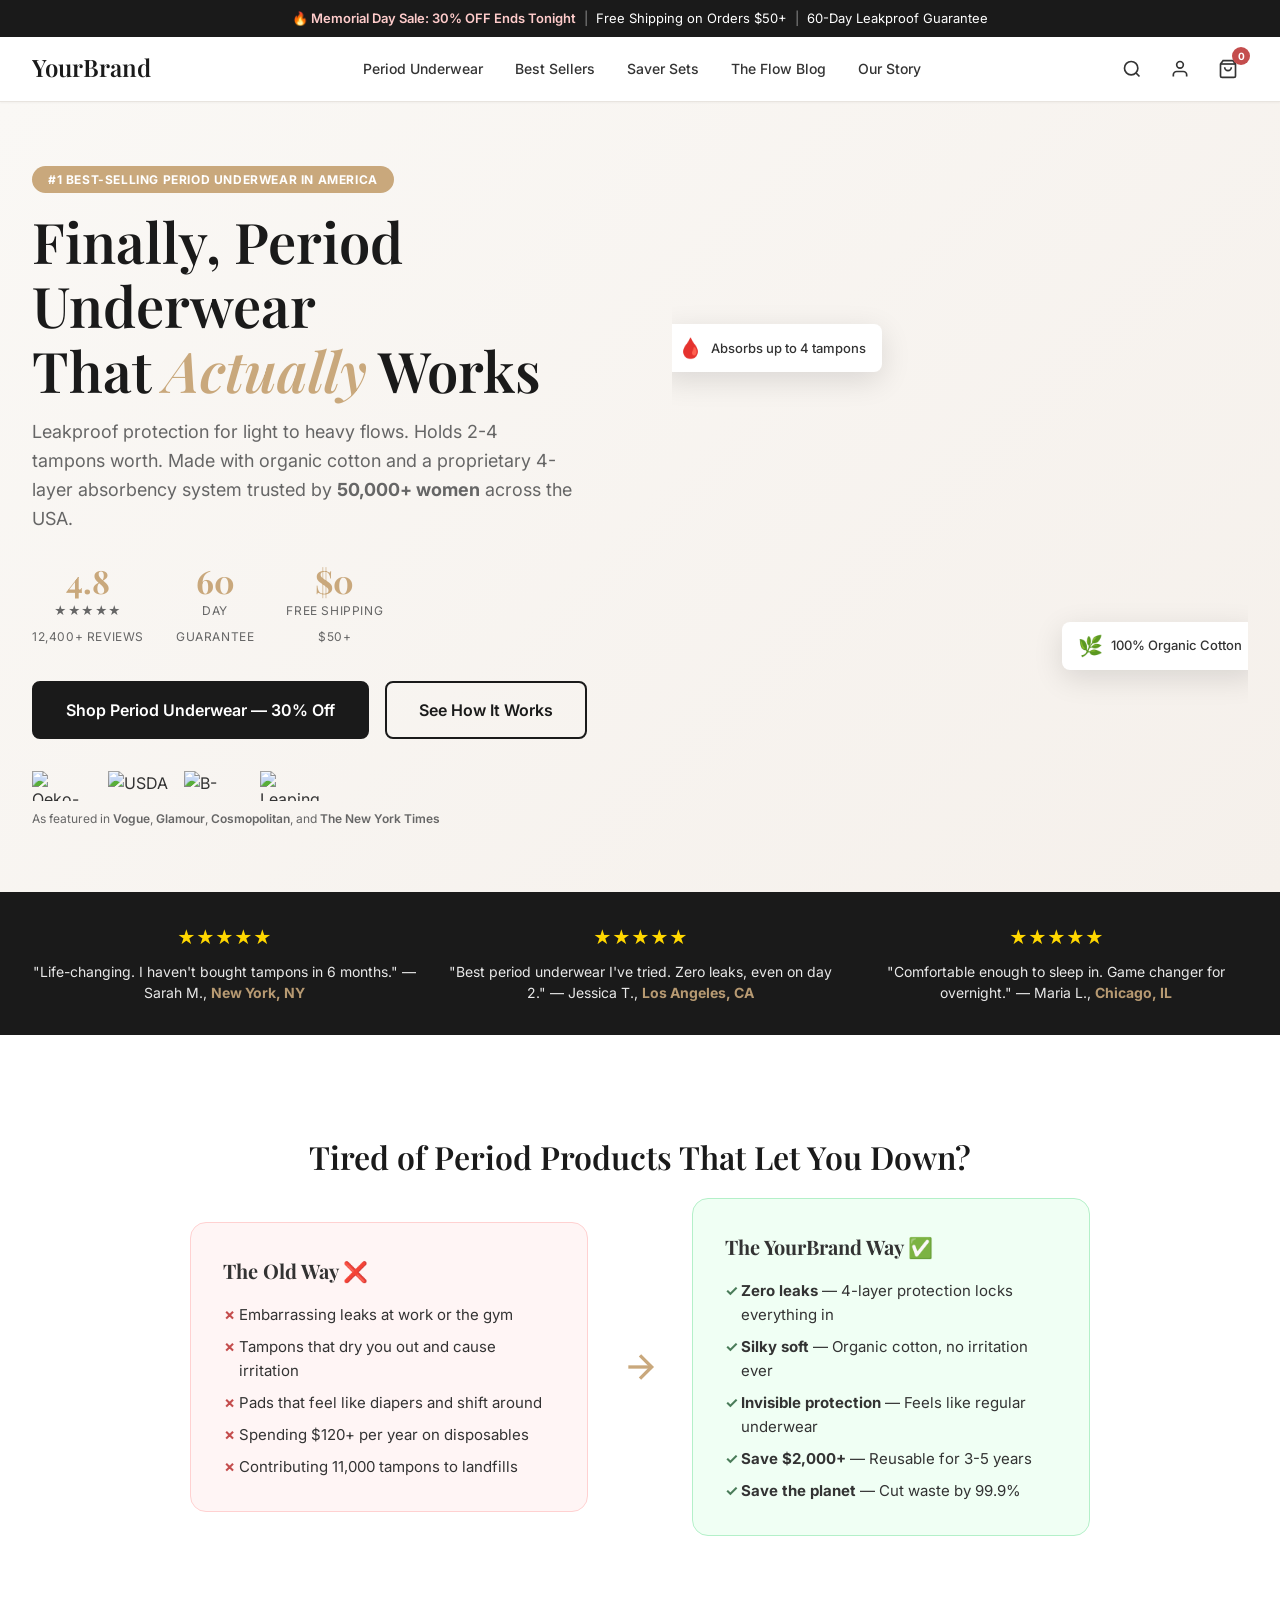
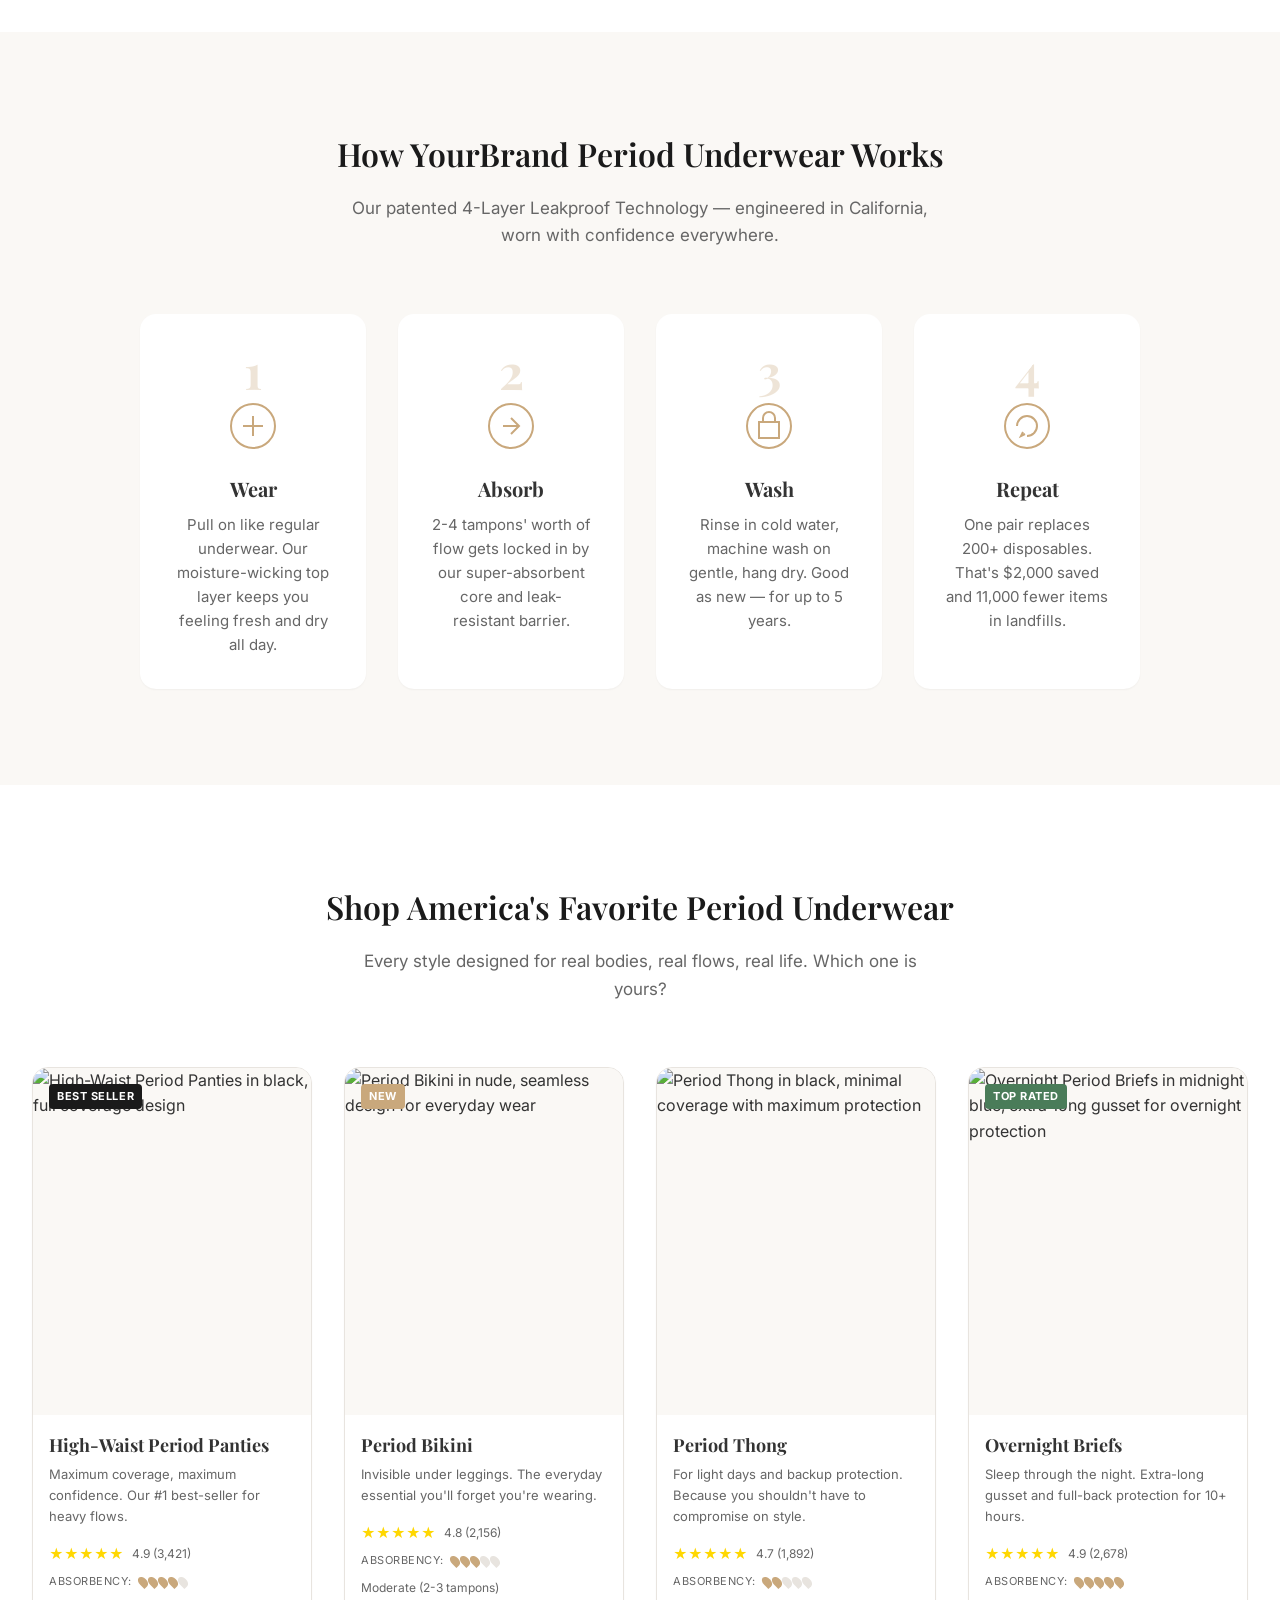
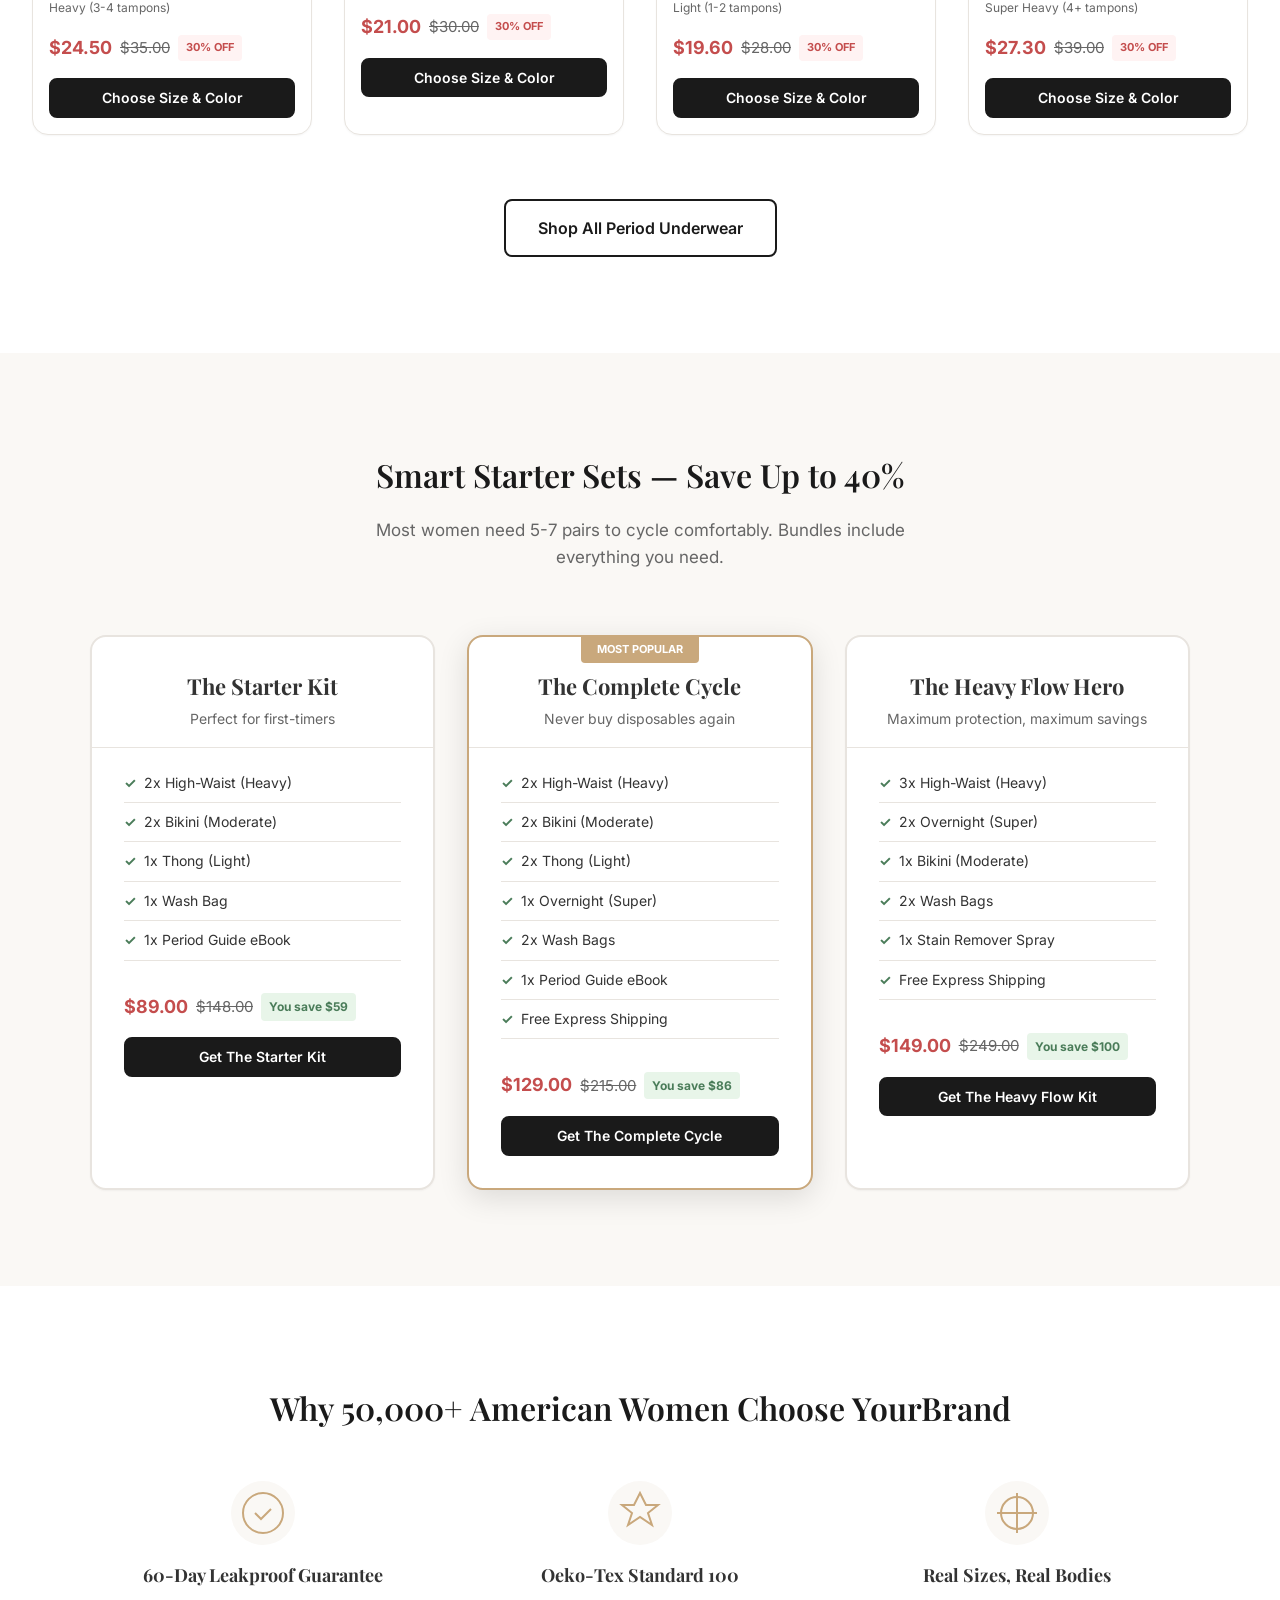
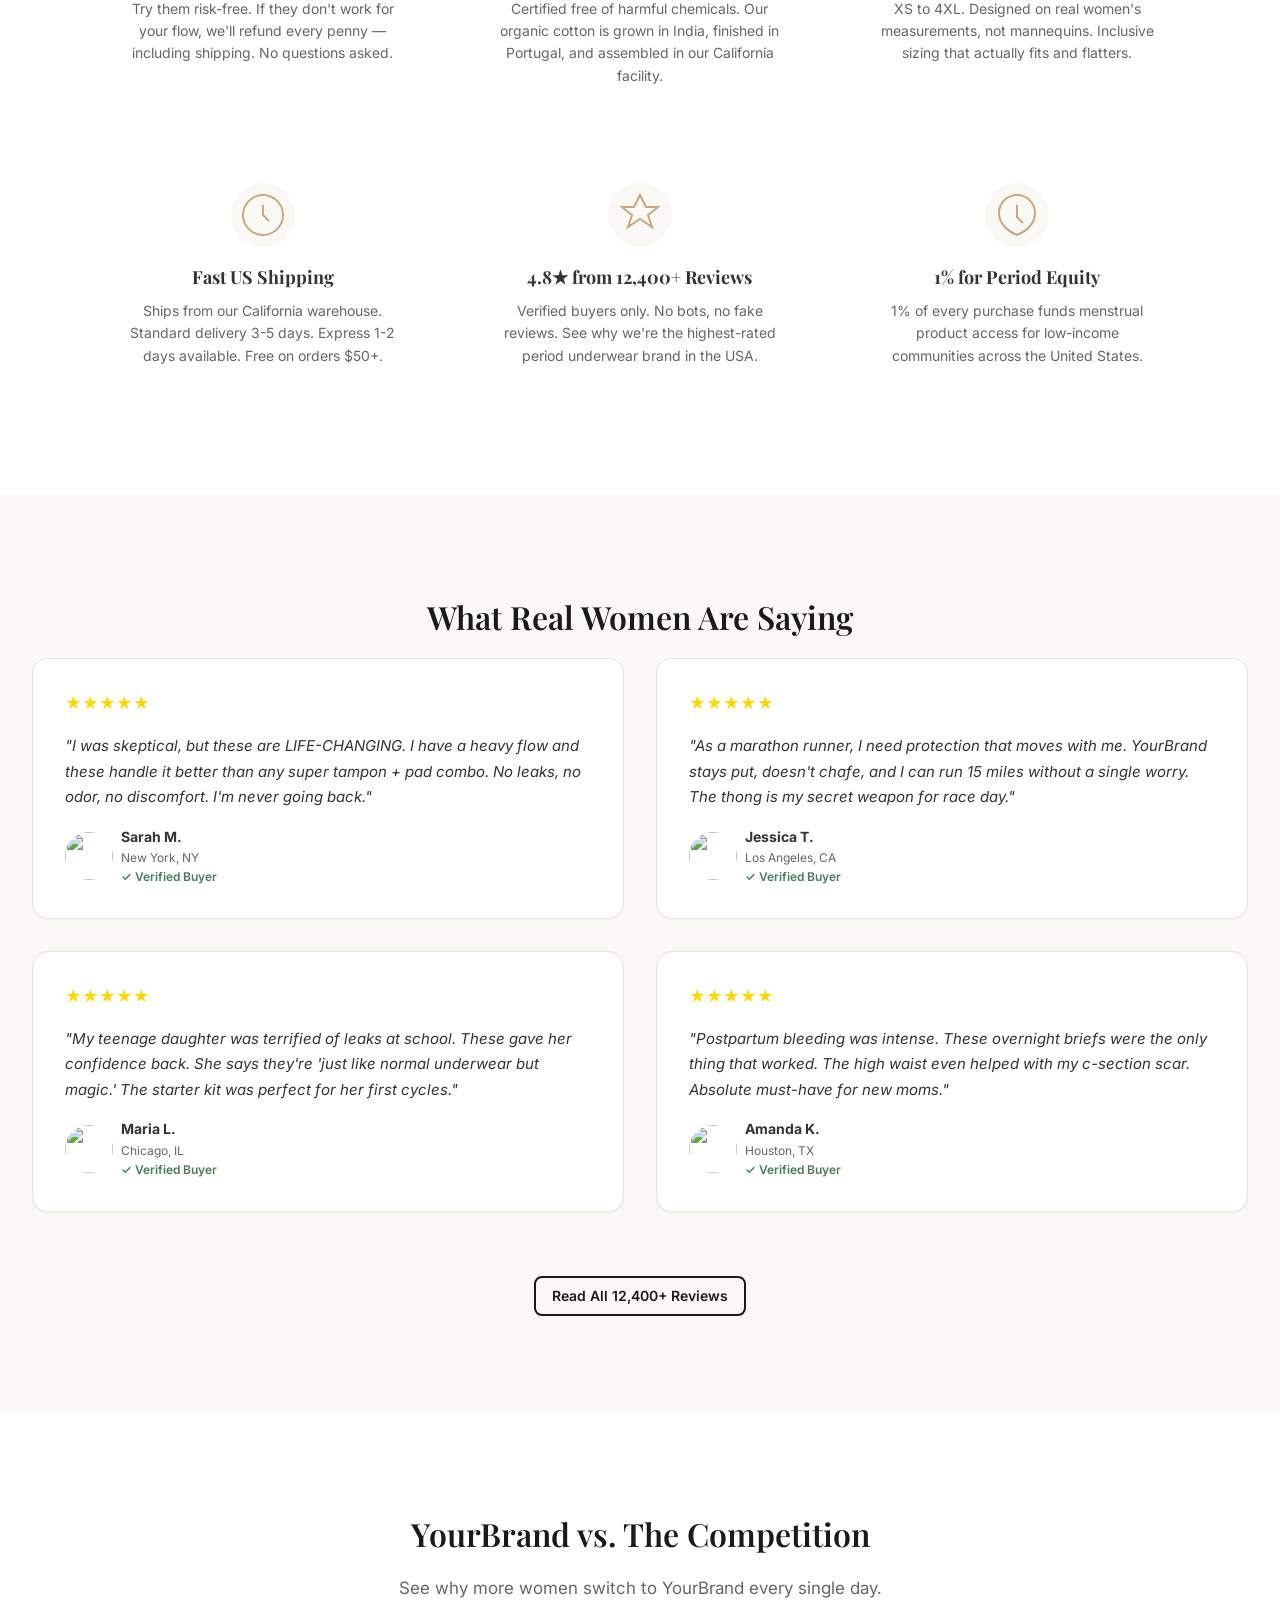
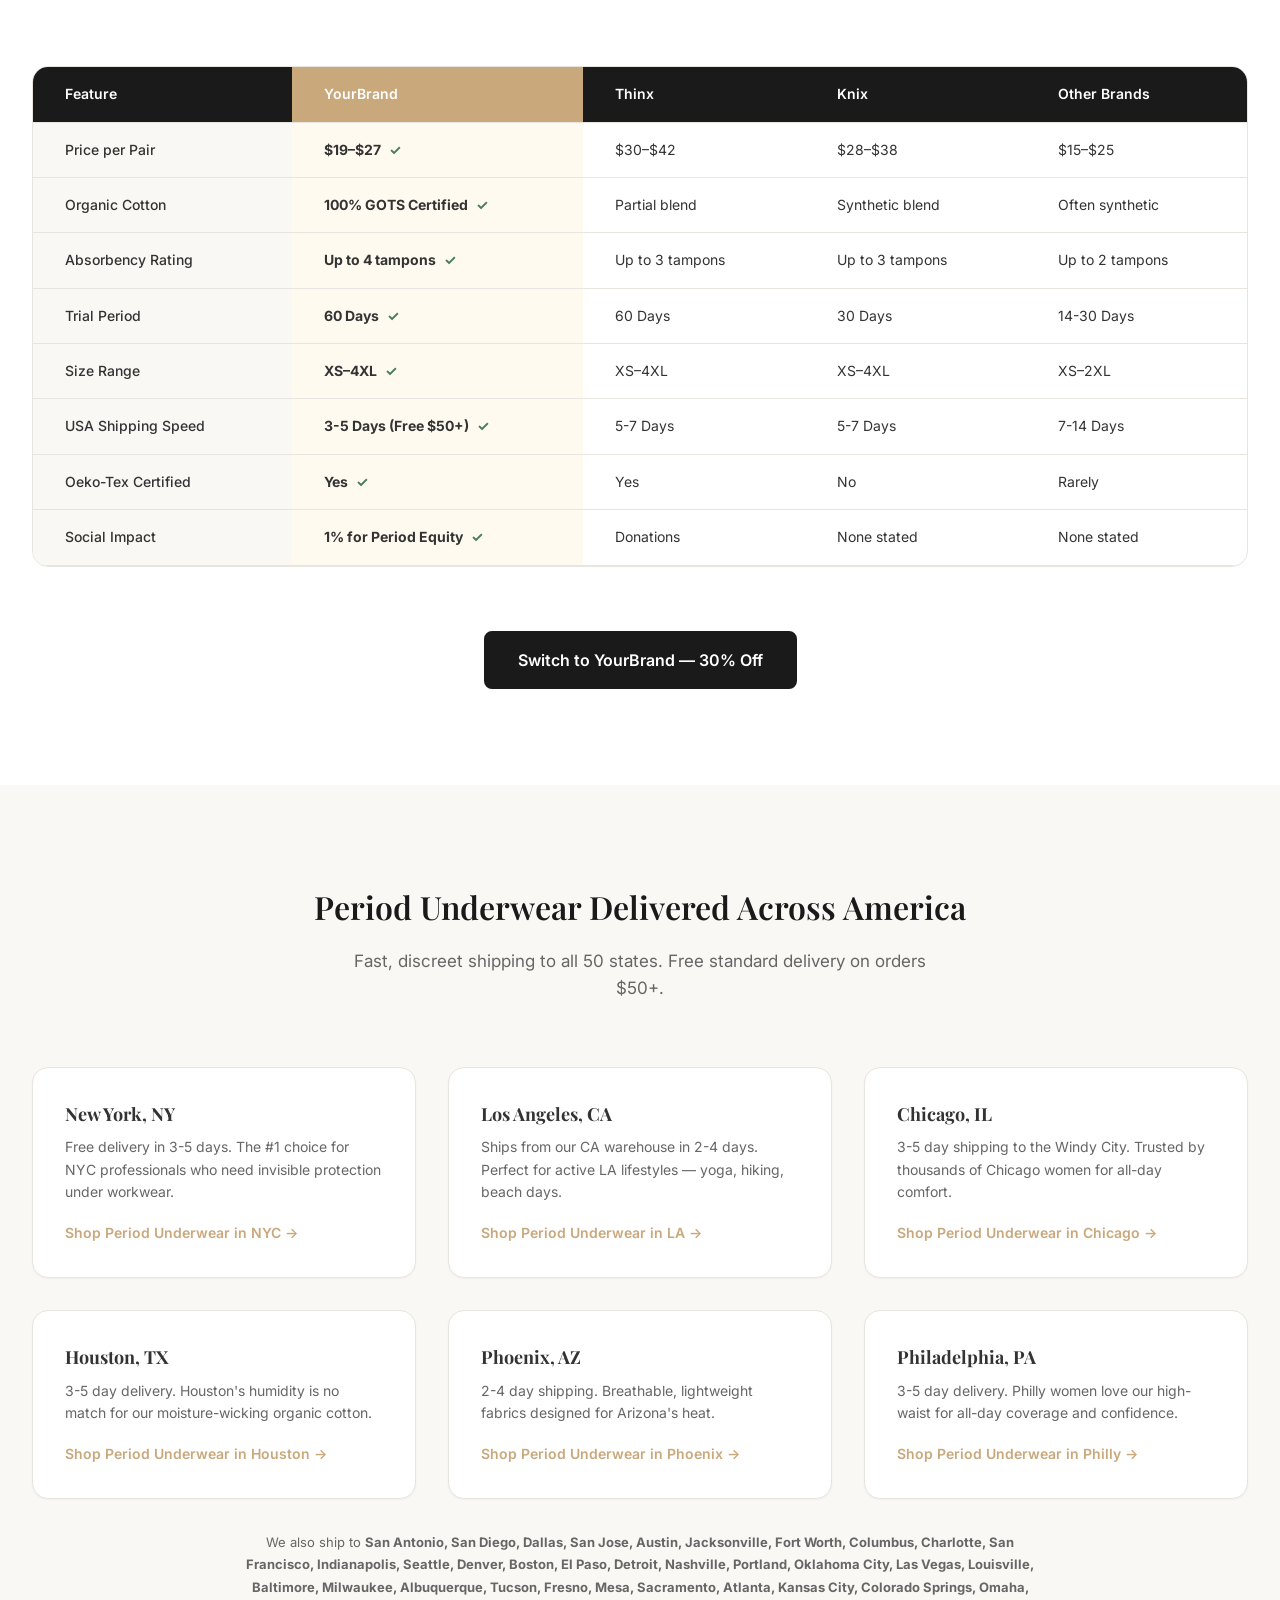
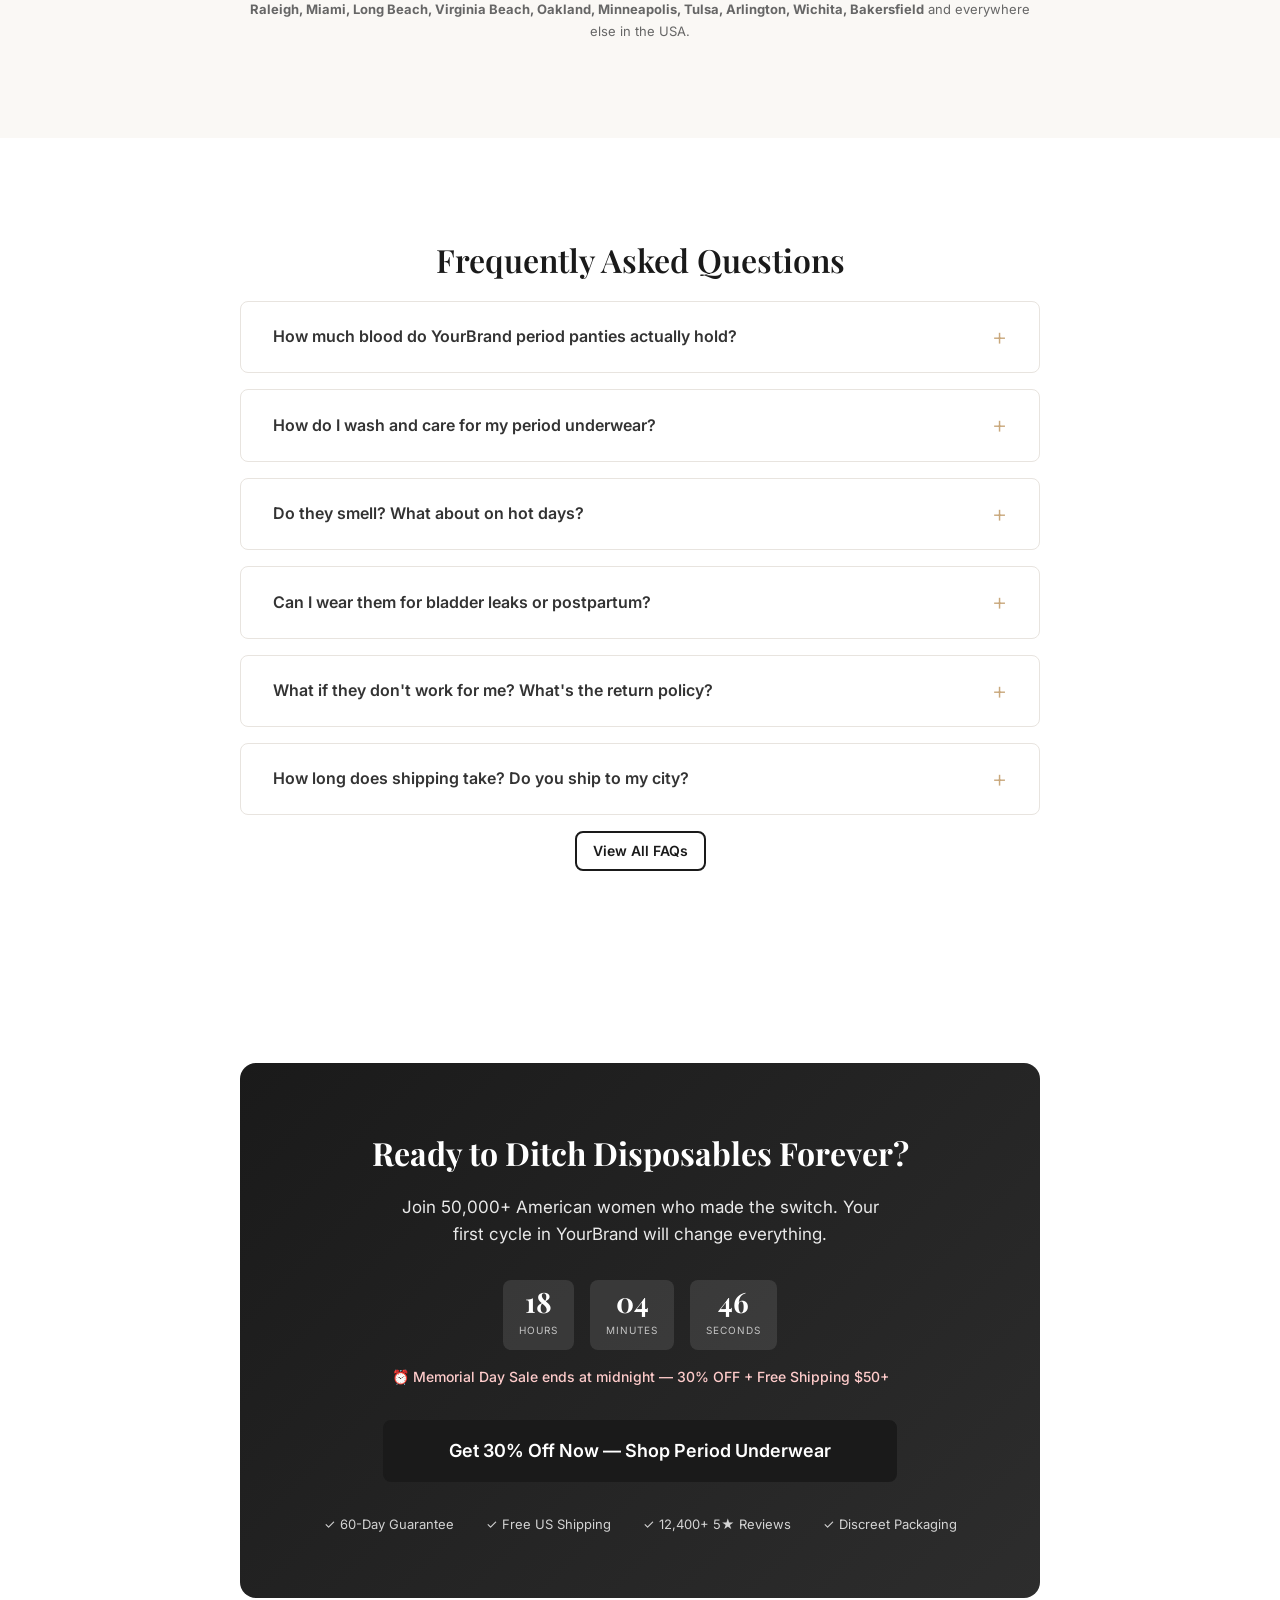
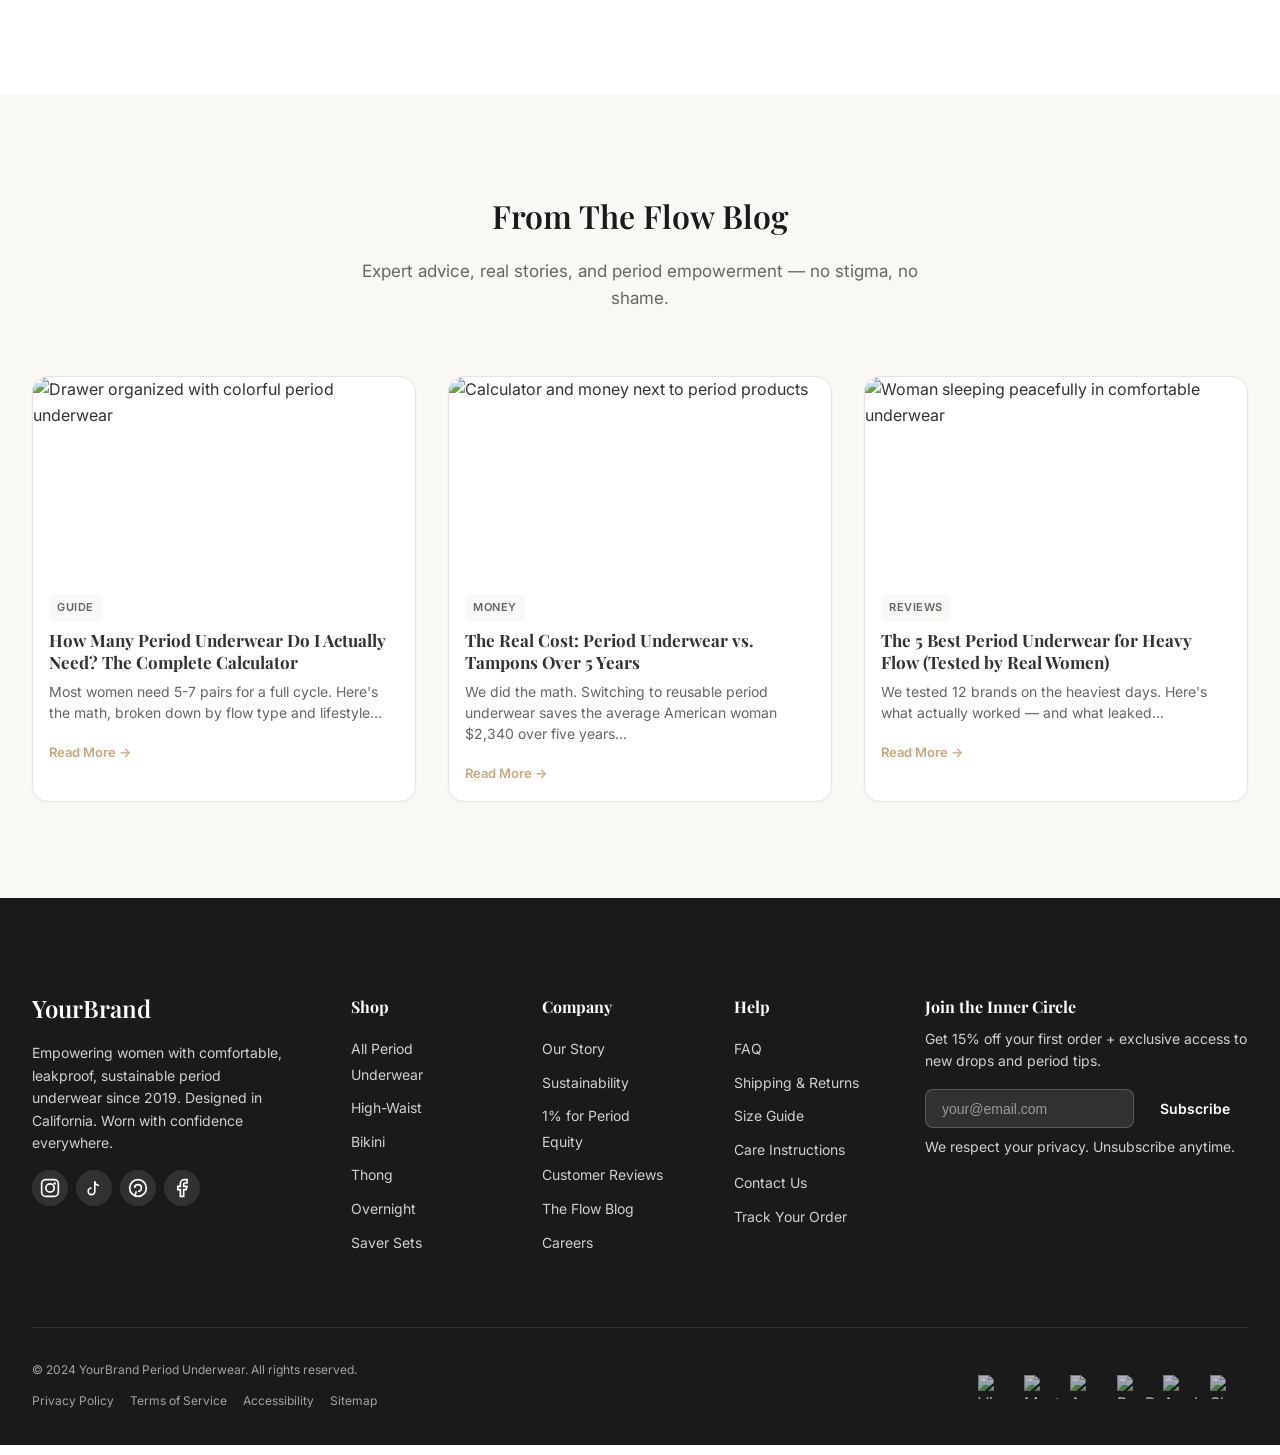
==== index.html @ db0fb0d6 "feat: initial commit — full SEO/GEO e-commerce boutique for US period underwear market" ====
<!DOCTYPE html>
<html lang="en-US">
<head>
    <meta charset="UTF-8">
    <meta name="viewport" content="width=device-width, initial-scale=1.0">
    <meta http-equiv="X-UA-Compatible" content="IE=edge">
    
    <!-- ========== SEO CORE ========== -->
    <title>Period Underwear USA | Leakproof Menstrual Panties That Actually Work — Free Shipping $50+</title>
    <meta name="description" content="The #1 rated period underwear in America. Leakproof, comfortable, and eco-friendly. Holds up to 4 tampons worth. 60-day guarantee. As seen in Vogue & Glamour. Shop now!">
    <meta name="keywords" content="period underwear usa, best period panties, leakproof underwear, menstrual underwear, reusable period products, period panties review, organic cotton period underwear, usa made period underwear">
    <link rel="canonical" href="https://www.yourbrand.com/">
    
    <!-- ========== GEO & LOCAL SEO ========== -->
    <meta name="geo.region" content="US">
    <meta name="geo.placename" content="United States">
    <meta name="geo.position" content="37.0902;-95.7129">
    <meta name="ICBM" content="37.0902, -95.7129">
    
    <!-- ========== OPEN GRAPH ========== -->
    <meta property="og:type" content="website">
    <meta property="og:url" content="https://www.yourbrand.com/">
    <meta property="og:title" content="Period Underwear That Actually Works | Leakproof & Comfortable">
    <meta property="og:description" content="Join 50,000+ women who switched to leakproof period underwear. Holds 2-4 tampons, 60-day guarantee, free US shipping.">
    <meta property="og:image" content="https://www.yourbrand.com/images/og-homepage.jpg">
    <meta property="og:site_name" content="YourBrand Period Underwear">
    <meta property="og:locale" content="en_US">
    
    <!-- ========== TWITTER CARDS ========== -->
    <meta name="twitter:card" content="summary_large_image">
    <meta name="twitter:title" content="The #1 Period Underwear in America | Leakproof Guarantee">
    <meta name="twitter:description" content="Never worry about leaks again. 60-day trial, free returns. 4.8★ from 12,400+ reviews.">
    <meta name="twitter:image" content="https://www.yourbrand.com/images/og-homepage.jpg">
    
    <!-- ========== FAVICON ========== -->
    <link rel="icon" type="image/png" href="/images/favicon.png">
    <link rel="apple-touch-icon" href="/images/apple-touch-icon.png">
    
    <!-- ========== PRECONNECT & PRELOAD ========== -->
    <link rel="preconnect" href="https://fonts.googleapis.com">
    <link rel="preconnect" href="https://fonts.gstatic.com" crossorigin>
    <link rel="dns-prefetch" href="https://fonts.googleapis.com">
    
    <!-- ========== STYLES ========== -->
    <link rel="stylesheet" href="/css/style.css">
    <link href="https://fonts.googleapis.com/css2?family=Playfair+Display:wght@400;500;600;700&family=Inter:wght@300;400;500;600;700&display=swap" rel="stylesheet">
    
    <!-- ========== SCHEMA.ORG JSON-LD ========== -->
    <script type="application/ld+json">
    {
      "@context": "https://schema.org",
      "@graph": [
        {
          "@type": "Organization",
          "name": "YourBrand Period Underwear",
          "url": "https://www.yourbrand.com",
          "logo": "https://www.yourbrand.com/images/logo.png",
          "sameAs": [
            "https://www.facebook.com/yourbrand",
            "https://www.instagram.com/yourbrand",
            "https://www.tiktok.com/@yourbrand",
            "https://www.pinterest.com/yourbrand"
          ],
          "contactPoint": {
            "@type": "ContactPoint",
            "telephone": "+1-800-555-0199",
            "contactType": "customer service",
            "areaServed": "US",
            "availableLanguage": "en"
          }
        },
        {
          "@type": "WebSite",
          "name": "YourBrand Period Underwear USA",
          "url": "https://www.yourbrand.com",
          "potentialAction": {
            "@type": "SearchAction",
            "target": {
              "@type": "EntryPoint",
              "urlTemplate": "https://www.yourbrand.com/search?q={search_term_string}"
            },
            "query-input": "required name=search_term_string"
          }
        },
        {
          "@type": "LocalBusiness",
          "name": "YourBrand Period Underwear",
          "image": "https://www.yourbrand.com/images/storefront.jpg",
          "@id": "https://www.yourbrand.com",
          "url": "https://www.yourbrand.com",
          "telephone": "+1-800-555-0199",
          "priceRange": "$$",
          "address": {
            "@type": "PostalAddress",
            "streetAddress": "350 Fifth Avenue",
            "addressLocality": "New York",
            "addressRegion": "NY",
            "postalCode": "10118",
            "addressCountry": "US"
          },
          "geo": {
            "@type": "GeoCoordinates",
            "latitude": 40.7484,
            "longitude": -73.9857
          },
          "openingHoursSpecification": {
            "@type": "OpeningHoursSpecification",
            "dayOfWeek": ["Monday", "Tuesday", "Wednesday", "Thursday", "Friday"],
            "opens": "09:00",
            "closes": "18:00"
          }
        }
      ]
    }
    </script>
</head>
<body>
    <!-- Skip Link for Accessibility -->
    <a href="#main-content" class="skip-link">Skip to main content</a>
    
    <!-- ========== TOP BAR ========== -->
    <div class="top-bar" role="banner">
        <div class="container">
            <p class="top-bar__text">
                <span class="urgency">🔥 Memorial Day Sale: 30% OFF Ends Tonight</span>
                <span class="separator">|</span>
                <span>Free Shipping on Orders $50+</span>
                <span class="separator">|</span>
                <span>60-Day Leakproof Guarantee</span>
            </p>
        </div>
    </div>
    
    <!-- ========== HEADER ========== -->
    <header class="site-header" role="banner">
        <div class="container header__inner">
            <a href="/" class="logo" aria-label="YourBrand Period Underwear Home">
                <svg width="140" height="32" viewBox="0 0 140 32" aria-hidden="true">
                    <text x="0" y="24" font-family="Playfair Display, serif" font-size="24" font-weight="600" fill="#1a1a1a">YourBrand</text>
                </svg>
            </a>
            
            <nav class="main-nav" role="navigation" aria-label="Main navigation">
                <ul class="nav__list">
                    <li class="nav__item has-dropdown">
                        <a href="/collections/period-underwear.html" class="nav__link">Period Underwear</a>
                        <div class="dropdown">
                            <ul class="dropdown__list">
                                <li><a href="/products/high-waist-period-panties.html">High-Waist</a></li>
                                <li><a href="/products/period-bikini.html">Bikini</a></li>
                                <li><a href="/products/period-thong.html">Thong</a></li>
                                <li><a href="/products/period-boyshorts.html">Boyshorts</a></li>
                                <li><a href="/products/period-overnight.html">Overnight</a></li>
                                <li><a href="/collections/period-underwear.html">Shop All</a></li>
                            </ul>
                        </div>
                    </li>
                    <li class="nav__item"><a href="/collections/period-underwear.html?filter=best-sellers" class="nav__link">Best Sellers</a></li>
                    <li class="nav__item"><a href="/collections/period-underwear.html?filter=sets" class="nav__link">Saver Sets</a></li>
                    <li class="nav__item"><a href="/blog/" class="nav__link">The Flow Blog</a></li>
                    <li class="nav__item"><a href="/about.html" class="nav__link">Our Story</a></li>
                </ul>
            </nav>
            
            <div class="header__actions">
                <button class="btn-icon" aria-label="Search products">
                    <svg width="20" height="20" viewBox="0 0 24 24" fill="none" stroke="currentColor" stroke-width="2"><circle cx="11" cy="11" r="8"/><path d="m21 21-4.3-4.3"/></svg>
                </button>
                <a href="/account" class="btn-icon" aria-label="My account">
                    <svg width="20" height="20" viewBox="0 0 24 24" fill="none" stroke="currentColor" stroke-width="2"><path d="M20 21v-2a4 4 0 0 0-4-4H8a4 4 0 0 0-4 4v2"/><circle cx="12" cy="7" r="4"/></svg>
                </a>
                <a href="/cart" class="btn-icon cart-btn" aria-label="Shopping cart">
                    <svg width="20" height="20" viewBox="0 0 24 24" fill="none" stroke="currentColor" stroke-width="2"><path d="M6 2 3 6v14a2 2 0 0 0 2 2h14a2 2 0 0 0 2-2V6l-3-4Z"/><path d="M3 6h18"/><path d="M16 10a4 4 0 0 1-8 0"/></svg>
                    <span class="cart-count" aria-label="Items in cart">0</span>
                </a>
                <button class="mobile-menu-btn" aria-label="Open menu" aria-expanded="false">
                    <span></span><span></span><span></span>
                </button>
            </div>
        </div>
    </header>
    
    <!-- ========== MAIN CONTENT ========== -->
    <main id="main-content">
        
        <!-- ===== HERO SECTION ===== -->
        <section class="hero" aria-labelledby="hero-heading">
            <div class="container hero__grid">
                <div class="hero__content">
                    <div class="hero__badge">
                        <span class="badge">#1 Best-Selling Period Underwear in America</span>
                    </div>
                    <h1 id="hero-heading" class="hero__title">
                        Finally, Period Underwear<br>That <em>Actually</em> Works
                    </h1>
                    <p class="hero__subtitle">
                        Leakproof protection for light to heavy flows. Holds 2-4 tampons worth. 
                        Made with organic cotton and a proprietary 4-layer absorbency system 
                        trusted by <strong>50,000+ women</strong> across the USA.
                    </p>
                    <div class="hero__stats">
                        <div class="stat">
                            <span class="stat__number">4.8</span>
                            <span class="stat__label">★★★★★<br>12,400+ Reviews</span>
                        </div>
                        <div class="stat">
                            <span class="stat__number">60</span>
                            <span class="stat__label">Day<br>Guarantee</span>
                        </div>
                        <div class="stat">
                            <span class="stat__number">$0</span>
                            <span class="stat__label">Free Shipping<br>$50+</span>
                        </div>
                    </div>
                    <div class="hero__ctas">
                        <a href="/collections/period-underwear.html" class="btn btn--primary btn--large">Shop Period Underwear — 30% Off</a>
                        <a href="#how-it-works" class="btn btn--outline btn--large">See How It Works</a>
                    </div>
                    <div class="hero__trust">
                        <div class="trust-badges">
                            <img src="/images/badges/oeko-tex.svg" alt="Oeko-Tex Standard 100 Certified" width="60" height="30" loading="lazy">
                            <img src="/images/badges/usda-organic.svg" alt="USDA Organic Cotton" width="60" height="30" loading="lazy">
                            <img src="/images/badges/b-corp.svg" alt="B-Corp Certified" width="60" height="30" loading="lazy">
                            <img src="/images/badges/cruelty-free.svg" alt="Leaping Bunny Cruelty-Free" width="60" height="30" loading="lazy">
                        </div>
                        <p class="trust-text">As featured in <em>Vogue</em>, <em>Glamour</em>, <em>Cosmopolitan</em>, and <em>The New York Times</em></p>
                    </div>
                </div>
                <div class="hero__image">
                    <picture>
                        <source srcset="/images/hero-mobile.webp" media="(max-width: 768px)">
                        <img src="/images/hero-desktop.webp" alt="Woman wearing comfortable beige period underwear, feeling confident and free during her period" width="600" height="700" loading="eager" fetchpriority="high">
                    </picture>
                    <div class="floating-card floating-card--1">
                        <span class="floating-card__icon">🩸</span>
                        <span class="floating-card__text">Absorbs up to 4 tampons</span>
                    </div>
                    <div class="floating-card floating-card--2">
                        <span class="floating-card__icon">🌿</span>
                        <span class="floating-card__text">100% Organic Cotton</span>
                    </div>
                </div>
            </div>
        </section>
        
        <!-- ===== SOCIAL PROOF BAR ===== -->
        <section class="social-proof-bar" aria-label="Customer testimonials summary">
            <div class="container">
                <div class="proof-grid">
                    <div class="proof-item">
                        <div class="stars" aria-label="5 star rating">★★★★★</div>
                        <p>"Life-changing. I haven't bought tampons in 6 months." — Sarah M., <strong>New York, NY</strong></p>
                    </div>
                    <div class="proof-item">
                        <div class="stars" aria-label="5 star rating">★★★★★</div>
                        <p>"Best period underwear I've tried. Zero leaks, even on day 2." — Jessica T., <strong>Los Angeles, CA</strong></p>
                    </div>
                    <div class="proof-item">
                        <div class="stars" aria-label="5 star rating">★★★★★</div>
                        <p>"Comfortable enough to sleep in. Game changer for overnight." — Maria L., <strong>Chicago, IL</strong></p>
                    </div>
                </div>
            </div>
        </section>
        
        <!-- ===== PROBLEM / SOLUTION ===== -->
        <section class="problem-solution" aria-labelledby="problem-heading">
            <div class="container">
                <h2 id="problem-heading" class="section-title">Tired of Period Products That Let You Down?</h2>
                <div class="comparison">
                    <div class="comparison__before">
                        <h3>The Old Way ❌</h3>
                        <ul>
                            <li>Embarrassing leaks at work or the gym</li>
                            <li>Tampons that dry you out and cause irritation</li>
                            <li>Pads that feel like diapers and shift around</li>
                            <li>Spending $120+ per year on disposables</li>
                            <li>Contributing 11,000 tampons to landfills</li>
                        </ul>
                    </div>
                    <div class="comparison__arrow">
                        <svg width="40" height="40" viewBox="0 0 24 24" fill="none" stroke="currentColor" stroke-width="2"><path d="M5 12h14"/><path d="m12 5 7 7-7 7"/></svg>
                    </div>
                    <div class="comparison__after">
                        <h3>The YourBrand Way ✅</h3>
                        <ul>
                            <li><strong>Zero leaks</strong> — 4-layer protection locks everything in</li>
                            <li><strong>Silky soft</strong> — Organic cotton, no irritation ever</li>
                            <li><strong>Invisible protection</strong> — Feels like regular underwear</li>
                            <li><strong>Save $2,000+</strong> — Reusable for 3-5 years</li>
                            <li><strong>Save the planet</strong> — Cut waste by 99.9%</li>
                        </ul>
                    </div>
                </div>
            </div>
        </section>
        
        <!-- ===== HOW IT WORKS ===== -->
        <section id="how-it-works" class="how-it-works" aria-labelledby="hiw-heading">
            <div class="container">
                <h2 id="hiw-heading" class="section-title">How YourBrand Period Underwear Works</h2>
                <p class="section-subtitle">Our patented 4-Layer Leakproof Technology — engineered in California, worn with confidence everywhere.</p>
                <div class="steps">
                    <article class="step">
                        <div class="step__number">1</div>
                        <div class="step__icon">
                            <svg width="48" height="48" viewBox="0 0 48 48" fill="none"><circle cx="24" cy="24" r="22" stroke="#c9a87c" stroke-width="2"/><path d="M24 14v20M14 24h20" stroke="#c9a87c" stroke-width="2"/></svg>
                        </div>
                        <h3>Wear</h3>
                        <p>Pull on like regular underwear. Our moisture-wicking top layer keeps you feeling fresh and dry all day.</p>
                    </article>
                    <article class="step">
                        <div class="step__number">2</div>
                        <div class="step__icon">
                            <svg width="48" height="48" viewBox="0 0 48 48" fill="none"><circle cx="24" cy="24" r="22" stroke="#c9a87c" stroke-width="2"/><path d="M16 24h16M24 16l8 8-8 8" stroke="#c9a87c" stroke-width="2"/></svg>
                        </div>
                        <h3>Absorb</h3>
                        <p>2-4 tampons' worth of flow gets locked in by our super-absorbent core and leak-resistant barrier.</p>
                    </article>
                    <article class="step">
                        <div class="step__number">3</div>
                        <div class="step__icon">
                            <svg width="48" height="48" viewBox="0 0 48 48" fill="none"><circle cx="24" cy="24" r="22" stroke="#c9a87c" stroke-width="2"/><path d="M14 20h20v16H14z" stroke="#c9a87c" stroke-width="2"/><path d="M18 20v-4a6 6 0 0 1 12 0v4" stroke="#c9a87c" stroke-width="2"/></svg>
                        </div>
                        <h3>Wash</h3>
                        <p>Rinse in cold water, machine wash on gentle, hang dry. Good as new — for up to 5 years.</p>
                    </article>
                    <article class="step">
                        <div class="step__number">4</div>
                        <div class="step__icon">
                            <svg width="48" height="48" viewBox="0 0 48 48" fill="none"><circle cx="24" cy="24" r="22" stroke="#c9a87c" stroke-width="2"/><path d="M14 24c0-5.5 4.5-10 10-10s10 4.5 10 10-4.5 10-10 10" stroke="#c9a87c" stroke-width="2"/><path d="m20 30-2 4 4-2" stroke="#c9a87c" stroke-width="2"/></svg>
                        </div>
                        <h3>Repeat</h3>
                        <p>One pair replaces 200+ disposables. That's $2,000 saved and 11,000 fewer items in landfills.</p>
                    </article>
                </div>
            </div>
        </section>
        
        <!-- ===== FEATURED PRODUCTS ===== -->
        <section class="featured-products" aria-labelledby="featured-heading">
            <div class="container">
                <h2 id="featured-heading" class="section-title">Shop America's Favorite Period Underwear</h2>
                <p class="section-subtitle">Every style designed for real bodies, real flows, real life. Which one is yours?</p>
                
                <div class="product-grid">
                    <article class="product-card" itemscope itemtype="https://schema.org/Product">
                        <link itemprop="url" href="https://www.yourbrand.com/products/high-waist-period-panties.html">
                        <div class="product-card__badge">Best Seller</div>
                        <a href="/products/high-waist-period-panties.html" class="product-card__image">
                            <img src="/images/products/high-waist-black.webp" alt="High-Waist Period Panties in black, full coverage design" width="300" height="375" loading="lazy" itemprop="image">
                        </a>
                        <div class="product-card__info">
                            <h3 itemprop="name"><a href="/products/high-waist-period-panties.html">High-Waist Period Panties</a></h3>
                            <p class="product-card__desc" itemprop="description">Maximum coverage, maximum confidence. Our #1 best-seller for heavy flows.</p>
                            <div class="product-card__meta">
                                <div class="product-card__rating" itemprop="aggregateRating" itemscope itemtype="https://schema.org/AggregateRating">
                                    <span class="stars" aria-label="4.9 out of 5 stars">★★★★★</span>
                                    <span class="rating-count"><span itemprop="ratingValue">4.9</span> (<span itemprop="reviewCount">3,421</span>)</span>
                                </div>
                                <div class="product-card__absorbency">
                                    <span class="absorbency-label">Absorbency:</span>
                                    <span class="absorbency-dots" aria-label="4 out of 5 drops, heavy flow">
                                        <span class="drop drop--full"></span>
                                        <span class="drop drop--full"></span>
                                        <span class="drop drop--full"></span>
                                        <span class="drop drop--full"></span>
                                        <span class="drop"></span>
                                    </span>
                                    <span class="absorbency-text">Heavy (3-4 tampons)</span>
                                </div>
                            </div>
                            <div class="product-card__price" itemprop="offers" itemscope itemtype="https://schema.org/Offer">
                                <meta itemprop="priceCurrency" content="USD">
                                <meta itemprop="availability" content="https://schema.org/InStock">
                                <span class="price price--sale" itemprop="price">$24.50</span>
                                <span class="price price--original">$35.00</span>
                                <span class="price__badge">30% OFF</span>
                            </div>
                            <a href="/products/high-waist-period-panties.html" class="btn btn--primary btn--full">Choose Size & Color</a>
                        </div>
                    </article>
                    
                    <article class="product-card" itemscope itemtype="https://schema.org/Product">
                        <link itemprop="url" href="https://www.yourbrand.com/products/period-bikini.html">
                        <div class="product-card__badge product-card__badge--new">New</div>
                        <a href="/products/period-bikini.html" class="product-card__image">
                            <img src="/images/products/bikini-nude.webp" alt="Period Bikini in nude, seamless design for everyday wear" width="300" height="375" loading="lazy" itemprop="image">
                        </a>
                        <div class="product-card__info">
                            <h3 itemprop="name"><a href="/products/period-bikini.html">Period Bikini</a></h3>
                            <p class="product-card__desc" itemprop="description">Invisible under leggings. The everyday essential you'll forget you're wearing.</p>
                            <div class="product-card__meta">
                                <div class="product-card__rating" itemprop="aggregateRating" itemscope itemtype="https://schema.org/AggregateRating">
                                    <span class="stars" aria-label="4.8 out of 5 stars">★★★★★</span>
                                    <span class="rating-count"><span itemprop="ratingValue">4.8</span> (<span itemprop="reviewCount">2,156</span>)</span>
                                </div>
                                <div class="product-card__absorbency">
                                    <span class="absorbency-label">Absorbency:</span>
                                    <span class="absorbency-dots" aria-label="3 out of 5 drops, moderate flow">
                                        <span class="drop drop--full"></span>
                                        <span class="drop drop--full"></span>
                                        <span class="drop drop--full"></span>
                                        <span class="drop"></span>
                                        <span class="drop"></span>
                                    </span>
                                    <span class="absorbency-text">Moderate (2-3 tampons)</span>
                                </div>
                            </div>
                            <div class="product-card__price" itemprop="offers" itemscope itemtype="https://schema.org/Offer">
                                <meta itemprop="priceCurrency" content="USD">
                                <meta itemprop="availability" content="https://schema.org/InStock">
                                <span class="price price--sale" itemprop="price">$21.00</span>
                                <span class="price price--original">$30.00</span>
                                <span class="price__badge">30% OFF</span>
                            </div>
                            <a href="/products/period-bikini.html" class="btn btn--primary btn--full">Choose Size & Color</a>
                        </div>
                    </article>
                    
                    <article class="product-card" itemscope itemtype="https://schema.org/Product">
                        <link itemprop="url" href="https://www.yourbrand.com/products/period-thong.html">
                        <a href="/products/period-thong.html" class="product-card__image">
                            <img src="/images/products/thong-black.webp" alt="Period Thong in black, minimal coverage with maximum protection" width="300" height="375" loading="lazy" itemprop="image">
                        </a>
                        <div class="product-card__info">
                            <h3 itemprop="name"><a href="/products/period-thong.html">Period Thong</a></h3>
                            <p class="product-card__desc" itemprop="description">For light days and backup protection. Because you shouldn't have to compromise on style.</p>
                            <div class="product-card__meta">
                                <div class="product-card__rating" itemprop="aggregateRating" itemscope itemtype="https://schema.org/AggregateRating">
                                    <span class="stars" aria-label="4.7 out of 5 stars">★★★★★</span>
                                    <span class="rating-count"><span itemprop="ratingValue">4.7</span> (<span itemprop="reviewCount">1,892</span>)</span>
                                </div>
                                <div class="product-card__absorbency">
                                    <span class="absorbency-label">Absorbency:</span>
                                    <span class="absorbency-dots" aria-label="2 out of 5 drops, light flow">
                                        <span class="drop drop--full"></span>
                                        <span class="drop drop--full"></span>
                                        <span class="drop"></span>
                                        <span class="drop"></span>
                                        <span class="drop"></span>
                                    </span>
                                    <span class="absorbency-text">Light (1-2 tampons)</span>
                                </div>
                            </div>
                            <div class="product-card__price" itemprop="offers" itemscope itemtype="https://schema.org/Offer">
                                <meta itemprop="priceCurrency" content="USD">
                                <meta itemprop="availability" content="https://schema.org/InStock">
                                <span class="price price--sale" itemprop="price">$19.60</span>
                                <span class="price price--original">$28.00</span>
                                <span class="price__badge">30% OFF</span>
                            </div>
                            <a href="/products/period-thong.html" class="btn btn--primary btn--full">Choose Size & Color</a>
                        </div>
                    </article>
                    
                    <article class="product-card" itemscope itemtype="https://schema.org/Product">
                        <link itemprop="url" href="https://www.yourbrand.com/products/period-overnight.html">
                        <div class="product-card__badge product-card__badge--bestseller">Top Rated</div>
                        <a href="/products/period-overnight.html" class="product-card__image">
                            <img src="/images/products/overnight-midnight.webp" alt="Overnight Period Briefs in midnight blue, extra-long gusset for overnight protection" width="300" height="375" loading="lazy" itemprop="image">
                        </a>
                        <div class="product-card__info">
                            <h3 itemprop="name"><a href="/products/period-overnight.html">Overnight Briefs</a></h3>
                            <p class="product-card__desc" itemprop="description">Sleep through the night. Extra-long gusset and full-back protection for 10+ hours.</p>
                            <div class="product-card__meta">
                                <div class="product-card__rating" itemprop="aggregateRating" itemscope itemtype="https://schema.org/AggregateRating">
                                    <span class="stars" aria-label="4.9 out of 5 stars">★★★★★</span>
                                    <span class="rating-count"><span itemprop="ratingValue">4.9</span> (<span itemprop="reviewCount">2,678</span>)</span>
                                </div>
                                <div class="product-card__absorbency">
                                    <span class="absorbency-label">Absorbency:</span>
                                    <span class="absorbency-dots" aria-label="5 out of 5 drops, super heavy flow">
                                        <span class="drop drop--full"></span>
                                        <span class="drop drop--full"></span>
                                        <span class="drop drop--full"></span>
                                        <span class="drop drop--full"></span>
                                        <span class="drop drop--full"></span>
                                    </span>
                                    <span class="absorbency-text">Super Heavy (4+ tampons)</span>
                                </div>
                            </div>
                            <div class="product-card__price" itemprop="offers" itemscope itemtype="https://schema.org/Offer">
                                <meta itemprop="priceCurrency" content="USD">
                                <meta itemprop="availability" content="https://schema.org/InStock">
                                <span class="price price--sale" itemprop="price">$27.30</span>
                                <span class="price price--original">$39.00</span>
                                <span class="price__badge">30% OFF</span>
                            </div>
                            <a href="/products/period-overnight.html" class="btn btn--primary btn--full">Choose Size & Color</a>
                        </div>
                    </article>
                </div>
                
                <div class="center-cta">
                    <a href="/collections/period-underwear.html" class="btn btn--outline btn--large">Shop All Period Underwear</a>
                </div>
            </div>
        </section>
        
        <!-- ===== SAVER SETS / BUNDLES ===== -->
        <section class="bundles" aria-labelledby="bundles-heading">
            <div class="container">
                <h2 id="bundles-heading" class="section-title">Smart Starter Sets — Save Up to 40%</h2>
                <p class="section-subtitle">Most women need 5-7 pairs to cycle comfortably. Bundles include everything you need.</p>
                <div class="bundle-grid">
                    <article class="bundle-card">
                        <div class="bundle-card__header">
                            <h3>The Starter Kit</h3>
                            <p class="bundle-card__subtitle">Perfect for first-timers</p>
                        </div>
                        <div class="bundle-card__content">
                            <ul class="bundle-card__list">
                                <li>2x High-Waist (Heavy)</li>
                                <li>2x Bikini (Moderate)</li>
                                <li>1x Thong (Light)</li>
                                <li>1x Wash Bag</li>
                                <li>1x Period Guide eBook</li>
                            </ul>
                            <div class="bundle-card__pricing">
                                <span class="price price--sale">$89.00</span>
                                <span class="price price--original">$148.00</span>
                                <span class="savings">You save $59</span>
                            </div>
                            <a href="/collections/period-underwear.html?bundle=starter" class="btn btn--primary btn--full">Get The Starter Kit</a>
                        </div>
                    </article>
                    <article class="bundle-card bundle-card--featured">
                        <div class="bundle-card__badge">Most Popular</div>
                        <div class="bundle-card__header">
                            <h3>The Complete Cycle</h3>
                            <p class="bundle-card__subtitle">Never buy disposables again</p>
                        </div>
                        <div class="bundle-card__content">
                            <ul class="bundle-card__list">
                                <li>2x High-Waist (Heavy)</li>
                                <li>2x Bikini (Moderate)</li>
                                <li>2x Thong (Light)</li>
                                <li>1x Overnight (Super)</li>
                                <li>2x Wash Bags</li>
                                <li>1x Period Guide eBook</li>
                                <li>Free Express Shipping</li>
                            </ul>
                            <div class="bundle-card__pricing">
                                <span class="price price--sale">$129.00</span>
                                <span class="price price--original">$215.00</span>
                                <span class="savings">You save $86</span>
                            </div>
                            <a href="/collections/period-underwear.html?bundle=complete" class="btn btn--primary btn--full">Get The Complete Cycle</a>
                        </div>
                    </article>
                    <article class="bundle-card">
                        <div class="bundle-card__header">
                            <h3>The Heavy Flow Hero</h3>
                            <p class="bundle-card__subtitle">Maximum protection, maximum savings</p>
                        </div>
                        <div class="bundle-card__content">
                            <ul class="bundle-card__list">
                                <li>3x High-Waist (Heavy)</li>
                                <li>2x Overnight (Super)</li>
                                <li>1x Bikini (Moderate)</li>
                                <li>2x Wash Bags</li>
                                <li>1x Stain Remover Spray</li>
                                <li>Free Express Shipping</li>
                            </ul>
                            <div class="bundle-card__pricing">
                                <span class="price price--sale">$149.00</span>
                                <span class="price price--original">$249.00</span>
                                <span class="savings">You save $100</span>
                            </div>
                            <a href="/collections/period-underwear.html?bundle=heavy" class="btn btn--primary btn--full">Get The Heavy Flow Kit</a>
                        </div>
                    </article>
                </div>
            </div>
        </section>
        
        <!-- ===== WHY YOURBRAND ===== -->
        <section class="why-us" aria-labelledby="why-heading">
            <div class="container">
                <h2 id="why-heading" class="section-title">Why 50,000+ American Women Choose YourBrand</h2>
                <div class="features">
                    <article class="feature">
                        <div class="feature__icon">
                            <svg width="48" height="48" viewBox="0 0 48 48" fill="none"><path d="M24 4C12.95 4 4 12.95 4 24s8.95 20 20 20 20-8.95 20-20S35.05 4 24 4z" stroke="#c9a87c" stroke-width="2"/><path d="M16 24l6 6 10-10" stroke="#c9a87c" stroke-width="2"/></svg>
                        </div>
                        <h3>60-Day Leakproof Guarantee</h3>
                        <p>Try them risk-free. If they don't work for your flow, we'll refund every penny — including shipping. No questions asked.</p>
                    </article>
                    <article class="feature">
                        <div class="feature__icon">
                            <svg width="48" height="48" viewBox="0 0 48 48" fill="none"><path d="M24 4l6 12h12l-10 8 4 12-12-8-12 8 4-12-10-8h12z" stroke="#c9a87c" stroke-width="2"/></svg>
                        </div>
                        <h3>Oeko-Tex Standard 100</h3>
                        <p>Certified free of harmful chemicals. Our organic cotton is grown in India, finished in Portugal, and assembled in our California facility.</p>
                    </article>
                    <article class="feature">
                        <div class="feature__icon">
                            <svg width="48" height="48" viewBox="0 0 48 48" fill="none"><path d="M24 4v40M4 24h40" stroke="#c9a87c" stroke-width="2"/><circle cx="24" cy="24" r="16" stroke="#c9a87c" stroke-width="2"/></svg>
                        </div>
                        <h3>Real Sizes, Real Bodies</h3>
                        <p>XS to 4XL. Designed on real women's measurements, not mannequins. Inclusive sizing that actually fits and flatters.</p>
                    </article>
                    <article class="feature">
                        <div class="feature__icon">
                            <svg width="48" height="48" viewBox="0 0 48 48" fill="none"><path d="M24 4C12.95 4 4 12.95 4 24s8.95 20 20 20 20-8.95 20-20S35.05 4 24 4z" stroke="#c9a87c" stroke-width="2"/><path d="M24 14v10l6 6" stroke="#c9a87c" stroke-width="2"/></svg>
                        </div>
                        <h3>Fast US Shipping</h3>
                        <p>Ships from our California warehouse. Standard delivery 3-5 days. Express 1-2 days available. Free on orders $50+.</p>
                    </article>
                    <article class="feature">
                        <div class="feature__icon">
                            <svg width="48" height="48" viewBox="0 0 48 48" fill="none"><path d="M24 4l-6 12H6l10 8-4 12 12-8 12 8-4-12 10-8h-12z" stroke="#c9a87c" stroke-width="2"/></svg>
                        </div>
                        <h3>4.8★ from 12,400+ Reviews</h3>
                        <p>Verified buyers only. No bots, no fake reviews. See why we're the highest-rated period underwear brand in the USA.</p>
                    </article>
                    <article class="feature">
                        <div class="feature__icon">
                            <svg width="48" height="48" viewBox="0 0 48 48" fill="none"><path d="M24 4C14 4 6 12 6 22c0 10 8 18 18 22 10-4 18-12 18-22 0-10-8-18-18-18z" stroke="#c9a87c" stroke-width="2"/><path d="M24 14v12l6 6" stroke="#c9a87c" stroke-width="2"/></svg>
                        </div>
                        <h3>1% for Period Equity</h3>
                        <p>1% of every purchase funds menstrual product access for low-income communities across the United States.</p>
                    </article>
                </div>
            </div>
        </section>
        
        <!-- ===== TESTIMONIALS / REVIEWS ===== -->
        <section class="testimonials" aria-labelledby="testimonials-heading">
            <div class="container">
                <h2 id="testimonials-heading" class="section-title">What Real Women Are Saying</h2>
                <div class="testimonial-grid">
                    <blockquote class="testimonial" itemscope itemtype="https://schema.org/Review">
                        <div class="testimonial__stars" aria-label="5 stars">★★★★★</div>
                        <p class="testimonial__text" itemprop="reviewBody">"I was skeptical, but these are LIFE-CHANGING. I have a heavy flow and these handle it better than any super tampon + pad combo. No leaks, no odor, no discomfort. I'm never going back."</p>
                        <footer class="testimonial__author" itemprop="author" itemscope itemtype="https://schema.org/Person">
                            <img src="/images/reviews/sarah-m.jpg" alt="" width="48" height="48" loading="lazy" class="testimonial__avatar">
                            <div>
                                <strong itemprop="name">Sarah M.</strong>
                                <span>New York, NY</span>
                                <span class="verified">✓ Verified Buyer</span>
                            </div>
                        </footer>
                        <meta itemprop="datePublished" content="2024-03-15">
                        <div itemprop="reviewRating" itemscope itemtype="https://schema.org/Rating">
                            <meta itemprop="ratingValue" content="5">
                            <meta itemprop="bestRating" content="5">
                        </div>
                    </blockquote>
                    
                    <blockquote class="testimonial">
                        <div class="testimonial__stars" aria-label="5 stars">★★★★★</div>
                        <p class="testimonial__text">"As a marathon runner, I need protection that moves with me. YourBrand stays put, doesn't chafe, and I can run 15 miles without a single worry. The thong is my secret weapon for race day."</p>
                        <footer class="testimonial__author">
                            <img src="/images/reviews/jessica-t.jpg" alt="" width="48" height="48" loading="lazy" class="testimonial__avatar">
                            <div>
                                <strong>Jessica T.</strong>
                                <span>Los Angeles, CA</span>
                                <span class="verified">✓ Verified Buyer</span>
                            </div>
                        </footer>
                    </blockquote>
                    
                    <blockquote class="testimonial">
                        <div class="testimonial__stars" aria-label="5 stars">★★★★★</div>
                        <p class="testimonial__text">"My teenage daughter was terrified of leaks at school. These gave her confidence back. She says they're 'just like normal underwear but magic.' The starter kit was perfect for her first cycles."</p>
                        <footer class="testimonial__author">
                            <img src="/images/reviews/maria-l.jpg" alt="" width="48" height="48" loading="lazy" class="testimonial__avatar">
                            <div>
                                <strong>Maria L.</strong>
                                <span>Chicago, IL</span>
                                <span class="verified">✓ Verified Buyer</span>
                            </div>
                        </footer>
                    </blockquote>
                    
                    <blockquote class="testimonial">
                        <div class="testimonial__stars" aria-label="5 stars">★★★★★</div>
                        <p class="testimonial__text">"Postpartum bleeding was intense. These overnight briefs were the only thing that worked. The high waist even helped with my c-section scar. Absolute must-have for new moms."</p>
                        <footer class="testimonial__author">
                            <img src="/images/reviews/amanda-k.jpg" alt="" width="48" height="48" loading="lazy" class="testimonial__avatar">
                            <div>
                                <strong>Amanda K.</strong>
                                <span>Houston, TX</span>
                                <span class="verified">✓ Verified Buyer</span>
                            </div>
                        </footer>
                    </blockquote>
                </div>
                <div class="center-cta">
                    <a href="/reviews" class="btn btn--outline">Read All 12,400+ Reviews</a>
                </div>
            </div>
        </section>
        
        <!-- ===== COMPARISON TABLE ===== -->
        <section class="comparison-table" aria-labelledby="compare-heading">
            <div class="container">
                <h2 id="compare-heading" class="section-title">YourBrand vs. The Competition</h2>
                <p class="section-subtitle">See why more women switch to YourBrand every single day.</p>
                <div class="table-wrapper">
                    <table>
                        <thead>
                            <tr>
                                <th scope="col">Feature</th>
                                <th scope="col" class="highlight">YourBrand</th>
                                <th scope="col">Thinx</th>
                                <th scope="col">Knix</th>
                                <th scope="col">Other Brands</th>
                            </tr>
                        </thead>
                        <tbody>
                            <tr>
                                <th scope="row">Price per Pair</th>
                                <td class="highlight"><strong>$19–$27</strong> <span class="check">✓</span></td>
                                <td>$30–$42</td>
                                <td>$28–$38</td>
                                <td>$15–$25</td>
                            </tr>
                            <tr>
                                <th scope="row">Organic Cotton</th>
                                <td class="highlight"><strong>100% GOTS Certified</strong> <span class="check">✓</span></td>
                                <td>Partial blend</td>
                                <td>Synthetic blend</td>
                                <td>Often synthetic</td>
                            </tr>
                            <tr>
                                <th scope="row">Absorbency Rating</th>
                                <td class="highlight"><strong>Up to 4 tampons</strong> <span class="check">✓</span></td>
                                <td>Up to 3 tampons</td>
                                <td>Up to 3 tampons</td>
                                <td>Up to 2 tampons</td>
                            </tr>
                            <tr>
                                <th scope="row">Trial Period</th>
                                <td class="highlight"><strong>60 Days</strong> <span class="check">✓</span></td>
                                <td>60 Days</td>
                                <td>30 Days</td>
                                <td>14-30 Days</td>
                            </tr>
                            <tr>
                                <th scope="row">Size Range</th>
                                <td class="highlight"><strong>XS–4XL</strong> <span class="check">✓</span></td>
                                <td>XS–4XL</td>
                                <td>XS–4XL</td>
                                <td>XS–2XL</td>
                            </tr>
                            <tr>
                                <th scope="row">USA Shipping Speed</th>
                                <td class="highlight"><strong>3-5 Days (Free $50+)</strong> <span class="check">✓</span></td>
                                <td>5-7 Days</td>
                                <td>5-7 Days</td>
                                <td>7-14 Days</td>
                            </tr>
                            <tr>
                                <th scope="row">Oeko-Tex Certified</th>
                                <td class="highlight"><strong>Yes</strong> <span class="check">✓</span></td>
                                <td>Yes</td>
                                <td>No</td>
                                <td>Rarely</td>
                            </tr>
                            <tr>
                                <th scope="row">Social Impact</th>
                                <td class="highlight"><strong>1% for Period Equity</strong> <span class="check">✓</span></td>
                                <td>Donations</td>
                                <td>None stated</td>
                                <td>None stated</td>
                            </tr>
                        </tbody>
                    </table>
                </div>
                <div class="center-cta">
                    <a href="/collections/period-underwear.html" class="btn btn--primary btn--large">Switch to YourBrand — 30% Off</a>
                </div>
            </div>
        </section>
        
        <!-- ===== LOCAL SEO / GEO SECTION ===== -->
        <section class="local-seo" aria-labelledby="local-heading">
            <div class="container">
                <h2 id="local-heading" class="section-title">Period Underwear Delivered Across America</h2>
                <p class="section-subtitle">Fast, discreet shipping to all 50 states. Free standard delivery on orders $50+.</p>
                <div class="local-grid">
                    <article class="local-card">
                        <h3>New York, NY</h3>
                        <p>Free delivery in 3-5 days. The #1 choice for NYC professionals who need invisible protection under workwear.</p>
                        <a href="/local/new-york-period-underwear">Shop Period Underwear in NYC →</a>
                    </article>
                    <article class="local-card">
                        <h3>Los Angeles, CA</h3>
                        <p>Ships from our CA warehouse in 2-4 days. Perfect for active LA lifestyles — yoga, hiking, beach days.</p>
                        <a href="/local/los-angeles-period-underwear">Shop Period Underwear in LA →</a>
                    </article>
                    <article class="local-card">
                        <h3>Chicago, IL</h3>
                        <p>3-5 day shipping to the Windy City. Trusted by thousands of Chicago women for all-day comfort.</p>
                        <a href="/local/chicago-period-underwear">Shop Period Underwear in Chicago →</a>
                    </article>
                    <article class="local-card">
                        <h3>Houston, TX</h3>
                        <p>3-5 day delivery. Houston's humidity is no match for our moisture-wicking organic cotton.</p>
                        <a href="/local/houston-period-underwear">Shop Period Underwear in Houston →</a>
                    </article>
                    <article class="local-card">
                        <h3>Phoenix, AZ</h3>
                        <p>2-4 day shipping. Breathable, lightweight fabrics designed for Arizona's heat.</p>
                        <a href="/local/phoenix-period-underwear">Shop Period Underwear in Phoenix →</a>
                    </article>
                    <article class="local-card">
                        <h3>Philadelphia, PA</h3>
                        <p>3-5 day delivery. Philly women love our high-waist for all-day coverage and confidence.</p>
                        <a href="/local/philadelphia-period-underwear">Shop Period Underwear in Philly →</a>
                    </article>
                </div>
                <p class="local-note">We also ship to <strong>San Antonio, San Diego, Dallas, San Jose, Austin, Jacksonville, Fort Worth, Columbus, Charlotte, San Francisco, Indianapolis, Seattle, Denver, Boston, El Paso, Detroit, Nashville, Portland, Oklahoma City, Las Vegas, Louisville, Baltimore, Milwaukee, Albuquerque, Tucson, Fresno, Mesa, Sacramento, Atlanta, Kansas City, Colorado Springs, Omaha, Raleigh, Miami, Long Beach, Virginia Beach, Oakland, Minneapolis, Tulsa, Arlington, Wichita, Bakersfield</strong> and everywhere else in the USA.</p>
            </div>
        </section>
        
        <!-- ===== FAQ SCHEMA SECTION ===== -->
        <section class="faq" aria-labelledby="faq-heading">
            <div class="container">
                <h2 id="faq-heading" class="section-title">Frequently Asked Questions</h2>
                <div class="faq__content" itemscope itemtype="https://schema.org/FAQPage">
                    <details class="faq__item" itemscope itemprop="mainEntity" itemtype="https://schema.org/Question">
                        <summary itemprop="name">How much blood do YourBrand period panties actually hold?</summary>
                        <div itemscope itemprop="acceptedAnswer" itemtype="https://schema.org/Answer">
                            <div itemprop="text">
                                <p>Our period underwear holds between 1 and 4 regular tampons' worth of flow, depending on the style:</p>
                                <ul>
                                    <li><strong>Thong (Light):</strong> 1 tampon — perfect for spotting or backup</li>
                                    <li><strong>Bikini (Moderate):</strong> 2-3 tampons — ideal for regular days</li>
                                    <li><strong>High-Waist (Heavy):</strong> 3-4 tampons — designed for heavy flow days</li>
                                    <li><strong>Overnight (Super):</strong> 4+ tampons — extra-long gusset for 10+ hours of protection</li>
                                </ul>
                                <p>Every pair uses our patented 4-layer system: moisture-wicking cotton top, antimicrobial layer, super-absorbent core, and leak-proof barrier.</p>
                            </div>
                        </div>
                    </details>
                    <details class="faq__item" itemscope itemprop="mainEntity" itemtype="https://schema.org/Question">
                        <summary itemprop="name">How do I wash and care for my period underwear?</summary>
                        <div itemscope itemprop="acceptedAnswer" itemtype="https://schema.org/Answer">
                            <div itemprop="text">
                                <p>Caring for your period underwear is simple and takes less than 2 minutes:</p>
                                <ol>
                                    <li><strong>Rinse immediately</strong> after wear in cold water until the water runs clear</li>
                                    <li><strong>Machine wash</strong> on a gentle cycle at 30°C (86°F) with mild detergent</li>
                                    <li><strong>Hang dry</strong> — never tumble dry, as heat can damage the leak-proof layer</li>
                                    <li><strong>Avoid fabric softener and bleach</strong> — they reduce absorbency over time</li>
                                </ol>
                                <p>With proper care, your period panties will last 3-5 years (150+ washes). That's 200+ disposable products saved from landfills.</p>
                            </div>
                        </div>
                    </details>
                    <details class="faq__item" itemscope itemprop="mainEntity" itemtype="https://schema.org/Question">
                        <summary itemprop="name">Do they smell? What about on hot days?</summary>
                        <div itemscope itemprop="acceptedAnswer" itemtype="https://schema.org/Answer">
                            <div itemprop="text">
                                <p>No — our antimicrobial silver-ion treatment neutralizes odor-causing bacteria on contact. In clinical testing, YourBrand underwear showed <strong>99.7% odor reduction</strong> compared to standard cotton underwear.</p>
                                <p>The moisture-wicking top layer pulls moisture away from your skin quickly, so you stay dry even in Houston humidity or Phoenix heat. Thousands of women in Florida, Arizona, and Texas wear them year-round with zero complaints about odor.</p>
                            </div>
                        </div>
                    </details>
                    <details class="faq__item" itemscope itemprop="mainEntity" itemtype="https://schema.org/Question">
                        <summary itemprop="name">Can I wear them for bladder leaks or postpartum?</summary>
                        <div itemscope itemprop="acceptedAnswer" itemtype="https://schema.org/Answer">
                            <div itemprop="text">
                                <p><strong>Yes.</strong> While designed for menstrual flow, many customers use YourBrand for light stress incontinence, postpartum bleeding, and even as backup during IVF treatments.</p>
                                <p>The super-absorbent core and leak-proof barrier handle all types of fluids. Our Overnight Briefs are especially popular with new moms — the extra-long gusset and full-back coverage handle postpartum lochia comfortably.</p>
                                <p><em>Note: For moderate to heavy incontinence, we recommend consulting your healthcare provider about specialized products.</em></p>
                            </div>
                        </div>
                    </details>
                    <details class="faq__item" itemscope itemprop="mainEntity" itemtype="https://schema.org/Question">
                        <summary itemprop="name">What if they don't work for me? What's the return policy?</summary>
                        <div itemscope itemprop="acceptedAnswer" itemtype="https://schema.org/Answer">
                            <div itemprop="text">
                                <p>We offer an unconditional <strong>60-Day Leakproof Guarantee</strong>. If YourBrand doesn't work for your body or your flow, return them for a full refund — including shipping costs. No questions asked, no return fees.</p>
                                <p>We can offer this because <strong>97.3% of customers keep their first order</strong>. But we want you to feel zero risk when trying something new. Your comfort and confidence matter more than our bottom line.</p>
                                <p>To start a return, simply email <a href="mailto:hello@yourbrand.com">hello@yourbrand.com</a> or use our self-service return portal.</p>
                            </div>
                        </div>
                    </details>
                    <details class="faq__item" itemscope itemprop="mainEntity" itemtype="https://schema.org/Question">
                        <summary itemprop="name">How long does shipping take? Do you ship to my city?</summary>
                        <div itemscope itemprop="acceptedAnswer" itemtype="https://schema.org/Answer">
                            <div itemprop="text">
                                <p>We ship to <strong>all 50 US states</strong> from our California warehouse:</p>
                                <ul>
                                    <li><strong>Standard Shipping:</strong> 3-5 business days — <strong>FREE</strong> on orders $50+</li>
                                    <li><strong>Express Shipping:</strong> 1-2 business days — $9.99 (Free on orders $125+)</li>
                                    <li><strong>Overnight:</strong> Next business day — $19.99</li>
                                </ul>
                                <p>We ship to New York, Los Angeles, Chicago, Houston, Phoenix, Philadelphia, San Antonio, San Diego, Dallas, and every city, town, and rural address in between. All packages ship in discreet, unbranded packaging.</p>
                            </div>
                        </div>
                    </details>
                </div>
                <div class="center-cta">
                    <a href="/faq.html" class="btn btn--outline">View All FAQs</a>
                </div>
            </div>
        </section>
        
        <!-- ===== URGENCY / FINAL CTA ===== -->
        <section class="final-cta" aria-labelledby="cta-heading">
            <div class="container">
                <div class="final-cta__box">
                    <h2 id="cta-heading">Ready to Ditch Disposables Forever?</h2>
                    <p class="final-cta__subtitle">Join 50,000+ American women who made the switch. Your first cycle in YourBrand will change everything.</p>
                    <div class="countdown" role="timer" aria-label="Offer ends soon">
                        <div class="countdown__item">
                            <span class="countdown__number" id="hours">04</span>
                            <span class="countdown__label">Hours</span>
                        </div>
                        <div class="countdown__item">
                            <span class="countdown__number" id="minutes">32</span>
                            <span class="countdown__label">Minutes</span>
                        </div>
                        <div class="countdown__item">
                            <span class="countdown__number" id="seconds">18</span>
                            <span class="countdown__label">Seconds</span>
                        </div>
                    </div>
                    <p class="urgency-text">⏰ Memorial Day Sale ends at midnight — 30% OFF + Free Shipping $50+</p>
                    <a href="/collections/period-underwear.html" class="btn btn--primary btn--xlarge">Get 30% Off Now — Shop Period Underwear</a>
                    <div class="final-cta__guarantees">
                        <span>✓ 60-Day Guarantee</span>
                        <span>✓ Free US Shipping</span>
                        <span>✓ 12,400+ 5★ Reviews</span>
                        <span>✓ Discreet Packaging</span>
                    </div>
                </div>
            </div>
        </section>
        
        <!-- ===== BLOG / CONTENT SECTION ===== -->
        <section class="blog-preview" aria-labelledby="blog-heading">
            <div class="container">
                <h2 id="blog-heading" class="section-title">From The Flow Blog</h2>
                <p class="section-subtitle">Expert advice, real stories, and period empowerment — no stigma, no shame.</p>
                <div class="blog-grid">
                    <article class="blog-card">
                        <a href="/blog/how-many-period-panties-do-i-need.html">
                            <img src="/images/blog/period-panties-guide.webp" alt="Drawer organized with colorful period underwear" width="400" height="250" loading="lazy">
                        </a>
                        <div class="blog-card__content">
                            <span class="blog-card__cat">Guide</span>
                            <h3><a href="/blog/how-many-period-panties-do-i-need.html">How Many Period Underwear Do I Actually Need? The Complete Calculator</a></h3>
                            <p>Most women need 5-7 pairs for a full cycle. Here's the math, broken down by flow type and lifestyle...</p>
                            <a href="/blog/how-many-period-panties-do-i-need.html" class="read-more">Read More →</a>
                        </div>
                    </article>
                    <article class="blog-card">
                        <a href="/blog/period-underwear-vs-tampons-cost.html">
                            <img src="/images/blog/cost-comparison.webp" alt="Calculator and money next to period products" width="400" height="250" loading="lazy">
                        </a>
                        <div class="blog-card__content">
                            <span class="blog-card__cat">Money</span>
                            <h3><a href="/blog/period-underwear-vs-tampons-cost.html">The Real Cost: Period Underwear vs. Tampons Over 5 Years</a></h3>
                            <p>We did the math. Switching to reusable period underwear saves the average American woman $2,340 over five years...</p>
                            <a href="/blog/period-underwear-vs-tampons-cost.html" class="read-more">Read More →</a>
                        </div>
                    </article>
                    <article class="blog-card">
                        <a href="/blog/best-period-underwear-heavy-flow.html">
                            <img src="/images/blog/heavy-flow.webp" alt="Woman sleeping peacefully in comfortable underwear" width="400" height="250" loading="lazy">
                        </a>
                        <div class="blog-card__content">
                            <span class="blog-card__cat">Reviews</span>
                            <h3><a href="/blog/best-period-underwear-heavy-flow.html">The 5 Best Period Underwear for Heavy Flow (Tested by Real Women)</a></h3>
                            <p>We tested 12 brands on the heaviest days. Here's what actually worked — and what leaked...</p>
                            <a href="/blog/best-period-underwear-heavy-flow.html" class="read-more">Read More →</a>
                        </div>
                    </article>
                </div>
            </div>
        </section>
    </main>
    
    <!-- ========== FOOTER ========== -->
    <footer class="site-footer" role="contentinfo">
        <div class="container">
            <div class="footer__grid">
                <div class="footer__brand">
                    <a href="/" class="logo" aria-label="YourBrand Home">
                        <svg width="140" height="32" viewBox="0 0 140 32" aria-hidden="true">
                            <text x="0" y="24" font-family="Playfair Display, serif" font-size="24" font-weight="600" fill="#ffffff">YourBrand</text>
                        </svg>
                    </a>
                    <p>Empowering women with comfortable, leakproof, sustainable period underwear since 2019. Designed in California. Worn with confidence everywhere.</p>
                    <div class="footer__social">
                        <a href="https://instagram.com/yourbrand" aria-label="Follow us on Instagram">
                            <svg width="20" height="20" viewBox="0 0 24 24" fill="none" stroke="currentColor" stroke-width="2"><rect x="2" y="2" width="20" height="20" rx="5"/><circle cx="12" cy="12" r="5"/><circle cx="17.5" cy="6.5" r="1.5" fill="currentColor" stroke="none"/></svg>
                        </a>
                        <a href="https://tiktok.com/@yourbrand" aria-label="Follow us on TikTok">
                            <svg width="20" height="20" viewBox="0 0 24 24" fill="none" stroke="currentColor" stroke-width="2"><path d="M9 12a4 4 0 1 0 4 4V4a5 5 0 0 0 5 5"/></svg>
                        </a>
                        <a href="https://pinterest.com/yourbrand" aria-label="Follow us on Pinterest">
                            <svg width="20" height="20" viewBox="0 0 24 24" fill="none" stroke="currentColor" stroke-width="2"><circle cx="12" cy="12" r="10"/><path d="M8 12c0-2 1.5-4 4-4s4 2 4 4-1.5 4-4 4"/><path d="M10 16l-2 6"/></svg>
                        </a>
                        <a href="https://facebook.com/yourbrand" aria-label="Follow us on Facebook">
                            <svg width="20" height="20" viewBox="0 0 24 24" fill="none" stroke="currentColor" stroke-width="2"><path d="M18 2h-3a5 5 0 0 0-5 5v3H7v4h3v8h4v-8h3l1-4h-4V7a1 1 0 0 1 1-1h3z"/></svg>
                        </a>
                    </div>
                </div>
                <div class="footer__links">
                    <h4>Shop</h4>
                    <ul>
                        <li><a href="/collections/period-underwear.html">All Period Underwear</a></li>
                        <li><a href="/products/high-waist-period-panties.html">High-Waist</a></li>
                        <li><a href="/products/period-bikini.html">Bikini</a></li>
                        <li><a href="/products/period-thong.html">Thong</a></li>
                        <li><a href="/products/period-overnight.html">Overnight</a></li>
                        <li><a href="/collections/period-underwear.html?filter=sets">Saver Sets</a></li>
                    </ul>
                </div>
                <div class="footer__links">
                    <h4>Company</h4>
                    <ul>
                        <li><a href="/about.html">Our Story</a></li>
                        <li><a href="/about.html#sustainability">Sustainability</a></li>
                        <li><a href="/about.html#giving-back">1% for Period Equity</a></li>
                        <li><a href="/reviews">Customer Reviews</a></li>
                        <li><a href="/blog/">The Flow Blog</a></li>
                        <li><a href="/careers">Careers</a></li>
                    </ul>
                </div>
                <div class="footer__links">
                    <h4>Help</h4>
                    <ul>
                        <li><a href="/faq.html">FAQ</a></li>
                        <li><a href="/shipping">Shipping & Returns</a></li>
                        <li><a href="/size-guide">Size Guide</a></li>
                        <li><a href="/care">Care Instructions</a></li>
                        <li><a href="/contact">Contact Us</a></li>
                        <li><a href="/track-order">Track Your Order</a></li>
                    </ul>
                </div>
                <div class="footer__newsletter">
                    <h4>Join the Inner Circle</h4>
                    <p>Get 15% off your first order + exclusive access to new drops and period tips.</p>
                    <form action="/subscribe" method="POST" class="newsletter-form">
                        <label for="email-footer" class="visually-hidden">Email address</label>
                        <input type="email" id="email-footer" name="email" placeholder="your@email.com" required>
                        <button type="submit" class="btn btn--primary">Subscribe</button>
                    </form>
                    <p class="privacy-note">We respect your privacy. Unsubscribe anytime.</p>
                </div>
            </div>
            <div class="footer__bottom">
                <div class="footer__legal">
                    <p>&copy; 2024 YourBrand Period Underwear. All rights reserved.</p>
                    <ul class="legal-links">
                        <li><a href="/privacy">Privacy Policy</a></li>
                        <li><a href="/terms">Terms of Service</a></li>
                        <li><a href="/accessibility">Accessibility</a></li>
                        <li><a href="/sitemap">Sitemap</a></li>
                    </ul>
                </div>
                <div class="footer__payment">
                    <span class="visually-hidden">We accept:</span>
                    <img src="/images/payment/visa.svg" alt="Visa" width="40" height="25" loading="lazy">
                    <img src="/images/payment/mastercard.svg" alt="Mastercard" width="40" height="25" loading="lazy">
                    <img src="/images/payment/amex.svg" alt="American Express" width="40" height="25" loading="lazy">
                    <img src="/images/payment/paypal.svg" alt="PayPal" width="40" height="25" loading="lazy">
                    <img src="/images/payment/apple-pay.svg" alt="Apple Pay" width="40" height="25" loading="lazy">
                    <img src="/images/payment/shop-pay.svg" alt="Shop Pay" width="40" height="25" loading="lazy">
                </div>
            </div>
        </div>
    </footer>
    
    <!-- ========== SCRIPTS ========== -->
    <script src="/js/main.js" defer></script>
</body>
</html>
---- css/style.css ----
/* ========== VARIABLES & RESET ========== */
:root {
    --color-primary: #c9a87c;
    --color-primary-dark: #a88a5e;
    --color-secondary: #1a1a1a;
    --color-text: #333333;
    --color-text-light: #666666;
    --color-background: #ffffff;
    --color-background-alt: #faf8f5;
    --color-background-warm: #f5f0eb;
    --color-border: #e8e4df;
    --color-success: #4a7c59;
    --color-urgency: #c44d4d;
    --font-heading: 'Playfair Display', Georgia, serif;
    --font-body: 'Inter', -apple-system, BlinkMacSystemFont, sans-serif;
    --spacing-xs: 0.25rem;
    --spacing-sm: 0.5rem;
    --spacing-md: 1rem;
    --spacing-lg: 2rem;
    --spacing-xl: 4rem;
    --spacing-2xl: 6rem;
    --radius-sm: 4px;
    --radius-md: 8px;
    --radius-lg: 16px;
    --shadow-sm: 0 1px 2px rgba(0,0,0,0.04);
    --shadow-md: 0 4px 12px rgba(0,0,0,0.08);
    --shadow-lg: 0 8px 30px rgba(0,0,0,0.12);
    --container-max: 1280px;
    --transition-fast: 150ms ease;
    --transition-medium: 300ms ease;
}

*, *::before, *::after {
    box-sizing: border-box;
    margin: 0;
    padding: 0;
}

html {
    scroll-behavior: smooth;
    -webkit-text-size-adjust: 100%;
}

body {
    font-family: var(--font-body);
    color: var(--color-text);
    line-height: 1.6;
    background: var(--color-background);
    -webkit-font-smoothing: antialiased;
    -moz-osx-font-smoothing: grayscale;
}

img {
    max-width: 100%;
    height: auto;
    display: block;
}

a {
    color: inherit;
    text-decoration: none;
}

ul, ol {
    list-style: none;
}

table {
    border-collapse: collapse;
    width: 100%;
}

/* ========== UTILITY ========== */
.container {
    max-width: var(--container-max);
    margin: 0 auto;
    padding: 0 var(--spacing-lg);
}

.skip-link {
    position: absolute;
    top: -100px;
    left: 0;
    background: var(--color-secondary);
    color: white;
    padding: var(--spacing-sm) var(--spacing-md);
    z-index: 9999;
    transition: top var(--transition-fast);
}

.skip-link:focus {
    top: 0;
}

.visually-hidden {
    position: absolute;
    width: 1px;
    height: 1px;
    padding: 0;
    margin: -1px;
    overflow: hidden;
    clip: rect(0, 0, 0, 0);
    border: 0;
}

/* ========== BUTTONS ========== */
.btn {
    display: inline-flex;
    align-items: center;
    justify-content: center;
    gap: var(--spacing-sm);
    padding: var(--spacing-sm) var(--spacing-md);
    font-family: var(--font-body);
    font-size: 0.875rem;
    font-weight: 600;
    text-align: center;
    border-radius: var(--radius-md);
    border: 2px solid transparent;
    cursor: pointer;
    transition: all var(--transition-medium);
    line-height: 1.4;
}

.btn--primary {
    background: var(--color-secondary);
    color: white;
    border-color: var(--color-secondary);
}

.btn--primary:hover {
    background: var(--color-primary);
    border-color: var(--color-primary);
    transform: translateY(-1px);
    box-shadow: var(--shadow-md);
}

.btn--outline {
    background: transparent;
    color: var(--color-secondary);
    border-color: var(--color-secondary);
}

.btn--outline:hover {
    background: var(--color-secondary);
    color: white;
}

.btn--large {
    padding: var(--spacing-md) var(--spacing-lg);
    font-size: 1rem;
}

.btn--xlarge {
    padding: var(--spacing-md) var(--spacing-xl);
    font-size: 1.125rem;
}

.btn--full {
    width: 100%;
}

/* ========== TOP BAR ========== */
.top-bar {
    background: var(--color-secondary);
    color: white;
    padding: var(--spacing-sm) 0;
    font-size: 0.8125rem;
    text-align: center;
}

.top-bar__text {
    display: flex;
    flex-wrap: wrap;
    justify-content: center;
    align-items: center;
    gap: var(--spacing-sm);
}

.top-bar .urgency {
    color: #ffcccb;
    font-weight: 600;
}

.top-bar .separator {
    opacity: 0.5;
}

/* ========== HEADER ========== */
.site-header {
    background: white;
    border-bottom: 1px solid var(--color-border);
    position: sticky;
    top: 0;
    z-index: 100;
    box-shadow: var(--shadow-sm);
}

.header__inner {
    display: flex;
    align-items: center;
    justify-content: space-between;
    height: 64px;
}

.logo {
    display: flex;
    align-items: center;
    flex-shrink: 0;
}

.main-nav {
    display: none;
}

.nav__list {
    display: flex;
    gap: var(--spacing-lg);
    align-items: center;
}

.nav__link {
    font-size: 0.875rem;
    font-weight: 500;
    color: var(--color-text);
    padding: var(--spacing-sm) 0;
    position: relative;
}

.nav__link::after {
    content: '';
    position: absolute;
    bottom: 0;
    left: 0;
    width: 0;
    height: 2px;
    background: var(--color-primary);
    transition: width var(--transition-medium);
}

.nav__link:hover::after {
    width: 100%;
}

.has-dropdown {
    position: relative;
}

.dropdown {
    position: absolute;
    top: 100%;
    left: -20px;
    background: white;
    border: 1px solid var(--color-border);
    border-radius: var(--radius-md);
    box-shadow: var(--shadow-lg);
    padding: var(--spacing-md);
    min-width: 200px;
    opacity: 0;
    visibility: hidden;
    transform: translateY(10px);
    transition: all var(--transition-medium);
}

.has-dropdown:hover .dropdown,
.has-dropdown:focus-within .dropdown {
    opacity: 1;
    visibility: visible;
    transform: translateY(0);
}

.dropdown__list li a {
    display: block;
    padding: var(--spacing-sm) var(--spacing-md);
    font-size: 0.875rem;
    color: var(--color-text);
    border-radius: var(--radius-sm);
    transition: background var(--transition-fast);
}

.dropdown__list li a:hover {
    background: var(--color-background-alt);
}

.header__actions {
    display: flex;
    align-items: center;
    gap: var(--spacing-sm);
}

.btn-icon {
    display: flex;
    align-items: center;
    justify-content: center;
    width: 40px;
    height: 40px;
    border-radius: 50%;
    background: transparent;
    border: none;
    cursor: pointer;
    color: var(--color-text);
    transition: background var(--transition-fast);
    position: relative;
}

.btn-icon:hover {
    background: var(--color-background-alt);
}

.cart-count {
    position: absolute;
    top: -2px;
    right: -2px;
    background: var(--color-urgency);
    color: white;
    font-size: 0.625rem;
    font-weight: 700;
    width: 18px;
    height: 18px;
    border-radius: 50%;
    display: flex;
    align-items: center;
    justify-content: center;
}

.mobile-menu-btn {
    display: flex;
    flex-direction: column;
    justify-content: center;
    gap: 5px;
    width: 40px;
    height: 40px;
    background: none;
    border: none;
    cursor: pointer;
    padding: 8px;
}

.mobile-menu-btn span {
    display: block;
    width: 24px;
    height: 2px;
    background: var(--color-text);
    border-radius: 1px;
    transition: all var(--transition-medium);
}

/* ========== HERO ========== */
.hero {
    padding: var(--spacing-xl) 0;
    background: linear-gradient(135deg, var(--color-background-alt) 0%, var(--color-background-warm) 100%);
}

.hero__grid {
    display: grid;
    gap: var(--spacing-xl);
    align-items: center;
}

.hero__badge {
    margin-bottom: var(--spacing-md);
}

.badge {
    display: inline-block;
    background: var(--color-primary);
    color: white;
    font-size: 0.75rem;
    font-weight: 700;
    text-transform: uppercase;
    letter-spacing: 0.05em;
    padding: var(--spacing-xs) var(--spacing-md);
    border-radius: 100px;
}

.hero__title {
    font-family: var(--font-heading);
    font-size: 2.5rem;
    font-weight: 600;
    line-height: 1.15;
    color: var(--color-secondary);
    margin-bottom: var(--spacing-md);
}

.hero__title em {
    color: var(--color-primary);
    font-style: italic;
}

.hero__subtitle {
    font-size: 1.125rem;
    color: var(--color-text-light);
    margin-bottom: var(--spacing-lg);
    max-width: 540px;
}

.hero__stats {
    display: flex;
    gap: var(--spacing-lg);
    margin-bottom: var(--spacing-lg);
}

.stat {
    text-align: center;
}

.stat__number {
    display: block;
    font-family: var(--font-heading);
    font-size: 2rem;
    font-weight: 700;
    color: var(--color-primary);
    line-height: 1;
}

.stat__label {
    font-size: 0.75rem;
    color: var(--color-text-light);
    text-transform: uppercase;
    letter-spacing: 0.05em;
}

.hero__ctas {
    display: flex;
    flex-wrap: wrap;
    gap: var(--spacing-md);
    margin-bottom: var(--spacing-lg);
}

.hero__trust {
    display: flex;
    flex-direction: column;
    gap: var(--spacing-sm);
}

.trust-badges {
    display: flex;
    gap: var(--spacing-md);
    align-items: center;
}

.trust-text {
    font-size: 0.75rem;
    color: var(--color-text-light);
}

.trust-text em {
    font-style: normal;
    font-weight: 600;
}

.hero__image {
    position: relative;
    border-radius: var(--radius-lg);
    overflow: hidden;
}

.hero__image img {
    width: 100%;
    height: auto;
    border-radius: var(--radius-lg);
}

.floating-card {
    position: absolute;
    background: white;
    padding: var(--spacing-sm) var(--spacing-md);
    border-radius: var(--radius-md);
    box-shadow: var(--shadow-lg);
    display: flex;
    align-items: center;
    gap: var(--spacing-sm);
    font-size: 0.8125rem;
    font-weight: 500;
    animation: float 3s ease-in-out infinite;
}

.floating-card--1 {
    top: 20%;
    left: -10px;
}

.floating-card--2 {
    bottom: 20%;
    right: -10px;
    animation-delay: 1.5s;
}

.floating-card__icon {
    font-size: 1.25rem;
}

@keyframes float {
    0%, 100% { transform: translateY(0); }
    50% { transform: translateY(-10px); }
}

/* ========== SOCIAL PROOF BAR ========== */
.social-proof-bar {
    background: var(--color-secondary);
    color: white;
    padding: var(--spacing-lg) 0;
}

.proof-grid {
    display: grid;
    gap: var(--spacing-lg);
}

.proof-item {
    text-align: center;
}

.proof-item .stars {
    color: #ffd700;
    font-size: 1.125rem;
    margin-bottom: var(--spacing-sm);
}

.proof-item p {
    font-size: 0.875rem;
    line-height: 1.5;
    opacity: 0.9;
}

.proof-item strong {
    color: var(--color-primary);
}

/* ========== PROBLEM / SOLUTION ========== */
.problem-solution {
    padding: var(--spacing-2xl) 0;
}

.section-title {
    font-family: var(--font-heading);
    font-size: 2rem;
    font-weight: 600;
    text-align: center;
    color: var(--color-secondary);
    margin-bottom: var(--spacing-md);
}

.section-subtitle {
    text-align: center;
    color: var(--color-text-light);
    font-size: 1.0625rem;
    max-width: 600px;
    margin: 0 auto var(--spacing-xl);
}

.comparison {
    display: grid;
    gap: var(--spacing-lg);
    max-width: 900px;
    margin: 0 auto;
}

.comparison__before,
.comparison__after {
    padding: var(--spacing-lg);
    border-radius: var(--radius-lg);
}

.comparison__before {
    background: #fff5f5;
    border: 1px solid #ffd1d1;
}

.comparison__after {
    background: #f0fff4;
    border: 1px solid #b4f0c9;
}

.comparison h3 {
    font-family: var(--font-heading);
    font-size: 1.25rem;
    margin-bottom: var(--spacing-md);
}

.comparison ul {
    display: flex;
    flex-direction: column;
    gap: var(--spacing-sm);
}

.comparison li {
    font-size: 0.9375rem;
    padding-left: var(--spacing-md);
    position: relative;
}

.comparison__before li::before {
    content: '✗';
    position: absolute;
    left: 0;
    color: #c44d4d;
    font-weight: 700;
}

.comparison__after li::before {
    content: '✓';
    position: absolute;
    left: 0;
    color: #4a7c59;
    font-weight: 700;
}

.comparison__arrow {
    display: flex;
    justify-content: center;
    color: var(--color-primary);
}

/* ========== HOW IT WORKS ========== */
.how-it-works {
    padding: var(--spacing-2xl) 0;
    background: var(--color-background-alt);
}

.steps {
    display: grid;
    gap: var(--spacing-lg);
    max-width: 1000px;
    margin: 0 auto;
}

.step {
    text-align: center;
    padding: var(--spacing-lg);
    background: white;
    border-radius: var(--radius-lg);
    box-shadow: var(--shadow-sm);
    transition: transform var(--transition-medium), box-shadow var(--transition-medium);
}

.step:hover {
    transform: translateY(-4px);
    box-shadow: var(--shadow-md);
}

.step__number {
    font-family: var(--font-heading);
    font-size: 3rem;
    font-weight: 700;
    color: var(--color-primary);
    opacity: 0.3;
    line-height: 1;
    margin-bottom: var(--spacing-sm);
}

.step__icon {
    margin-bottom: var(--spacing-md);
}

.step h3 {
    font-family: var(--font-heading);
    font-size: 1.25rem;
    margin-bottom: var(--spacing-sm);
}

.step p {
    font-size: 0.9375rem;
    color: var(--color-text-light);
}

/* ========== FEATURED PRODUCTS ========== */
.featured-products {
    padding: var(--spacing-2xl) 0;
}

.product-grid {
    display: grid;
    gap: var(--spacing-lg);
    margin-bottom: var(--spacing-xl);
}

.product-card {
    background: white;
    border-radius: var(--radius-lg);
    overflow: hidden;
    box-shadow: var(--shadow-sm);
    border: 1px solid var(--color-border);
    transition: transform var(--transition-medium), box-shadow var(--transition-medium);
    position: relative;
}

.product-card:hover {
    transform: translateY(-4px);
    box-shadow: var(--shadow-md);
}

.product-card__badge {
    position: absolute;
    top: var(--spacing-md);
    left: var(--spacing-md);
    background: var(--color-secondary);
    color: white;
    font-size: 0.6875rem;
    font-weight: 700;
    text-transform: uppercase;
    letter-spacing: 0.05em;
    padding: var(--spacing-xs) var(--spacing-sm);
    border-radius: var(--radius-sm);
    z-index: 2;
}

.product-card__badge--new {
    background: var(--color-primary);
}

.product-card__badge--bestseller {
    background: var(--color-success);
}

.product-card__image {
    display: block;
    aspect-ratio: 4/5;
    overflow: hidden;
    background: var(--color-background-alt);
}

.product-card__image img {
    width: 100%;
    height: 100%;
    object-fit: cover;
    transition: transform var(--transition-medium);
}

.product-card:hover .product-card__image img {
    transform: scale(1.05);
}

.product-card__info {
    padding: var(--spacing-md);
}

.product-card__info h3 {
    font-family: var(--font-heading);
    font-size: 1.125rem;
    margin-bottom: var(--spacing-xs);
}

.product-card__info h3 a:hover {
    color: var(--color-primary);
}

.product-card__desc {
    font-size: 0.8125rem;
    color: var(--color-text-light);
    margin-bottom: var(--spacing-md);
}

.product-card__meta {
    margin-bottom: var(--spacing-md);
}

.product-card__rating {
    display: flex;
    align-items: center;
    gap: var(--spacing-sm);
    margin-bottom: var(--spacing-sm);
}

.product-card__rating .stars {
    color: #ffd700;
    font-size: 0.875rem;
}

.rating-count {
    font-size: 0.75rem;
    color: var(--color-text-light);
}

.product-card__absorbency {
    display: flex;
    align-items: center;
    gap: var(--spacing-sm);
    flex-wrap: wrap;
}

.absorbency-label {
    font-size: 0.6875rem;
    text-transform: uppercase;
    letter-spacing: 0.05em;
    color: var(--color-text-light);
}

.absorbency-dots {
    display: flex;
    gap: 2px;
}

.drop {
    width: 8px;
    height: 12px;
    border-radius: 50% 50% 50% 0;
    background: var(--color-border);
    transform: rotate(-45deg);
}

.drop--full {
    background: var(--color-primary);
}

.absorbency-text {
    font-size: 0.75rem;
    color: var(--color-text-light);
}

.product-card__price {
    display: flex;
    align-items: center;
    gap: var(--spacing-sm);
    margin-bottom: var(--spacing-md);
    flex-wrap: wrap;
}

.price {
    font-weight: 700;
    font-size: 1.125rem;
}

.price--sale {
    color: var(--color-urgency);
}

.price--original {
    text-decoration: line-through;
    color: var(--color-text-light);
    font-weight: 400;
    font-size: 0.9375rem;
}

.price__badge {
    background: #fff3f3;
    color: var(--color-urgency);
    font-size: 0.6875rem;
    font-weight: 700;
    padding: var(--spacing-xs) var(--spacing-sm);
    border-radius: var(--radius-sm);
}

.center-cta {
    text-align: center;
}

/* ========== BUNDLES ========== */
.bundles {
    padding: var(--spacing-2xl) 0;
    background: var(--color-background-alt);
}

.bundle-grid {
    display: grid;
    gap: var(--spacing-lg);
    max-width: 1100px;
    margin: 0 auto;
}

.bundle-card {
    background: white;
    border-radius: var(--radius-lg);
    overflow: hidden;
    box-shadow: var(--shadow-sm);
    border: 2px solid var(--color-border);
    position: relative;
}

.bundle-card--featured {
    border-color: var(--color-primary);
    transform: scale(1.02);
    box-shadow: var(--shadow-lg);
}

.bundle-card__badge {
    position: absolute;
    top: 0;
    left: 50%;
    transform: translateX(-50%);
    background: var(--color-primary);
    color: white;
    font-size: 0.6875rem;
    font-weight: 700;
    text-transform: uppercase;
    padding: var(--spacing-xs) var(--spacing-md);
    border-radius: 0 0 var(--radius-sm) var(--radius-sm);
}

.bundle-card__header {
    padding: var(--spacing-lg) var(--spacing-lg) var(--spacing-md);
    text-align: center;
    border-bottom: 1px solid var(--color-border);
}

.bundle-card__header h3 {
    font-family: var(--font-heading);
    font-size: 1.375rem;
    margin-bottom: var(--spacing-xs);
}

.bundle-card__subtitle {
    font-size: 0.875rem;
    color: var(--color-text-light);
}

.bundle-card__content {
    padding: var(--spacing-md) var(--spacing-lg) var(--spacing-lg);
}

.bundle-card__list {
    margin-bottom: var(--spacing-lg);
}

.bundle-card__list li {
    padding: var(--spacing-sm) 0;
    border-bottom: 1px solid var(--color-border);
    font-size: 0.875rem;
    display: flex;
    align-items: center;
    gap: var(--spacing-sm);
}

.bundle-card__list li::before {
    content: '✓';
    color: var(--color-success);
    font-weight: 700;
}

.bundle-card__pricing {
    display: flex;
    align-items: center;
    gap: var(--spacing-sm);
    margin-bottom: var(--spacing-md);
    flex-wrap: wrap;
}

.bundle-card__pricing .savings {
    background: #e8f5e9;
    color: var(--color-success);
    font-size: 0.75rem;
    font-weight: 700;
    padding: var(--spacing-xs) var(--spacing-sm);
    border-radius: var(--radius-sm);
}

/* ========== WHY US ========== */
.why-us {
    padding: var(--spacing-2xl) 0;
}

.features {
    display: grid;
    gap: var(--spacing-lg);
    max-width: 1100px;
    margin: 0 auto;
}

.feature {
    text-align: center;
    padding: var(--spacing-lg);
}

.feature__icon {
    display: inline-flex;
    align-items: center;
    justify-content: center;
    width: 64px;
    height: 64px;
    background: var(--color-background-alt);
    border-radius: 50%;
    margin-bottom: var(--spacing-md);
}

.feature h3 {
    font-family: var(--font-heading);
    font-size: 1.125rem;
    margin-bottom: var(--spacing-sm);
}

.feature p {
    font-size: 0.875rem;
    color: var(--color-text-light);
    max-width: 320px;
    margin: 0 auto;
}

/* ========== TESTIMONIALS ========== */
.testimonials {
    padding: var(--spacing-2xl) 0;
    background: var(--color-background-alt);
}

.testimonial-grid {
    display: grid;
    gap: var(--spacing-lg);
    margin-bottom: var(--spacing-xl);
}

.testimonial {
    background: white;
    padding: var(--spacing-lg);
    border-radius: var(--radius-lg);
    box-shadow: var(--shadow-sm);
    border: 1px solid var(--color-border);
}

.testimonial__stars {
    color: #ffd700;
    font-size: 1rem;
    margin-bottom: var(--spacing-md);
}

.testimonial__text {
    font-size: 0.9375rem;
    line-height: 1.7;
    margin-bottom: var(--spacing-md);
    font-style: italic;
}

.testimonial__author {
    display: flex;
    align-items: center;
    gap: var(--spacing-sm);
}

.testimonial__avatar {
    width: 48px;
    height: 48px;
    border-radius: 50%;
    object-fit: cover;
}

.testimonial__author strong {
    display: block;
    font-size: 0.875rem;
}

.testimonial__author span {
    display: block;
    font-size: 0.75rem;
    color: var(--color-text-light);
}

.testimonial__author .verified {
    color: var(--color-success);
    font-weight: 600;
}

/* ========== COMPARISON TABLE ========== */
.comparison-table {
    padding: var(--spacing-2xl) 0;
}

.table-wrapper {
    overflow-x: auto;
    border-radius: var(--radius-lg);
    border: 1px solid var(--color-border);
    margin-bottom: var(--spacing-xl);
}

table {
    min-width: 700px;
}

th, td {
    padding: var(--spacing-md) var(--spacing-lg);
    text-align: left;
    border-bottom: 1px solid var(--color-border);
}

th {
    font-weight: 600;
    background: var(--color-background-alt);
    font-size: 0.875rem;
}

thead th {
    background: var(--color-secondary);
    color: white;
    font-weight: 600;
}

thead th.highlight {
    background: var(--color-primary);
}

tbody th {
    font-weight: 500;
}

tbody td {
    font-size: 0.875rem;
}

tbody td.highlight {
    background: #fffaf0;
    font-weight: 500;
}

.check {
    color: var(--color-success);
    font-weight: 700;
    margin-left: var(--spacing-xs);
}

/* ========== LOCAL SEO ========== */
.local-seo {
    padding: var(--spacing-2xl) 0;
    background: var(--color-background-alt);
}

.local-grid {
    display: grid;
    gap: var(--spacing-lg);
    margin-bottom: var(--spacing-lg);
}

.local-card {
    background: white;
    padding: var(--spacing-lg);
    border-radius: var(--radius-lg);
    box-shadow: var(--shadow-sm);
    border: 1px solid var(--color-border);
}

.local-card h3 {
    font-family: var(--font-heading);
    font-size: 1.125rem;
    margin-bottom: var(--spacing-sm);
}

.local-card p {
    font-size: 0.875rem;
    color: var(--color-text-light);
    margin-bottom: var(--spacing-md);
}

.local-card a {
    font-size: 0.875rem;
    font-weight: 600;
    color: var(--color-primary);
}

.local-card a:hover {
    text-decoration: underline;
}

.local-note {
    text-align: center;
    font-size: 0.8125rem;
    color: var(--color-text-light);
    max-width: 800px;
    margin: 0 auto;
    line-height: 1.7;
}

/* ========== FAQ ========== */
.faq {
    padding: var(--spacing-2xl) 0;
}

.faq__content {
    max-width: 800px;
    margin: 0 auto;
}

.faq__item {
    background: white;
    border: 1px solid var(--color-border);
    border-radius: var(--radius-md);
    margin-bottom: var(--spacing-md);
    overflow: hidden;
    transition: box-shadow var(--transition-medium);
}

.faq__item:hover {
    box-shadow: var(--shadow-sm);
}

.faq__item summary {
    padding: var(--spacing-md) var(--spacing-lg);
    font-weight: 600;
    font-size: 1rem;
    cursor: pointer;
    list-style: none;
    display: flex;
    align-items: center;
    justify-content: space-between;
    transition: background var(--transition-fast);
}

.faq__item summary:hover {
    background: var(--color-background-alt);
}

.faq__item summary::after {
    content: '+';
    font-size: 1.5rem;
    color: var(--color-primary);
    font-weight: 300;
    transition: transform var(--transition-medium);
}

.faq__item[open] summary::after {
    content: '−';
    transform: rotate(180deg);
}

.faq__item > div {
    padding: 0 var(--spacing-lg) var(--spacing-lg);
}

.faq__item p {
    margin-bottom: var(--spacing-sm);
    color: var(--color-text-light);
    font-size: 0.9375rem;
    line-height: 1.7;
}

.faq__item ul,
.faq__item ol {
    margin-left: var(--spacing-md);
    margin-bottom: var(--spacing-sm);
}

.faq__item li {
    margin-bottom: var(--spacing-xs);
    font-size: 0.9375rem;
    color: var(--color-text-light);
    line-height: 1.6;
}

/* ========== FINAL CTA ========== */
.final-cta {
    padding: var(--spacing-2xl) 0;
}

.final-cta__box {
    background: linear-gradient(135deg, var(--color-secondary) 0%, #2d2d2d 100%);
    color: white;
    padding: var(--spacing-xl);
    border-radius: var(--radius-lg);
    text-align: center;
    max-width: 800px;
    margin: 0 auto;
}

.final-cta__box h2 {
    font-family: var(--font-heading);
    font-size: 2rem;
    margin-bottom: var(--spacing-md);
}

.final-cta__subtitle {
    font-size: 1.0625rem;
    opacity: 0.9;
    margin-bottom: var(--spacing-lg);
    max-width: 500px;
    margin-left: auto;
    margin-right: auto;
}

.countdown {
    display: flex;
    justify-content: center;
    gap: var(--spacing-md);
    margin-bottom: var(--spacing-md);
}

.countdown__item {
    background: rgba(255,255,255,0.1);
    padding: var(--spacing-sm) var(--spacing-md);
    border-radius: var(--radius-md);
    min-width: 70px;
}

.countdown__number {
    display: block;
    font-family: var(--font-heading);
    font-size: 1.75rem;
    font-weight: 700;
    line-height: 1;
}

.countdown__label {
    font-size: 0.625rem;
    text-transform: uppercase;
    letter-spacing: 0.1em;
    opacity: 0.7;
}

.urgency-text {
    font-size: 0.875rem;
    color: #ffcccb;
    margin-bottom: var(--spacing-lg);
    font-weight: 500;
}

.final-cta__guarantees {
    display: flex;
    flex-wrap: wrap;
    justify-content: center;
    gap: var(--spacing-md) var(--spacing-lg);
    margin-top: var(--spacing-lg);
    font-size: 0.8125rem;
    opacity: 0.8;
}

/* ========== BLOG PREVIEW ========== */
.blog-preview {
    padding: var(--spacing-2xl) 0;
    background: var(--color-background-alt);
}

.blog-grid {
    display: grid;
    gap: var(--spacing-lg);
}

.blog-card {
    background: white;
    border-radius: var(--radius-lg);
    overflow: hidden;
    box-shadow: var(--shadow-sm);
    border: 1px solid var(--color-border);
    transition: transform var(--transition-medium), box-shadow var(--transition-medium);
}

.blog-card:hover {
    transform: translateY(-4px);
    box-shadow: var(--shadow-md);
}

.blog-card img {
    width: 100%;
    height: 200px;
    object-fit: cover;
}

.blog-card__content {
    padding: var(--spacing-md);
}

.blog-card__cat {
    display: inline-block;
    background: var(--color-background-alt);
    color: var(--color-text-light);
    font-size: 0.6875rem;
    font-weight: 600;
    text-transform: uppercase;
    letter-spacing: 0.05em;
    padding: var(--spacing-xs) var(--spacing-sm);
    border-radius: var(--radius-sm);
    margin-bottom: var(--spacing-sm);
}

.blog-card h3 {
    font-family: var(--font-heading);
    font-size: 1.0625rem;
    margin-bottom: var(--spacing-sm);
    line-height: 1.3;
}

.blog-card h3 a:hover {
    color: var(--color-primary);
}

.blog-card p {
    font-size: 0.875rem;
    color: var(--color-text-light);
    margin-bottom: var(--spacing-md);
    line-height: 1.5;
}

.read-more {
    font-size: 0.8125rem;
    font-weight: 600;
    color: var(--color-primary);
}

.read-more:hover {
    text-decoration: underline;
}

/* ========== FOOTER ========== */
.site-footer {
    background: var(--color-secondary);
    color: white;
    padding: var(--spacing-2xl) 0 var(--spacing-lg);
}

.footer__grid {
    display: grid;
    gap: var(--spacing-xl);
    margin-bottom: var(--spacing-xl);
}

.footer__brand p {
    font-size: 0.875rem;
    opacity: 0.8;
    line-height: 1.6;
    margin-top: var(--spacing-md);
    max-width: 300px;
}

.footer__social {
    display: flex;
    gap: var(--spacing-sm);
    margin-top: var(--spacing-md);
}

.footer__social a {
    width: 36px;
    height: 36px;
    border-radius: 50%;
    background: rgba(255,255,255,0.1);
    display: flex;
    align-items: center;
    justify-content: center;
    transition: background var(--transition-fast);
}

.footer__social a:hover {
    background: var(--color-primary);
}

.footer__links h4 {
    font-family: var(--font-heading);
    font-size: 1rem;
    margin-bottom: var(--spacing-md);
}

.footer__links li {
    margin-bottom: var(--spacing-sm);
}

.footer__links a {
    font-size: 0.875rem;
    opacity: 0.8;
    transition: opacity var(--transition-fast);
}

.footer__links a:hover {
    opacity: 1;
    color: var(--color-primary);
}

.footer__newsletter h4 {
    font-family: var(--font-heading);
    font-size: 1rem;
    margin-bottom: var(--spacing-sm);
}

.footer__newsletter p {
    font-size: 0.875rem;
    opacity: 0.8;
    margin-bottom: var(--spacing-md);
}

.newsletter-form {
    display: flex;
    gap: var(--spacing-sm);
    margin-bottom: var(--spacing-sm);
}

.newsletter-form input {
    flex: 1;
    padding: var(--spacing-sm) var(--spacing-md);
    border: 1px solid rgba(255,255,255,0.2);
    border-radius: var(--radius-md);
    background: rgba(255,255,255,0.1);
    color: white;
    font-size: 0.875rem;
}

.newsletter-form input::placeholder {
    color: rgba(255,255,255,0.5);
}

.newsletter-form input:focus {
    outline: none;
    border-color: var(--color-primary);
    background: rgba(255,255,255,0.15);
}

.privacy-note {
    font-size: 0.75rem;
    opacity: 0.6;
}

.footer__bottom {
    border-top: 1px solid rgba(255,255,255,0.1);
    padding-top: var(--spacing-lg);
    display: flex;
    flex-direction: column;
    gap: var(--spacing-md);
}

.footer__legal {
    display: flex;
    flex-direction: column;
    gap: var(--spacing-sm);
}

.footer__legal p {
    font-size: 0.75rem;
    opacity: 0.6;
}

.legal-links {
    display: flex;
    flex-wrap: wrap;
    gap: var(--spacing-md);
}

.legal-links a {
    font-size: 0.75rem;
    opacity: 0.6;
    transition: opacity var(--transition-fast);
}

.legal-links a:hover {
    opacity: 1;
}

.footer__payment {
    display: flex;
    gap: var(--spacing-sm);
    align-items: center;
}

.footer__payment img {
    height: 24px;
    width: auto;
    opacity: 0.7;
    transition: opacity var(--transition-fast);
}

.footer__payment img:hover {
    opacity: 1;
}

/* ========== RESPONSIVE ========== */
@media (min-width: 640px) {
    .product-grid {
        grid-template-columns: repeat(2, 1fr);
    }
    
    .bundle-grid {
        grid-template-columns: repeat(2, 1fr);
    }
    
    .features {
        grid-template-columns: repeat(2, 1fr);
    }
    
    .testimonial-grid {
        grid-template-columns: repeat(2, 1fr);
    }
    
    .blog-grid {
        grid-template-columns: repeat(2, 1fr);
    }
    
    .local-grid {
        grid-template-columns: repeat(2, 1fr);
    }
    
    .steps {
        grid-template-columns: repeat(2, 1fr);
    }
    
    .proof-grid {
        grid-template-columns: repeat(3, 1fr);
    }
}

@media (min-width: 768px) {
    .hero__grid {
        grid-template-columns: 1fr 1fr;
    }
    
    .hero__title {
        font-size: 3rem;
    }
    
    .comparison {
        grid-template-columns: 1fr auto 1fr;
        align-items: center;
    }
    
    .comparison__arrow {
        transform: rotate(0);
    }
    
    .main-nav {
        display: block;
    }
    
    .mobile-menu-btn {
        display: none;
    }
    
    .footer__grid {
        grid-template-columns: 2fr 1fr 1fr 1fr 2fr;
    }
    
    .footer__bottom {
        flex-direction: row;
        justify-content: space-between;
        align-items: center;
    }
}

@media (min-width: 1024px) {
    .product-grid {
        grid-template-columns: repeat(4, 1fr);
    }
    
    .bundle-grid {
        grid-template-columns: repeat(3, 1fr);
    }
    
    .features {
        grid-template-columns: repeat(3, 1fr);
    }
    
    .blog-grid {
        grid-template-columns: repeat(3, 1fr);
    }
    
    .local-grid {
        grid-template-columns: repeat(3, 1fr);
    }
    
    .steps {
        grid-template-columns: repeat(4, 1fr);
    }
    
    .hero__title {
        font-size: 3.5rem;
    }
}

/* ========== REDUCED MOTION ========== */
@media (prefers-reduced-motion: reduce) {
    *,
    *::before,
    *::after {
        animation-duration: 0.01ms !important;
        animation-iteration-count: 1 !important;
        transition-duration: 0.01ms !important;
        scroll-behavior: auto !important;
    }
    
    .floating-card {
        animation: none;
    }
}

/* ========== PRODUCT PAGE ========== */
.breadcrumb {
    padding: var(--spacing-md) 0;
    font-size: 0.8125rem;
    color: var(--color-text-light);
}

.breadcrumb ol {
    display: flex;
    gap: var(--spacing-sm);
    align-items: center;
}

.breadcrumb li:not(:last-child)::after {
    content: '/';
    margin-left: var(--spacing-sm);
    opacity: 0.5;
}

.breadcrumb a:hover {
    color: var(--color-primary);
}

.product-page {
    padding: var(--spacing-lg) 0 var(--spacing-2xl);
}

.product-page__grid {
    display: grid;
    gap: var(--spacing-xl);
    max-width: 1200px;
    margin: 0 auto;
}

.product-gallery__main {
    border-radius: var(--radius-lg);
    overflow: hidden;
    background: var(--color-background-alt);
    margin-bottom: var(--spacing-md);
}

.product-gallery__main img {
    width: 100%;
    height: auto;
    display: block;
}

.product-gallery__thumbs {
    display: flex;
    gap: var(--spacing-sm);
}

.thumb {
    width: 80px;
    height: 100px;
    border: 2px solid transparent;
    border-radius: var(--radius-md);
    overflow: hidden;
    cursor: pointer;
    padding: 0;
    background: var(--color-background-alt);
    transition: border-color var(--transition-fast);
}

.thumb.active,
.thumb:hover {
    border-color: var(--color-primary);
}

.thumb img {
    width: 100%;
    height: 100%;
    object-fit: cover;
}

.product-info__header {
    margin-bottom: var(--spacing-lg);
}

.product-info__header .badge {
    margin-bottom: var(--spacing-sm);
}

.product-info__header h1 {
    font-family: var(--font-heading);
    font-size: 2rem;
    margin-bottom: var(--spacing-sm);
}

.product-tagline {
    font-size: 1.0625rem;
    color: var(--color-text-light);
    margin-bottom: var(--spacing-md);
}

.product-rating {
    display: flex;
    align-items: center;
    gap: var(--spacing-sm);
}

.product-rating .stars {
    color: #ffd700;
}

.product-rating a {
    font-size: 0.875rem;
    color: var(--color-text-light);
    text-decoration: underline;
}

.product-price {
    display: flex;
    align-items: center;
    gap: var(--spacing-sm);
    flex-wrap: wrap;
    margin-bottom: var(--spacing-lg);
    padding: var(--spacing-md) 0;
    border-top: 1px solid var(--color-border);
    border-bottom: 1px solid var(--color-border);
}

.product-absorbency {
    display: flex;
    flex-direction: column;
    gap: var(--spacing-sm);
    margin-bottom: var(--spacing-lg);
}

.absorbency-bar {
    width: 100%;
    height: 8px;
    background: var(--color-border);
    border-radius: 100px;
    overflow: hidden;
}

.absorbency-fill {
    height: 100%;
    background: linear-gradient(90deg, var(--color-primary), var(--color-primary-dark));
    border-radius: 100px;
    transition: width var(--transition-medium);
}

.product-variants {
    display: flex;
    flex-direction: column;
    gap: var(--spacing-lg);
    margin-bottom: var(--spacing-lg);
}

.product-variants fieldset {
    border: none;
    padding: 0;
}

.product-variants legend {
    font-weight: 600;
    margin-bottom: var(--spacing-sm);
    display: flex;
    align-items: center;
    gap: var(--spacing-sm);
}

.size-guide-link {
    font-size: 0.75rem;
    font-weight: 400;
    color: var(--color-primary);
    text-decoration: underline;
}

.variant-swatches {
    display: flex;
    gap: var(--spacing-sm);
}

.swatch {
    position: relative;
    cursor: pointer;
}

.swatch input {
    position: absolute;
    opacity: 0;
    width: 0;
    height: 0;
}

.swatch span {
    display: block;
    width: 36px;
    height: 36px;
    border-radius: 50%;
    border: 3px solid transparent;
    box-shadow: inset 0 0 0 1px rgba(0,0,0,0.1);
    transition: border-color var(--transition-fast), transform var(--transition-fast);
}

.swatch.active span,
.swatch:hover span {
    border-color: var(--color-primary);
    transform: scale(1.1);
}

.swatch input:checked + span {
    border-color: var(--color-primary);
    transform: scale(1.1);
}

.variant-buttons {
    display: flex;
    flex-wrap: wrap;
    gap: var(--spacing-sm);
}

.variant-btn {
    position: relative;
    cursor: pointer;
}

.variant-btn input {
    position: absolute;
    opacity: 0;
    width: 0;
    height: 0;
}

.variant-btn span {
    display: flex;
    align-items: center;
    justify-content: center;
    min-width: 48px;
    height: 44px;
    padding: 0 var(--spacing-md);
    border: 2px solid var(--color-border);
    border-radius: var(--radius-md);
    font-size: 0.875rem;
    font-weight: 600;
    transition: all var(--transition-fast);
}

.variant-btn.active span,
.variant-btn:hover span {
    border-color: var(--color-secondary);
    background: var(--color-secondary);
    color: white;
}

.variant-btn input:checked + span {
    border-color: var(--color-secondary);
    background: var(--color-secondary);
    color: white;
}

.product-actions {
    display: flex;
    flex-direction: column;
    gap: var(--spacing-md);
    margin-bottom: var(--spacing-lg);
}

.quantity-selector {
    display: flex;
    align-items: center;
    border: 2px solid var(--color-border);
    border-radius: var(--radius-md);
    overflow: hidden;
    width: fit-content;
}

.qty-btn {
    width: 44px;
    height: 44px;
    background: var(--color-background-alt);
    border: none;
    font-size: 1.25rem;
    cursor: pointer;
    transition: background var(--transition-fast);
}

.qty-btn:hover {
    background: var(--color-border);
}

.quantity-selector input {
    width: 60px;
    height: 44px;
    border: none;
    text-align: center;
    font-size: 1rem;
    font-weight: 600;
    -moz-appearance: textfield;
}

.quantity-selector input::-webkit-outer-spin-button,
.quantity-selector input::-webkit-inner-spin-button {
    -webkit-appearance: none;
    margin: 0;
}

.product-trust {
    display: flex;
    flex-direction: column;
    gap: var(--spacing-md);
    padding: var(--spacing-md);
    background: var(--color-background-alt);
    border-radius: var(--radius-md);
    margin-bottom: var(--spacing-lg);
}

.trust-row {
    display: flex;
    flex-wrap: wrap;
    gap: var(--spacing-md);
    font-size: 0.8125rem;
    color: var(--color-text-light);
}

.payment-icons {
    display: flex;
    gap: var(--spacing-sm);
    align-items: center;
}

.payment-icons img {
    height: 24px;
    width: auto;
    opacity: 0.7;
}

.product-details {
    display: flex;
    flex-direction: column;
    gap: var(--spacing-sm);
}

.product-details details {
    border: 1px solid var(--color-border);
    border-radius: var(--radius-md);
    overflow: hidden;
}

.product-details summary {
    padding: var(--spacing-md) var(--spacing-lg);
    font-weight: 600;
    cursor: pointer;
    list-style: none;
    display: flex;
    align-items: center;
    justify-content: space-between;
    transition: background var(--transition-fast);
}

.product-details summary:hover {
    background: var(--color-background-alt);
}

.product-details summary::after {
    content: '+';
    font-size: 1.5rem;
    color: var(--color-primary);
    font-weight: 300;
}

.product-details details[open] summary::after {
    content: '−';
}

.product-details details > div {
    padding: 0 var(--spacing-lg) var(--spacing-lg);
}

.product-details ul,
.product-details ol {
    margin-left: var(--spacing-md);
}

.product-details li {
    margin-bottom: var(--spacing-xs);
    font-size: 0.9375rem;
    color: var(--color-text-light);
    line-height: 1.6;
}

/* ========== REVIEWS SECTION ========== */
.reviews-section {
    padding: var(--spacing-2xl) 0;
    background: var(--color-background-alt);
}

.reviews-summary {
    display: grid;
    gap: var(--spacing-lg);
    max-width: 600px;
    margin: 0 auto var(--spacing-xl);
    padding: var(--spacing-lg);
    background: white;
    border-radius: var(--radius-lg);
    box-shadow: var(--shadow-sm);
}

.reviews-summary__overall {
    text-align: center;
}

.reviews-summary__number {
    display: block;
    font-family: var(--font-heading);
    font-size: 3rem;
    font-weight: 700;
    color: var(--color-secondary);
    line-height: 1;
}

.reviews-summary__stars {
    display: block;
    color: #ffd700;
    font-size: 1.25rem;
    margin: var(--spacing-sm) 0;
}

.reviews-summary__count {
    font-size: 0.875rem;
    color: var(--color-text-light);
}

.reviews-summary__breakdown {
    display: flex;
    flex-direction: column;
    gap: var(--spacing-sm);
}

.bar {
    display: grid;
    grid-template-columns: 30px 1fr 40px;
    gap: var(--spacing-sm);
    align-items: center;
    font-size: 0.8125rem;
}

.bar-track {
    height: 8px;
    background: var(--color-border);
    border-radius: 100px;
    overflow: hidden;
}

.bar-fill {
    height: 100%;
    background: var(--color-primary);
    border-radius: 100px;
}

.reviews-list {
    display: grid;
    gap: var(--spacing-lg);
    max-width: 800px;
    margin: 0 auto;
}

.review {
    background: white;
    padding: var(--spacing-lg);
    border-radius: var(--radius-lg);
    box-shadow: var(--shadow-sm);
    border: 1px solid var(--color-border);
}

.review__stars {
    color: #ffd700;
    margin-bottom: var(--spacing-sm);
}

.review__title {
    font-family: var(--font-heading);
    font-size: 1.125rem;
    margin-bottom: var(--spacing-sm);
}

.review__text {
    font-size: 0.9375rem;
    line-height: 1.7;
    color: var(--color-text-light);
    margin-bottom: var(--spacing-md);
}

.review__meta {
    display: flex;
    flex-wrap: wrap;
    align-items: center;
    gap: var(--spacing-sm);
    font-size: 0.8125rem;
}

.review__tag {
    background: var(--color-background-alt);
    padding: var(--spacing-xs) var(--spacing-sm);
    border-radius: var(--radius-sm);
    font-size: 0.6875rem;
    font-weight: 600;
    text-transform: uppercase;
}

/* ========== COLLECTION PAGE ========== */
.collection-header {
    padding: var(--spacing-xl) 0 var(--spacing-lg);
    text-align: center;
    background: linear-gradient(135deg, var(--color-background-alt) 0%, var(--color-background-warm) 100%);
}

.collection-header h1 {
    font-family: var(--font-heading);
    font-size: 2.5rem;
    margin-bottom: var(--spacing-md);
}

.collection-subtitle {
    max-width: 600px;
    margin: 0 auto var(--spacing-lg);
    color: var(--color-text-light);
}

.collection-stats {
    display: flex;
    justify-content: center;
    gap: var(--spacing-md);
    flex-wrap: wrap;
    font-size: 0.875rem;
    color: var(--color-text-light);
}

.collection-filters {
    padding: var(--spacing-md) 0;
    border-bottom: 1px solid var(--color-border);
    margin-bottom: var(--spacing-lg);
}

.filters {
    display: flex;
    gap: var(--spacing-sm);
    flex-wrap: wrap;
}

.filter-btn {
    padding: var(--spacing-sm) var(--spacing-md);
    border: 1px solid var(--color-border);
    border-radius: 100px;
    background: white;
    font-size: 0.8125rem;
    font-weight: 500;
    cursor: pointer;
    transition: all var(--transition-fast);
}

.filter-btn.active,
.filter-btn:hover {
    background: var(--color-secondary);
    color: white;
    border-color: var(--color-secondary);
}

/* ========== ABOUT PAGE ========== */
.about-hero {
    padding: var(--spacing-2xl) 0;
    text-align: center;
    background: linear-gradient(135deg, var(--color-background-alt) 0%, var(--color-background-warm) 100%);
}

.about-hero h1 {
    font-family: var(--font-heading);
    font-size: 2.5rem;
    max-width: 700px;
    margin: 0 auto var(--spacing-md);
}

.about-hero .lead {
    font-size: 1.125rem;
    color: var(--color-text-light);
    max-width: 600px;
    margin: 0 auto;
}

.about-story {
    padding: var(--spacing-2xl) 0;
}

.story-grid {
    display: grid;
    gap: var(--spacing-lg);
    max-width: 1000px;
    margin: 0 auto;
}

.story-block {
    padding: var(--spacing-lg);
    background: white;
    border-radius: var(--radius-lg);
    box-shadow: var(--shadow-sm);
    border: 1px solid var(--color-border);
    position: relative;
}

.story-year {
    position: absolute;
    top: var(--spacing-md);
    right: var(--spacing-md);
    font-family: var(--font-heading);
    font-size: 2rem;
    font-weight: 700;
    color: var(--color-primary);
    opacity: 0.3;
}

.story-block h3 {
    font-family: var(--font-heading);
    font-size: 1.25rem;
    margin-bottom: var(--spacing-sm);
}

.story-block p {
    font-size: 0.9375rem;
    color: var(--color-text-light);
    line-height: 1.7;
}

.about-values {
    padding: var(--spacing-2xl) 0;
    background: var(--color-background-alt);
}

.values-grid {
    display: grid;
    gap: var(--spacing-lg);
    max-width: 1000px;
    margin: 0 auto;
}

.value {
    text-align: center;
    padding: var(--spacing-lg);
}

.value h3 {
    font-family: var(--font-heading);
    font-size: 1.25rem;
    margin-bottom: var(--spacing-sm);
}

.value p {
    font-size: 0.9375rem;
    color: var(--color-text-light);
    line-height: 1.7;
    max-width: 400px;
    margin: 0 auto;
}

.about-sustainability {
    padding: var(--spacing-2xl) 0;
}

.sustainability-stats {
    display: grid;
    gap: var(--spacing-lg);
    margin-bottom: var(--spacing-xl);
}

.sustainability-stat {
    text-align: center;
    padding: var(--spacing-lg);
    background: var(--color-background-alt);
    border-radius: var(--radius-lg);
}

.sustainability-number {
    display: block;
    font-family: var(--font-heading);
    font-size: 2.5rem;
    font-weight: 700;
    color: var(--color-primary);
    line-height: 1;
}

.sustainability-label {
    font-size: 0.875rem;
    color: var(--color-text-light);
    margin-top: var(--spacing-sm);
}

.sustainability-details {
    max-width: 700px;
    margin: 0 auto;
}

.sustainability-details h3 {
    font-family: var(--font-heading);
    font-size: 1.25rem;
    margin-bottom: var(--spacing-md);
    text-align: center;
}

.sustainability-details ul {
    display: flex;
    flex-direction: column;
    gap: var(--spacing-sm);
}

.sustainability-details li {
    font-size: 0.9375rem;
    color: var(--color-text-light);
    line-height: 1.6;
    padding-left: var(--spacing-md);
    position: relative;
}

.sustainability-details li::before {
    content: '✓';
    position: absolute;
    left: 0;
    color: var(--color-success);
    font-weight: 700;
}

.about-giving {
    padding: var(--spacing-2xl) 0;
    background: var(--color-secondary);
    color: white;
}

.about-giving .section-title {
    color: white;
}

.about-giving .lead {
    text-align: center;
    opacity: 0.9;
    max-width: 600px;
    margin: 0 auto var(--spacing-xl);
}

.giving-partners {
    display: grid;
    gap: var(--spacing-lg);
    max-width: 1000px;
    margin: 0 auto;
}

.giving-partner {
    text-align: center;
    padding: var(--spacing-lg);
    background: rgba(255,255,255,0.05);
    border-radius: var(--radius-lg);
    border: 1px solid rgba(255,255,255,0.1);
}

.giving-partner h3 {
    font-family: var(--font-heading);
    font-size: 1.25rem;
    margin-bottom: var(--spacing-sm);
}

.giving-partner p {
    font-size: 0.875rem;
    opacity: 0.8;
    line-height: 1.6;
}

/* ========== BLOG PAGE ========== */
.blog-hero {
    padding: var(--spacing-2xl) 0;
    text-align: center;
    background: linear-gradient(135deg, var(--color-background-alt) 0%, var(--color-background-warm) 100%);
}

.blog-hero h1 {
    font-family: var(--font-heading);
    font-size: 2.5rem;
    margin-bottom: var(--spacing-md);
}

.blog-hero .lead {
    font-size: 1.125rem;
    color: var(--color-text-light);
    max-width: 600px;
    margin: 0 auto;
}

.blog-card--featured {
    grid-column: 1 / -1;
}

.blog-card--featured img {
    height: 300px;
}

.blog-card--featured h2 {
    font-family: var(--font-heading);
    font-size: 1.5rem;
}

/* ========== FAQ PAGE ========== */
.faq-page {
    padding: var(--spacing-xl) 0 var(--spacing-2xl);
}

.faq-page .section-title {
    margin-bottom: var(--spacing-md);
}

/* ========== ANIMATIONS ========== */
.product-card,
.step,
.feature,
.testimonial,
.blog-card,
.bundle-card {
    opacity: 0;
    transform: translateY(20px);
    transition: opacity 0.5s ease, transform 0.5s ease;
}

.product-card.is-visible,
.step.is-visible,
.feature.is-visible,
.testimonial.is-visible,
.blog-card.is-visible,
.bundle-card.is-visible {
    opacity: 1;
    transform: translateY(0);
}

/* ========== MOBILE MENU OPEN ========== */
.main-nav.mobile-open {
    display: block;
    position: absolute;
    top: 64px;
    left: 0;
    right: 0;
    background: white;
    border-bottom: 1px solid var(--color-border);
    padding: var(--spacing-md);
    box-shadow: var(--shadow-lg);
}

.main-nav.mobile-open .nav__list {
    flex-direction: column;
    gap: var(--spacing-sm);
}

.main-nav.mobile-open .nav__link {
    display: block;
    padding: var(--spacing-sm) 0;
}

body.menu-open {
    overflow: hidden;
}

/* Header scrolled state */
.site-header.scrolled {
    box-shadow: var(--shadow-md);
}

/* ========== LOCAL / GEO PAGES ========== */
.local-hero {
    padding: var(--spacing-2xl) 0;
    text-align: center;
    background: linear-gradient(135deg, var(--color-background-alt) 0%, var(--color-background-warm) 100%);
}

.local-hero h1 {
    font-family: var(--font-heading);
    font-size: 2.5rem;
    margin-bottom: var(--spacing-md);
}

.local-hero .lead {
    font-size: 1.125rem;
    color: var(--color-text-light);
    max-width: 650px;
    margin: 0 auto var(--spacing-xl);
}

.local-delivery-info {
    display: grid;
    gap: var(--spacing-lg);
    max-width: 1000px;
    margin: 0 auto var(--spacing-xl);
}

.local-info-card {
    background: white;
    padding: var(--spacing-lg);
    border-radius: var(--radius-lg);
    box-shadow: var(--shadow-sm);
    border: 1px solid var(--color-border);
    text-align: center;
}

.local-info-icon {
    font-size: 2.5rem;
    display: block;
    margin-bottom: var(--spacing-sm);
}

.local-info-card h3 {
    font-family: var(--font-heading);
    font-size: 1.125rem;
    margin-bottom: var(--spacing-sm);
}

.local-info-card p {
    font-size: 0.875rem;
    color: var(--color-text-light);
    line-height: 1.5;
}

.local-social-proof {
    padding: var(--spacing-2xl) 0;
}

.local-neighborhoods {
    padding: var(--spacing-2xl) 0;
    background: var(--color-background-alt);
}

.neighborhoods-grid {
    display: grid;
    gap: var(--spacing-lg);
    max-width: 1000px;
    margin: 0 auto;
}

.neighborhood-group {
    background: white;
    padding: var(--spacing-lg);
    border-radius: var(--radius-lg);
    box-shadow: var(--shadow-sm);
    border: 1px solid var(--color-border);
}

.neighborhood-group h3 {
    font-family: var(--font-heading);
    font-size: 1.25rem;
    margin-bottom: var(--spacing-md);
    padding-bottom: var(--spacing-sm);
    border-bottom: 1px solid var(--color-border);
}

.neighborhood-group ul {
    display: grid;
    grid-template-columns: repeat(2, 1fr);
    gap: var(--spacing-xs);
}

.neighborhood-group li {
    font-size: 0.875rem;
    color: var(--color-text-light);
}

@media (min-width: 640px) {
    .local-delivery-info {
        grid-template-columns: repeat(3, 1fr);
    }
    
    .neighborhoods-grid {
        grid-template-columns: repeat(3, 1fr);
    }
}

/* ========== RESPONSIVE ADDITIONS ========== */
@media (min-width: 768px) {
    .product-page__grid {
        grid-template-columns: 1fr 1fr;
        gap: var(--spacing-2xl);
    }
    
    .reviews-summary {
        grid-template-columns: 1fr 1fr;
        align-items: center;
    }
    
    .story-grid {
        grid-template-columns: repeat(2, 1fr);
    }
    
    .values-grid {
        grid-template-columns: repeat(2, 1fr);
    }
    
    .sustainability-stats {
        grid-template-columns: repeat(3, 1fr);
    }
    
    .giving-partners {
        grid-template-columns: repeat(3, 1fr);
    }
    
    .about-hero h1 {
        font-size: 3rem;
    }
}

@media (min-width: 1024px) {
    .product-info__header h1 {
        font-size: 2.5rem;
    }
    
    .story-grid {
        grid-template-columns: repeat(4, 1fr);
    }
    
    .blog-card--featured {
        display: grid;
        grid-template-columns: 1fr 1fr;
        align-items: center;
    }
    
    .blog-card--featured img {
        height: 100%;
    }
}

/* ========== PRINT ========== */
@media print {
    .top-bar,
    .site-header,
    .hero__ctas,
    .final-cta,
    .site-footer {
        display: none;
    }
    
    body {
        font-size: 12pt;
        line-height: 1.5;
    }
    
    a {
        text-decoration: underline;
    }
}
    
    .reviews-summary {
        grid-template-columns: 1fr 1fr;
        align-items: center;
    }
    
    .story-grid {
        grid-template-columns: repeat(2, 1fr);
    }
    
    .values-grid {
        grid-template-columns: repeat(2, 1fr);
    }
    
    .sustainability-stats {
        grid-template-columns: repeat(3, 1fr);
    }
    
    .giving-partners {
        grid-template-columns: repeat(3, 1fr);
    }
    
    .about-hero h1 {
        font-size: 3rem;
    }
}

@media (min-width: 1024px) {
    .product-info__header h1 {
        font-size: 2.5rem;
    }
    
    .story-grid {
        grid-template-columns: repeat(4, 1fr);
    }
    
    .blog-card--featured {
        display: grid;
        grid-template-columns: 1fr 1fr;
        align-items: center;
    }
    
    .blog-card--featured img {
        height: 100%;
    }
}
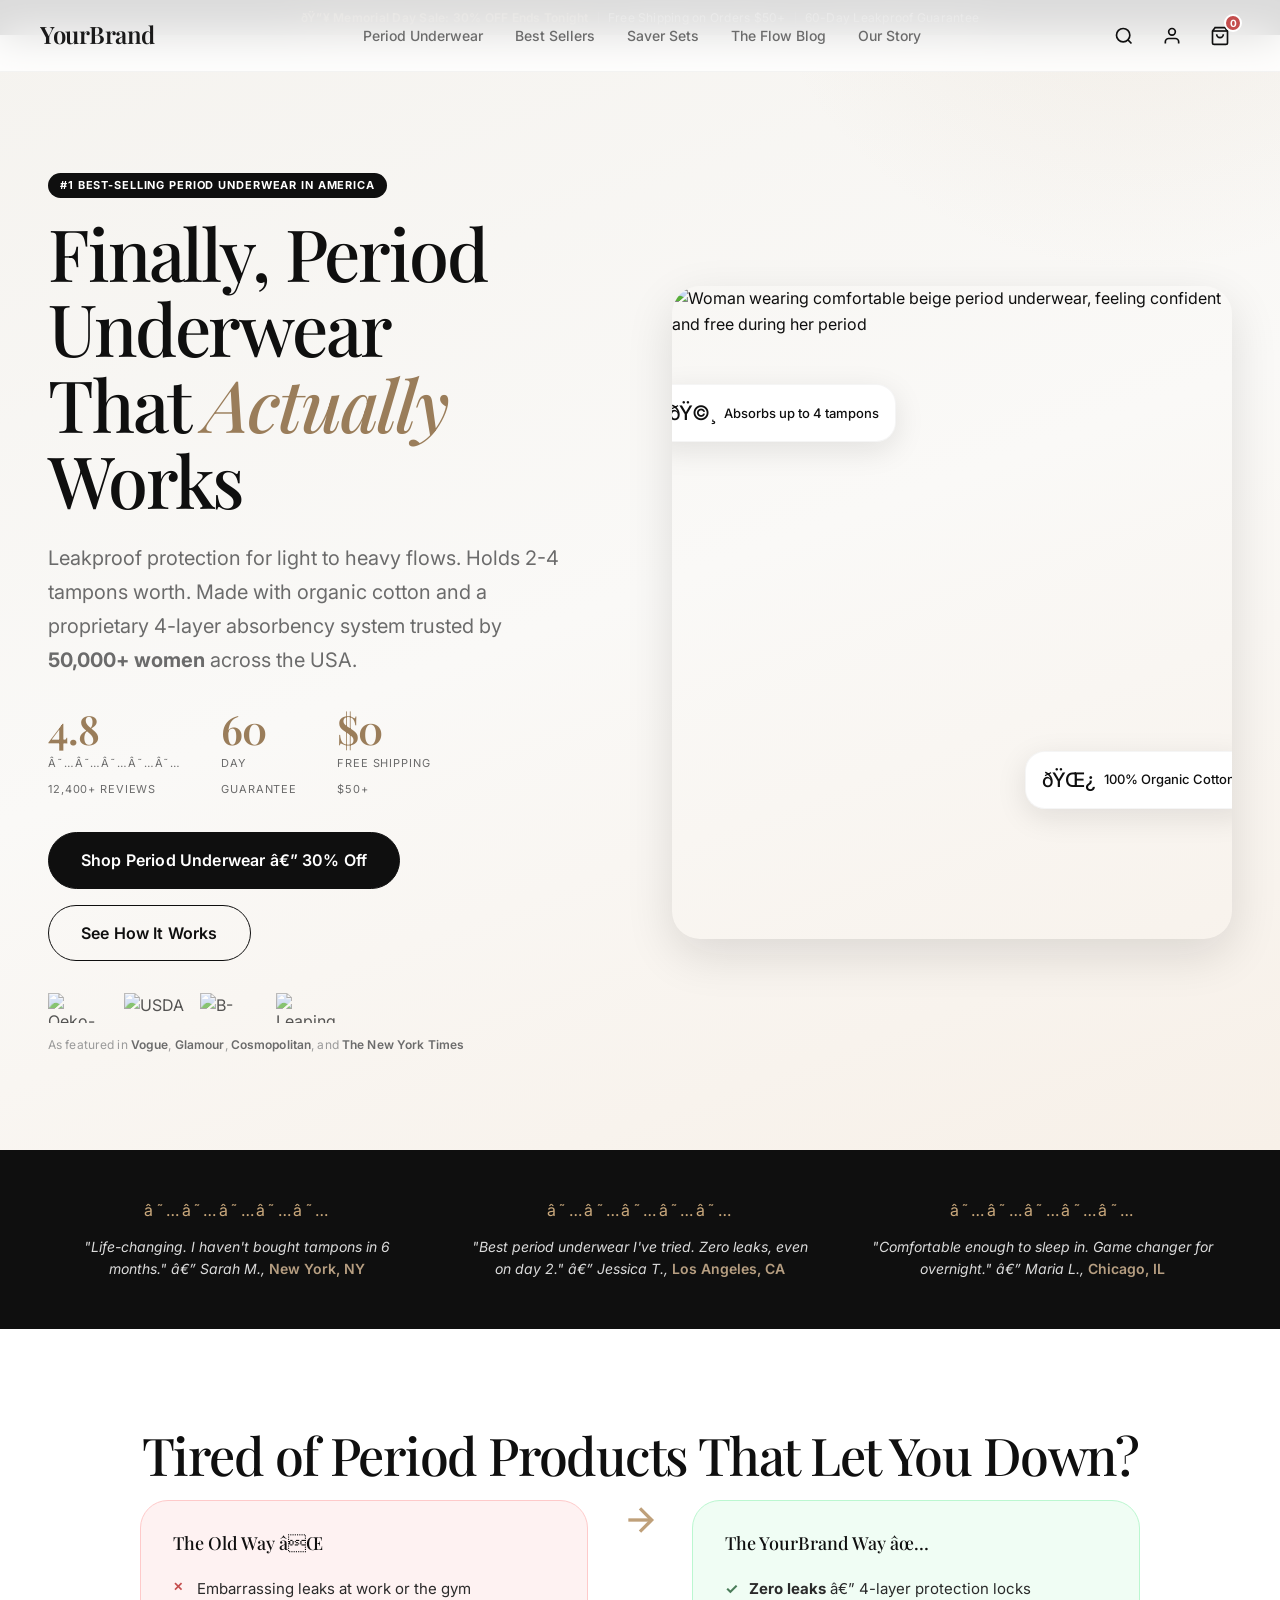
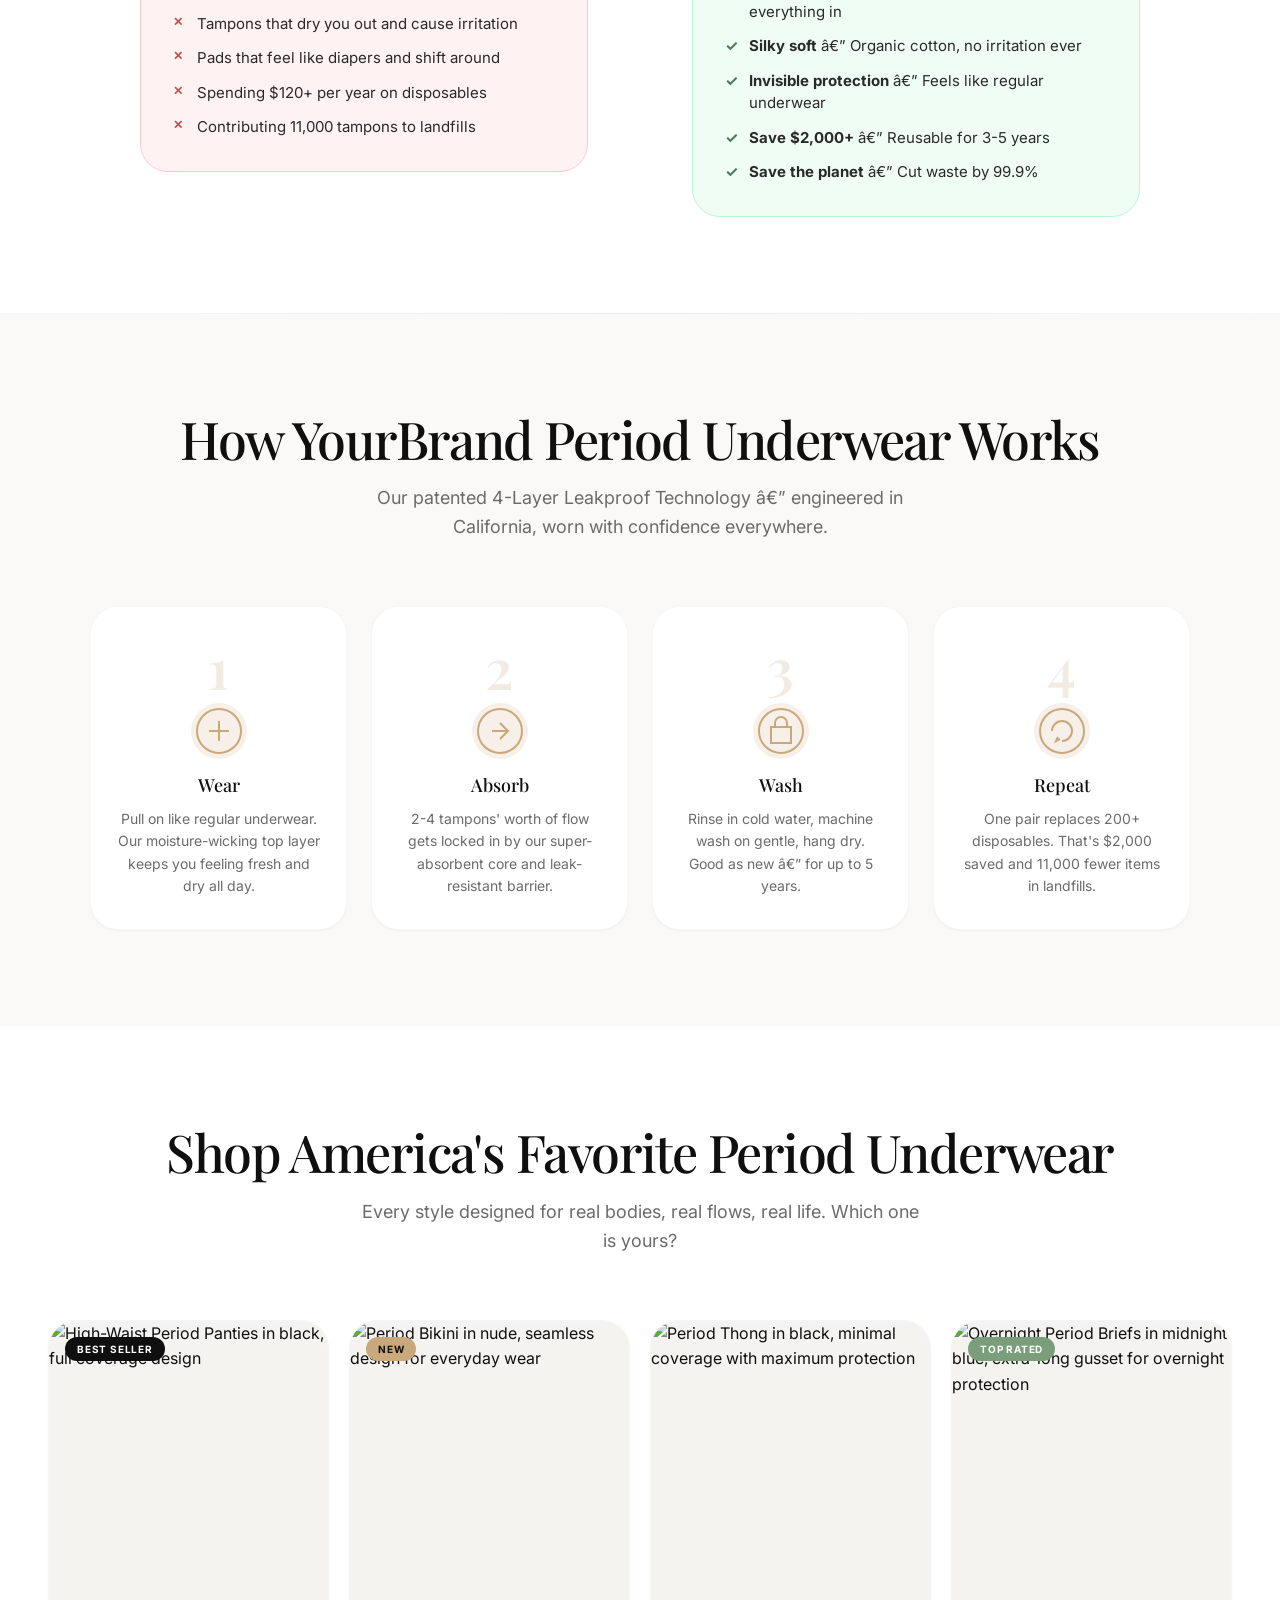
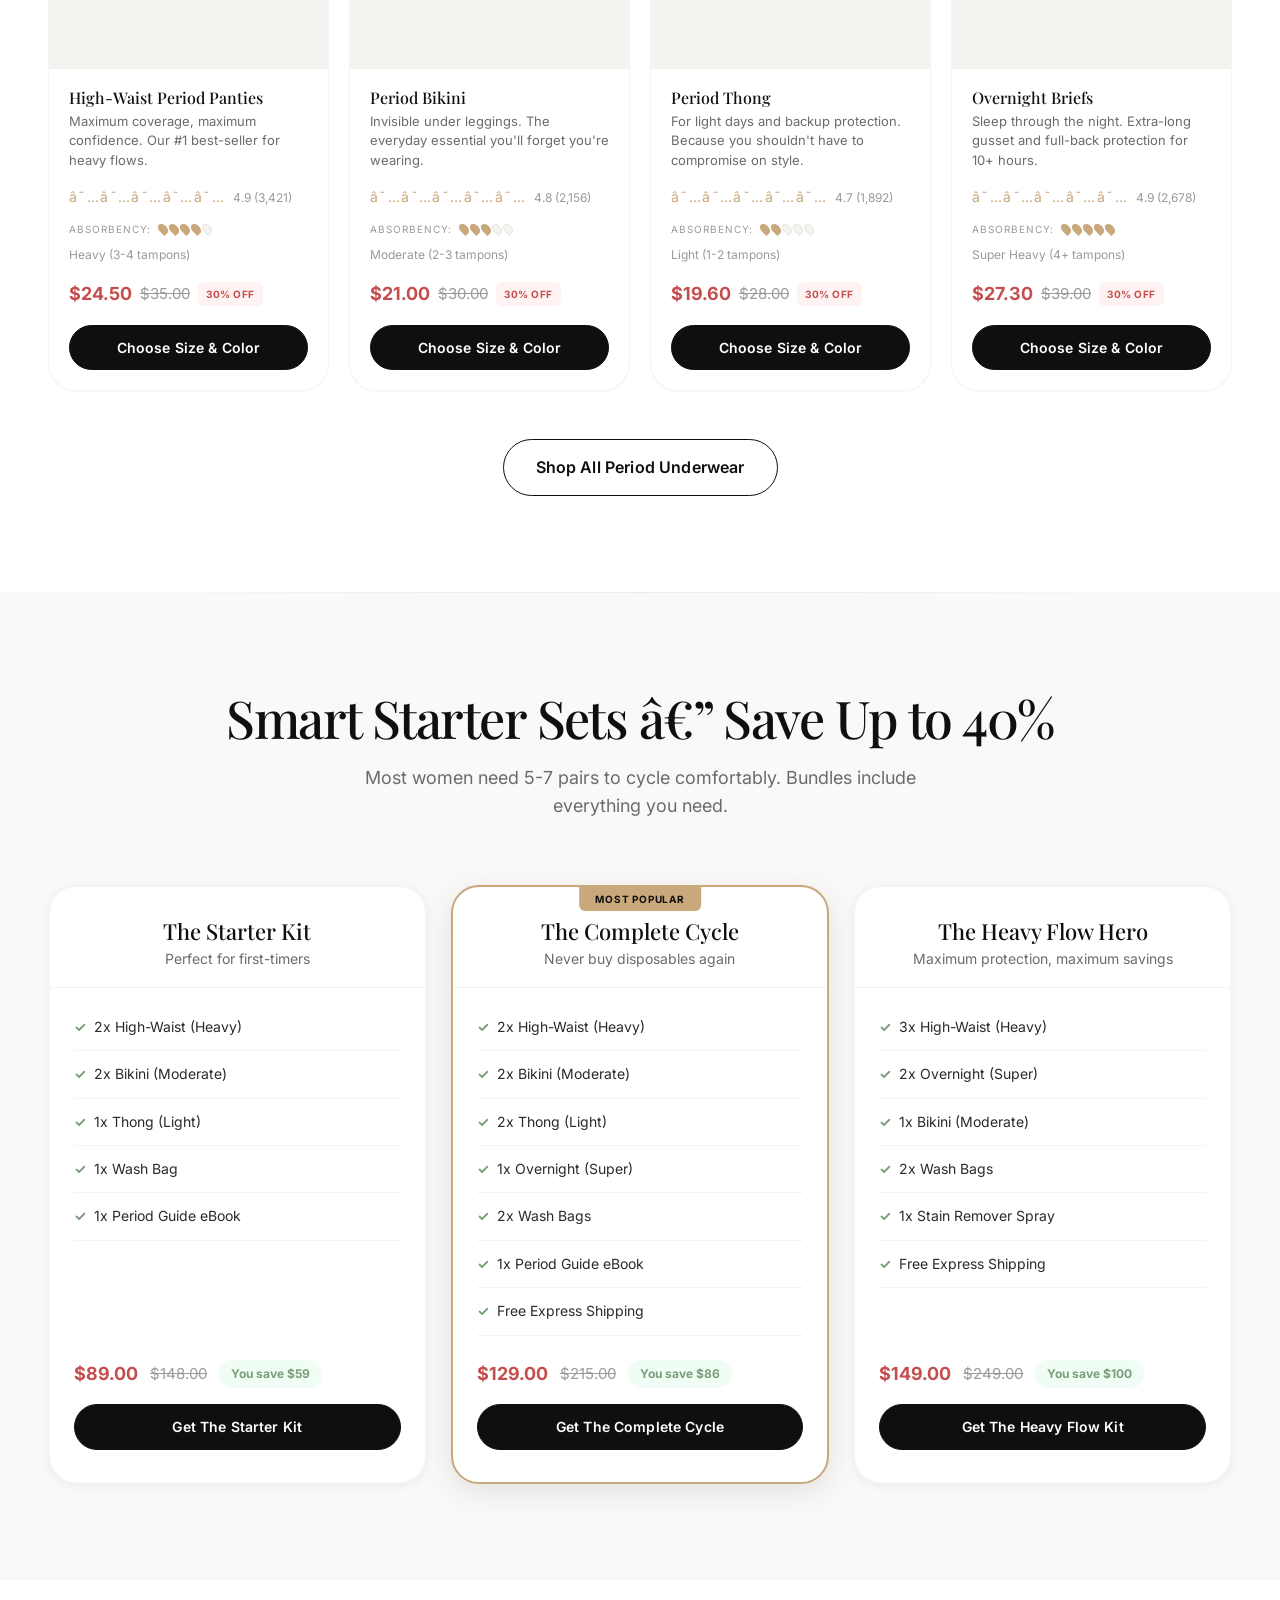
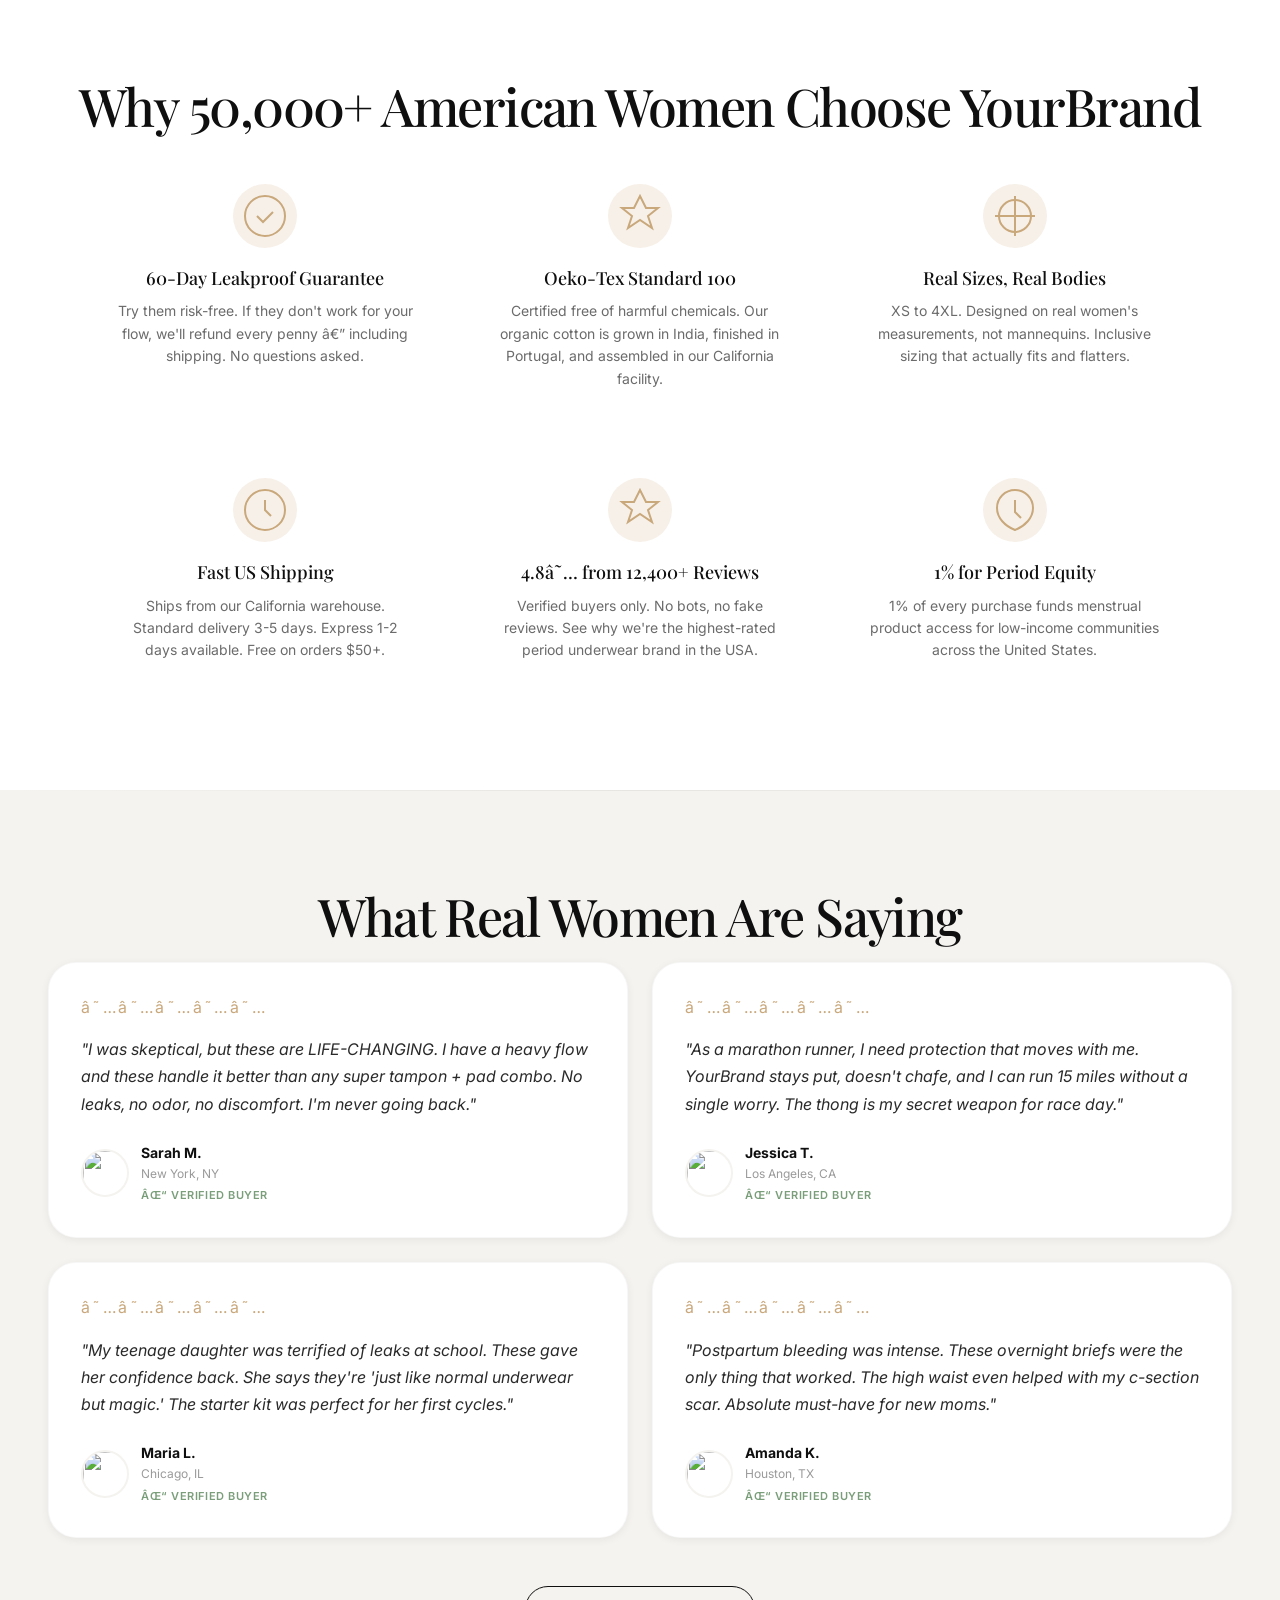
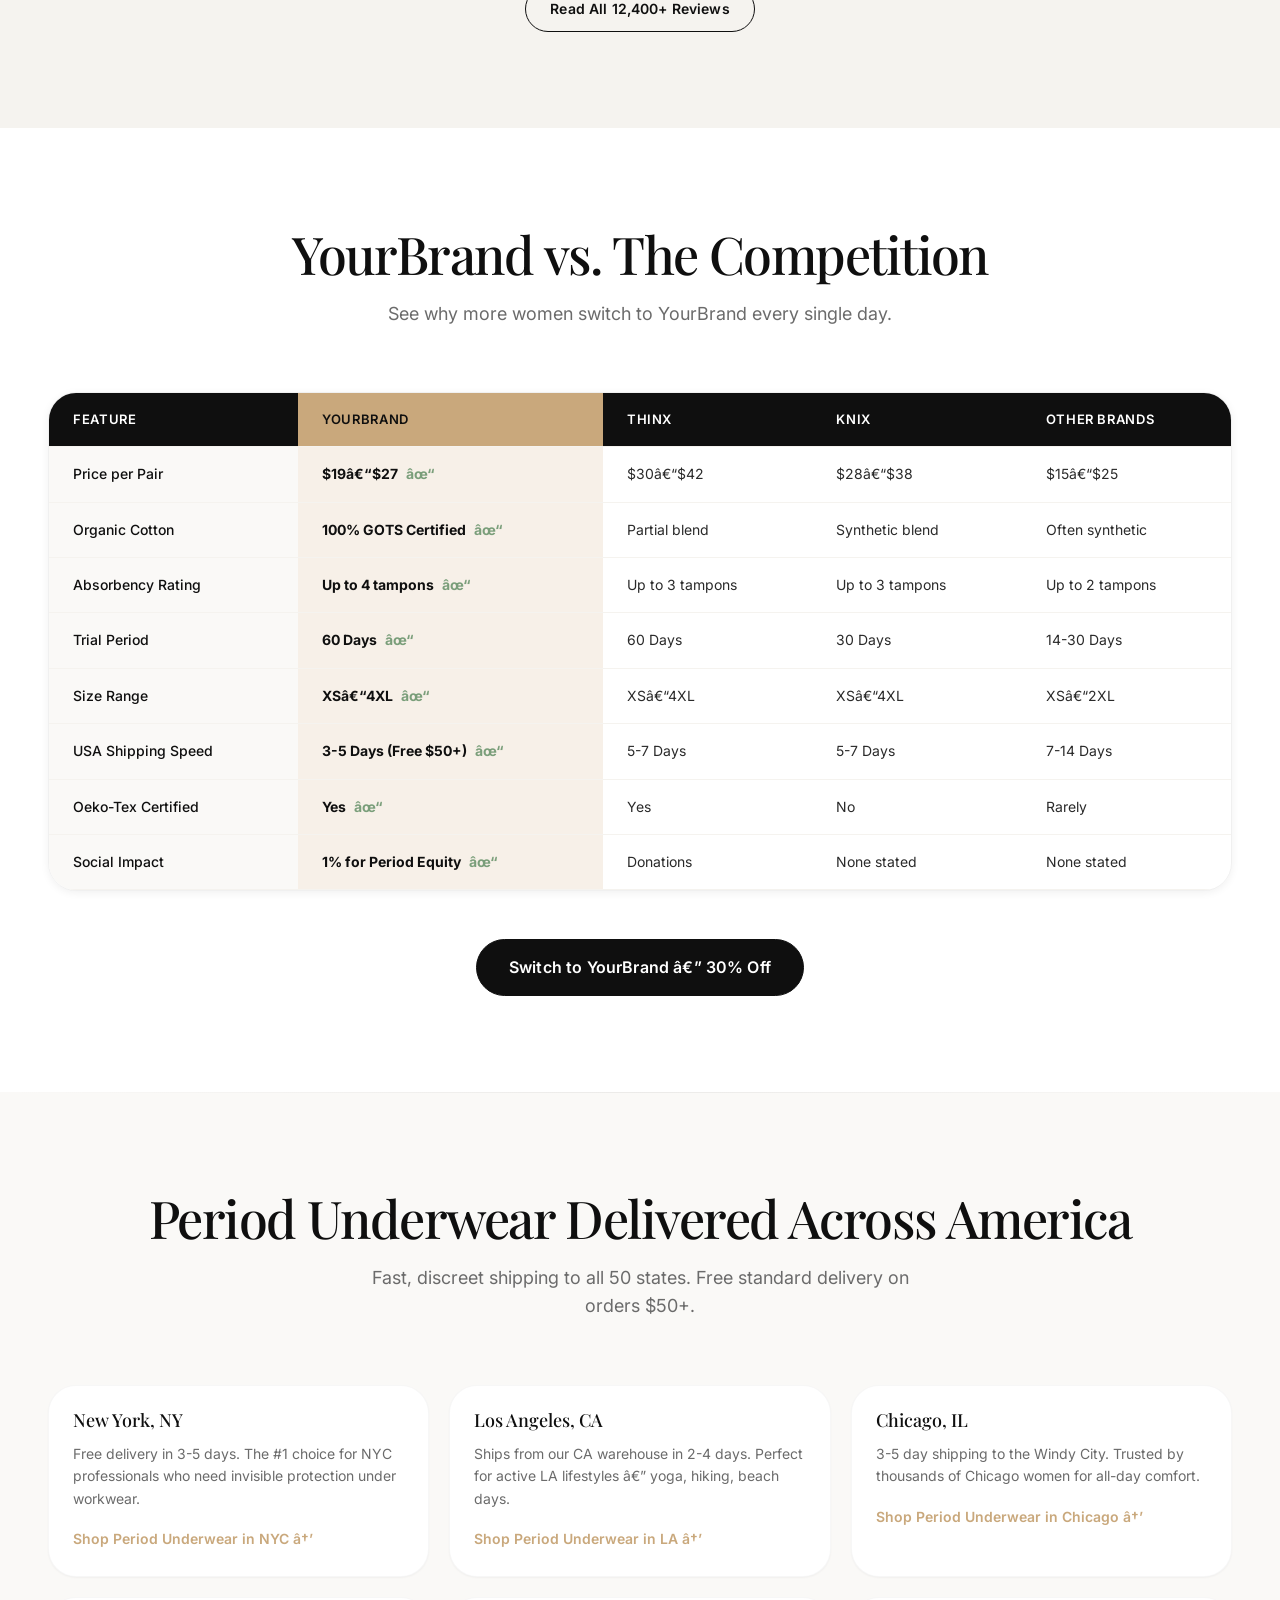
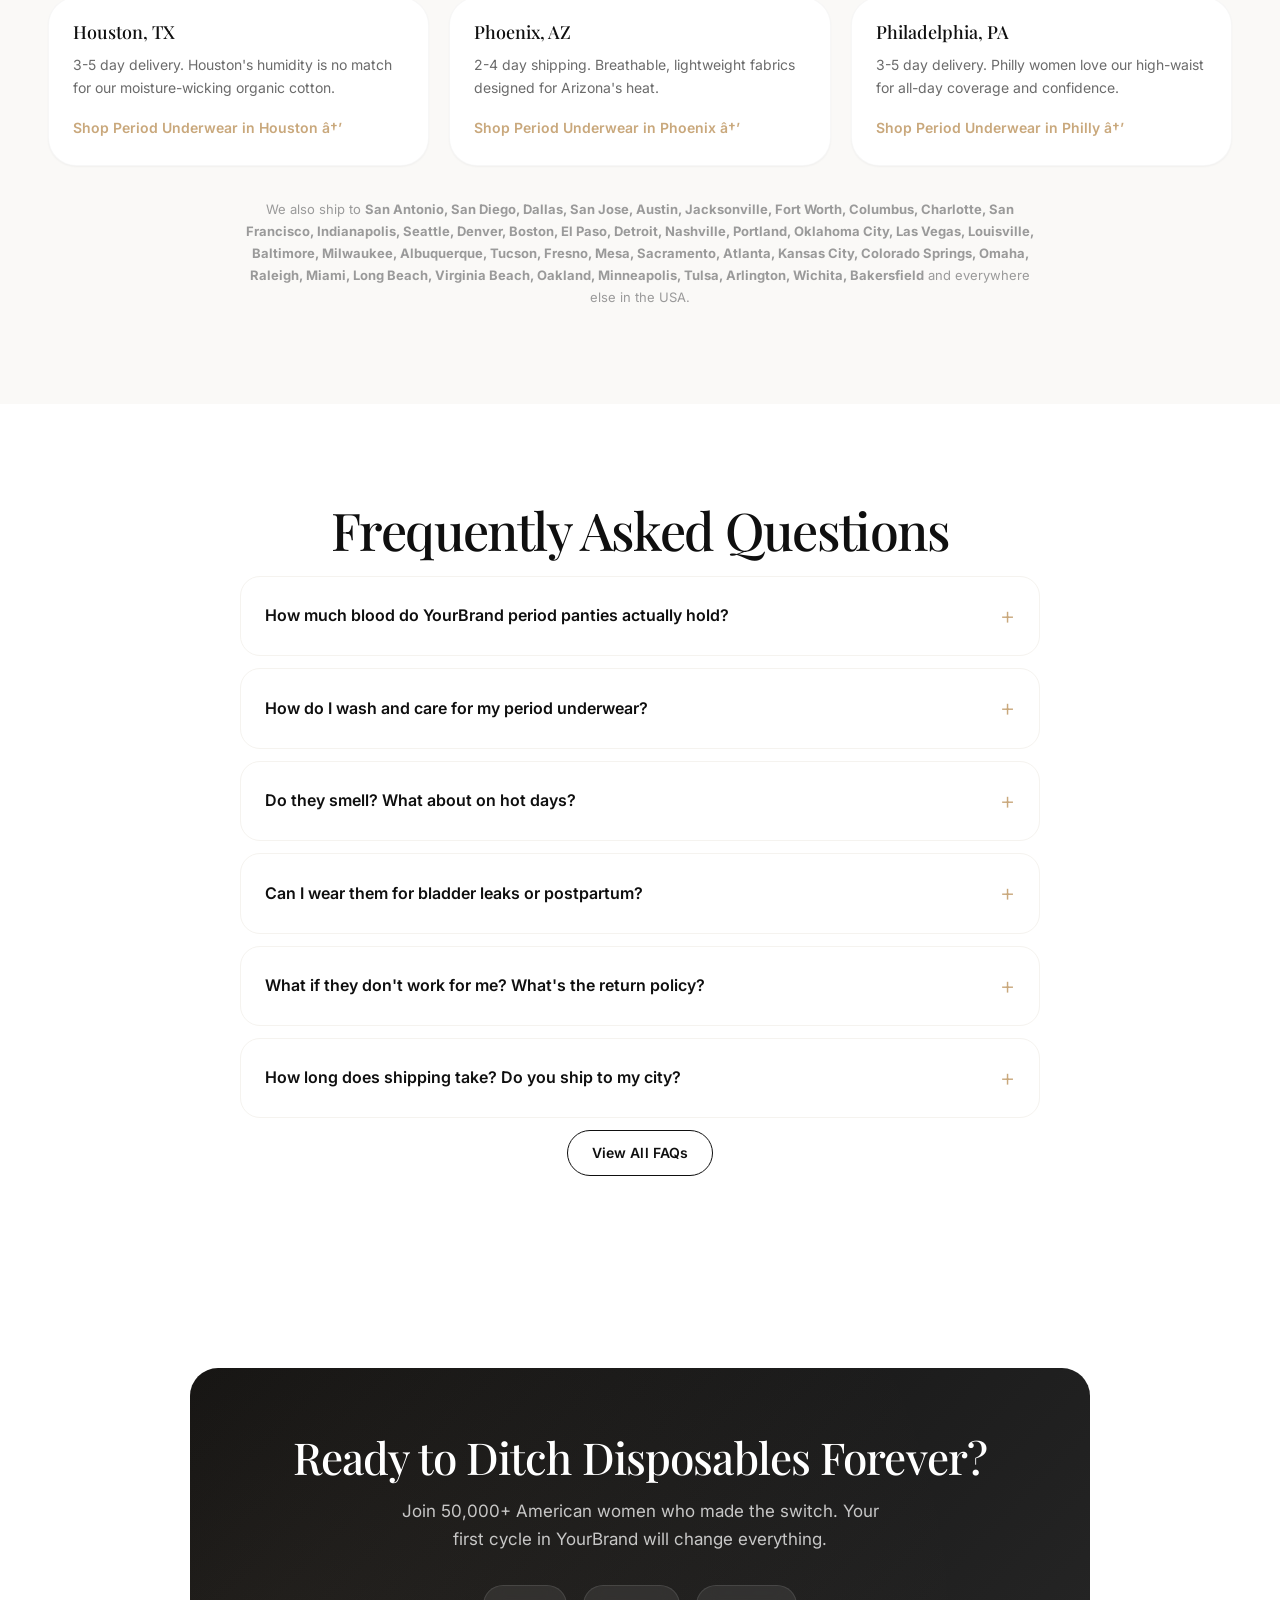
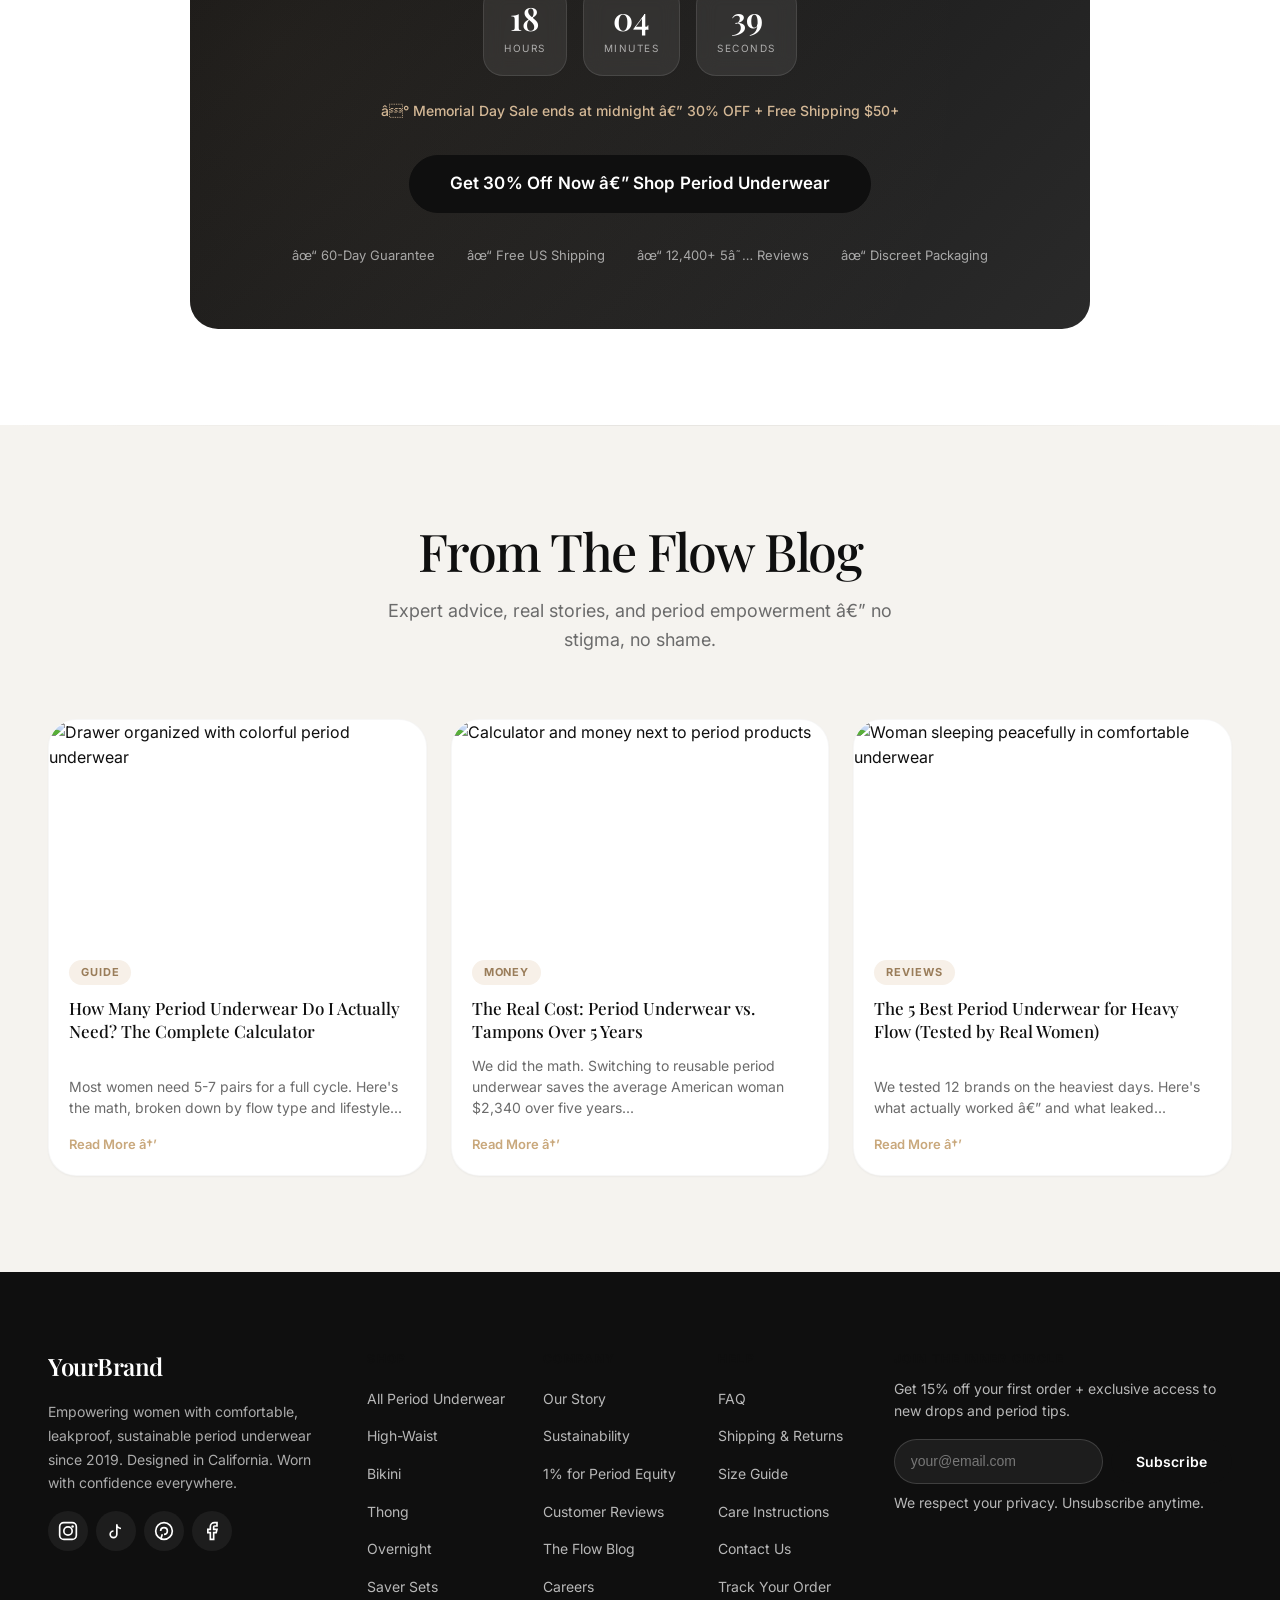
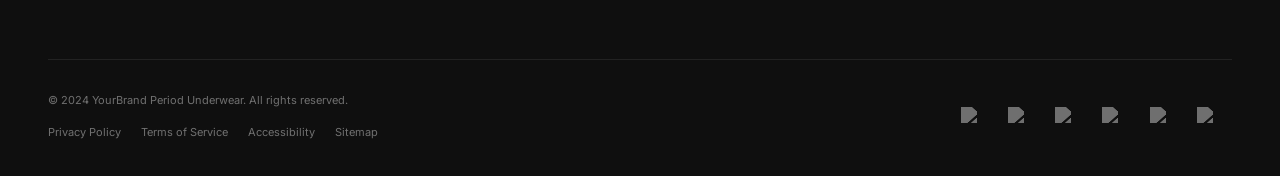
==== commit dd72cc12: "fix: convert absolute paths to relative for GitHub Pages subfolder deployment" ====
--- a/index.html
+++ b/index.html
@@ -6,7 +6,7 @@
     <meta http-equiv="X-UA-Compatible" content="IE=edge">
     
     <!-- ========== SEO CORE ========== -->
-    <title>Period Underwear USA | Leakproof Menstrual Panties That Actually Work — Free Shipping $50+</title>
+    <title>Period Underwear USA | Leakproof Menstrual Panties That Actually Work â€” Free Shipping $50+</title>
     <meta name="description" content="The #1 rated period underwear in America. Leakproof, comfortable, and eco-friendly. Holds up to 4 tampons worth. 60-day guarantee. As seen in Vogue & Glamour. Shop now!">
     <meta name="keywords" content="period underwear usa, best period panties, leakproof underwear, menstrual underwear, reusable period products, period panties review, organic cotton period underwear, usa made period underwear">
     <link rel="canonical" href="https://www.yourbrand.com/">
@@ -29,7 +29,7 @@
     <!-- ========== TWITTER CARDS ========== -->
     <meta name="twitter:card" content="summary_large_image">
     <meta name="twitter:title" content="The #1 Period Underwear in America | Leakproof Guarantee">
-    <meta name="twitter:description" content="Never worry about leaks again. 60-day trial, free returns. 4.8★ from 12,400+ reviews.">
+    <meta name="twitter:description" content="Never worry about leaks again. 60-day trial, free returns. 4.8â˜… from 12,400+ reviews.">
     <meta name="twitter:image" content="https://www.yourbrand.com/images/og-homepage.jpg">
     
     <!-- ========== FAVICON ========== -->
@@ -42,7 +42,7 @@
     <link rel="dns-prefetch" href="https://fonts.googleapis.com">
     
     <!-- ========== STYLES ========== -->
-    <link rel="stylesheet" href="/css/style.css">
+    <link rel="stylesheet" href="css/style.css">
     <link href="https://fonts.googleapis.com/css2?family=Playfair+Display:wght@400;500;600;700&family=Inter:wght@300;400;500;600;700&display=swap" rel="stylesheet">
     
     <!-- ========== SCHEMA.ORG JSON-LD ========== -->
@@ -122,7 +122,7 @@
     <div class="top-bar" role="banner">
         <div class="container">
             <p class="top-bar__text">
-                <span class="urgency">🔥 Memorial Day Sale: 30% OFF Ends Tonight</span>
+                <span class="urgency">ðŸ”¥ Memorial Day Sale: 30% OFF Ends Tonight</span>
                 <span class="separator">|</span>
                 <span>Free Shipping on Orders $50+</span>
                 <span class="separator">|</span>
@@ -134,7 +134,7 @@
     <!-- ========== HEADER ========== -->
     <header class="site-header" role="banner">
         <div class="container header__inner">
-            <a href="/" class="logo" aria-label="YourBrand Period Underwear Home">
+            <a href="index.html" class="logo" aria-label="YourBrand Period Underwear Home">
                 <svg width="140" height="32" viewBox="0 0 140 32" aria-hidden="true">
                     <text x="0" y="24" font-family="Playfair Display, serif" font-size="24" font-weight="600" fill="#1a1a1a">YourBrand</text>
                 </svg>
@@ -143,22 +143,22 @@
             <nav class="main-nav" role="navigation" aria-label="Main navigation">
                 <ul class="nav__list">
                     <li class="nav__item has-dropdown">
-                        <a href="/collections/period-underwear.html" class="nav__link">Period Underwear</a>
+                        <a href="collections/period-underwear.html" class="nav__link">Period Underwear</a>
                         <div class="dropdown">
                             <ul class="dropdown__list">
-                                <li><a href="/products/high-waist-period-panties.html">High-Waist</a></li>
-                                <li><a href="/products/period-bikini.html">Bikini</a></li>
-                                <li><a href="/products/period-thong.html">Thong</a></li>
-                                <li><a href="/products/period-boyshorts.html">Boyshorts</a></li>
-                                <li><a href="/products/period-overnight.html">Overnight</a></li>
-                                <li><a href="/collections/period-underwear.html">Shop All</a></li>
+                                <li><a href="products/high-waist-period-panties.html">High-Waist</a></li>
+                                <li><a href="products/period-bikini.html">Bikini</a></li>
+                                <li><a href="products/period-thong.html">Thong</a></li>
+                                <li><a href="products/period-boyshorts.html">Boyshorts</a></li>
+                                <li><a href="products/period-overnight.html">Overnight</a></li>
+                                <li><a href="collections/period-underwear.html">Shop All</a></li>
                             </ul>
                         </div>
                     </li>
-                    <li class="nav__item"><a href="/collections/period-underwear.html?filter=best-sellers" class="nav__link">Best Sellers</a></li>
-                    <li class="nav__item"><a href="/collections/period-underwear.html?filter=sets" class="nav__link">Saver Sets</a></li>
-                    <li class="nav__item"><a href="/blog/" class="nav__link">The Flow Blog</a></li>
-                    <li class="nav__item"><a href="/about.html" class="nav__link">Our Story</a></li>
+                    <li class="nav__item"><a href="collections/period-underwear.html?filter=best-sellers" class="nav__link">Best Sellers</a></li>
+                    <li class="nav__item"><a href="collections/period-underwear.html?filter=sets" class="nav__link">Saver Sets</a></li>
+                    <li class="nav__item"><a href="blog/index.html" class="nav__link">The Flow Blog</a></li>
+                    <li class="nav__item"><a href="about.html" class="nav__link">Our Story</a></li>
                 </ul>
             </nav>
             
@@ -201,7 +201,7 @@
                     <div class="hero__stats">
                         <div class="stat">
                             <span class="stat__number">4.8</span>
-                            <span class="stat__label">★★★★★<br>12,400+ Reviews</span>
+                            <span class="stat__label">â˜…â˜…â˜…â˜…â˜…<br>12,400+ Reviews</span>
                         </div>
                         <div class="stat">
                             <span class="stat__number">60</span>
@@ -213,15 +213,15 @@
                         </div>
                     </div>
                     <div class="hero__ctas">
-                        <a href="/collections/period-underwear.html" class="btn btn--primary btn--large">Shop Period Underwear — 30% Off</a>
+                        <a href="collections/period-underwear.html" class="btn btn--primary btn--large">Shop Period Underwear â€” 30% Off</a>
                         <a href="#how-it-works" class="btn btn--outline btn--large">See How It Works</a>
                     </div>
                     <div class="hero__trust">
                         <div class="trust-badges">
-                            <img src="/images/badges/oeko-tex.svg" alt="Oeko-Tex Standard 100 Certified" width="60" height="30" loading="lazy">
-                            <img src="/images/badges/usda-organic.svg" alt="USDA Organic Cotton" width="60" height="30" loading="lazy">
-                            <img src="/images/badges/b-corp.svg" alt="B-Corp Certified" width="60" height="30" loading="lazy">
-                            <img src="/images/badges/cruelty-free.svg" alt="Leaping Bunny Cruelty-Free" width="60" height="30" loading="lazy">
+                            <img src="images/badges/oeko-tex.svg" alt="Oeko-Tex Standard 100 Certified" width="60" height="30" loading="lazy">
+                            <img src="images/badges/usda-organic.svg" alt="USDA Organic Cotton" width="60" height="30" loading="lazy">
+                            <img src="images/badges/b-corp.svg" alt="B-Corp Certified" width="60" height="30" loading="lazy">
+                            <img src="images/badges/cruelty-free.svg" alt="Leaping Bunny Cruelty-Free" width="60" height="30" loading="lazy">
                         </div>
                         <p class="trust-text">As featured in <em>Vogue</em>, <em>Glamour</em>, <em>Cosmopolitan</em>, and <em>The New York Times</em></p>
                     </div>
@@ -229,14 +229,14 @@
                 <div class="hero__image">
                     <picture>
                         <source srcset="/images/hero-mobile.webp" media="(max-width: 768px)">
-                        <img src="/images/hero-desktop.webp" alt="Woman wearing comfortable beige period underwear, feeling confident and free during her period" width="600" height="700" loading="eager" fetchpriority="high">
+                        <img src="images/hero-desktop.webp" alt="Woman wearing comfortable beige period underwear, feeling confident and free during her period" width="600" height="700" loading="eager" fetchpriority="high">
                     </picture>
                     <div class="floating-card floating-card--1">
-                        <span class="floating-card__icon">🩸</span>
+                        <span class="floating-card__icon">ðŸ©¸</span>
                         <span class="floating-card__text">Absorbs up to 4 tampons</span>
                     </div>
                     <div class="floating-card floating-card--2">
-                        <span class="floating-card__icon">🌿</span>
+                        <span class="floating-card__icon">ðŸŒ¿</span>
                         <span class="floating-card__text">100% Organic Cotton</span>
                     </div>
                 </div>
@@ -248,16 +248,16 @@
             <div class="container">
                 <div class="proof-grid">
                     <div class="proof-item">
-                        <div class="stars" aria-label="5 star rating">★★★★★</div>
-                        <p>"Life-changing. I haven't bought tampons in 6 months." — Sarah M., <strong>New York, NY</strong></p>
+                        <div class="stars" aria-label="5 star rating">â˜…â˜…â˜…â˜…â˜…</div>
+                        <p>"Life-changing. I haven't bought tampons in 6 months." â€” Sarah M., <strong>New York, NY</strong></p>
                     </div>
                     <div class="proof-item">
-                        <div class="stars" aria-label="5 star rating">★★★★★</div>
-                        <p>"Best period underwear I've tried. Zero leaks, even on day 2." — Jessica T., <strong>Los Angeles, CA</strong></p>
+                        <div class="stars" aria-label="5 star rating">â˜…â˜…â˜…â˜…â˜…</div>
+                        <p>"Best period underwear I've tried. Zero leaks, even on day 2." â€” Jessica T., <strong>Los Angeles, CA</strong></p>
                     </div>
                     <div class="proof-item">
-                        <div class="stars" aria-label="5 star rating">★★★★★</div>
-                        <p>"Comfortable enough to sleep in. Game changer for overnight." — Maria L., <strong>Chicago, IL</strong></p>
+                        <div class="stars" aria-label="5 star rating">â˜…â˜…â˜…â˜…â˜…</div>
+                        <p>"Comfortable enough to sleep in. Game changer for overnight." â€” Maria L., <strong>Chicago, IL</strong></p>
                     </div>
                 </div>
             </div>
@@ -269,7 +269,7 @@
                 <h2 id="problem-heading" class="section-title">Tired of Period Products That Let You Down?</h2>
                 <div class="comparison">
                     <div class="comparison__before">
-                        <h3>The Old Way ❌</h3>
+                        <h3>The Old Way âŒ</h3>
                         <ul>
                             <li>Embarrassing leaks at work or the gym</li>
                             <li>Tampons that dry you out and cause irritation</li>
@@ -282,13 +282,13 @@
                         <svg width="40" height="40" viewBox="0 0 24 24" fill="none" stroke="currentColor" stroke-width="2"><path d="M5 12h14"/><path d="m12 5 7 7-7 7"/></svg>
                     </div>
                     <div class="comparison__after">
-                        <h3>The YourBrand Way ✅</h3>
+                        <h3>The YourBrand Way âœ…</h3>
                         <ul>
-                            <li><strong>Zero leaks</strong> — 4-layer protection locks everything in</li>
-                            <li><strong>Silky soft</strong> — Organic cotton, no irritation ever</li>
-                            <li><strong>Invisible protection</strong> — Feels like regular underwear</li>
-                            <li><strong>Save $2,000+</strong> — Reusable for 3-5 years</li>
-                            <li><strong>Save the planet</strong> — Cut waste by 99.9%</li>
+                            <li><strong>Zero leaks</strong> â€” 4-layer protection locks everything in</li>
+                            <li><strong>Silky soft</strong> â€” Organic cotton, no irritation ever</li>
+                            <li><strong>Invisible protection</strong> â€” Feels like regular underwear</li>
+                            <li><strong>Save $2,000+</strong> â€” Reusable for 3-5 years</li>
+                            <li><strong>Save the planet</strong> â€” Cut waste by 99.9%</li>
                         </ul>
                     </div>
                 </div>
@@ -299,7 +299,7 @@
         <section id="how-it-works" class="how-it-works" aria-labelledby="hiw-heading">
             <div class="container">
                 <h2 id="hiw-heading" class="section-title">How YourBrand Period Underwear Works</h2>
-                <p class="section-subtitle">Our patented 4-Layer Leakproof Technology — engineered in California, worn with confidence everywhere.</p>
+                <p class="section-subtitle">Our patented 4-Layer Leakproof Technology â€” engineered in California, worn with confidence everywhere.</p>
                 <div class="steps">
                     <article class="step">
                         <div class="step__number">1</div>
@@ -323,7 +323,7 @@
                             <svg width="48" height="48" viewBox="0 0 48 48" fill="none"><circle cx="24" cy="24" r="22" stroke="#c9a87c" stroke-width="2"/><path d="M14 20h20v16H14z" stroke="#c9a87c" stroke-width="2"/><path d="M18 20v-4a6 6 0 0 1 12 0v4" stroke="#c9a87c" stroke-width="2"/></svg>
                         </div>
                         <h3>Wash</h3>
-                        <p>Rinse in cold water, machine wash on gentle, hang dry. Good as new — for up to 5 years.</p>
+                        <p>Rinse in cold water, machine wash on gentle, hang dry. Good as new â€” for up to 5 years.</p>
                     </article>
                     <article class="step">
                         <div class="step__number">4</div>
@@ -347,15 +347,15 @@
                     <article class="product-card" itemscope itemtype="https://schema.org/Product">
                         <link itemprop="url" href="https://www.yourbrand.com/products/high-waist-period-panties.html">
                         <div class="product-card__badge">Best Seller</div>
-                        <a href="/products/high-waist-period-panties.html" class="product-card__image">
-                            <img src="/images/products/high-waist-black.webp" alt="High-Waist Period Panties in black, full coverage design" width="300" height="375" loading="lazy" itemprop="image">
+                        <a href="products/high-waist-period-panties.html" class="product-card__image">
+                            <img src="images/products/high-waist-black.webp" alt="High-Waist Period Panties in black, full coverage design" width="300" height="375" loading="lazy" itemprop="image">
                         </a>
                         <div class="product-card__info">
-                            <h3 itemprop="name"><a href="/products/high-waist-period-panties.html">High-Waist Period Panties</a></h3>
+                            <h3 itemprop="name"><a href="products/high-waist-period-panties.html">High-Waist Period Panties</a></h3>
                             <p class="product-card__desc" itemprop="description">Maximum coverage, maximum confidence. Our #1 best-seller for heavy flows.</p>
                             <div class="product-card__meta">
                                 <div class="product-card__rating" itemprop="aggregateRating" itemscope itemtype="https://schema.org/AggregateRating">
-                                    <span class="stars" aria-label="4.9 out of 5 stars">★★★★★</span>
+                                    <span class="stars" aria-label="4.9 out of 5 stars">â˜…â˜…â˜…â˜…â˜…</span>
                                     <span class="rating-count"><span itemprop="ratingValue">4.9</span> (<span itemprop="reviewCount">3,421</span>)</span>
                                 </div>
                                 <div class="product-card__absorbency">
@@ -377,22 +377,22 @@
                                 <span class="price price--original">$35.00</span>
                                 <span class="price__badge">30% OFF</span>
                             </div>
-                            <a href="/products/high-waist-period-panties.html" class="btn btn--primary btn--full">Choose Size & Color</a>
+                            <a href="products/high-waist-period-panties.html" class="btn btn--primary btn--full">Choose Size & Color</a>
                         </div>
                     </article>
                     
                     <article class="product-card" itemscope itemtype="https://schema.org/Product">
                         <link itemprop="url" href="https://www.yourbrand.com/products/period-bikini.html">
                         <div class="product-card__badge product-card__badge--new">New</div>
-                        <a href="/products/period-bikini.html" class="product-card__image">
-                            <img src="/images/products/bikini-nude.webp" alt="Period Bikini in nude, seamless design for everyday wear" width="300" height="375" loading="lazy" itemprop="image">
+                        <a href="products/period-bikini.html" class="product-card__image">
+                            <img src="images/products/bikini-nude.webp" alt="Period Bikini in nude, seamless design for everyday wear" width="300" height="375" loading="lazy" itemprop="image">
                         </a>
                         <div class="product-card__info">
-                            <h3 itemprop="name"><a href="/products/period-bikini.html">Period Bikini</a></h3>
+                            <h3 itemprop="name"><a href="products/period-bikini.html">Period Bikini</a></h3>
                             <p class="product-card__desc" itemprop="description">Invisible under leggings. The everyday essential you'll forget you're wearing.</p>
                             <div class="product-card__meta">
                                 <div class="product-card__rating" itemprop="aggregateRating" itemscope itemtype="https://schema.org/AggregateRating">
-                                    <span class="stars" aria-label="4.8 out of 5 stars">★★★★★</span>
+                                    <span class="stars" aria-label="4.8 out of 5 stars">â˜…â˜…â˜…â˜…â˜…</span>
                                     <span class="rating-count"><span itemprop="ratingValue">4.8</span> (<span itemprop="reviewCount">2,156</span>)</span>
                                 </div>
                                 <div class="product-card__absorbency">
@@ -414,21 +414,21 @@
                                 <span class="price price--original">$30.00</span>
                                 <span class="price__badge">30% OFF</span>
                             </div>
-                            <a href="/products/period-bikini.html" class="btn btn--primary btn--full">Choose Size & Color</a>
+                            <a href="products/period-bikini.html" class="btn btn--primary btn--full">Choose Size & Color</a>
                         </div>
                     </article>
                     
                     <article class="product-card" itemscope itemtype="https://schema.org/Product">
                         <link itemprop="url" href="https://www.yourbrand.com/products/period-thong.html">
-                        <a href="/products/period-thong.html" class="product-card__image">
-                            <img src="/images/products/thong-black.webp" alt="Period Thong in black, minimal coverage with maximum protection" width="300" height="375" loading="lazy" itemprop="image">
+                        <a href="products/period-thong.html" class="product-card__image">
+                            <img src="images/products/thong-black.webp" alt="Period Thong in black, minimal coverage with maximum protection" width="300" height="375" loading="lazy" itemprop="image">
                         </a>
                         <div class="product-card__info">
-                            <h3 itemprop="name"><a href="/products/period-thong.html">Period Thong</a></h3>
+                            <h3 itemprop="name"><a href="products/period-thong.html">Period Thong</a></h3>
                             <p class="product-card__desc" itemprop="description">For light days and backup protection. Because you shouldn't have to compromise on style.</p>
                             <div class="product-card__meta">
                                 <div class="product-card__rating" itemprop="aggregateRating" itemscope itemtype="https://schema.org/AggregateRating">
-                                    <span class="stars" aria-label="4.7 out of 5 stars">★★★★★</span>
+                                    <span class="stars" aria-label="4.7 out of 5 stars">â˜…â˜…â˜…â˜…â˜…</span>
                                     <span class="rating-count"><span itemprop="ratingValue">4.7</span> (<span itemprop="reviewCount">1,892</span>)</span>
                                 </div>
                                 <div class="product-card__absorbency">
@@ -450,22 +450,22 @@
                                 <span class="price price--original">$28.00</span>
                                 <span class="price__badge">30% OFF</span>
                             </div>
-                            <a href="/products/period-thong.html" class="btn btn--primary btn--full">Choose Size & Color</a>
+                            <a href="products/period-thong.html" class="btn btn--primary btn--full">Choose Size & Color</a>
                         </div>
                     </article>
                     
                     <article class="product-card" itemscope itemtype="https://schema.org/Product">
                         <link itemprop="url" href="https://www.yourbrand.com/products/period-overnight.html">
                         <div class="product-card__badge product-card__badge--bestseller">Top Rated</div>
-                        <a href="/products/period-overnight.html" class="product-card__image">
-                            <img src="/images/products/overnight-midnight.webp" alt="Overnight Period Briefs in midnight blue, extra-long gusset for overnight protection" width="300" height="375" loading="lazy" itemprop="image">
+                        <a href="products/period-overnight.html" class="product-card__image">
+                            <img src="images/products/overnight-midnight.webp" alt="Overnight Period Briefs in midnight blue, extra-long gusset for overnight protection" width="300" height="375" loading="lazy" itemprop="image">
                         </a>
                         <div class="product-card__info">
-                            <h3 itemprop="name"><a href="/products/period-overnight.html">Overnight Briefs</a></h3>
+                            <h3 itemprop="name"><a href="products/period-overnight.html">Overnight Briefs</a></h3>
                             <p class="product-card__desc" itemprop="description">Sleep through the night. Extra-long gusset and full-back protection for 10+ hours.</p>
                             <div class="product-card__meta">
                                 <div class="product-card__rating" itemprop="aggregateRating" itemscope itemtype="https://schema.org/AggregateRating">
-                                    <span class="stars" aria-label="4.9 out of 5 stars">★★★★★</span>
+                                    <span class="stars" aria-label="4.9 out of 5 stars">â˜…â˜…â˜…â˜…â˜…</span>
                                     <span class="rating-count"><span itemprop="ratingValue">4.9</span> (<span itemprop="reviewCount">2,678</span>)</span>
                                 </div>
                                 <div class="product-card__absorbency">
@@ -487,13 +487,13 @@
                                 <span class="price price--original">$39.00</span>
                                 <span class="price__badge">30% OFF</span>
                             </div>
-                            <a href="/products/period-overnight.html" class="btn btn--primary btn--full">Choose Size & Color</a>
+                            <a href="products/period-overnight.html" class="btn btn--primary btn--full">Choose Size & Color</a>
                         </div>
                     </article>
                 </div>
                 
                 <div class="center-cta">
-                    <a href="/collections/period-underwear.html" class="btn btn--outline btn--large">Shop All Period Underwear</a>
+                    <a href="collections/period-underwear.html" class="btn btn--outline btn--large">Shop All Period Underwear</a>
                 </div>
             </div>
         </section>
@@ -501,7 +501,7 @@
         <!-- ===== SAVER SETS / BUNDLES ===== -->
         <section class="bundles" aria-labelledby="bundles-heading">
             <div class="container">
-                <h2 id="bundles-heading" class="section-title">Smart Starter Sets — Save Up to 40%</h2>
+                <h2 id="bundles-heading" class="section-title">Smart Starter Sets â€” Save Up to 40%</h2>
                 <p class="section-subtitle">Most women need 5-7 pairs to cycle comfortably. Bundles include everything you need.</p>
                 <div class="bundle-grid">
                     <article class="bundle-card">
@@ -522,7 +522,7 @@
                                 <span class="price price--original">$148.00</span>
                                 <span class="savings">You save $59</span>
                             </div>
-                            <a href="/collections/period-underwear.html?bundle=starter" class="btn btn--primary btn--full">Get The Starter Kit</a>
+                            <a href="collections/period-underwear.html?bundle=starter" class="btn btn--primary btn--full">Get The Starter Kit</a>
                         </div>
                     </article>
                     <article class="bundle-card bundle-card--featured">
@@ -546,7 +546,7 @@
                                 <span class="price price--original">$215.00</span>
                                 <span class="savings">You save $86</span>
                             </div>
-                            <a href="/collections/period-underwear.html?bundle=complete" class="btn btn--primary btn--full">Get The Complete Cycle</a>
+                            <a href="collections/period-underwear.html?bundle=complete" class="btn btn--primary btn--full">Get The Complete Cycle</a>
                         </div>
                     </article>
                     <article class="bundle-card">
@@ -568,7 +568,7 @@
                                 <span class="price price--original">$249.00</span>
                                 <span class="savings">You save $100</span>
                             </div>
-                            <a href="/collections/period-underwear.html?bundle=heavy" class="btn btn--primary btn--full">Get The Heavy Flow Kit</a>
+                            <a href="collections/period-underwear.html?bundle=heavy" class="btn btn--primary btn--full">Get The Heavy Flow Kit</a>
                         </div>
                     </article>
                 </div>
@@ -585,7 +585,7 @@
                             <svg width="48" height="48" viewBox="0 0 48 48" fill="none"><path d="M24 4C12.95 4 4 12.95 4 24s8.95 20 20 20 20-8.95 20-20S35.05 4 24 4z" stroke="#c9a87c" stroke-width="2"/><path d="M16 24l6 6 10-10" stroke="#c9a87c" stroke-width="2"/></svg>
                         </div>
                         <h3>60-Day Leakproof Guarantee</h3>
-                        <p>Try them risk-free. If they don't work for your flow, we'll refund every penny — including shipping. No questions asked.</p>
+                        <p>Try them risk-free. If they don't work for your flow, we'll refund every penny â€” including shipping. No questions asked.</p>
                     </article>
                     <article class="feature">
                         <div class="feature__icon">
@@ -612,7 +612,7 @@
                         <div class="feature__icon">
                             <svg width="48" height="48" viewBox="0 0 48 48" fill="none"><path d="M24 4l-6 12H6l10 8-4 12 12-8 12 8-4-12 10-8h-12z" stroke="#c9a87c" stroke-width="2"/></svg>
                         </div>
-                        <h3>4.8★ from 12,400+ Reviews</h3>
+                        <h3>4.8â˜… from 12,400+ Reviews</h3>
                         <p>Verified buyers only. No bots, no fake reviews. See why we're the highest-rated period underwear brand in the USA.</p>
                     </article>
                     <article class="feature">
@@ -632,14 +632,14 @@
                 <h2 id="testimonials-heading" class="section-title">What Real Women Are Saying</h2>
                 <div class="testimonial-grid">
                     <blockquote class="testimonial" itemscope itemtype="https://schema.org/Review">
-                        <div class="testimonial__stars" aria-label="5 stars">★★★★★</div>
+                        <div class="testimonial__stars" aria-label="5 stars">â˜…â˜…â˜…â˜…â˜…</div>
                         <p class="testimonial__text" itemprop="reviewBody">"I was skeptical, but these are LIFE-CHANGING. I have a heavy flow and these handle it better than any super tampon + pad combo. No leaks, no odor, no discomfort. I'm never going back."</p>
                         <footer class="testimonial__author" itemprop="author" itemscope itemtype="https://schema.org/Person">
-                            <img src="/images/reviews/sarah-m.jpg" alt="" width="48" height="48" loading="lazy" class="testimonial__avatar">
+                            <img src="images/reviews/sarah-m.jpg" alt="" width="48" height="48" loading="lazy" class="testimonial__avatar">
                             <div>
                                 <strong itemprop="name">Sarah M.</strong>
                                 <span>New York, NY</span>
-                                <span class="verified">✓ Verified Buyer</span>
+                                <span class="verified">âœ“ Verified Buyer</span>
                             </div>
                         </footer>
                         <meta itemprop="datePublished" content="2024-03-15">
@@ -650,40 +650,40 @@
                     </blockquote>
                     
                     <blockquote class="testimonial">
-                        <div class="testimonial__stars" aria-label="5 stars">★★★★★</div>
+                        <div class="testimonial__stars" aria-label="5 stars">â˜…â˜…â˜…â˜…â˜…</div>
                         <p class="testimonial__text">"As a marathon runner, I need protection that moves with me. YourBrand stays put, doesn't chafe, and I can run 15 miles without a single worry. The thong is my secret weapon for race day."</p>
                         <footer class="testimonial__author">
-                            <img src="/images/reviews/jessica-t.jpg" alt="" width="48" height="48" loading="lazy" class="testimonial__avatar">
+                            <img src="images/reviews/jessica-t.jpg" alt="" width="48" height="48" loading="lazy" class="testimonial__avatar">
                             <div>
                                 <strong>Jessica T.</strong>
                                 <span>Los Angeles, CA</span>
-                                <span class="verified">✓ Verified Buyer</span>
+                                <span class="verified">âœ“ Verified Buyer</span>
                             </div>
                         </footer>
                     </blockquote>
                     
                     <blockquote class="testimonial">
-                        <div class="testimonial__stars" aria-label="5 stars">★★★★★</div>
+                        <div class="testimonial__stars" aria-label="5 stars">â˜…â˜…â˜…â˜…â˜…</div>
                         <p class="testimonial__text">"My teenage daughter was terrified of leaks at school. These gave her confidence back. She says they're 'just like normal underwear but magic.' The starter kit was perfect for her first cycles."</p>
                         <footer class="testimonial__author">
-                            <img src="/images/reviews/maria-l.jpg" alt="" width="48" height="48" loading="lazy" class="testimonial__avatar">
+                            <img src="images/reviews/maria-l.jpg" alt="" width="48" height="48" loading="lazy" class="testimonial__avatar">
                             <div>
                                 <strong>Maria L.</strong>
                                 <span>Chicago, IL</span>
-                                <span class="verified">✓ Verified Buyer</span>
+                                <span class="verified">âœ“ Verified Buyer</span>
                             </div>
                         </footer>
                     </blockquote>
                     
                     <blockquote class="testimonial">
-                        <div class="testimonial__stars" aria-label="5 stars">★★★★★</div>
+                        <div class="testimonial__stars" aria-label="5 stars">â˜…â˜…â˜…â˜…â˜…</div>
                         <p class="testimonial__text">"Postpartum bleeding was intense. These overnight briefs were the only thing that worked. The high waist even helped with my c-section scar. Absolute must-have for new moms."</p>
                         <footer class="testimonial__author">
-                            <img src="/images/reviews/amanda-k.jpg" alt="" width="48" height="48" loading="lazy" class="testimonial__avatar">
+                            <img src="images/reviews/amanda-k.jpg" alt="" width="48" height="48" loading="lazy" class="testimonial__avatar">
                             <div>
                                 <strong>Amanda K.</strong>
                                 <span>Houston, TX</span>
-                                <span class="verified">✓ Verified Buyer</span>
+                                <span class="verified">âœ“ Verified Buyer</span>
                             </div>
                         </footer>
                     </blockquote>
@@ -713,56 +713,56 @@
                         <tbody>
                             <tr>
                                 <th scope="row">Price per Pair</th>
-                                <td class="highlight"><strong>$19–$27</strong> <span class="check">✓</span></td>
-                                <td>$30–$42</td>
-                                <td>$28–$38</td>
-                                <td>$15–$25</td>
+                                <td class="highlight"><strong>$19â€“$27</strong> <span class="check">âœ“</span></td>
+                                <td>$30â€“$42</td>
+                                <td>$28â€“$38</td>
+                                <td>$15â€“$25</td>
                             </tr>
                             <tr>
                                 <th scope="row">Organic Cotton</th>
-                                <td class="highlight"><strong>100% GOTS Certified</strong> <span class="check">✓</span></td>
+                                <td class="highlight"><strong>100% GOTS Certified</strong> <span class="check">âœ“</span></td>
                                 <td>Partial blend</td>
                                 <td>Synthetic blend</td>
                                 <td>Often synthetic</td>
                             </tr>
                             <tr>
                                 <th scope="row">Absorbency Rating</th>
-                                <td class="highlight"><strong>Up to 4 tampons</strong> <span class="check">✓</span></td>
+                                <td class="highlight"><strong>Up to 4 tampons</strong> <span class="check">âœ“</span></td>
                                 <td>Up to 3 tampons</td>
                                 <td>Up to 3 tampons</td>
                                 <td>Up to 2 tampons</td>
                             </tr>
                             <tr>
                                 <th scope="row">Trial Period</th>
-                                <td class="highlight"><strong>60 Days</strong> <span class="check">✓</span></td>
+                                <td class="highlight"><strong>60 Days</strong> <span class="check">âœ“</span></td>
                                 <td>60 Days</td>
                                 <td>30 Days</td>
                                 <td>14-30 Days</td>
                             </tr>
                             <tr>
                                 <th scope="row">Size Range</th>
-                                <td class="highlight"><strong>XS–4XL</strong> <span class="check">✓</span></td>
-                                <td>XS–4XL</td>
-                                <td>XS–4XL</td>
-                                <td>XS–2XL</td>
+                                <td class="highlight"><strong>XSâ€“4XL</strong> <span class="check">âœ“</span></td>
+                                <td>XSâ€“4XL</td>
+                                <td>XSâ€“4XL</td>
+                                <td>XSâ€“2XL</td>
                             </tr>
                             <tr>
                                 <th scope="row">USA Shipping Speed</th>
-                                <td class="highlight"><strong>3-5 Days (Free $50+)</strong> <span class="check">✓</span></td>
+                                <td class="highlight"><strong>3-5 Days (Free $50+)</strong> <span class="check">âœ“</span></td>
                                 <td>5-7 Days</td>
                                 <td>5-7 Days</td>
                                 <td>7-14 Days</td>
                             </tr>
                             <tr>
                                 <th scope="row">Oeko-Tex Certified</th>
-                                <td class="highlight"><strong>Yes</strong> <span class="check">✓</span></td>
+                                <td class="highlight"><strong>Yes</strong> <span class="check">âœ“</span></td>
                                 <td>Yes</td>
                                 <td>No</td>
                                 <td>Rarely</td>
                             </tr>
                             <tr>
                                 <th scope="row">Social Impact</th>
-                                <td class="highlight"><strong>1% for Period Equity</strong> <span class="check">✓</span></td>
+                                <td class="highlight"><strong>1% for Period Equity</strong> <span class="check">âœ“</span></td>
                                 <td>Donations</td>
                                 <td>None stated</td>
                                 <td>None stated</td>
@@ -771,7 +771,7 @@
                     </table>
                 </div>
                 <div class="center-cta">
-                    <a href="/collections/period-underwear.html" class="btn btn--primary btn--large">Switch to YourBrand — 30% Off</a>
+                    <a href="collections/period-underwear.html" class="btn btn--primary btn--large">Switch to YourBrand â€” 30% Off</a>
                 </div>
             </div>
         </section>
@@ -785,32 +785,32 @@
                     <article class="local-card">
                         <h3>New York, NY</h3>
                         <p>Free delivery in 3-5 days. The #1 choice for NYC professionals who need invisible protection under workwear.</p>
-                        <a href="/local/new-york-period-underwear">Shop Period Underwear in NYC →</a>
+                        <a href="local/new-york-period-underwear">Shop Period Underwear in NYC â†’</a>
                     </article>
                     <article class="local-card">
                         <h3>Los Angeles, CA</h3>
-                        <p>Ships from our CA warehouse in 2-4 days. Perfect for active LA lifestyles — yoga, hiking, beach days.</p>
-                        <a href="/local/los-angeles-period-underwear">Shop Period Underwear in LA →</a>
+                        <p>Ships from our CA warehouse in 2-4 days. Perfect for active LA lifestyles â€” yoga, hiking, beach days.</p>
+                        <a href="local/los-angeles-period-underwear">Shop Period Underwear in LA â†’</a>
                     </article>
                     <article class="local-card">
                         <h3>Chicago, IL</h3>
                         <p>3-5 day shipping to the Windy City. Trusted by thousands of Chicago women for all-day comfort.</p>
-                        <a href="/local/chicago-period-underwear">Shop Period Underwear in Chicago →</a>
+                        <a href="local/chicago-period-underwear">Shop Period Underwear in Chicago â†’</a>
                     </article>
                     <article class="local-card">
                         <h3>Houston, TX</h3>
                         <p>3-5 day delivery. Houston's humidity is no match for our moisture-wicking organic cotton.</p>
-                        <a href="/local/houston-period-underwear">Shop Period Underwear in Houston →</a>
+                        <a href="local/houston-period-underwear">Shop Period Underwear in Houston â†’</a>
                     </article>
                     <article class="local-card">
                         <h3>Phoenix, AZ</h3>
                         <p>2-4 day shipping. Breathable, lightweight fabrics designed for Arizona's heat.</p>
-                        <a href="/local/phoenix-period-underwear">Shop Period Underwear in Phoenix →</a>
+                        <a href="local/phoenix-period-underwear">Shop Period Underwear in Phoenix â†’</a>
                     </article>
                     <article class="local-card">
                         <h3>Philadelphia, PA</h3>
                         <p>3-5 day delivery. Philly women love our high-waist for all-day coverage and confidence.</p>
-                        <a href="/local/philadelphia-period-underwear">Shop Period Underwear in Philly →</a>
+                        <a href="local/philadelphia-period-underwear">Shop Period Underwear in Philly â†’</a>
                     </article>
                 </div>
                 <p class="local-note">We also ship to <strong>San Antonio, San Diego, Dallas, San Jose, Austin, Jacksonville, Fort Worth, Columbus, Charlotte, San Francisco, Indianapolis, Seattle, Denver, Boston, El Paso, Detroit, Nashville, Portland, Oklahoma City, Las Vegas, Louisville, Baltimore, Milwaukee, Albuquerque, Tucson, Fresno, Mesa, Sacramento, Atlanta, Kansas City, Colorado Springs, Omaha, Raleigh, Miami, Long Beach, Virginia Beach, Oakland, Minneapolis, Tulsa, Arlington, Wichita, Bakersfield</strong> and everywhere else in the USA.</p>
@@ -828,10 +828,10 @@
                             <div itemprop="text">
                                 <p>Our period underwear holds between 1 and 4 regular tampons' worth of flow, depending on the style:</p>
                                 <ul>
-                                    <li><strong>Thong (Light):</strong> 1 tampon — perfect for spotting or backup</li>
-                                    <li><strong>Bikini (Moderate):</strong> 2-3 tampons — ideal for regular days</li>
-                                    <li><strong>High-Waist (Heavy):</strong> 3-4 tampons — designed for heavy flow days</li>
-                                    <li><strong>Overnight (Super):</strong> 4+ tampons — extra-long gusset for 10+ hours of protection</li>
+                                    <li><strong>Thong (Light):</strong> 1 tampon â€” perfect for spotting or backup</li>
+                                    <li><strong>Bikini (Moderate):</strong> 2-3 tampons â€” ideal for regular days</li>
+                                    <li><strong>High-Waist (Heavy):</strong> 3-4 tampons â€” designed for heavy flow days</li>
+                                    <li><strong>Overnight (Super):</strong> 4+ tampons â€” extra-long gusset for 10+ hours of protection</li>
                                 </ul>
                                 <p>Every pair uses our patented 4-layer system: moisture-wicking cotton top, antimicrobial layer, super-absorbent core, and leak-proof barrier.</p>
                             </div>
@@ -844,9 +844,9 @@
                                 <p>Caring for your period underwear is simple and takes less than 2 minutes:</p>
                                 <ol>
                                     <li><strong>Rinse immediately</strong> after wear in cold water until the water runs clear</li>
-                                    <li><strong>Machine wash</strong> on a gentle cycle at 30°C (86°F) with mild detergent</li>
-                                    <li><strong>Hang dry</strong> — never tumble dry, as heat can damage the leak-proof layer</li>
-                                    <li><strong>Avoid fabric softener and bleach</strong> — they reduce absorbency over time</li>
+                                    <li><strong>Machine wash</strong> on a gentle cycle at 30Â°C (86Â°F) with mild detergent</li>
+                                    <li><strong>Hang dry</strong> â€” never tumble dry, as heat can damage the leak-proof layer</li>
+                                    <li><strong>Avoid fabric softener and bleach</strong> â€” they reduce absorbency over time</li>
                                 </ol>
                                 <p>With proper care, your period panties will last 3-5 years (150+ washes). That's 200+ disposable products saved from landfills.</p>
                             </div>
@@ -856,7 +856,7 @@
                         <summary itemprop="name">Do they smell? What about on hot days?</summary>
                         <div itemscope itemprop="acceptedAnswer" itemtype="https://schema.org/Answer">
                             <div itemprop="text">
-                                <p>No — our antimicrobial silver-ion treatment neutralizes odor-causing bacteria on contact. In clinical testing, YourBrand underwear showed <strong>99.7% odor reduction</strong> compared to standard cotton underwear.</p>
+                                <p>No â€” our antimicrobial silver-ion treatment neutralizes odor-causing bacteria on contact. In clinical testing, YourBrand underwear showed <strong>99.7% odor reduction</strong> compared to standard cotton underwear.</p>
                                 <p>The moisture-wicking top layer pulls moisture away from your skin quickly, so you stay dry even in Houston humidity or Phoenix heat. Thousands of women in Florida, Arizona, and Texas wear them year-round with zero complaints about odor.</p>
                             </div>
                         </div>
@@ -866,7 +866,7 @@
                         <div itemscope itemprop="acceptedAnswer" itemtype="https://schema.org/Answer">
                             <div itemprop="text">
                                 <p><strong>Yes.</strong> While designed for menstrual flow, many customers use YourBrand for light stress incontinence, postpartum bleeding, and even as backup during IVF treatments.</p>
-                                <p>The super-absorbent core and leak-proof barrier handle all types of fluids. Our Overnight Briefs are especially popular with new moms — the extra-long gusset and full-back coverage handle postpartum lochia comfortably.</p>
+                                <p>The super-absorbent core and leak-proof barrier handle all types of fluids. Our Overnight Briefs are especially popular with new moms â€” the extra-long gusset and full-back coverage handle postpartum lochia comfortably.</p>
                                 <p><em>Note: For moderate to heavy incontinence, we recommend consulting your healthcare provider about specialized products.</em></p>
                             </div>
                         </div>
@@ -875,7 +875,7 @@
                         <summary itemprop="name">What if they don't work for me? What's the return policy?</summary>
                         <div itemscope itemprop="acceptedAnswer" itemtype="https://schema.org/Answer">
                             <div itemprop="text">
-                                <p>We offer an unconditional <strong>60-Day Leakproof Guarantee</strong>. If YourBrand doesn't work for your body or your flow, return them for a full refund — including shipping costs. No questions asked, no return fees.</p>
+                                <p>We offer an unconditional <strong>60-Day Leakproof Guarantee</strong>. If YourBrand doesn't work for your body or your flow, return them for a full refund â€” including shipping costs. No questions asked, no return fees.</p>
                                 <p>We can offer this because <strong>97.3% of customers keep their first order</strong>. But we want you to feel zero risk when trying something new. Your comfort and confidence matter more than our bottom line.</p>
                                 <p>To start a return, simply email <a href="mailto:hello@yourbrand.com">hello@yourbrand.com</a> or use our self-service return portal.</p>
                             </div>
@@ -887,9 +887,9 @@
                             <div itemprop="text">
                                 <p>We ship to <strong>all 50 US states</strong> from our California warehouse:</p>
                                 <ul>
-                                    <li><strong>Standard Shipping:</strong> 3-5 business days — <strong>FREE</strong> on orders $50+</li>
-                                    <li><strong>Express Shipping:</strong> 1-2 business days — $9.99 (Free on orders $125+)</li>
-                                    <li><strong>Overnight:</strong> Next business day — $19.99</li>
+                                    <li><strong>Standard Shipping:</strong> 3-5 business days â€” <strong>FREE</strong> on orders $50+</li>
+                                    <li><strong>Express Shipping:</strong> 1-2 business days â€” $9.99 (Free on orders $125+)</li>
+                                    <li><strong>Overnight:</strong> Next business day â€” $19.99</li>
                                 </ul>
                                 <p>We ship to New York, Los Angeles, Chicago, Houston, Phoenix, Philadelphia, San Antonio, San Diego, Dallas, and every city, town, and rural address in between. All packages ship in discreet, unbranded packaging.</p>
                             </div>
@@ -897,7 +897,7 @@
                     </details>
                 </div>
                 <div class="center-cta">
-                    <a href="/faq.html" class="btn btn--outline">View All FAQs</a>
+                    <a href="faq.html" class="btn btn--outline">View All FAQs</a>
                 </div>
             </div>
         </section>
@@ -922,13 +922,13 @@
                             <span class="countdown__label">Seconds</span>
                         </div>
                     </div>
-                    <p class="urgency-text">⏰ Memorial Day Sale ends at midnight — 30% OFF + Free Shipping $50+</p>
-                    <a href="/collections/period-underwear.html" class="btn btn--primary btn--xlarge">Get 30% Off Now — Shop Period Underwear</a>
+                    <p class="urgency-text">â° Memorial Day Sale ends at midnight â€” 30% OFF + Free Shipping $50+</p>
+                    <a href="collections/period-underwear.html" class="btn btn--primary btn--xlarge">Get 30% Off Now â€” Shop Period Underwear</a>
                     <div class="final-cta__guarantees">
-                        <span>✓ 60-Day Guarantee</span>
-                        <span>✓ Free US Shipping</span>
-                        <span>✓ 12,400+ 5★ Reviews</span>
-                        <span>✓ Discreet Packaging</span>
+                        <span>âœ“ 60-Day Guarantee</span>
+                        <span>âœ“ Free US Shipping</span>
+                        <span>âœ“ 12,400+ 5â˜… Reviews</span>
+                        <span>âœ“ Discreet Packaging</span>
                     </div>
                 </div>
             </div>
@@ -938,39 +938,39 @@
         <section class="blog-preview" aria-labelledby="blog-heading">
             <div class="container">
                 <h2 id="blog-heading" class="section-title">From The Flow Blog</h2>
-                <p class="section-subtitle">Expert advice, real stories, and period empowerment — no stigma, no shame.</p>
+                <p class="section-subtitle">Expert advice, real stories, and period empowerment â€” no stigma, no shame.</p>
                 <div class="blog-grid">
                     <article class="blog-card">
-                        <a href="/blog/how-many-period-panties-do-i-need.html">
-                            <img src="/images/blog/period-panties-guide.webp" alt="Drawer organized with colorful period underwear" width="400" height="250" loading="lazy">
+                        <a href="blog/how-many-period-panties-do-i-need.html">
+                            <img src="images/blog/period-panties-guide.webp" alt="Drawer organized with colorful period underwear" width="400" height="250" loading="lazy">
                         </a>
                         <div class="blog-card__content">
                             <span class="blog-card__cat">Guide</span>
-                            <h3><a href="/blog/how-many-period-panties-do-i-need.html">How Many Period Underwear Do I Actually Need? The Complete Calculator</a></h3>
+                            <h3><a href="blog/how-many-period-panties-do-i-need.html">How Many Period Underwear Do I Actually Need? The Complete Calculator</a></h3>
                             <p>Most women need 5-7 pairs for a full cycle. Here's the math, broken down by flow type and lifestyle...</p>
-                            <a href="/blog/how-many-period-panties-do-i-need.html" class="read-more">Read More →</a>
+                            <a href="blog/how-many-period-panties-do-i-need.html" class="read-more">Read More â†’</a>
                         </div>
                     </article>
                     <article class="blog-card">
-                        <a href="/blog/period-underwear-vs-tampons-cost.html">
-                            <img src="/images/blog/cost-comparison.webp" alt="Calculator and money next to period products" width="400" height="250" loading="lazy">
+                        <a href="blog/period-underwear-vs-tampons-cost.html">
+                            <img src="images/blog/cost-comparison.webp" alt="Calculator and money next to period products" width="400" height="250" loading="lazy">
                         </a>
                         <div class="blog-card__content">
                             <span class="blog-card__cat">Money</span>
-                            <h3><a href="/blog/period-underwear-vs-tampons-cost.html">The Real Cost: Period Underwear vs. Tampons Over 5 Years</a></h3>
+                            <h3><a href="blog/period-underwear-vs-tampons-cost.html">The Real Cost: Period Underwear vs. Tampons Over 5 Years</a></h3>
                             <p>We did the math. Switching to reusable period underwear saves the average American woman $2,340 over five years...</p>
-                            <a href="/blog/period-underwear-vs-tampons-cost.html" class="read-more">Read More →</a>
+                            <a href="blog/period-underwear-vs-tampons-cost.html" class="read-more">Read More â†’</a>
                         </div>
                     </article>
                     <article class="blog-card">
-                        <a href="/blog/best-period-underwear-heavy-flow.html">
-                            <img src="/images/blog/heavy-flow.webp" alt="Woman sleeping peacefully in comfortable underwear" width="400" height="250" loading="lazy">
+                        <a href="blog/best-period-underwear-heavy-flow.html">
+                            <img src="images/blog/heavy-flow.webp" alt="Woman sleeping peacefully in comfortable underwear" width="400" height="250" loading="lazy">
                         </a>
                         <div class="blog-card__content">
                             <span class="blog-card__cat">Reviews</span>
-                            <h3><a href="/blog/best-period-underwear-heavy-flow.html">The 5 Best Period Underwear for Heavy Flow (Tested by Real Women)</a></h3>
-                            <p>We tested 12 brands on the heaviest days. Here's what actually worked — and what leaked...</p>
-                            <a href="/blog/best-period-underwear-heavy-flow.html" class="read-more">Read More →</a>
+                            <h3><a href="blog/best-period-underwear-heavy-flow.html">The 5 Best Period Underwear for Heavy Flow (Tested by Real Women)</a></h3>
+                            <p>We tested 12 brands on the heaviest days. Here's what actually worked â€” and what leaked...</p>
+                            <a href="blog/best-period-underwear-heavy-flow.html" class="read-more">Read More â†’</a>
                         </div>
                     </article>
                 </div>
@@ -983,7 +983,7 @@
         <div class="container">
             <div class="footer__grid">
                 <div class="footer__brand">
-                    <a href="/" class="logo" aria-label="YourBrand Home">
+                    <a href="index.html" class="logo" aria-label="YourBrand Home">
                         <svg width="140" height="32" viewBox="0 0 140 32" aria-hidden="true">
                             <text x="0" y="24" font-family="Playfair Display, serif" font-size="24" font-weight="600" fill="#ffffff">YourBrand</text>
                         </svg>
@@ -1007,29 +1007,29 @@
                 <div class="footer__links">
                     <h4>Shop</h4>
                     <ul>
-                        <li><a href="/collections/period-underwear.html">All Period Underwear</a></li>
-                        <li><a href="/products/high-waist-period-panties.html">High-Waist</a></li>
-                        <li><a href="/products/period-bikini.html">Bikini</a></li>
-                        <li><a href="/products/period-thong.html">Thong</a></li>
-                        <li><a href="/products/period-overnight.html">Overnight</a></li>
-                        <li><a href="/collections/period-underwear.html?filter=sets">Saver Sets</a></li>
+                        <li><a href="collections/period-underwear.html">All Period Underwear</a></li>
+                        <li><a href="products/high-waist-period-panties.html">High-Waist</a></li>
+                        <li><a href="products/period-bikini.html">Bikini</a></li>
+                        <li><a href="products/period-thong.html">Thong</a></li>
+                        <li><a href="products/period-overnight.html">Overnight</a></li>
+                        <li><a href="collections/period-underwear.html?filter=sets">Saver Sets</a></li>
                     </ul>
                 </div>
                 <div class="footer__links">
                     <h4>Company</h4>
                     <ul>
-                        <li><a href="/about.html">Our Story</a></li>
+                        <li><a href="about.html">Our Story</a></li>
                         <li><a href="/about.html#sustainability">Sustainability</a></li>
                         <li><a href="/about.html#giving-back">1% for Period Equity</a></li>
                         <li><a href="/reviews">Customer Reviews</a></li>
-                        <li><a href="/blog/">The Flow Blog</a></li>
+                        <li><a href="blog/index.html">The Flow Blog</a></li>
                         <li><a href="/careers">Careers</a></li>
                     </ul>
                 </div>
                 <div class="footer__links">
                     <h4>Help</h4>
                     <ul>
-                        <li><a href="/faq.html">FAQ</a></li>
+                        <li><a href="faq.html">FAQ</a></li>
                         <li><a href="/shipping">Shipping & Returns</a></li>
                         <li><a href="/size-guide">Size Guide</a></li>
                         <li><a href="/care">Care Instructions</a></li>
@@ -1060,12 +1060,12 @@
                 </div>
                 <div class="footer__payment">
                     <span class="visually-hidden">We accept:</span>
-                    <img src="/images/payment/visa.svg" alt="Visa" width="40" height="25" loading="lazy">
-                    <img src="/images/payment/mastercard.svg" alt="Mastercard" width="40" height="25" loading="lazy">
-                    <img src="/images/payment/amex.svg" alt="American Express" width="40" height="25" loading="lazy">
-                    <img src="/images/payment/paypal.svg" alt="PayPal" width="40" height="25" loading="lazy">
-                    <img src="/images/payment/apple-pay.svg" alt="Apple Pay" width="40" height="25" loading="lazy">
-                    <img src="/images/payment/shop-pay.svg" alt="Shop Pay" width="40" height="25" loading="lazy">
+                    <img src="images/payment/visa.svg" alt="Visa" width="40" height="25" loading="lazy">
+                    <img src="images/payment/mastercard.svg" alt="Mastercard" width="40" height="25" loading="lazy">
+                    <img src="images/payment/amex.svg" alt="American Express" width="40" height="25" loading="lazy">
+                    <img src="images/payment/paypal.svg" alt="PayPal" width="40" height="25" loading="lazy">
+                    <img src="images/payment/apple-pay.svg" alt="Apple Pay" width="40" height="25" loading="lazy">
+                    <img src="images/payment/shop-pay.svg" alt="Shop Pay" width="40" height="25" loading="lazy">
                 </div>
             </div>
         </div>
--- a/css/style.css
+++ b/css/style.css
@@ -1,2748 +1,3238 @@
-/* ========== VARIABLES & RESET ========== */
+/* =========================================================
+   YOURBRAND PERIOD UNDERWEAR — PREMIUM DESIGN SYSTEM
+   Luxury e-commerce aesthetic inspired by Thinx, Everlane
+   and modern DTC brands. Mobile-first, accessible, fast.
+   ========================================================= */
+
+/* ========== DESIGN TOKENS ========== */
 :root {
-    --color-primary: #c9a87c;
-    --color-primary-dark: #a88a5e;
-    --color-secondary: #1a1a1a;
-    --color-text: #333333;
-    --color-text-light: #666666;
-    --color-background: #ffffff;
-    --color-background-alt: #faf8f5;
-    --color-background-warm: #f5f0eb;
-    --color-border: #e8e4df;
-    --color-success: #4a7c59;
-    --color-urgency: #c44d4d;
-    --font-heading: 'Playfair Display', Georgia, serif;
-    --font-body: 'Inter', -apple-system, BlinkMacSystemFont, sans-serif;
-    --spacing-xs: 0.25rem;
-    --spacing-sm: 0.5rem;
-    --spacing-md: 1rem;
-    --spacing-lg: 2rem;
-    --spacing-xl: 4rem;
-    --spacing-2xl: 6rem;
-    --radius-sm: 4px;
-    --radius-md: 8px;
-    --radius-lg: 16px;
-    --shadow-sm: 0 1px 2px rgba(0,0,0,0.04);
-    --shadow-md: 0 4px 12px rgba(0,0,0,0.08);
-    --shadow-lg: 0 8px 30px rgba(0,0,0,0.12);
-    --container-max: 1280px;
-    --transition-fast: 150ms ease;
-    --transition-medium: 300ms ease;
-}
-
+  /* Primary Palette — Warm, sophisticated nude/camel */
+  --color-primary:       #bfa07a;
+  --color-primary-light: #d4b896;
+  --color-primary-dark:  #9a7d5a;
+  --color-primary-soft:  #f7f0e8;
+
+  /* Neutrals — True luxury: deep ink, soft stone, warm ivory */
+  --color-ink:           #0f0f0f;
+  --color-ink-secondary: #2a2a2a;
+  --color-stone:         #6b6b6b;
+  --color-stone-light:   #9a9a9a;
+  --color-ivory:         #faf9f7;
+  --color-cream:         #f5f3ef;
+  --color-pure:          #ffffff;
+
+  /* Accents */
+  --color-rose:          #c9a89a;
+  --color-sage:          #7a9e7a;
+  --color-terracotta:    #c17c5e;
+  --color-gold:          #c9a87c;
+
+  /* Feedback */
+  --color-success:       #4a7c59;
+  --color-error:         #c44d4d;
+
+  /* Typography */
+  --font-heading:  'Playfair Display', Georgia, 'Times New Roman', serif;
+  --font-body:     'Inter', -apple-system, BlinkMacSystemFont, 'Segoe UI', sans-serif;
+  --font-mono:     'SF Mono', Monaco, Consolas, monospace;
+
+  /* Scale (8pt grid) */
+  --space-1:  0.25rem;   /* 4px  */
+  --space-2:  0.5rem;    /* 8px  */
+  --space-3:  0.75rem;   /* 12px */
+  --space-4:  1rem;      /* 16px */
+  --space-5:  1.25rem;   /* 20px */
+  --space-6:  1.5rem;    /* 24px */
+  --space-8:  2rem;      /* 32px */
+  --space-10: 2.5rem;     /* 40px */
+  --space-12: 3rem;       /* 48px */
+  --space-16: 4rem;       /* 64px */
+  --space-20: 5rem;       /* 80px */
+  --space-24: 6rem;       /* 96px */
+  --space-32: 8rem;       /* 128px */
+
+  /* Radius */
+  --radius-sm:   6px;
+  --radius-md:   12px;
+  --radius-lg:   20px;
+  --radius-xl:   28px;
+  --radius-full: 9999px;
+
+  /* Shadows — layered for depth */
+  --shadow-1: 0 1px 2px rgba(15,15,15,0.04);
+  --shadow-2: 0 2px 8px rgba(15,15,15,0.06);
+  --shadow-3: 0 4px 16px rgba(15,15,15,0.08);
+  --shadow-4: 0 8px 30px rgba(15,15,15,0.10);
+  --shadow-5: 0 16px 48px rgba(15,15,15,0.12);
+  --shadow-glow: 0 0 40px rgba(191,160,122,0.15);
+
+  /* Transitions */
+  --ease-out:      cubic-bezier(0.25, 0.46, 0.45, 0.94);
+  --ease-in-out:   cubic-bezier(0.65, 0, 0.35, 1);
+  --ease-spring:   cubic-bezier(0.34, 1.56, 0.64, 1);
+  --duration-fast: 200ms;
+  --duration-base: 300ms;
+  --duration-slow: 500ms;
+  --duration-slower: 800ms;
+
+  /* Layout */
+  --container-max: 1320px;
+  --header-height: 72px;
+}
+
+/* ========== RESET & BASE ========== */
 *, *::before, *::after {
-    box-sizing: border-box;
-    margin: 0;
-    padding: 0;
+  box-sizing: border-box;
+  margin: 0;
+  padding: 0;
 }
 
 html {
-    scroll-behavior: smooth;
-    -webkit-text-size-adjust: 100%;
+  scroll-behavior: smooth;
+  -webkit-text-size-adjust: 100%;
+  font-size: 16px;
 }
 
 body {
-    font-family: var(--font-body);
-    color: var(--color-text);
-    line-height: 1.6;
-    background: var(--color-background);
-    -webkit-font-smoothing: antialiased;
-    -moz-osx-font-smoothing: grayscale;
+  font-family: var(--font-body);
+  font-size: 1rem;
+  line-height: 1.6;
+  color: var(--color-ink);
+  background: var(--color-pure);
+  -webkit-font-smoothing: antialiased;
+  -moz-osx-font-smoothing: grayscale;
+  overflow-x: hidden;
 }
 
 img {
-    max-width: 100%;
-    height: auto;
+  max-width: 100%;
+  height: auto;
+  display: block;
+}
+
+a {
+  color: inherit;
+  text-decoration: none;
+}
+
+ul, ol {
+  list-style: none;
+}
+
+table {
+  border-collapse: collapse;
+  width: 100%;
+}
+
+::selection {
+  background: var(--color-primary-soft);
+  color: var(--color-ink);
+}
+
+/* ========== UTILITY CLASSES ========== */
+.container {
+  max-width: var(--container-max);
+  margin: 0 auto;
+  padding: 0 var(--space-6);
+}
+
+@media (min-width: 768px) {
+  .container {
+    padding: 0 var(--space-10);
+  }
+}
+
+@media (min-width: 1024px) {
+  .container {
+    padding: 0 var(--space-12);
+  }
+}
+
+.skip-link {
+  position: absolute;
+  top: -100px;
+  left: var(--space-4);
+  background: var(--color-ink);
+  color: var(--color-pure);
+  padding: var(--space-3) var(--space-4);
+  border-radius: var(--radius-md);
+  font-size: 0.875rem;
+  font-weight: 500;
+  z-index: 9999;
+  transition: top var(--duration-fast) var(--ease-out);
+}
+
+.skip-link:focus {
+  top: var(--space-4);
+}
+
+.visually-hidden {
+  position: absolute;
+  width: 1px;
+  height: 1px;
+  padding: 0;
+  margin: -1px;
+  overflow: hidden;
+  clip: rect(0, 0, 0, 0);
+  white-space: nowrap;
+  border: 0;
+}
+
+/* ========== TYPOGRAPHY SCALE ========== */
+h1, h2, h3, h4, h5, h6 {
+  font-family: var(--font-heading);
+  font-weight: 500;
+  line-height: 1.15;
+  letter-spacing: -0.02em;
+  color: var(--color-ink);
+}
+
+.section-title {
+  font-size: clamp(2rem, 5vw, 3.25rem);
+  text-align: center;
+  margin-bottom: var(--space-4);
+  letter-spacing: -0.03em;
+}
+
+.section-subtitle {
+  text-align: center;
+  color: var(--color-stone);
+  font-size: clamp(1rem, 2vw, 1.125rem);
+  max-width: 560px;
+  margin: 0 auto var(--space-16);
+  line-height: 1.6;
+}
+
+/* ========== BUTTONS — Premium Pill Style ========== */
+.btn {
+  display: inline-flex;
+  align-items: center;
+  justify-content: center;
+  gap: var(--space-2);
+  padding: var(--space-3) var(--space-6);
+  font-family: var(--font-body);
+  font-size: 0.875rem;
+  font-weight: 600;
+  letter-spacing: 0.01em;
+  border-radius: var(--radius-full);
+  border: 1.5px solid transparent;
+  cursor: pointer;
+  transition: all var(--duration-base) var(--ease-out);
+  line-height: 1.4;
+  position: relative;
+  overflow: hidden;
+  white-space: nowrap;
+}
+
+.btn::before {
+  content: '';
+  position: absolute;
+  inset: 0;
+  background: rgba(255,255,255,0.1);
+  opacity: 0;
+  transition: opacity var(--duration-base) var(--ease-out);
+}
+
+.btn:hover::before {
+  opacity: 1;
+}
+
+.btn--primary {
+  background: var(--color-ink);
+  color: var(--color-pure);
+  border-color: var(--color-ink);
+}
+
+.btn--primary:hover {
+  background: var(--color-ink-secondary);
+  border-color: var(--color-ink-secondary);
+  transform: translateY(-2px);
+  box-shadow: var(--shadow-4);
+}
+
+.btn--outline {
+  background: transparent;
+  color: var(--color-ink);
+  border-color: var(--color-ink);
+}
+
+.btn--outline:hover {
+  background: var(--color-ink);
+  color: var(--color-pure);
+  transform: translateY(-2px);
+}
+
+.btn--large {
+  padding: var(--space-4) var(--space-8);
+  font-size: 1rem;
+}
+
+.btn--xlarge {
+  padding: var(--space-4) var(--space-10);
+  font-size: 1.0625rem;
+}
+
+.btn--full {
+  width: 100%;
+}
+
+/* ========== BADGE ========== */
+.badge {
+  display: inline-flex;
+  align-items: center;
+  gap: var(--space-1);
+  background: var(--color-ink);
+  color: var(--color-pure);
+  font-size: 0.6875rem;
+  font-weight: 700;
+  text-transform: uppercase;
+  letter-spacing: 0.08em;
+  padding: var(--space-1) var(--space-3);
+  border-radius: var(--radius-full);
+}
+
+/* ========== TOP BAR — Ultra-minimal ========== */
+.top-bar {
+  background: var(--color-ink);
+  color: var(--color-pure);
+  padding: var(--space-2) 0;
+  font-size: 0.75rem;
+  text-align: center;
+  letter-spacing: 0.02em;
+}
+
+.top-bar__text {
+  display: flex;
+  flex-wrap: wrap;
+  justify-content: center;
+  align-items: center;
+  gap: var(--space-2);
+}
+
+.top-bar .urgency {
+  color: var(--color-primary-light);
+  font-weight: 600;
+}
+
+.top-bar .separator {
+  opacity: 0.3;
+  font-size: 0.6rem;
+}
+
+/* ========== HEADER — Floating, blurred background ========== */
+.site-header {
+  background: rgba(255,255,255,0.85);
+  backdrop-filter: blur(20px) saturate(180%);
+  -webkit-backdrop-filter: blur(20px) saturate(180%);
+  border-bottom: 1px solid rgba(0,0,0,0.04);
+  position: fixed;
+  top: 0;
+  left: 0;
+  right: 0;
+  z-index: 100;
+  height: var(--header-height);
+  transition: box-shadow var(--duration-base) var(--ease-out),
+              background var(--duration-base) var(--ease-out);
+}
+
+.site-header.scrolled {
+  box-shadow: var(--shadow-2);
+  background: rgba(255,255,255,0.95);
+}
+
+.header__inner {
+  display: flex;
+  align-items: center;
+  justify-content: space-between;
+  height: 100%;
+  padding: 0 var(--space-6);
+}
+
+@media (min-width: 768px) {
+  .header__inner {
+    padding: 0 var(--space-10);
+  }
+}
+
+.logo {
+  display: flex;
+  align-items: center;
+  flex-shrink: 0;
+  font-family: var(--font-heading);
+  font-size: 1.5rem;
+  font-weight: 600;
+  letter-spacing: -0.02em;
+  color: var(--color-ink);
+  transition: opacity var(--duration-fast) var(--ease-out);
+}
+
+.logo:hover {
+  opacity: 0.7;
+}
+
+/* ========== NAVIGATION ========== */
+.main-nav {
+  display: none;
+}
+
+@media (min-width: 1024px) {
+  .main-nav {
     display: block;
-}
-
-a {
-    color: inherit;
-    text-decoration: none;
-}
-
-ul, ol {
-    list-style: none;
-}
-
-table {
-    border-collapse: collapse;
-    width: 100%;
-}
-
-/* ========== UTILITY ========== */
-.container {
-    max-width: var(--container-max);
-    margin: 0 auto;
-    padding: 0 var(--spacing-lg);
-}
-
-.skip-link {
-    position: absolute;
-    top: -100px;
-    left: 0;
-    background: var(--color-secondary);
-    color: white;
-    padding: var(--spacing-sm) var(--spacing-md);
-    z-index: 9999;
-    transition: top var(--transition-fast);
-}
-
-.skip-link:focus {
-    top: 0;
-}
-
-.visually-hidden {
-    position: absolute;
-    width: 1px;
-    height: 1px;
-    padding: 0;
-    margin: -1px;
-    overflow: hidden;
-    clip: rect(0, 0, 0, 0);
-    border: 0;
-}
-
-/* ========== BUTTONS ========== */
-.btn {
-    display: inline-flex;
-    align-items: center;
-    justify-content: center;
-    gap: var(--spacing-sm);
-    padding: var(--spacing-sm) var(--spacing-md);
-    font-family: var(--font-body);
-    font-size: 0.875rem;
-    font-weight: 600;
-    text-align: center;
-    border-radius: var(--radius-md);
-    border: 2px solid transparent;
-    cursor: pointer;
-    transition: all var(--transition-medium);
-    line-height: 1.4;
-}
-
-.btn--primary {
-    background: var(--color-secondary);
-    color: white;
-    border-color: var(--color-secondary);
-}
-
-.btn--primary:hover {
-    background: var(--color-primary);
-    border-color: var(--color-primary);
-    transform: translateY(-1px);
-    box-shadow: var(--shadow-md);
-}
-
-.btn--outline {
-    background: transparent;
-    color: var(--color-secondary);
-    border-color: var(--color-secondary);
-}
-
-.btn--outline:hover {
-    background: var(--color-secondary);
-    color: white;
-}
-
-.btn--large {
-    padding: var(--spacing-md) var(--spacing-lg);
-    font-size: 1rem;
-}
-
-.btn--xlarge {
-    padding: var(--spacing-md) var(--spacing-xl);
-    font-size: 1.125rem;
-}
-
-.btn--full {
-    width: 100%;
-}
-
-/* ========== TOP BAR ========== */
-.top-bar {
-    background: var(--color-secondary);
-    color: white;
-    padding: var(--spacing-sm) 0;
-    font-size: 0.8125rem;
-    text-align: center;
-}
-
-.top-bar__text {
-    display: flex;
-    flex-wrap: wrap;
-    justify-content: center;
-    align-items: center;
-    gap: var(--spacing-sm);
-}
-
-.top-bar .urgency {
-    color: #ffcccb;
-    font-weight: 600;
-}
-
-.top-bar .separator {
-    opacity: 0.5;
-}
-
-/* ========== HEADER ========== */
-.site-header {
-    background: white;
-    border-bottom: 1px solid var(--color-border);
-    position: sticky;
-    top: 0;
-    z-index: 100;
-    box-shadow: var(--shadow-sm);
-}
-
-.header__inner {
-    display: flex;
-    align-items: center;
-    justify-content: space-between;
-    height: 64px;
-}
-
-.logo {
-    display: flex;
-    align-items: center;
-    flex-shrink: 0;
-}
-
-.main-nav {
-    display: none;
+  }
 }
 
 .nav__list {
-    display: flex;
-    gap: var(--spacing-lg);
-    align-items: center;
+  display: flex;
+  gap: var(--space-8);
+  align-items: center;
 }
 
 .nav__link {
-    font-size: 0.875rem;
-    font-weight: 500;
-    color: var(--color-text);
-    padding: var(--spacing-sm) 0;
-    position: relative;
+  font-size: 0.875rem;
+  font-weight: 500;
+  color: var(--color-stone);
+  padding: var(--space-2) 0;
+  position: relative;
+  transition: color var(--duration-fast) var(--ease-out);
 }
 
 .nav__link::after {
-    content: '';
-    position: absolute;
-    bottom: 0;
-    left: 0;
-    width: 0;
-    height: 2px;
-    background: var(--color-primary);
-    transition: width var(--transition-medium);
+  content: '';
+  position: absolute;
+  bottom: -2px;
+  left: 0;
+  width: 0;
+  height: 2px;
+  background: var(--color-primary);
+  border-radius: var(--radius-full);
+  transition: width var(--duration-base) var(--ease-out);
+}
+
+.nav__link:hover {
+  color: var(--color-ink);
 }
 
 .nav__link:hover::after {
-    width: 100%;
-}
-
+  width: 100%;
+}
+
+/* Dropdown */
 .has-dropdown {
-    position: relative;
+  position: relative;
 }
 
 .dropdown {
-    position: absolute;
-    top: 100%;
-    left: -20px;
-    background: white;
-    border: 1px solid var(--color-border);
-    border-radius: var(--radius-md);
-    box-shadow: var(--shadow-lg);
-    padding: var(--spacing-md);
-    min-width: 200px;
-    opacity: 0;
-    visibility: hidden;
-    transform: translateY(10px);
-    transition: all var(--transition-medium);
+  position: absolute;
+  top: calc(100% + var(--space-2));
+  left: -20px;
+  background: var(--color-pure);
+  border: 1px solid rgba(0,0,0,0.06);
+  border-radius: var(--radius-lg);
+  box-shadow: var(--shadow-5);
+  padding: var(--space-3);
+  min-width: 220px;
+  opacity: 0;
+  visibility: hidden;
+  transform: translateY(8px);
+  transition: all var(--duration-base) var(--ease-out);
 }
 
 .has-dropdown:hover .dropdown,
 .has-dropdown:focus-within .dropdown {
-    opacity: 1;
-    visibility: visible;
-    transform: translateY(0);
+  opacity: 1;
+  visibility: visible;
+  transform: translateY(0);
 }
 
 .dropdown__list li a {
-    display: block;
-    padding: var(--spacing-sm) var(--spacing-md);
-    font-size: 0.875rem;
-    color: var(--color-text);
-    border-radius: var(--radius-sm);
-    transition: background var(--transition-fast);
+  display: block;
+  padding: var(--space-3) var(--space-4);
+  font-size: 0.875rem;
+  color: var(--color-ink);
+  border-radius: var(--radius-md);
+  transition: all var(--duration-fast) var(--ease-out);
 }
 
 .dropdown__list li a:hover {
-    background: var(--color-background-alt);
-}
-
+  background: var(--color-ivory);
+  color: var(--color-primary-dark);
+}
+
+/* Header Actions */
 .header__actions {
-    display: flex;
-    align-items: center;
-    gap: var(--spacing-sm);
+  display: flex;
+  align-items: center;
+  gap: var(--space-2);
 }
 
 .btn-icon {
-    display: flex;
-    align-items: center;
-    justify-content: center;
-    width: 40px;
-    height: 40px;
-    border-radius: 50%;
-    background: transparent;
-    border: none;
-    cursor: pointer;
-    color: var(--color-text);
-    transition: background var(--transition-fast);
-    position: relative;
+  display: flex;
+  align-items: center;
+  justify-content: center;
+  width: 40px;
+  height: 40px;
+  border-radius: var(--radius-full);
+  background: transparent;
+  border: none;
+  cursor: pointer;
+  color: var(--color-ink);
+  transition: all var(--duration-fast) var(--ease-out);
+  position: relative;
 }
 
 .btn-icon:hover {
-    background: var(--color-background-alt);
+  background: var(--color-ivory);
+  transform: scale(1.05);
 }
 
 .cart-count {
-    position: absolute;
-    top: -2px;
-    right: -2px;
-    background: var(--color-urgency);
-    color: white;
-    font-size: 0.625rem;
-    font-weight: 700;
-    width: 18px;
-    height: 18px;
-    border-radius: 50%;
-    display: flex;
-    align-items: center;
-    justify-content: center;
-}
-
+  position: absolute;
+  top: -2px;
+  right: -2px;
+  background: var(--color-error);
+  color: var(--color-pure);
+  font-size: 0.625rem;
+  font-weight: 700;
+  width: 18px;
+  height: 18px;
+  border-radius: var(--radius-full);
+  display: flex;
+  align-items: center;
+  justify-content: center;
+  border: 2px solid var(--color-pure);
+}
+
+/* Mobile Menu */
 .mobile-menu-btn {
-    display: flex;
-    flex-direction: column;
-    justify-content: center;
-    gap: 5px;
-    width: 40px;
-    height: 40px;
-    background: none;
-    border: none;
-    cursor: pointer;
-    padding: 8px;
+  display: flex;
+  flex-direction: column;
+  justify-content: center;
+  gap: 5px;
+  width: 40px;
+  height: 40px;
+  background: none;
+  border: none;
+  cursor: pointer;
+  padding: 8px;
 }
 
 .mobile-menu-btn span {
-    display: block;
-    width: 24px;
-    height: 2px;
-    background: var(--color-text);
-    border-radius: 1px;
-    transition: all var(--transition-medium);
-}
-
-/* ========== HERO ========== */
+  display: block;
+  width: 22px;
+  height: 2px;
+  background: var(--color-ink);
+  border-radius: 1px;
+  transition: all var(--duration-base) var(--ease-out);
+}
+
+@media (min-width: 1024px) {
+  .mobile-menu-btn {
+    display: none;
+  }
+}
+
+/* ========== HERO — Full-bleed, dramatic ========== */
 .hero {
-    padding: var(--spacing-xl) 0;
-    background: linear-gradient(135deg, var(--color-background-alt) 0%, var(--color-background-warm) 100%);
+  padding-top: calc(var(--header-height) + var(--space-16));
+  padding-bottom: var(--space-24);
+  background: linear-gradient(160deg, var(--color-cream) 0%, var(--color-ivory) 50%, var(--color-primary-soft) 100%);
+  position: relative;
+  overflow: hidden;
+}
+
+.hero::before {
+  content: '';
+  position: absolute;
+  top: -50%;
+  right: -20%;
+  width: 800px;
+  height: 800px;
+  background: radial-gradient(circle, rgba(191,160,122,0.12) 0%, transparent 70%);
+  pointer-events: none;
 }
 
 .hero__grid {
-    display: grid;
-    gap: var(--spacing-xl);
-    align-items: center;
+  display: grid;
+  gap: var(--space-12);
+  align-items: center;
+  position: relative;
+  z-index: 1;
+}
+
+@media (min-width: 1024px) {
+  .hero__grid {
+    grid-template-columns: 1fr 1fr;
+    gap: var(--space-16);
+  }
 }
 
 .hero__badge {
-    margin-bottom: var(--spacing-md);
-}
-
-.badge {
-    display: inline-block;
-    background: var(--color-primary);
-    color: white;
-    font-size: 0.75rem;
-    font-weight: 700;
-    text-transform: uppercase;
-    letter-spacing: 0.05em;
-    padding: var(--spacing-xs) var(--spacing-md);
-    border-radius: 100px;
+  margin-bottom: var(--space-4);
+  animation: fadeInUp var(--duration-slow) var(--ease-out) both;
 }
 
 .hero__title {
-    font-family: var(--font-heading);
-    font-size: 2.5rem;
-    font-weight: 600;
-    line-height: 1.15;
-    color: var(--color-secondary);
-    margin-bottom: var(--spacing-md);
+  font-size: clamp(2.5rem, 6vw, 4.5rem);
+  line-height: 1.05;
+  letter-spacing: -0.03em;
+  margin-bottom: var(--space-6);
+  animation: fadeInUp var(--duration-slow) var(--ease-out) 0.1s both;
 }
 
 .hero__title em {
-    color: var(--color-primary);
-    font-style: italic;
+  color: var(--color-primary-dark);
+  font-style: italic;
+  position: relative;
 }
 
 .hero__subtitle {
-    font-size: 1.125rem;
-    color: var(--color-text-light);
-    margin-bottom: var(--spacing-lg);
-    max-width: 540px;
+  font-size: clamp(1.0625rem, 2vw, 1.25rem);
+  color: var(--color-stone);
+  line-height: 1.7;
+  margin-bottom: var(--space-8);
+  max-width: 520px;
+  animation: fadeInUp var(--duration-slow) var(--ease-out) 0.2s both;
 }
 
 .hero__stats {
-    display: flex;
-    gap: var(--spacing-lg);
-    margin-bottom: var(--spacing-lg);
+  display: flex;
+  gap: var(--space-10);
+  margin-bottom: var(--space-8);
+  animation: fadeInUp var(--duration-slow) var(--ease-out) 0.3s both;
 }
 
 .stat {
-    text-align: center;
+  text-align: left;
 }
 
 .stat__number {
-    display: block;
-    font-family: var(--font-heading);
-    font-size: 2rem;
-    font-weight: 700;
-    color: var(--color-primary);
-    line-height: 1;
+  display: block;
+  font-family: var(--font-heading);
+  font-size: clamp(1.75rem, 4vw, 2.5rem);
+  font-weight: 600;
+  color: var(--color-primary-dark);
+  line-height: 1;
+  letter-spacing: -0.02em;
 }
 
 .stat__label {
-    font-size: 0.75rem;
-    color: var(--color-text-light);
-    text-transform: uppercase;
-    letter-spacing: 0.05em;
+  font-size: 0.6875rem;
+  color: var(--color-stone);
+  text-transform: uppercase;
+  letter-spacing: 0.08em;
+  margin-top: var(--space-1);
 }
 
 .hero__ctas {
-    display: flex;
-    flex-wrap: wrap;
-    gap: var(--spacing-md);
-    margin-bottom: var(--spacing-lg);
+  display: flex;
+  flex-wrap: wrap;
+  gap: var(--space-4);
+  margin-bottom: var(--space-8);
+  animation: fadeInUp var(--duration-slow) var(--ease-out) 0.4s both;
 }
 
 .hero__trust {
-    display: flex;
-    flex-direction: column;
-    gap: var(--spacing-sm);
+  display: flex;
+  flex-direction: column;
+  gap: var(--space-3);
+  animation: fadeInUp var(--duration-slow) var(--ease-out) 0.5s both;
 }
 
 .trust-badges {
-    display: flex;
-    gap: var(--spacing-md);
-    align-items: center;
+  display: flex;
+  gap: var(--space-4);
+  align-items: center;
+  opacity: 0.7;
 }
 
 .trust-text {
-    font-size: 0.75rem;
-    color: var(--color-text-light);
+  font-size: 0.75rem;
+  color: var(--color-stone-light);
+  letter-spacing: 0.01em;
 }
 
 .trust-text em {
-    font-style: normal;
-    font-weight: 600;
-}
-
+  font-style: normal;
+  font-weight: 600;
+  color: var(--color-stone);
+}
+
+/* Hero Image */
 .hero__image {
-    position: relative;
-    border-radius: var(--radius-lg);
-    overflow: hidden;
+  position: relative;
+  border-radius: var(--radius-xl);
+  overflow: hidden;
+  box-shadow: var(--shadow-5);
+  animation: fadeInScale var(--duration-slower) var(--ease-out) 0.3s both;
 }
 
 .hero__image img {
-    width: 100%;
-    height: auto;
-    border-radius: var(--radius-lg);
-}
-
+  width: 100%;
+  height: auto;
+  object-fit: cover;
+  transition: transform var(--duration-slow) var(--ease-out);
+}
+
+.hero__image:hover img {
+  transform: scale(1.03);
+}
+
+/* Floating Cards */
 .floating-card {
-    position: absolute;
-    background: white;
-    padding: var(--spacing-sm) var(--spacing-md);
-    border-radius: var(--radius-md);
-    box-shadow: var(--shadow-lg);
-    display: flex;
-    align-items: center;
-    gap: var(--spacing-sm);
-    font-size: 0.8125rem;
-    font-weight: 500;
-    animation: float 3s ease-in-out infinite;
+  position: absolute;
+  background: var(--color-pure);
+  padding: var(--space-3) var(--space-4);
+  border-radius: var(--radius-lg);
+  box-shadow: var(--shadow-4);
+  display: flex;
+  align-items: center;
+  gap: var(--space-2);
+  font-size: 0.8125rem;
+  font-weight: 500;
+  animation: float 4s ease-in-out infinite;
+  border: 1px solid rgba(0,0,0,0.04);
 }
 
 .floating-card--1 {
-    top: 20%;
-    left: -10px;
+  top: 15%;
+  left: -20px;
 }
 
 .floating-card--2 {
-    bottom: 20%;
-    right: -10px;
-    animation-delay: 1.5s;
+  bottom: 20%;
+  right: -20px;
+  animation-delay: 2s;
 }
 
 .floating-card__icon {
-    font-size: 1.25rem;
+  font-size: 1.25rem;
 }
 
 @keyframes float {
-    0%, 100% { transform: translateY(0); }
-    50% { transform: translateY(-10px); }
-}
-
-/* ========== SOCIAL PROOF BAR ========== */
+  0%, 100% { transform: translateY(0); }
+  50% { transform: translateY(-12px); }
+}
+
+/* ========== SOCIAL PROOF BAR — Dark, elegant ========== */
 .social-proof-bar {
-    background: var(--color-secondary);
-    color: white;
-    padding: var(--spacing-lg) 0;
+  background: var(--color-ink);
+  color: var(--color-pure);
+  padding: var(--space-8) 0;
+  position: relative;
 }
 
 .proof-grid {
-    display: grid;
-    gap: var(--spacing-lg);
+  display: grid;
+  gap: var(--space-6);
+}
+
+@media (min-width: 768px) {
+  .proof-grid {
+    grid-template-columns: repeat(3, 1fr);
+  }
 }
 
 .proof-item {
-    text-align: center;
+  text-align: center;
+  padding: var(--space-4);
 }
 
 .proof-item .stars {
-    color: #ffd700;
-    font-size: 1.125rem;
-    margin-bottom: var(--spacing-sm);
+  color: var(--color-gold);
+  font-size: 1rem;
+  letter-spacing: 0.15em;
+  margin-bottom: var(--space-3);
 }
 
 .proof-item p {
-    font-size: 0.875rem;
-    line-height: 1.5;
-    opacity: 0.9;
+  font-size: 0.875rem;
+  line-height: 1.6;
+  opacity: 0.85;
+  font-style: italic;
 }
 
 .proof-item strong {
-    color: var(--color-primary);
+  color: var(--color-primary-light);
+  font-style: normal;
+  font-weight: 600;
 }
 
 /* ========== PROBLEM / SOLUTION ========== */
 .problem-solution {
-    padding: var(--spacing-2xl) 0;
-}
-
-.section-title {
-    font-family: var(--font-heading);
-    font-size: 2rem;
-    font-weight: 600;
-    text-align: center;
-    color: var(--color-secondary);
-    margin-bottom: var(--spacing-md);
-}
-
-.section-subtitle {
-    text-align: center;
-    color: var(--color-text-light);
-    font-size: 1.0625rem;
-    max-width: 600px;
-    margin: 0 auto var(--spacing-xl);
+  padding: var(--space-24) 0;
+  background: var(--color-pure);
 }
 
 .comparison {
-    display: grid;
-    gap: var(--spacing-lg);
-    max-width: 900px;
-    margin: 0 auto;
+  display: grid;
+  gap: var(--space-8);
+  max-width: 1000px;
+  margin: 0 auto;
+}
+
+@media (min-width: 768px) {
+  .comparison {
+    grid-template-columns: 1fr auto 1fr;
+    align-items: start;
+    gap: var(--space-8);
+  }
 }
 
 .comparison__before,
 .comparison__after {
-    padding: var(--spacing-lg);
-    border-radius: var(--radius-lg);
+  padding: var(--space-8);
+  border-radius: var(--radius-xl);
 }
 
 .comparison__before {
-    background: #fff5f5;
-    border: 1px solid #ffd1d1;
+  background: #fef2f2;
+  border: 1px solid #fecaca;
 }
 
 .comparison__after {
-    background: #f0fff4;
-    border: 1px solid #b4f0c9;
+  background: #f0fdf4;
+  border: 1px solid #bbf7d0;
 }
 
 .comparison h3 {
-    font-family: var(--font-heading);
-    font-size: 1.25rem;
-    margin-bottom: var(--spacing-md);
+  font-size: 1.125rem;
+  margin-bottom: var(--space-6);
+  letter-spacing: 0;
 }
 
 .comparison ul {
-    display: flex;
-    flex-direction: column;
-    gap: var(--spacing-sm);
+  display: flex;
+  flex-direction: column;
+  gap: var(--space-3);
 }
 
 .comparison li {
-    font-size: 0.9375rem;
-    padding-left: var(--spacing-md);
-    position: relative;
+  font-size: 0.9375rem;
+  padding-left: var(--space-6);
+  position: relative;
+  line-height: 1.5;
+  color: var(--color-ink-secondary);
 }
 
 .comparison__before li::before {
-    content: '✗';
-    position: absolute;
-    left: 0;
-    color: #c44d4d;
-    font-weight: 700;
+  content: '✕';
+  position: absolute;
+  left: 0;
+  color: var(--color-error);
+  font-weight: 700;
+  font-size: 0.75rem;
 }
 
 .comparison__after li::before {
-    content: '✓';
-    position: absolute;
-    left: 0;
-    color: #4a7c59;
-    font-weight: 700;
+  content: '✓';
+  position: absolute;
+  left: 0;
+  color: var(--color-success);
+  font-weight: 700;
 }
 
 .comparison__arrow {
-    display: flex;
-    justify-content: center;
-    color: var(--color-primary);
+  display: flex;
+  justify-content: center;
+  align-items: center;
+  color: var(--color-primary);
+  padding: var(--space-4) 0;
+}
+
+@media (min-width: 768px) {
+  .comparison__arrow {
+    padding: 0;
+  }
 }
 
 /* ========== HOW IT WORKS ========== */
 .how-it-works {
-    padding: var(--spacing-2xl) 0;
-    background: var(--color-background-alt);
+  padding: var(--space-24) 0;
+  background: var(--color-ivory);
+  position: relative;
+}
+
+.how-it-works::before {
+  content: '';
+  position: absolute;
+  top: 0;
+  left: 0;
+  right: 0;
+  height: 1px;
+  background: linear-gradient(90deg, transparent, rgba(0,0,0,0.06), transparent);
 }
 
 .steps {
-    display: grid;
-    gap: var(--spacing-lg);
-    max-width: 1000px;
-    margin: 0 auto;
+  display: grid;
+  gap: var(--space-6);
+  max-width: 1100px;
+  margin: 0 auto;
+  position: relative;
+}
+
+@media (min-width: 768px) {
+  .steps {
+    grid-template-columns: repeat(2, 1fr);
+  }
+}
+
+@media (min-width: 1024px) {
+  .steps {
+    grid-template-columns: repeat(4, 1fr);
+  }
 }
 
 .step {
-    text-align: center;
-    padding: var(--spacing-lg);
-    background: white;
-    border-radius: var(--radius-lg);
-    box-shadow: var(--shadow-sm);
-    transition: transform var(--transition-medium), box-shadow var(--transition-medium);
+  text-align: center;
+  padding: var(--space-8) var(--space-6);
+  background: var(--color-pure);
+  border-radius: var(--radius-xl);
+  box-shadow: var(--shadow-1);
+  transition: all var(--duration-base) var(--ease-out);
+  border: 1px solid rgba(0,0,0,0.03);
 }
 
 .step:hover {
-    transform: translateY(-4px);
-    box-shadow: var(--shadow-md);
+  transform: translateY(-8px);
+  box-shadow: var(--shadow-4);
 }
 
 .step__number {
-    font-family: var(--font-heading);
-    font-size: 3rem;
-    font-weight: 700;
-    color: var(--color-primary);
-    opacity: 0.3;
-    line-height: 1;
-    margin-bottom: var(--spacing-sm);
+  font-family: var(--font-heading);
+  font-size: 3.5rem;
+  font-weight: 600;
+  color: var(--color-primary);
+  opacity: 0.2;
+  line-height: 1;
+  margin-bottom: var(--space-2);
 }
 
 .step__icon {
-    margin-bottom: var(--spacing-md);
+  margin-bottom: var(--space-4);
+  display: inline-flex;
+  align-items: center;
+  justify-content: center;
+  width: 56px;
+  height: 56px;
+  border-radius: var(--radius-full);
+  background: var(--color-primary-soft);
 }
 
 .step h3 {
-    font-family: var(--font-heading);
-    font-size: 1.25rem;
-    margin-bottom: var(--spacing-sm);
+  font-size: 1.125rem;
+  margin-bottom: var(--space-3);
+  letter-spacing: 0;
 }
 
 .step p {
-    font-size: 0.9375rem;
-    color: var(--color-text-light);
-}
-
-/* ========== FEATURED PRODUCTS ========== */
+  font-size: 0.875rem;
+  color: var(--color-stone);
+  line-height: 1.6;
+}
+
+/* ========== FEATURED PRODUCTS — Premium cards ========== */
 .featured-products {
-    padding: var(--spacing-2xl) 0;
+  padding: var(--space-24) 0;
+  background: var(--color-pure);
 }
 
 .product-grid {
-    display: grid;
-    gap: var(--spacing-lg);
-    margin-bottom: var(--spacing-xl);
+  display: grid;
+  gap: var(--space-6);
+  margin-bottom: var(--space-12);
+}
+
+@media (min-width: 640px) {
+  .product-grid {
+    grid-template-columns: repeat(2, 1fr);
+  }
+}
+
+@media (min-width: 1024px) {
+  .product-grid {
+    grid-template-columns: repeat(4, 1fr);
+    gap: var(--space-5);
+  }
 }
 
 .product-card {
-    background: white;
-    border-radius: var(--radius-lg);
-    overflow: hidden;
-    box-shadow: var(--shadow-sm);
-    border: 1px solid var(--color-border);
-    transition: transform var(--transition-medium), box-shadow var(--transition-medium);
-    position: relative;
+  background: var(--color-pure);
+  border-radius: var(--radius-xl);
+  overflow: hidden;
+  box-shadow: var(--shadow-1);
+  border: 1px solid rgba(0,0,0,0.04);
+  transition: all var(--duration-base) var(--ease-out);
+  position: relative;
+  display: flex;
+  flex-direction: column;
 }
 
 .product-card:hover {
-    transform: translateY(-4px);
-    box-shadow: var(--shadow-md);
+  transform: translateY(-8px);
+  box-shadow: var(--shadow-5);
 }
 
 .product-card__badge {
-    position: absolute;
-    top: var(--spacing-md);
-    left: var(--spacing-md);
-    background: var(--color-secondary);
-    color: white;
-    font-size: 0.6875rem;
-    font-weight: 700;
-    text-transform: uppercase;
-    letter-spacing: 0.05em;
-    padding: var(--spacing-xs) var(--spacing-sm);
-    border-radius: var(--radius-sm);
-    z-index: 2;
+  position: absolute;
+  top: var(--space-4);
+  left: var(--space-4);
+  z-index: 2;
+  background: var(--color-ink);
+  color: var(--color-pure);
+  font-size: 0.625rem;
+  font-weight: 700;
+  text-transform: uppercase;
+  letter-spacing: 0.08em;
+  padding: var(--space-1) var(--space-3);
+  border-radius: var(--radius-full);
 }
 
 .product-card__badge--new {
-    background: var(--color-primary);
+  background: var(--color-gold);
+  color: var(--color-ink);
 }
 
 .product-card__badge--bestseller {
-    background: var(--color-success);
+  background: var(--color-sage);
+  color: var(--color-pure);
 }
 
 .product-card__image {
-    display: block;
-    aspect-ratio: 4/5;
-    overflow: hidden;
-    background: var(--color-background-alt);
+  display: block;
+  aspect-ratio: 4/5;
+  overflow: hidden;
+  background: var(--color-cream);
+  position: relative;
 }
 
 .product-card__image img {
-    width: 100%;
-    height: 100%;
-    object-fit: cover;
-    transition: transform var(--transition-medium);
+  width: 100%;
+  height: 100%;
+  object-fit: cover;
+  transition: transform var(--duration-slow) var(--ease-out);
 }
 
 .product-card:hover .product-card__image img {
-    transform: scale(1.05);
+  transform: scale(1.08);
+}
+
+/* Image overlay on hover */
+.product-card__image::after {
+  content: '';
+  position: absolute;
+  inset: 0;
+  background: linear-gradient(to top, rgba(15,15,15,0.3), transparent 50%);
+  opacity: 0;
+  transition: opacity var(--duration-base) var(--ease-out);
+}
+
+.product-card:hover .product-card__image::after {
+  opacity: 1;
 }
 
 .product-card__info {
-    padding: var(--spacing-md);
+  padding: var(--space-5);
+  flex: 1;
+  display: flex;
+  flex-direction: column;
 }
 
 .product-card__info h3 {
-    font-family: var(--font-heading);
-    font-size: 1.125rem;
-    margin-bottom: var(--spacing-xs);
+  font-size: 1rem;
+  margin-bottom: var(--space-1);
+  letter-spacing: 0;
 }
 
 .product-card__info h3 a:hover {
-    color: var(--color-primary);
+  color: var(--color-primary-dark);
 }
 
 .product-card__desc {
-    font-size: 0.8125rem;
-    color: var(--color-text-light);
-    margin-bottom: var(--spacing-md);
+  font-size: 0.8125rem;
+  color: var(--color-stone);
+  margin-bottom: var(--space-4);
+  line-height: 1.5;
 }
 
 .product-card__meta {
-    margin-bottom: var(--spacing-md);
+  margin-bottom: var(--space-4);
+  margin-top: auto;
 }
 
 .product-card__rating {
-    display: flex;
-    align-items: center;
-    gap: var(--spacing-sm);
-    margin-bottom: var(--spacing-sm);
+  display: flex;
+  align-items: center;
+  gap: var(--space-2);
+  margin-bottom: var(--space-3);
 }
 
 .product-card__rating .stars {
-    color: #ffd700;
-    font-size: 0.875rem;
+  color: var(--color-gold);
+  font-size: 0.875rem;
+  letter-spacing: 0.1em;
 }
 
 .rating-count {
-    font-size: 0.75rem;
-    color: var(--color-text-light);
+  font-size: 0.75rem;
+  color: var(--color-stone-light);
 }
 
 .product-card__absorbency {
-    display: flex;
-    align-items: center;
-    gap: var(--spacing-sm);
-    flex-wrap: wrap;
+  display: flex;
+  align-items: center;
+  gap: var(--space-2);
+  flex-wrap: wrap;
 }
 
 .absorbency-label {
-    font-size: 0.6875rem;
-    text-transform: uppercase;
-    letter-spacing: 0.05em;
-    color: var(--color-text-light);
+  font-size: 0.625rem;
+  text-transform: uppercase;
+  letter-spacing: 0.1em;
+  color: var(--color-stone-light);
 }
 
 .absorbency-dots {
-    display: flex;
-    gap: 2px;
+  display: flex;
+  gap: 3px;
 }
 
 .drop {
-    width: 8px;
-    height: 12px;
-    border-radius: 50% 50% 50% 0;
-    background: var(--color-border);
-    transform: rotate(-45deg);
+  width: 8px;
+  height: 12px;
+  border-radius: 50% 50% 50% 0;
+  background: var(--color-cream);
+  transform: rotate(-45deg);
+  border: 1px solid rgba(0,0,0,0.06);
 }
 
 .drop--full {
-    background: var(--color-primary);
+  background: var(--color-gold);
+  border-color: var(--color-gold);
 }
 
 .absorbency-text {
-    font-size: 0.75rem;
-    color: var(--color-text-light);
+  font-size: 0.75rem;
+  color: var(--color-stone-light);
 }
 
 .product-card__price {
-    display: flex;
-    align-items: center;
-    gap: var(--spacing-sm);
-    margin-bottom: var(--spacing-md);
-    flex-wrap: wrap;
+  display: flex;
+  align-items: center;
+  gap: var(--space-2);
+  margin-bottom: var(--space-4);
+  flex-wrap: wrap;
 }
 
 .price {
-    font-weight: 700;
-    font-size: 1.125rem;
+  font-weight: 700;
+  font-size: 1.125rem;
 }
 
 .price--sale {
-    color: var(--color-urgency);
+  color: var(--color-error);
 }
 
 .price--original {
-    text-decoration: line-through;
-    color: var(--color-text-light);
-    font-weight: 400;
-    font-size: 0.9375rem;
+  text-decoration: line-through;
+  color: var(--color-stone-light);
+  font-weight: 400;
+  font-size: 0.9375rem;
 }
 
 .price__badge {
-    background: #fff3f3;
-    color: var(--color-urgency);
-    font-size: 0.6875rem;
-    font-weight: 700;
-    padding: var(--spacing-xs) var(--spacing-sm);
-    border-radius: var(--radius-sm);
+  background: #fef2f2;
+  color: var(--color-error);
+  font-size: 0.625rem;
+  font-weight: 700;
+  padding: var(--space-1) var(--space-2);
+  border-radius: var(--radius-sm);
+  text-transform: uppercase;
+  letter-spacing: 0.05em;
 }
 
 .center-cta {
-    text-align: center;
-}
-
-/* ========== BUNDLES ========== */
+  text-align: center;
+}
+
+/* ========== BUNDLES / SAVER SETS ========== */
 .bundles {
-    padding: var(--spacing-2xl) 0;
-    background: var(--color-background-alt);
+  padding: var(--space-24) 0;
+  background: var(--color-ivory);
+  position: relative;
+}
+
+.bundles::before {
+  content: '';
+  position: absolute;
+  top: 0;
+  left: 0;
+  right: 0;
+  height: 1px;
+  background: linear-gradient(90deg, transparent, rgba(0,0,0,0.06), transparent);
 }
 
 .bundle-grid {
-    display: grid;
-    gap: var(--spacing-lg);
-    max-width: 1100px;
-    margin: 0 auto;
+  display: grid;
+  gap: var(--space-6);
+  max-width: 1200px;
+  margin: 0 auto;
+}
+
+@media (min-width: 768px) {
+  .bundle-grid {
+    grid-template-columns: repeat(2, 1fr);
+  }
+}
+
+@media (min-width: 1024px) {
+  .bundle-grid {
+    grid-template-columns: repeat(3, 1fr);
+  }
 }
 
 .bundle-card {
-    background: white;
-    border-radius: var(--radius-lg);
-    overflow: hidden;
-    box-shadow: var(--shadow-sm);
-    border: 2px solid var(--color-border);
-    position: relative;
+  background: var(--color-pure);
+  border-radius: var(--radius-xl);
+  overflow: hidden;
+  box-shadow: var(--shadow-2);
+  border: 2px solid rgba(0,0,0,0.04);
+  position: relative;
+  display: flex;
+  flex-direction: column;
+  transition: all var(--duration-base) var(--ease-out);
+}
+
+.bundle-card:hover {
+  transform: translateY(-6px);
+  box-shadow: var(--shadow-5);
+  border-color: var(--color-primary-light);
 }
 
 .bundle-card--featured {
-    border-color: var(--color-primary);
-    transform: scale(1.02);
-    box-shadow: var(--shadow-lg);
+  border-color: var(--color-gold);
+  transform: scale(1.02);
+  box-shadow: var(--shadow-4);
+}
+
+.bundle-card--featured:hover {
+  transform: scale(1.02) translateY(-6px);
 }
 
 .bundle-card__badge {
-    position: absolute;
-    top: 0;
-    left: 50%;
-    transform: translateX(-50%);
-    background: var(--color-primary);
-    color: white;
-    font-size: 0.6875rem;
-    font-weight: 700;
-    text-transform: uppercase;
-    padding: var(--spacing-xs) var(--spacing-md);
-    border-radius: 0 0 var(--radius-sm) var(--radius-sm);
+  position: absolute;
+  top: 0;
+  left: 50%;
+  transform: translateX(-50%);
+  background: var(--color-gold);
+  color: var(--color-ink);
+  font-size: 0.625rem;
+  font-weight: 700;
+  text-transform: uppercase;
+  padding: var(--space-1) var(--space-4);
+  border-radius: 0 0 var(--radius-sm) var(--radius-sm);
+  letter-spacing: 0.08em;
 }
 
 .bundle-card__header {
-    padding: var(--spacing-lg) var(--spacing-lg) var(--spacing-md);
-    text-align: center;
-    border-bottom: 1px solid var(--color-border);
+  padding: var(--space-8) var(--space-6) var(--space-4);
+  text-align: center;
+  border-bottom: 1px solid var(--color-cream);
 }
 
 .bundle-card__header h3 {
-    font-family: var(--font-heading);
-    font-size: 1.375rem;
-    margin-bottom: var(--spacing-xs);
+  font-size: 1.375rem;
+  margin-bottom: var(--space-1);
+  letter-spacing: 0;
 }
 
 .bundle-card__subtitle {
-    font-size: 0.875rem;
-    color: var(--color-text-light);
+  font-size: 0.875rem;
+  color: var(--color-stone);
 }
 
 .bundle-card__content {
-    padding: var(--spacing-md) var(--spacing-lg) var(--spacing-lg);
+  padding: var(--space-4) var(--space-6) var(--space-8);
+  flex: 1;
+  display: flex;
+  flex-direction: column;
 }
 
 .bundle-card__list {
-    margin-bottom: var(--spacing-lg);
+  margin-bottom: var(--space-6);
+  flex: 1;
 }
 
 .bundle-card__list li {
-    padding: var(--spacing-sm) 0;
-    border-bottom: 1px solid var(--color-border);
-    font-size: 0.875rem;
-    display: flex;
-    align-items: center;
-    gap: var(--spacing-sm);
+  padding: var(--space-3) 0;
+  border-bottom: 1px solid var(--color-cream);
+  font-size: 0.875rem;
+  display: flex;
+  align-items: center;
+  gap: var(--space-2);
+  color: var(--color-ink-secondary);
 }
 
 .bundle-card__list li::before {
-    content: '✓';
-    color: var(--color-success);
-    font-weight: 700;
+  content: '✓';
+  color: var(--color-sage);
+  font-weight: 700;
+  font-size: 0.875rem;
 }
 
 .bundle-card__pricing {
-    display: flex;
-    align-items: center;
-    gap: var(--spacing-sm);
-    margin-bottom: var(--spacing-md);
-    flex-wrap: wrap;
+  display: flex;
+  align-items: center;
+  gap: var(--space-3);
+  margin-bottom: var(--space-4);
+  flex-wrap: wrap;
 }
 
 .bundle-card__pricing .savings {
-    background: #e8f5e9;
-    color: var(--color-success);
-    font-size: 0.75rem;
-    font-weight: 700;
-    padding: var(--spacing-xs) var(--spacing-sm);
-    border-radius: var(--radius-sm);
-}
-
-/* ========== WHY US ========== */
+  background: #f0fdf4;
+  color: var(--color-sage);
+  font-size: 0.75rem;
+  font-weight: 700;
+  padding: var(--space-1) var(--space-3);
+  border-radius: var(--radius-full);
+}
+
+/* ========== WHY US — Features grid ========== */
 .why-us {
-    padding: var(--spacing-2xl) 0;
+  padding: var(--space-24) 0;
+  background: var(--color-pure);
 }
 
 .features {
-    display: grid;
-    gap: var(--spacing-lg);
-    max-width: 1100px;
-    margin: 0 auto;
+  display: grid;
+  gap: var(--space-6);
+  max-width: 1100px;
+  margin: 0 auto;
+}
+
+@media (min-width: 640px) {
+  .features {
+    grid-template-columns: repeat(2, 1fr);
+  }
+}
+
+@media (min-width: 1024px) {
+  .features {
+    grid-template-columns: repeat(3, 1fr);
+  }
 }
 
 .feature {
-    text-align: center;
-    padding: var(--spacing-lg);
+  text-align: center;
+  padding: var(--space-8) var(--space-6);
+  border-radius: var(--radius-xl);
+  transition: all var(--duration-base) var(--ease-out);
+}
+
+.feature:hover {
+  background: var(--color-ivory);
+  transform: translateY(-4px);
 }
 
 .feature__icon {
-    display: inline-flex;
-    align-items: center;
-    justify-content: center;
-    width: 64px;
-    height: 64px;
-    background: var(--color-background-alt);
-    border-radius: 50%;
-    margin-bottom: var(--spacing-md);
+  display: inline-flex;
+  align-items: center;
+  justify-content: center;
+  width: 64px;
+  height: 64px;
+  background: var(--color-primary-soft);
+  border-radius: var(--radius-full);
+  margin-bottom: var(--space-5);
+  transition: all var(--duration-base) var(--ease-out);
+}
+
+.feature:hover .feature__icon {
+  background: var(--color-primary);
+  color: var(--color-pure);
+  transform: scale(1.1);
 }
 
 .feature h3 {
-    font-family: var(--font-heading);
-    font-size: 1.125rem;
-    margin-bottom: var(--spacing-sm);
+  font-size: 1.125rem;
+  margin-bottom: var(--space-3);
+  letter-spacing: 0;
 }
 
 .feature p {
-    font-size: 0.875rem;
-    color: var(--color-text-light);
-    max-width: 320px;
-    margin: 0 auto;
-}
-
-/* ========== TESTIMONIALS ========== */
+  font-size: 0.875rem;
+  color: var(--color-stone);
+  line-height: 1.6;
+  max-width: 300px;
+  margin: 0 auto;
+}
+
+/* ========== TESTIMONIALS — Elegant cards ========== */
 .testimonials {
-    padding: var(--spacing-2xl) 0;
-    background: var(--color-background-alt);
+  padding: var(--space-24) 0;
+  background: var(--color-cream);
+  position: relative;
+}
+
+.testimonials::before {
+  content: '';
+  position: absolute;
+  top: 0;
+  left: 0;
+  right: 0;
+  height: 1px;
+  background: linear-gradient(90deg, transparent, rgba(0,0,0,0.06), transparent);
 }
 
 .testimonial-grid {
-    display: grid;
-    gap: var(--spacing-lg);
-    margin-bottom: var(--spacing-xl);
+  display: grid;
+  gap: var(--space-6);
+  margin-bottom: var(--space-12);
+}
+
+@media (min-width: 768px) {
+  .testimonial-grid {
+    grid-template-columns: repeat(2, 1fr);
+  }
 }
 
 .testimonial {
-    background: white;
-    padding: var(--spacing-lg);
-    border-radius: var(--radius-lg);
-    box-shadow: var(--shadow-sm);
-    border: 1px solid var(--color-border);
+  background: var(--color-pure);
+  padding: var(--space-8);
+  border-radius: var(--radius-xl);
+  box-shadow: var(--shadow-2);
+  border: 1px solid rgba(0,0,0,0.03);
+  transition: all var(--duration-base) var(--ease-out);
+}
+
+.testimonial:hover {
+  transform: translateY(-4px);
+  box-shadow: var(--shadow-4);
 }
 
 .testimonial__stars {
-    color: #ffd700;
-    font-size: 1rem;
-    margin-bottom: var(--spacing-md);
+  color: var(--color-gold);
+  font-size: 1rem;
+  letter-spacing: 0.15em;
+  margin-bottom: var(--space-4);
 }
 
 .testimonial__text {
-    font-size: 0.9375rem;
-    line-height: 1.7;
-    margin-bottom: var(--spacing-md);
-    font-style: italic;
+  font-size: 1rem;
+  line-height: 1.7;
+  margin-bottom: var(--space-6);
+  color: var(--color-ink-secondary);
+  font-style: italic;
 }
 
 .testimonial__author {
-    display: flex;
-    align-items: center;
-    gap: var(--spacing-sm);
+  display: flex;
+  align-items: center;
+  gap: var(--space-3);
 }
 
 .testimonial__avatar {
-    width: 48px;
-    height: 48px;
-    border-radius: 50%;
-    object-fit: cover;
+  width: 48px;
+  height: 48px;
+  border-radius: var(--radius-full);
+  object-fit: cover;
+  border: 2px solid var(--color-cream);
 }
 
 .testimonial__author strong {
-    display: block;
-    font-size: 0.875rem;
+  display: block;
+  font-size: 0.875rem;
+  color: var(--color-ink);
 }
 
 .testimonial__author span {
-    display: block;
-    font-size: 0.75rem;
-    color: var(--color-text-light);
+  display: block;
+  font-size: 0.75rem;
+  color: var(--color-stone-light);
 }
 
 .testimonial__author .verified {
-    color: var(--color-success);
-    font-weight: 600;
+  color: var(--color-sage);
+  font-weight: 600;
+  font-size: 0.6875rem;
+  text-transform: uppercase;
+  letter-spacing: 0.05em;
+  margin-top: var(--space-1);
 }
 
 /* ========== COMPARISON TABLE ========== */
 .comparison-table {
-    padding: var(--spacing-2xl) 0;
+  padding: var(--space-24) 0;
+  background: var(--color-pure);
 }
 
 .table-wrapper {
-    overflow-x: auto;
-    border-radius: var(--radius-lg);
-    border: 1px solid var(--color-border);
-    margin-bottom: var(--spacing-xl);
+  overflow-x: auto;
+  border-radius: var(--radius-xl);
+  border: 1px solid rgba(0,0,0,0.06);
+  margin-bottom: var(--space-12);
+  box-shadow: var(--shadow-2);
 }
 
 table {
-    min-width: 700px;
+  min-width: 700px;
 }
 
 th, td {
-    padding: var(--spacing-md) var(--spacing-lg);
-    text-align: left;
-    border-bottom: 1px solid var(--color-border);
+  padding: var(--space-4) var(--space-6);
+  text-align: left;
+  border-bottom: 1px solid var(--color-cream);
 }
 
 th {
-    font-weight: 600;
-    background: var(--color-background-alt);
-    font-size: 0.875rem;
+  font-weight: 600;
+  background: var(--color-ivory);
+  font-size: 0.875rem;
 }
 
 thead th {
-    background: var(--color-secondary);
-    color: white;
-    font-weight: 600;
+  background: var(--color-ink);
+  color: var(--color-pure);
+  font-weight: 600;
+  font-size: 0.8125rem;
+  text-transform: uppercase;
+  letter-spacing: 0.05em;
 }
 
 thead th.highlight {
-    background: var(--color-primary);
+  background: var(--color-gold);
+  color: var(--color-ink);
 }
 
 tbody th {
-    font-weight: 500;
+  font-weight: 500;
+  color: var(--color-ink);
 }
 
 tbody td {
-    font-size: 0.875rem;
+  font-size: 0.875rem;
+  color: var(--color-ink-secondary);
 }
 
 tbody td.highlight {
-    background: #fffaf0;
-    font-weight: 500;
+  background: var(--color-primary-soft);
+  font-weight: 500;
+  color: var(--color-ink);
 }
 
 .check {
-    color: var(--color-success);
-    font-weight: 700;
-    margin-left: var(--spacing-xs);
-}
-
-/* ========== LOCAL SEO ========== */
+  color: var(--color-sage);
+  font-weight: 700;
+  margin-left: var(--space-1);
+}
+
+/* ========== LOCAL SEO SECTION ========== */
 .local-seo {
-    padding: var(--spacing-2xl) 0;
-    background: var(--color-background-alt);
+  padding: var(--space-24) 0;
+  background: var(--color-ivory);
+  position: relative;
+}
+
+.local-seo::before {
+  content: '';
+  position: absolute;
+  top: 0;
+  left: 0;
+  right: 0;
+  height: 1px;
+  background: linear-gradient(90deg, transparent, rgba(0,0,0,0.06), transparent);
 }
 
 .local-grid {
-    display: grid;
-    gap: var(--spacing-lg);
-    margin-bottom: var(--spacing-lg);
+  display: grid;
+  gap: var(--space-5);
+  margin-bottom: var(--space-8);
+}
+
+@media (min-width: 640px) {
+  .local-grid {
+    grid-template-columns: repeat(2, 1fr);
+  }
+}
+
+@media (min-width: 1024px) {
+  .local-grid {
+    grid-template-columns: repeat(3, 1fr);
+  }
 }
 
 .local-card {
-    background: white;
-    padding: var(--spacing-lg);
-    border-radius: var(--radius-lg);
-    box-shadow: var(--shadow-sm);
-    border: 1px solid var(--color-border);
+  background: var(--color-pure);
+  padding: var(--space-6);
+  border-radius: var(--radius-xl);
+  box-shadow: var(--shadow-1);
+  border: 1px solid rgba(0,0,0,0.03);
+  transition: all var(--duration-base) var(--ease-out);
+}
+
+.local-card:hover {
+  transform: translateY(-4px);
+  box-shadow: var(--shadow-3);
+  border-color: var(--color-primary-light);
 }
 
 .local-card h3 {
-    font-family: var(--font-heading);
-    font-size: 1.125rem;
-    margin-bottom: var(--spacing-sm);
+  font-size: 1.125rem;
+  margin-bottom: var(--space-3);
+  letter-spacing: 0;
 }
 
 .local-card p {
-    font-size: 0.875rem;
-    color: var(--color-text-light);
-    margin-bottom: var(--spacing-md);
+  font-size: 0.875rem;
+  color: var(--color-stone);
+  line-height: 1.6;
+  margin-bottom: var(--space-4);
 }
 
 .local-card a {
-    font-size: 0.875rem;
-    font-weight: 600;
-    color: var(--color-primary);
+  font-size: 0.875rem;
+  font-weight: 600;
+  color: var(--color-gold);
+  transition: color var(--duration-fast) var(--ease-out);
 }
 
 .local-card a:hover {
-    text-decoration: underline;
+  color: var(--color-primary-dark);
+  text-decoration: underline;
 }
 
 .local-note {
-    text-align: center;
-    font-size: 0.8125rem;
-    color: var(--color-text-light);
-    max-width: 800px;
-    margin: 0 auto;
-    line-height: 1.7;
-}
-
-/* ========== FAQ ========== */
+  text-align: center;
+  font-size: 0.8125rem;
+  color: var(--color-stone-light);
+  max-width: 800px;
+  margin: 0 auto;
+  line-height: 1.7;
+}
+
+/* ========== FAQ — Elegant accordion ========== */
 .faq {
-    padding: var(--spacing-2xl) 0;
+  padding: var(--space-24) 0;
+  background: var(--color-pure);
 }
 
 .faq__content {
-    max-width: 800px;
-    margin: 0 auto;
+  max-width: 800px;
+  margin: 0 auto;
 }
 
 .faq__item {
-    background: white;
-    border: 1px solid var(--color-border);
-    border-radius: var(--radius-md);
-    margin-bottom: var(--spacing-md);
-    overflow: hidden;
-    transition: box-shadow var(--transition-medium);
+  background: var(--color-pure);
+  border: 1px solid var(--color-cream);
+  border-radius: var(--radius-lg);
+  margin-bottom: var(--space-3);
+  overflow: hidden;
+  transition: all var(--duration-base) var(--ease-out);
 }
 
 .faq__item:hover {
-    box-shadow: var(--shadow-sm);
+  border-color: var(--color-primary-light);
+  box-shadow: var(--shadow-2);
 }
 
 .faq__item summary {
-    padding: var(--spacing-md) var(--spacing-lg);
-    font-weight: 600;
-    font-size: 1rem;
-    cursor: pointer;
-    list-style: none;
-    display: flex;
-    align-items: center;
-    justify-content: space-between;
-    transition: background var(--transition-fast);
+  padding: var(--space-5) var(--space-6);
+  font-weight: 600;
+  font-size: 1rem;
+  cursor: pointer;
+  list-style: none;
+  display: flex;
+  align-items: center;
+  justify-content: space-between;
+  transition: background var(--duration-fast) var(--ease-out);
+  color: var(--color-ink);
 }
 
 .faq__item summary:hover {
-    background: var(--color-background-alt);
+  background: var(--color-ivory);
 }
 
 .faq__item summary::after {
-    content: '+';
-    font-size: 1.5rem;
-    color: var(--color-primary);
-    font-weight: 300;
-    transition: transform var(--transition-medium);
+  content: '+';
+  font-size: 1.5rem;
+  color: var(--color-gold);
+  font-weight: 300;
+  transition: transform var(--duration-base) var(--ease-out);
 }
 
 .faq__item[open] summary::after {
-    content: '−';
-    transform: rotate(180deg);
+  content: '−';
+  transform: rotate(180deg);
 }
 
 .faq__item > div {
-    padding: 0 var(--spacing-lg) var(--spacing-lg);
+  padding: 0 var(--space-6) var(--space-6);
 }
 
 .faq__item p {
-    margin-bottom: var(--spacing-sm);
-    color: var(--color-text-light);
-    font-size: 0.9375rem;
-    line-height: 1.7;
+  margin-bottom: var(--space-3);
+  color: var(--color-stone);
+  font-size: 0.9375rem;
+  line-height: 1.7;
 }
 
 .faq__item ul,
 .faq__item ol {
-    margin-left: var(--spacing-md);
-    margin-bottom: var(--spacing-sm);
+  margin-left: var(--space-5);
+  margin-bottom: var(--space-3);
 }
 
 .faq__item li {
-    margin-bottom: var(--spacing-xs);
-    font-size: 0.9375rem;
-    color: var(--color-text-light);
-    line-height: 1.6;
-}
-
-/* ========== FINAL CTA ========== */
+  margin-bottom: var(--space-2);
+  font-size: 0.9375rem;
+  color: var(--color-stone);
+  line-height: 1.6;
+}
+
+/* ========== FINAL CTA — Dark, dramatic ========== */
 .final-cta {
-    padding: var(--spacing-2xl) 0;
+  padding: var(--space-24) 0;
+  background: var(--color-pure);
 }
 
 .final-cta__box {
-    background: linear-gradient(135deg, var(--color-secondary) 0%, #2d2d2d 100%);
-    color: white;
-    padding: var(--spacing-xl);
-    border-radius: var(--radius-lg);
-    text-align: center;
-    max-width: 800px;
-    margin: 0 auto;
+  background: linear-gradient(135deg, var(--color-ink) 0%, var(--color-ink-secondary) 100%);
+  color: var(--color-pure);
+  padding: var(--space-16) var(--space-10);
+  border-radius: var(--radius-xl);
+  text-align: center;
+  max-width: 900px;
+  margin: 0 auto;
+  position: relative;
+  overflow: hidden;
+}
+
+.final-cta__box::before {
+  content: '';
+  position: absolute;
+  top: -50%;
+  left: -50%;
+  width: 200%;
+  height: 200%;
+  background: radial-gradient(circle at 30% 50%, rgba(191,160,122,0.08) 0%, transparent 50%);
+  pointer-events: none;
 }
 
 .final-cta__box h2 {
-    font-family: var(--font-heading);
-    font-size: 2rem;
-    margin-bottom: var(--spacing-md);
+  color: var(--color-pure);
+  font-size: clamp(1.75rem, 4vw, 2.75rem);
+  margin-bottom: var(--space-4);
+  position: relative;
+  z-index: 1;
 }
 
 .final-cta__subtitle {
-    font-size: 1.0625rem;
-    opacity: 0.9;
-    margin-bottom: var(--spacing-lg);
-    max-width: 500px;
-    margin-left: auto;
-    margin-right: auto;
+  font-size: 1.0625rem;
+  opacity: 0.75;
+  margin-bottom: var(--space-8);
+  max-width: 500px;
+  margin-left: auto;
+  margin-right: auto;
+  position: relative;
+  z-index: 1;
 }
 
 .countdown {
-    display: flex;
-    justify-content: center;
-    gap: var(--spacing-md);
-    margin-bottom: var(--spacing-md);
+  display: flex;
+  justify-content: center;
+  gap: var(--space-4);
+  margin-bottom: var(--space-6);
+  position: relative;
+  z-index: 1;
 }
 
 .countdown__item {
-    background: rgba(255,255,255,0.1);
-    padding: var(--spacing-sm) var(--spacing-md);
-    border-radius: var(--radius-md);
-    min-width: 70px;
+  background: rgba(255,255,255,0.08);
+  backdrop-filter: blur(10px);
+  padding: var(--space-4) var(--space-5);
+  border-radius: var(--radius-lg);
+  min-width: 80px;
+  border: 1px solid rgba(255,255,255,0.1);
 }
 
 .countdown__number {
-    display: block;
-    font-family: var(--font-heading);
-    font-size: 1.75rem;
-    font-weight: 700;
-    line-height: 1;
+  display: block;
+  font-family: var(--font-heading);
+  font-size: 2rem;
+  font-weight: 600;
+  line-height: 1;
+  color: var(--color-pure);
 }
 
 .countdown__label {
-    font-size: 0.625rem;
-    text-transform: uppercase;
-    letter-spacing: 0.1em;
-    opacity: 0.7;
+  font-size: 0.625rem;
+  text-transform: uppercase;
+  letter-spacing: 0.15em;
+  opacity: 0.6;
+  margin-top: var(--space-1);
 }
 
 .urgency-text {
-    font-size: 0.875rem;
-    color: #ffcccb;
-    margin-bottom: var(--spacing-lg);
-    font-weight: 500;
+  font-size: 0.875rem;
+  color: var(--color-primary-light);
+  margin-bottom: var(--space-8);
+  font-weight: 500;
+  position: relative;
+  z-index: 1;
 }
 
 .final-cta__guarantees {
-    display: flex;
-    flex-wrap: wrap;
-    justify-content: center;
-    gap: var(--spacing-md) var(--spacing-lg);
-    margin-top: var(--spacing-lg);
-    font-size: 0.8125rem;
-    opacity: 0.8;
+  display: flex;
+  flex-wrap: wrap;
+  justify-content: center;
+  gap: var(--space-4) var(--space-8);
+  margin-top: var(--space-8);
+  font-size: 0.8125rem;
+  opacity: 0.6;
+  position: relative;
+  z-index: 1;
 }
 
 /* ========== BLOG PREVIEW ========== */
 .blog-preview {
-    padding: var(--spacing-2xl) 0;
-    background: var(--color-background-alt);
+  padding: var(--space-24) 0;
+  background: var(--color-cream);
+  position: relative;
+}
+
+.blog-preview::before {
+  content: '';
+  position: absolute;
+  top: 0;
+  left: 0;
+  right: 0;
+  height: 1px;
+  background: linear-gradient(90deg, transparent, rgba(0,0,0,0.06), transparent);
 }
 
 .blog-grid {
+  display: grid;
+  gap: var(--space-6);
+}
+
+@media (min-width: 640px) {
+  .blog-grid {
+    grid-template-columns: repeat(2, 1fr);
+  }
+}
+
+@media (min-width: 1024px) {
+  .blog-grid {
+    grid-template-columns: repeat(3, 1fr);
+  }
+}
+
+.blog-card {
+  background: var(--color-pure);
+  border-radius: var(--radius-xl);
+  overflow: hidden;
+  box-shadow: var(--shadow-1);
+  border: 1px solid rgba(0,0,0,0.03);
+  transition: all var(--duration-base) var(--ease-out);
+  display: flex;
+  flex-direction: column;
+}
+
+.blog-card:hover {
+  transform: translateY(-6px);
+  box-shadow: var(--shadow-4);
+}
+
+.blog-card img {
+  width: 100%;
+  height: 220px;
+  object-fit: cover;
+  transition: transform var(--duration-slow) var(--ease-out);
+}
+
+.blog-card:hover img {
+  transform: scale(1.05);
+}
+
+.blog-card__content {
+  padding: var(--space-5);
+  flex: 1;
+  display: flex;
+  flex-direction: column;
+}
+
+.blog-card__cat {
+  display: inline-block;
+  background: var(--color-primary-soft);
+  color: var(--color-primary-dark);
+  font-size: 0.6875rem;
+  font-weight: 700;
+  text-transform: uppercase;
+  letter-spacing: 0.08em;
+  padding: var(--space-1) var(--space-3);
+  border-radius: var(--radius-full);
+  margin-bottom: var(--space-3);
+  width: fit-content;
+}
+
+.blog-card h3 {
+  font-size: 1.0625rem;
+  margin-bottom: var(--space-3);
+  line-height: 1.35;
+  letter-spacing: 0;
+  flex: 1;
+}
+
+.blog-card h3 a:hover {
+  color: var(--color-primary-dark);
+}
+
+.blog-card p {
+  font-size: 0.875rem;
+  color: var(--color-stone);
+  margin-bottom: var(--space-4);
+  line-height: 1.5;
+}
+
+.read-more {
+  font-size: 0.8125rem;
+  font-weight: 600;
+  color: var(--color-gold);
+  transition: all var(--duration-fast) var(--ease-out);
+  margin-top: auto;
+}
+
+.read-more:hover {
+  color: var(--color-primary-dark);
+  text-decoration: underline;
+}
+
+/* ========== FOOTER — Minimal, elegant ========== */
+.site-footer {
+  background: var(--color-ink);
+  color: var(--color-pure);
+  padding: var(--space-20) 0 var(--space-8);
+}
+
+.footer__grid {
+  display: grid;
+  gap: var(--space-12);
+  margin-bottom: var(--space-12);
+}
+
+@media (min-width: 768px) {
+  .footer__grid {
+    grid-template-columns: 2fr 1fr 1fr 1fr 2fr;
+    gap: var(--space-8);
+  }
+}
+
+.footer__brand p {
+  font-size: 0.875rem;
+  opacity: 0.65;
+  line-height: 1.7;
+  margin-top: var(--space-4);
+  max-width: 280px;
+}
+
+.footer__social {
+  display: flex;
+  gap: var(--space-2);
+  margin-top: var(--space-4);
+}
+
+.footer__social a {
+  width: 40px;
+  height: 40px;
+  border-radius: var(--radius-full);
+  background: rgba(255,255,255,0.06);
+  display: flex;
+  align-items: center;
+  justify-content: center;
+  transition: all var(--duration-fast) var(--ease-out);
+  color: var(--color-pure);
+}
+
+.footer__social a:hover {
+  background: var(--color-gold);
+  color: var(--color-ink);
+  transform: translateY(-2px);
+}
+
+.footer__links h4 {
+  font-family: var(--font-body);
+  font-size: 0.75rem;
+  font-weight: 700;
+  text-transform: uppercase;
+  letter-spacing: 0.12em;
+  margin-bottom: var(--space-5);
+  opacity: 0.5;
+}
+
+.footer__links li {
+  margin-bottom: var(--space-3);
+}
+
+.footer__links a {
+  font-size: 0.875rem;
+  opacity: 0.7;
+  transition: all var(--duration-fast) var(--ease-out);
+}
+
+.footer__links a:hover {
+  opacity: 1;
+  color: var(--color-gold);
+}
+
+.footer__newsletter h4 {
+  font-family: var(--font-body);
+  font-size: 0.75rem;
+  font-weight: 700;
+  text-transform: uppercase;
+  letter-spacing: 0.12em;
+  margin-bottom: var(--space-3);
+  opacity: 0.5;
+}
+
+.footer__newsletter p {
+  font-size: 0.875rem;
+  opacity: 0.7;
+  margin-bottom: var(--space-4);
+}
+
+.newsletter-form {
+  display: flex;
+  gap: var(--space-2);
+}
+
+.newsletter-form input {
+  flex: 1;
+  padding: var(--space-3) var(--space-4);
+  border: 1px solid rgba(255,255,255,0.15);
+  border-radius: var(--radius-full);
+  background: rgba(255,255,255,0.06);
+  color: var(--color-pure);
+  font-size: 0.875rem;
+  transition: all var(--duration-fast) var(--ease-out);
+}
+
+.newsletter-form input::placeholder {
+  color: rgba(255,255,255,0.4);
+}
+
+.newsletter-form input:focus {
+  outline: none;
+  border-color: var(--color-gold);
+  background: rgba(255,255,255,0.1);
+}
+
+.privacy-note {
+  font-size: 0.6875rem;
+  opacity: 0.45;
+  margin-top: var(--space-2);
+}
+
+.footer__bottom {
+  border-top: 1px solid rgba(255,255,255,0.08);
+  padding-top: var(--space-8);
+  display: flex;
+  flex-direction: column;
+  gap: var(--space-6);
+}
+
+@media (min-width: 768px) {
+  .footer__bottom {
+    flex-direction: row;
+    justify-content: space-between;
+    align-items: center;
+  }
+}
+
+.footer__legal p {
+  font-size: 0.6875rem;
+  opacity: 0.4;
+}
+
+.legal-links {
+  display: flex;
+  flex-wrap: wrap;
+  gap: var(--space-5);
+  margin-top: var(--space-2);
+}
+
+.legal-links a {
+  font-size: 0.6875rem;
+  opacity: 0.4;
+  transition: opacity var(--duration-fast) var(--ease-out);
+}
+
+.legal-links a:hover {
+  opacity: 0.8;
+}
+
+.footer__payment {
+  display: flex;
+  gap: var(--space-3);
+  align-items: center;
+}
+
+.footer__payment img {
+  height: 22px;
+  width: auto;
+  opacity: 0.4;
+  transition: opacity var(--duration-fast) var(--ease-out);
+  filter: grayscale(1) brightness(2);
+}
+
+.footer__payment img:hover {
+  opacity: 0.7;
+}
+
+/* ========== ANIMATIONS ========== */
+@keyframes fadeInUp {
+  from {
+    opacity: 0;
+    transform: translateY(24px);
+  }
+  to {
+    opacity: 1;
+    transform: translateY(0);
+  }
+}
+
+@keyframes fadeInScale {
+  from {
+    opacity: 0;
+    transform: scale(0.95);
+  }
+  to {
+    opacity: 1;
+    transform: scale(1);
+  }
+}
+
+@keyframes shimmer {
+  0% { background-position: -200% 0; }
+  100% { background-position: 200% 0; }
+}
+
+/* Scroll-triggered reveals */
+.reveal {
+  opacity: 0;
+  transform: translateY(30px);
+  transition: opacity var(--duration-slower) var(--ease-out),
+              transform var(--duration-slower) var(--ease-out);
+}
+
+.reveal.is-visible {
+  opacity: 1;
+  transform: translateY(0);
+}
+
+.reveal-delay-1 { transition-delay: 0.1s; }
+.reveal-delay-2 { transition-delay: 0.2s; }
+.reveal-delay-3 { transition-delay: 0.3s; }
+.reveal-delay-4 { transition-delay: 0.4s; }
+
+/* ========== PRODUCT PAGE STYLES ========== */
+.breadcrumb {
+  padding: var(--space-4) 0;
+  font-size: 0.8125rem;
+  color: var(--color-stone-light);
+  padding-top: calc(var(--header-height) + var(--space-4));
+}
+
+.breadcrumb ol {
+  display: flex;
+  gap: var(--space-2);
+  align-items: center;
+}
+
+.breadcrumb li:not(:last-child)::after {
+  content: '/';
+  margin-left: var(--space-2);
+  opacity: 0.4;
+}
+
+.breadcrumb a:hover {
+  color: var(--color-gold);
+}
+
+.product-page {
+  padding: var(--space-4) 0 var(--space-24);
+}
+
+.product-page__grid {
+  display: grid;
+  gap: var(--space-12);
+  max-width: 1200px;
+  margin: 0 auto;
+}
+
+@media (min-width: 768px) {
+  .product-page__grid {
+    grid-template-columns: 1fr 1fr;
+    gap: var(--space-16);
+  }
+}
+
+.product-gallery__main {
+  border-radius: var(--radius-xl);
+  overflow: hidden;
+  background: var(--color-cream);
+  margin-bottom: var(--space-4);
+  box-shadow: var(--shadow-2);
+}
+
+.product-gallery__main img {
+  width: 100%;
+  height: auto;
+  display: block;
+}
+
+.product-gallery__thumbs {
+  display: flex;
+  gap: var(--space-3);
+}
+
+.thumb {
+  width: 72px;
+  height: 90px;
+  border: 2px solid transparent;
+  border-radius: var(--radius-md);
+  overflow: hidden;
+  cursor: pointer;
+  padding: 0;
+  background: var(--color-cream);
+  transition: all var(--duration-fast) var(--ease-out);
+}
+
+.thumb.active,
+.thumb:hover {
+  border-color: var(--color-gold);
+  transform: translateY(-2px);
+}
+
+.thumb img {
+  width: 100%;
+  height: 100%;
+  object-fit: cover;
+}
+
+/* Product Info */
+.product-info__header {
+  margin-bottom: var(--space-8);
+}
+
+.product-info__header .badge {
+  margin-bottom: var(--space-3);
+}
+
+.product-info__header h1 {
+  font-size: clamp(1.75rem, 3vw, 2.25rem);
+  margin-bottom: var(--space-3);
+  letter-spacing: -0.02em;
+}
+
+.product-tagline {
+  font-size: 1.0625rem;
+  color: var(--color-stone);
+  margin-bottom: var(--space-5);
+  line-height: 1.6;
+}
+
+.product-rating {
+  display: flex;
+  align-items: center;
+  gap: var(--space-2);
+}
+
+.product-rating .stars {
+  color: var(--color-gold);
+  letter-spacing: 0.1em;
+}
+
+.product-rating a {
+  font-size: 0.875rem;
+  color: var(--color-stone);
+  text-decoration: underline;
+  text-underline-offset: 2px;
+}
+
+.product-price {
+  display: flex;
+  align-items: center;
+  gap: var(--space-3);
+  flex-wrap: wrap;
+  margin-bottom: var(--space-8);
+  padding: var(--space-5) 0;
+  border-top: 1px solid var(--color-cream);
+  border-bottom: 1px solid var(--color-cream);
+}
+
+.product-absorbency {
+  display: flex;
+  flex-direction: column;
+  gap: var(--space-3);
+  margin-bottom: var(--space-8);
+}
+
+.absorbency-bar {
+  width: 100%;
+  height: 6px;
+  background: var(--color-cream);
+  border-radius: var(--radius-full);
+  overflow: hidden;
+}
+
+.absorbency-fill {
+  height: 100%;
+  background: linear-gradient(90deg, var(--color-gold), var(--color-terracotta));
+  border-radius: var(--radius-full);
+  transition: width var(--duration-slow) var(--ease-out);
+}
+
+/* Variants */
+.product-variants {
+  display: flex;
+  flex-direction: column;
+  gap: var(--space-6);
+  margin-bottom: var(--space-8);
+}
+
+.product-variants fieldset {
+  border: none;
+  padding: 0;
+}
+
+.product-variants legend {
+  font-weight: 600;
+  margin-bottom: var(--space-3);
+  display: flex;
+  align-items: center;
+  gap: var(--space-3);
+  font-size: 0.875rem;
+}
+
+.size-guide-link {
+  font-size: 0.75rem;
+  font-weight: 500;
+  color: var(--color-gold);
+  text-decoration: underline;
+  text-underline-offset: 2px;
+}
+
+.variant-swatches {
+  display: flex;
+  gap: var(--space-3);
+}
+
+.swatch {
+  position: relative;
+  cursor: pointer;
+  transition: transform var(--duration-fast) var(--ease-out);
+}
+
+.swatch:hover {
+  transform: scale(1.1);
+}
+
+.swatch input {
+  position: absolute;
+  opacity: 0;
+  width: 0;
+  height: 0;
+}
+
+.swatch span {
+  display: block;
+  width: 32px;
+  height: 32px;
+  border-radius: var(--radius-full);
+  border: 3px solid transparent;
+  box-shadow: inset 0 0 0 1px rgba(0,0,0,0.08);
+  transition: all var(--duration-fast) var(--ease-out);
+}
+
+.swatch.active span,
+.swatch input:checked + span {
+  border-color: var(--color-gold);
+  box-shadow: 0 0 0 2px var(--color-pure), 0 0 0 4px var(--color-gold);
+}
+
+.variant-buttons {
+  display: flex;
+  flex-wrap: wrap;
+  gap: var(--space-2);
+}
+
+.variant-btn {
+  position: relative;
+  cursor: pointer;
+}
+
+.variant-btn input {
+  position: absolute;
+  opacity: 0;
+  width: 0;
+  height: 0;
+}
+
+.variant-btn span {
+  display: flex;
+  align-items: center;
+  justify-content: center;
+  min-width: 48px;
+  height: 44px;
+  padding: 0 var(--space-4);
+  border: 1.5px solid var(--color-cream);
+  border-radius: var(--radius-full);
+  font-size: 0.8125rem;
+  font-weight: 600;
+  transition: all var(--duration-fast) var(--ease-out);
+  color: var(--color-ink);
+  background: var(--color-pure);
+}
+
+.variant-btn:hover span {
+  border-color: var(--color-stone);
+}
+
+.variant-btn.active span,
+.variant-btn input:checked + span {
+  border-color: var(--color-ink);
+  background: var(--color-ink);
+  color: var(--color-pure);
+}
+
+/* Actions */
+.product-actions {
+  display: flex;
+  flex-direction: column;
+  gap: var(--space-4);
+  margin-bottom: var(--space-8);
+}
+
+.quantity-selector {
+  display: flex;
+  align-items: center;
+  border: 1.5px solid var(--color-cream);
+  border-radius: var(--radius-full);
+  overflow: hidden;
+  width: fit-content;
+  background: var(--color-pure);
+}
+
+.qty-btn {
+  width: 44px;
+  height: 44px;
+  background: transparent;
+  border: none;
+  font-size: 1.125rem;
+  cursor: pointer;
+  transition: all var(--duration-fast) var(--ease-out);
+  color: var(--color-ink);
+}
+
+.qty-btn:hover {
+  background: var(--color-cream);
+}
+
+.quantity-selector input {
+  width: 50px;
+  height: 44px;
+  border: none;
+  text-align: center;
+  font-size: 0.9375rem;
+  font-weight: 600;
+  -moz-appearance: textfield;
+  background: transparent;
+}
+
+.quantity-selector input::-webkit-outer-spin-button,
+.quantity-selector input::-webkit-inner-spin-button {
+  -webkit-appearance: none;
+  margin: 0;
+}
+
+.product-trust {
+  display: flex;
+  flex-direction: column;
+  gap: var(--space-4);
+  padding: var(--space-5);
+  background: var(--color-ivory);
+  border-radius: var(--radius-lg);
+  margin-bottom: var(--space-8);
+}
+
+.trust-row {
+  display: flex;
+  flex-wrap: wrap;
+  gap: var(--space-3);
+  font-size: 0.8125rem;
+  color: var(--color-stone);
+}
+
+.payment-icons {
+  display: flex;
+  gap: var(--space-3);
+  align-items: center;
+}
+
+.payment-icons img {
+  height: 22px;
+  width: auto;
+  opacity: 0.5;
+  transition: opacity var(--duration-fast) var(--ease-out);
+}
+
+.payment-icons img:hover {
+  opacity: 0.8;
+}
+
+/* Product Details Accordion */
+.product-details {
+  display: flex;
+  flex-direction: column;
+  gap: var(--space-2);
+}
+
+.product-details details {
+  border: 1px solid var(--color-cream);
+  border-radius: var(--radius-lg);
+  overflow: hidden;
+  transition: border-color var(--duration-fast) var(--ease-out);
+}
+
+.product-details details:hover {
+  border-color: var(--color-primary-light);
+}
+
+.product-details summary {
+  padding: var(--space-4) var(--space-6);
+  font-weight: 600;
+  cursor: pointer;
+  list-style: none;
+  display: flex;
+  align-items: center;
+  justify-content: space-between;
+  transition: background var(--duration-fast) var(--ease-out);
+  font-size: 0.9375rem;
+}
+
+.product-details summary:hover {
+  background: var(--color-ivory);
+}
+
+.product-details summary::after {
+  content: '+';
+  font-size: 1.25rem;
+  color: var(--color-gold);
+  font-weight: 300;
+  transition: transform var(--duration-base) var(--ease-out);
+}
+
+.product-details details[open] summary::after {
+  content: '−';
+  transform: rotate(180deg);
+}
+
+.product-details details > div {
+  padding: 0 var(--space-6) var(--space-6);
+}
+
+.product-details ul,
+.product-details ol {
+  margin-left: var(--space-5);
+}
+
+.product-details li {
+  margin-bottom: var(--space-2);
+  font-size: 0.875rem;
+  color: var(--color-stone);
+  line-height: 1.6;
+}
+
+/* ========== REVIEWS SECTION ========== */
+.reviews-section {
+  padding: var(--space-24) 0;
+  background: var(--color-cream);
+}
+
+.reviews-summary {
+  display: grid;
+  gap: var(--space-6);
+  max-width: 600px;
+  margin: 0 auto var(--space-12);
+  padding: var(--space-8);
+  background: var(--color-pure);
+  border-radius: var(--radius-xl);
+  box-shadow: var(--shadow-2);
+  border: 1px solid rgba(0,0,0,0.03);
+}
+
+@media (min-width: 640px) {
+  .reviews-summary {
+    grid-template-columns: 1fr 1.5fr;
+    align-items: center;
+  }
+}
+
+.reviews-summary__overall {
+  text-align: center;
+}
+
+.reviews-summary__number {
+  display: block;
+  font-family: var(--font-heading);
+  font-size: 3.5rem;
+  font-weight: 600;
+  color: var(--color-ink);
+  line-height: 1;
+  letter-spacing: -0.03em;
+}
+
+.reviews-summary__stars {
+  display: block;
+  color: var(--color-gold);
+  font-size: 1.125rem;
+  letter-spacing: 0.15em;
+  margin: var(--space-2) 0;
+}
+
+.reviews-summary__count {
+  font-size: 0.875rem;
+  color: var(--color-stone);
+}
+
+.reviews-summary__breakdown {
+  display: flex;
+  flex-direction: column;
+  gap: var(--space-2);
+}
+
+.bar {
+  display: grid;
+  grid-template-columns: 30px 1fr 40px;
+  gap: var(--space-3);
+  align-items: center;
+  font-size: 0.8125rem;
+}
+
+.bar-track {
+  height: 6px;
+  background: var(--color-cream);
+  border-radius: var(--radius-full);
+  overflow: hidden;
+}
+
+.bar-fill {
+  height: 100%;
+  background: linear-gradient(90deg, var(--color-gold), var(--color-primary));
+  border-radius: var(--radius-full);
+  transition: width var(--duration-slow) var(--ease-out);
+}
+
+.reviews-list {
+  display: grid;
+  gap: var(--space-5);
+  max-width: 800px;
+  margin: 0 auto;
+}
+
+.review {
+  background: var(--color-pure);
+  padding: var(--space-8);
+  border-radius: var(--radius-xl);
+  box-shadow: var(--shadow-2);
+  border: 1px solid rgba(0,0,0,0.03);
+  transition: all var(--duration-base) var(--ease-out);
+}
+
+.review:hover {
+  transform: translateY(-3px);
+  box-shadow: var(--shadow-4);
+}
+
+.review__stars {
+  color: var(--color-gold);
+  letter-spacing: 0.15em;
+  margin-bottom: var(--space-3);
+  font-size: 0.875rem;
+}
+
+.review__title {
+  font-family: var(--font-heading);
+  font-size: 1.125rem;
+  margin-bottom: var(--space-3);
+  letter-spacing: 0;
+}
+
+.review__text {
+  font-size: 0.9375rem;
+  line-height: 1.7;
+  color: var(--color-stone);
+  margin-bottom: var(--space-5);
+}
+
+.review__meta {
+  display: flex;
+  flex-wrap: wrap;
+  align-items: center;
+  gap: var(--space-3);
+  font-size: 0.8125rem;
+}
+
+.review__tag {
+  background: var(--color-ivory);
+  padding: var(--space-1) var(--space-3);
+  border-radius: var(--radius-full);
+  font-size: 0.625rem;
+  font-weight: 700;
+  text-transform: uppercase;
+  letter-spacing: 0.08em;
+  color: var(--color-stone);
+}
+
+/* ========== COLLECTION PAGE ========== */
+.collection-header {
+  padding: calc(var(--header-height) + var(--space-12)) 0 var(--space-8);
+  text-align: center;
+  background: linear-gradient(160deg, var(--color-cream) 0%, var(--color-ivory) 50%, var(--color-primary-soft) 100%);
+}
+
+.collection-header h1 {
+  font-size: clamp(2rem, 5vw, 3.25rem);
+  margin-bottom: var(--space-4);
+  letter-spacing: -0.03em;
+}
+
+.collection-subtitle {
+  max-width: 560px;
+  margin: 0 auto var(--space-6);
+  color: var(--color-stone);
+  font-size: 1rem;
+  line-height: 1.6;
+}
+
+.collection-stats {
+  display: flex;
+  justify-content: center;
+  gap: var(--space-4);
+  flex-wrap: wrap;
+  font-size: 0.875rem;
+  color: var(--color-stone-light);
+}
+
+.collection-filters {
+  padding: var(--space-4) 0;
+  border-bottom: 1px solid var(--color-cream);
+  margin-bottom: var(--space-6);
+}
+
+.filters {
+  display: flex;
+  gap: var(--space-2);
+  flex-wrap: wrap;
+}
+
+.filter-btn {
+  padding: var(--space-2) var(--space-5);
+  border: 1.5px solid var(--color-cream);
+  border-radius: var(--radius-full);
+  background: var(--color-pure);
+  font-size: 0.8125rem;
+  font-weight: 500;
+  cursor: pointer;
+  transition: all var(--duration-fast) var(--ease-out);
+  color: var(--color-stone);
+}
+
+.filter-btn:hover {
+  border-color: var(--color-stone);
+  color: var(--color-ink);
+}
+
+.filter-btn.active {
+  background: var(--color-ink);
+  color: var(--color-pure);
+  border-color: var(--color-ink);
+}
+
+/* ========== ABOUT PAGE ========== */
+.about-hero {
+  padding: calc(var(--header-height) + var(--space-16)) 0 var(--space-16);
+  text-align: center;
+  background: linear-gradient(160deg, var(--color-cream) 0%, var(--color-ivory) 100%);
+}
+
+.about-hero h1 {
+  font-size: clamp(2rem, 5vw, 3.5rem);
+  max-width: 700px;
+  margin: 0 auto var(--space-4);
+  letter-spacing: -0.03em;
+}
+
+.about-hero .lead {
+  font-size: 1.125rem;
+  color: var(--color-stone);
+  max-width: 560px;
+  margin: 0 auto;
+  line-height: 1.7;
+}
+
+.about-story {
+  padding: var(--space-24) 0;
+}
+
+.story-grid {
+  display: grid;
+  gap: var(--space-5);
+  max-width: 1100px;
+  margin: 0 auto;
+}
+
+@media (min-width: 768px) {
+  .story-grid {
+    grid-template-columns: repeat(2, 1fr);
+  }
+}
+
+@media (min-width: 1024px) {
+  .story-grid {
+    grid-template-columns: repeat(4, 1fr);
+  }
+}
+
+.story-block {
+  padding: var(--space-8);
+  background: var(--color-pure);
+  border-radius: var(--radius-xl);
+  box-shadow: var(--shadow-2);
+  border: 1px solid rgba(0,0,0,0.03);
+  position: relative;
+  transition: all var(--duration-base) var(--ease-out);
+}
+
+.story-block:hover {
+  transform: translateY(-6px);
+  box-shadow: var(--shadow-4);
+}
+
+.story-year {
+  font-family: var(--font-heading);
+  font-size: 2.5rem;
+  font-weight: 600;
+  color: var(--color-gold);
+  opacity: 0.3;
+  line-height: 1;
+  margin-bottom: var(--space-3);
+}
+
+.story-block h3 {
+  font-size: 1.25rem;
+  margin-bottom: var(--space-3);
+  letter-spacing: 0;
+}
+
+.story-block p {
+  font-size: 0.875rem;
+  color: var(--color-stone);
+  line-height: 1.7;
+}
+
+.about-values {
+  padding: var(--space-24) 0;
+  background: var(--color-ivory);
+}
+
+.values-grid {
+  display: grid;
+  gap: var(--space-5);
+  max-width: 1000px;
+  margin: 0 auto;
+}
+
+@media (min-width: 640px) {
+  .values-grid {
+    grid-template-columns: repeat(2, 1fr);
+  }
+}
+
+.value {
+  text-align: center;
+  padding: var(--space-8);
+  border-radius: var(--radius-xl);
+  transition: all var(--duration-base) var(--ease-out);
+}
+
+.value:hover {
+  background: var(--color-pure);
+  box-shadow: var(--shadow-3);
+  transform: translateY(-4px);
+}
+
+.value h3 {
+  font-size: 1.25rem;
+  margin-bottom: var(--space-3);
+  letter-spacing: 0;
+}
+
+.value p {
+  font-size: 0.9375rem;
+  color: var(--color-stone);
+  line-height: 1.7;
+  max-width: 360px;
+  margin: 0 auto;
+}
+
+.about-sustainability {
+  padding: var(--space-24) 0;
+}
+
+.sustainability-stats {
+  display: grid;
+  gap: var(--space-5);
+  margin-bottom: var(--space-12);
+}
+
+@media (min-width: 768px) {
+  .sustainability-stats {
+    grid-template-columns: repeat(3, 1fr);
+  }
+}
+
+.sustainability-stat {
+  text-align: center;
+  padding: var(--space-8);
+  background: var(--color-ivory);
+  border-radius: var(--radius-xl);
+  transition: all var(--duration-base) var(--ease-out);
+}
+
+.sustainability-stat:hover {
+  transform: translateY(-4px);
+  box-shadow: var(--shadow-3);
+}
+
+.sustainability-number {
+  display: block;
+  font-family: var(--font-heading);
+  font-size: 2.75rem;
+  font-weight: 600;
+  color: var(--color-gold);
+  line-height: 1;
+  letter-spacing: -0.02em;
+}
+
+.sustainability-label {
+  font-size: 0.875rem;
+  color: var(--color-stone);
+  margin-top: var(--space-3);
+  line-height: 1.5;
+}
+
+.sustainability-details {
+  max-width: 700px;
+  margin: 0 auto;
+}
+
+.sustainability-details h3 {
+  font-size: 1.25rem;
+  margin-bottom: var(--space-6);
+  text-align: center;
+  letter-spacing: 0;
+}
+
+.sustainability-details ul {
+  display: flex;
+  flex-direction: column;
+  gap: var(--space-3);
+}
+
+.sustainability-details li {
+  font-size: 0.9375rem;
+  color: var(--color-stone);
+  line-height: 1.6;
+  padding-left: var(--space-6);
+  position: relative;
+}
+
+.sustainability-details li::before {
+  content: '✓';
+  position: absolute;
+  left: 0;
+  color: var(--color-sage);
+  font-weight: 700;
+}
+
+.about-giving {
+  padding: var(--space-24) 0;
+  background: var(--color-ink);
+  color: var(--color-pure);
+}
+
+.about-giving .section-title {
+  color: var(--color-pure);
+}
+
+.about-giving .lead {
+  text-align: center;
+  opacity: 0.75;
+  max-width: 560px;
+  margin: 0 auto var(--space-12);
+  font-size: 1.0625rem;
+}
+
+.giving-partners {
+  display: grid;
+  gap: var(--space-5);
+  max-width: 1100px;
+  margin: 0 auto;
+}
+
+@media (min-width: 768px) {
+  .giving-partners {
+    grid-template-columns: repeat(3, 1fr);
+  }
+}
+
+.giving-partner {
+  text-align: center;
+  padding: var(--space-8);
+  background: rgba(255,255,255,0.04);
+  border-radius: var(--radius-xl);
+  border: 1px solid rgba(255,255,255,0.08);
+  transition: all var(--duration-base) var(--ease-out);
+}
+
+.giving-partner:hover {
+  background: rgba(255,255,255,0.08);
+  transform: translateY(-4px);
+}
+
+.giving-partner h3 {
+  font-size: 1.25rem;
+  margin-bottom: var(--space-3);
+  letter-spacing: 0;
+}
+
+.giving-partner p {
+  font-size: 0.875rem;
+  opacity: 0.75;
+  line-height: 1.6;
+}
+
+/* ========== BLOG PAGE ========== */
+.blog-hero {
+  padding: calc(var(--header-height) + var(--space-16)) 0 var(--space-12);
+  text-align: center;
+  background: linear-gradient(160deg, var(--color-cream) 0%, var(--color-ivory) 100%);
+}
+
+.blog-hero h1 {
+  font-size: clamp(2rem, 5vw, 3.5rem);
+  margin-bottom: var(--space-4);
+  letter-spacing: -0.03em;
+}
+
+.blog-hero .lead {
+  font-size: 1.125rem;
+  color: var(--color-stone);
+  max-width: 560px;
+  margin: 0 auto;
+  line-height: 1.7;
+}
+
+.blog-card--featured {
+  grid-column: 1 / -1;
+}
+
+@media (min-width: 1024px) {
+  .blog-card--featured {
     display: grid;
-    gap: var(--spacing-lg);
-}
-
-.blog-card {
-    background: white;
-    border-radius: var(--radius-lg);
-    overflow: hidden;
-    box-shadow: var(--shadow-sm);
-    border: 1px solid var(--color-border);
-    transition: transform var(--transition-medium), box-shadow var(--transition-medium);
-}
-
-.blog-card:hover {
-    transform: translateY(-4px);
-    box-shadow: var(--shadow-md);
-}
-
-.blog-card img {
-    width: 100%;
-    height: 200px;
-    object-fit: cover;
-}
-
-.blog-card__content {
-    padding: var(--spacing-md);
-}
-
-.blog-card__cat {
-    display: inline-block;
-    background: var(--color-background-alt);
-    color: var(--color-text-light);
-    font-size: 0.6875rem;
-    font-weight: 600;
-    text-transform: uppercase;
-    letter-spacing: 0.05em;
-    padding: var(--spacing-xs) var(--spacing-sm);
-    border-radius: var(--radius-sm);
-    margin-bottom: var(--spacing-sm);
-}
-
-.blog-card h3 {
-    font-family: var(--font-heading);
-    font-size: 1.0625rem;
-    margin-bottom: var(--spacing-sm);
-    line-height: 1.3;
-}
-
-.blog-card h3 a:hover {
-    color: var(--color-primary);
-}
-
-.blog-card p {
-    font-size: 0.875rem;
-    color: var(--color-text-light);
-    margin-bottom: var(--spacing-md);
-    line-height: 1.5;
-}
-
-.read-more {
-    font-size: 0.8125rem;
-    font-weight: 600;
-    color: var(--color-primary);
-}
-
-.read-more:hover {
-    text-decoration: underline;
-}
-
-/* ========== FOOTER ========== */
-.site-footer {
-    background: var(--color-secondary);
-    color: white;
-    padding: var(--spacing-2xl) 0 var(--spacing-lg);
-}
-
-.footer__grid {
-    display: grid;
-    gap: var(--spacing-xl);
-    margin-bottom: var(--spacing-xl);
-}
-
-.footer__brand p {
-    font-size: 0.875rem;
-    opacity: 0.8;
-    line-height: 1.6;
-    margin-top: var(--spacing-md);
-    max-width: 300px;
-}
-
-.footer__social {
-    display: flex;
-    gap: var(--spacing-sm);
-    margin-top: var(--spacing-md);
-}
-
-.footer__social a {
-    width: 36px;
-    height: 36px;
-    border-radius: 50%;
-    background: rgba(255,255,255,0.1);
-    display: flex;
+    grid-template-columns: 1.2fr 1fr;
     align-items: center;
-    justify-content: center;
-    transition: background var(--transition-fast);
-}
-
-.footer__social a:hover {
-    background: var(--color-primary);
-}
-
-.footer__links h4 {
-    font-family: var(--font-heading);
-    font-size: 1rem;
-    margin-bottom: var(--spacing-md);
-}
-
-.footer__links li {
-    margin-bottom: var(--spacing-sm);
-}
-
-.footer__links a {
-    font-size: 0.875rem;
-    opacity: 0.8;
-    transition: opacity var(--transition-fast);
-}
-
-.footer__links a:hover {
-    opacity: 1;
-    color: var(--color-primary);
-}
-
-.footer__newsletter h4 {
-    font-family: var(--font-heading);
-    font-size: 1rem;
-    margin-bottom: var(--spacing-sm);
-}
-
-.footer__newsletter p {
-    font-size: 0.875rem;
-    opacity: 0.8;
-    margin-bottom: var(--spacing-md);
-}
-
-.newsletter-form {
-    display: flex;
-    gap: var(--spacing-sm);
-    margin-bottom: var(--spacing-sm);
-}
-
-.newsletter-form input {
-    flex: 1;
-    padding: var(--spacing-sm) var(--spacing-md);
-    border: 1px solid rgba(255,255,255,0.2);
-    border-radius: var(--radius-md);
-    background: rgba(255,255,255,0.1);
-    color: white;
-    font-size: 0.875rem;
-}
-
-.newsletter-form input::placeholder {
-    color: rgba(255,255,255,0.5);
-}
-
-.newsletter-form input:focus {
-    outline: none;
-    border-color: var(--color-primary);
-    background: rgba(255,255,255,0.15);
-}
-
-.privacy-note {
-    font-size: 0.75rem;
-    opacity: 0.6;
-}
-
-.footer__bottom {
-    border-top: 1px solid rgba(255,255,255,0.1);
-    padding-top: var(--spacing-lg);
-    display: flex;
-    flex-direction: column;
-    gap: var(--spacing-md);
-}
-
-.footer__legal {
-    display: flex;
-    flex-direction: column;
-    gap: var(--spacing-sm);
-}
-
-.footer__legal p {
-    font-size: 0.75rem;
-    opacity: 0.6;
-}
-
-.legal-links {
-    display: flex;
-    flex-wrap: wrap;
-    gap: var(--spacing-md);
-}
-
-.legal-links a {
-    font-size: 0.75rem;
-    opacity: 0.6;
-    transition: opacity var(--transition-fast);
-}
-
-.legal-links a:hover {
-    opacity: 1;
-}
-
-.footer__payment {
-    display: flex;
-    gap: var(--spacing-sm);
-    align-items: center;
-}
-
-.footer__payment img {
-    height: 24px;
-    width: auto;
-    opacity: 0.7;
-    transition: opacity var(--transition-fast);
-}
-
-.footer__payment img:hover {
-    opacity: 1;
-}
-
-/* ========== RESPONSIVE ========== */
+  }
+  
+  .blog-card--featured img {
+    height: 100%;
+    min-height: 320px;
+  }
+}
+
+.blog-card--featured h2 {
+  font-size: 1.5rem;
+  letter-spacing: 0;
+}
+
+/* ========== FAQ PAGE ========== */
+.faq-page {
+  padding: calc(var(--header-height) + var(--space-8)) 0 var(--space-24);
+}
+
+.faq-page .section-title {
+  margin-bottom: var(--space-4);
+}
+
+/* ========== LOCAL / GEO PAGES ========== */
+.local-hero {
+  padding: calc(var(--header-height) + var(--space-16)) 0 var(--space-16);
+  text-align: center;
+  background: linear-gradient(160deg, var(--color-cream) 0%, var(--color-ivory) 50%, var(--color-primary-soft) 100%);
+}
+
+.local-hero h1 {
+  font-size: clamp(2rem, 5vw, 3.25rem);
+  margin-bottom: var(--space-4);
+  letter-spacing: -0.03em;
+}
+
+.local-hero .lead {
+  font-size: 1.125rem;
+  color: var(--color-stone);
+  max-width: 650px;
+  margin: 0 auto var(--space-12);
+  line-height: 1.7;
+}
+
+.local-delivery-info {
+  display: grid;
+  gap: var(--space-5);
+  max-width: 1000px;
+  margin: 0 auto var(--space-12);
+}
+
 @media (min-width: 640px) {
-    .product-grid {
-        grid-template-columns: repeat(2, 1fr);
-    }
-    
-    .bundle-grid {
-        grid-template-columns: repeat(2, 1fr);
-    }
-    
-    .features {
-        grid-template-columns: repeat(2, 1fr);
-    }
-    
-    .testimonial-grid {
-        grid-template-columns: repeat(2, 1fr);
-    }
-    
-    .blog-grid {
-        grid-template-columns: repeat(2, 1fr);
-    }
-    
-    .local-grid {
-        grid-template-columns: repeat(2, 1fr);
-    }
-    
-    .steps {
-        grid-template-columns: repeat(2, 1fr);
-    }
-    
-    .proof-grid {
-        grid-template-columns: repeat(3, 1fr);
-    }
+  .local-delivery-info {
+    grid-template-columns: repeat(3, 1fr);
+  }
+}
+
+.local-info-card {
+  background: var(--color-pure);
+  padding: var(--space-8);
+  border-radius: var(--radius-xl);
+  box-shadow: var(--shadow-2);
+  border: 1px solid rgba(0,0,0,0.03);
+  text-align: center;
+  transition: all var(--duration-base) var(--ease-out);
+}
+
+.local-info-card:hover {
+  transform: translateY(-6px);
+  box-shadow: var(--shadow-4);
+}
+
+.local-info-icon {
+  font-size: 2.5rem;
+  display: block;
+  margin-bottom: var(--space-3);
+}
+
+.local-info-card h3 {
+  font-size: 1.125rem;
+  margin-bottom: var(--space-3);
+  letter-spacing: 0;
+}
+
+.local-info-card p {
+  font-size: 0.875rem;
+  color: var(--color-stone);
+  line-height: 1.6;
+}
+
+.local-social-proof {
+  padding: var(--space-24) 0;
+}
+
+.local-neighborhoods {
+  padding: var(--space-24) 0;
+  background: var(--color-ivory);
+}
+
+.neighborhoods-grid {
+  display: grid;
+  gap: var(--space-5);
+  max-width: 1000px;
+  margin: 0 auto;
 }
 
 @media (min-width: 768px) {
-    .hero__grid {
-        grid-template-columns: 1fr 1fr;
-    }
-    
-    .hero__title {
-        font-size: 3rem;
-    }
-    
-    .comparison {
-        grid-template-columns: 1fr auto 1fr;
-        align-items: center;
-    }
-    
-    .comparison__arrow {
-        transform: rotate(0);
-    }
-    
-    .main-nav {
-        display: block;
-    }
-    
-    .mobile-menu-btn {
-        display: none;
-    }
-    
-    .footer__grid {
-        grid-template-columns: 2fr 1fr 1fr 1fr 2fr;
-    }
-    
-    .footer__bottom {
-        flex-direction: row;
-        justify-content: space-between;
-        align-items: center;
-    }
-}
-
-@media (min-width: 1024px) {
-    .product-grid {
-        grid-template-columns: repeat(4, 1fr);
-    }
-    
-    .bundle-grid {
-        grid-template-columns: repeat(3, 1fr);
-    }
-    
-    .features {
-        grid-template-columns: repeat(3, 1fr);
-    }
-    
-    .blog-grid {
-        grid-template-columns: repeat(3, 1fr);
-    }
-    
-    .local-grid {
-        grid-template-columns: repeat(3, 1fr);
-    }
-    
-    .steps {
-        grid-template-columns: repeat(4, 1fr);
-    }
-    
-    .hero__title {
-        font-size: 3.5rem;
-    }
+  .neighborhoods-grid {
+    grid-template-columns: repeat(3, 1fr);
+  }
+}
+
+.neighborhood-group {
+  background: var(--color-pure);
+  padding: var(--space-6);
+  border-radius: var(--radius-xl);
+  box-shadow: var(--shadow-1);
+  border: 1px solid rgba(0,0,0,0.03);
+}
+
+.neighborhood-group h3 {
+  font-size: 1.125rem;
+  margin-bottom: var(--space-4);
+  padding-bottom: var(--space-3);
+  border-bottom: 1px solid var(--color-cream);
+  letter-spacing: 0;
+}
+
+.neighborhood-group ul {
+  display: grid;
+  grid-template-columns: repeat(2, 1fr);
+  gap: var(--space-2);
+}
+
+.neighborhood-group li {
+  font-size: 0.8125rem;
+  color: var(--color-stone);
 }
 
 /* ========== REDUCED MOTION ========== */
 @media (prefers-reduced-motion: reduce) {
-    *,
-    *::before,
-    *::after {
-        animation-duration: 0.01ms !important;
-        animation-iteration-count: 1 !important;
-        transition-duration: 0.01ms !important;
-        scroll-behavior: auto !important;
-    }
-    
-    .floating-card {
-        animation: none;
-    }
-}
-
-/* ========== PRODUCT PAGE ========== */
-.breadcrumb {
-    padding: var(--spacing-md) 0;
-    font-size: 0.8125rem;
-    color: var(--color-text-light);
-}
-
-.breadcrumb ol {
-    display: flex;
-    gap: var(--spacing-sm);
-    align-items: center;
-}
-
-.breadcrumb li:not(:last-child)::after {
-    content: '/';
-    margin-left: var(--spacing-sm);
-    opacity: 0.5;
-}
-
-.breadcrumb a:hover {
-    color: var(--color-primary);
-}
-
-.product-page {
-    padding: var(--spacing-lg) 0 var(--spacing-2xl);
-}
-
-.product-page__grid {
-    display: grid;
-    gap: var(--spacing-xl);
-    max-width: 1200px;
-    margin: 0 auto;
-}
-
-.product-gallery__main {
-    border-radius: var(--radius-lg);
-    overflow: hidden;
-    background: var(--color-background-alt);
-    margin-bottom: var(--spacing-md);
-}
-
-.product-gallery__main img {
-    width: 100%;
-    height: auto;
-    display: block;
-}
-
-.product-gallery__thumbs {
-    display: flex;
-    gap: var(--spacing-sm);
-}
-
-.thumb {
-    width: 80px;
-    height: 100px;
-    border: 2px solid transparent;
-    border-radius: var(--radius-md);
-    overflow: hidden;
-    cursor: pointer;
-    padding: 0;
-    background: var(--color-background-alt);
-    transition: border-color var(--transition-fast);
-}
-
-.thumb.active,
-.thumb:hover {
-    border-color: var(--color-primary);
-}
-
-.thumb img {
-    width: 100%;
-    height: 100%;
-    object-fit: cover;
-}
-
-.product-info__header {
-    margin-bottom: var(--spacing-lg);
-}
-
-.product-info__header .badge {
-    margin-bottom: var(--spacing-sm);
-}
-
-.product-info__header h1 {
-    font-family: var(--font-heading);
-    font-size: 2rem;
-    margin-bottom: var(--spacing-sm);
-}
-
-.product-tagline {
-    font-size: 1.0625rem;
-    color: var(--color-text-light);
-    margin-bottom: var(--spacing-md);
-}
-
-.product-rating {
-    display: flex;
-    align-items: center;
-    gap: var(--spacing-sm);
-}
-
-.product-rating .stars {
-    color: #ffd700;
-}
-
-.product-rating a {
-    font-size: 0.875rem;
-    color: var(--color-text-light);
-    text-decoration: underline;
-}
-
-.product-price {
-    display: flex;
-    align-items: center;
-    gap: var(--spacing-sm);
-    flex-wrap: wrap;
-    margin-bottom: var(--spacing-lg);
-    padding: var(--spacing-md) 0;
-    border-top: 1px solid var(--color-border);
-    border-bottom: 1px solid var(--color-border);
-}
-
-.product-absorbency {
-    display: flex;
-    flex-direction: column;
-    gap: var(--spacing-sm);
-    margin-bottom: var(--spacing-lg);
-}
-
-.absorbency-bar {
-    width: 100%;
-    height: 8px;
-    background: var(--color-border);
-    border-radius: 100px;
-    overflow: hidden;
-}
-
-.absorbency-fill {
-    height: 100%;
-    background: linear-gradient(90deg, var(--color-primary), var(--color-primary-dark));
-    border-radius: 100px;
-    transition: width var(--transition-medium);
-}
-
-.product-variants {
-    display: flex;
-    flex-direction: column;
-    gap: var(--spacing-lg);
-    margin-bottom: var(--spacing-lg);
-}
-
-.product-variants fieldset {
-    border: none;
-    padding: 0;
-}
-
-.product-variants legend {
-    font-weight: 600;
-    margin-bottom: var(--spacing-sm);
-    display: flex;
-    align-items: center;
-    gap: var(--spacing-sm);
-}
-
-.size-guide-link {
-    font-size: 0.75rem;
-    font-weight: 400;
-    color: var(--color-primary);
-    text-decoration: underline;
-}
-
-.variant-swatches {
-    display: flex;
-    gap: var(--spacing-sm);
-}
-
-.swatch {
-    position: relative;
-    cursor: pointer;
-}
-
-.swatch input {
-    position: absolute;
-    opacity: 0;
-    width: 0;
-    height: 0;
-}
-
-.swatch span {
-    display: block;
-    width: 36px;
-    height: 36px;
-    border-radius: 50%;
-    border: 3px solid transparent;
-    box-shadow: inset 0 0 0 1px rgba(0,0,0,0.1);
-    transition: border-color var(--transition-fast), transform var(--transition-fast);
-}
-
-.swatch.active span,
-.swatch:hover span {
-    border-color: var(--color-primary);
-    transform: scale(1.1);
-}
-
-.swatch input:checked + span {
-    border-color: var(--color-primary);
-    transform: scale(1.1);
-}
-
-.variant-buttons {
-    display: flex;
-    flex-wrap: wrap;
-    gap: var(--spacing-sm);
-}
-
-.variant-btn {
-    position: relative;
-    cursor: pointer;
-}
-
-.variant-btn input {
-    position: absolute;
-    opacity: 0;
-    width: 0;
-    height: 0;
-}
-
-.variant-btn span {
-    display: flex;
-    align-items: center;
-    justify-content: center;
-    min-width: 48px;
-    height: 44px;
-    padding: 0 var(--spacing-md);
-    border: 2px solid var(--color-border);
-    border-radius: var(--radius-md);
-    font-size: 0.875rem;
-    font-weight: 600;
-    transition: all var(--transition-fast);
-}
-
-.variant-btn.active span,
-.variant-btn:hover span {
-    border-color: var(--color-secondary);
-    background: var(--color-secondary);
-    color: white;
-}
-
-.variant-btn input:checked + span {
-    border-color: var(--color-secondary);
-    background: var(--color-secondary);
-    color: white;
-}
-
-.product-actions {
-    display: flex;
-    flex-direction: column;
-    gap: var(--spacing-md);
-    margin-bottom: var(--spacing-lg);
-}
-
-.quantity-selector {
-    display: flex;
-    align-items: center;
-    border: 2px solid var(--color-border);
-    border-radius: var(--radius-md);
-    overflow: hidden;
-    width: fit-content;
-}
-
-.qty-btn {
-    width: 44px;
-    height: 44px;
-    background: var(--color-background-alt);
-    border: none;
-    font-size: 1.25rem;
-    cursor: pointer;
-    transition: background var(--transition-fast);
-}
-
-.qty-btn:hover {
-    background: var(--color-border);
-}
-
-.quantity-selector input {
-    width: 60px;
-    height: 44px;
-    border: none;
-    text-align: center;
-    font-size: 1rem;
-    font-weight: 600;
-    -moz-appearance: textfield;
-}
-
-.quantity-selector input::-webkit-outer-spin-button,
-.quantity-selector input::-webkit-inner-spin-button {
-    -webkit-appearance: none;
-    margin: 0;
-}
-
-.product-trust {
-    display: flex;
-    flex-direction: column;
-    gap: var(--spacing-md);
-    padding: var(--spacing-md);
-    background: var(--color-background-alt);
-    border-radius: var(--radius-md);
-    margin-bottom: var(--spacing-lg);
-}
-
-.trust-row {
-    display: flex;
-    flex-wrap: wrap;
-    gap: var(--spacing-md);
-    font-size: 0.8125rem;
-    color: var(--color-text-light);
-}
-
-.payment-icons {
-    display: flex;
-    gap: var(--spacing-sm);
-    align-items: center;
-}
-
-.payment-icons img {
-    height: 24px;
-    width: auto;
-    opacity: 0.7;
-}
-
-.product-details {
-    display: flex;
-    flex-direction: column;
-    gap: var(--spacing-sm);
-}
-
-.product-details details {
-    border: 1px solid var(--color-border);
-    border-radius: var(--radius-md);
-    overflow: hidden;
-}
-
-.product-details summary {
-    padding: var(--spacing-md) var(--spacing-lg);
-    font-weight: 600;
-    cursor: pointer;
-    list-style: none;
-    display: flex;
-    align-items: center;
-    justify-content: space-between;
-    transition: background var(--transition-fast);
-}
-
-.product-details summary:hover {
-    background: var(--color-background-alt);
-}
-
-.product-details summary::after {
-    content: '+';
-    font-size: 1.5rem;
-    color: var(--color-primary);
-    font-weight: 300;
-}
-
-.product-details details[open] summary::after {
-    content: '−';
-}
-
-.product-details details > div {
-    padding: 0 var(--spacing-lg) var(--spacing-lg);
-}
-
-.product-details ul,
-.product-details ol {
-    margin-left: var(--spacing-md);
-}
-
-.product-details li {
-    margin-bottom: var(--spacing-xs);
-    font-size: 0.9375rem;
-    color: var(--color-text-light);
-    line-height: 1.6;
-}
-
-/* ========== REVIEWS SECTION ========== */
-.reviews-section {
-    padding: var(--spacing-2xl) 0;
-    background: var(--color-background-alt);
-}
-
-.reviews-summary {
-    display: grid;
-    gap: var(--spacing-lg);
-    max-width: 600px;
-    margin: 0 auto var(--spacing-xl);
-    padding: var(--spacing-lg);
-    background: white;
-    border-radius: var(--radius-lg);
-    box-shadow: var(--shadow-sm);
-}
-
-.reviews-summary__overall {
-    text-align: center;
-}
-
-.reviews-summary__number {
-    display: block;
-    font-family: var(--font-heading);
-    font-size: 3rem;
-    font-weight: 700;
-    color: var(--color-secondary);
-    line-height: 1;
-}
-
-.reviews-summary__stars {
-    display: block;
-    color: #ffd700;
-    font-size: 1.25rem;
-    margin: var(--spacing-sm) 0;
-}
-
-.reviews-summary__count {
-    font-size: 0.875rem;
-    color: var(--color-text-light);
-}
-
-.reviews-summary__breakdown {
-    display: flex;
-    flex-direction: column;
-    gap: var(--spacing-sm);
-}
-
-.bar {
-    display: grid;
-    grid-template-columns: 30px 1fr 40px;
-    gap: var(--spacing-sm);
-    align-items: center;
-    font-size: 0.8125rem;
-}
-
-.bar-track {
-    height: 8px;
-    background: var(--color-border);
-    border-radius: 100px;
-    overflow: hidden;
-}
-
-.bar-fill {
-    height: 100%;
-    background: var(--color-primary);
-    border-radius: 100px;
-}
-
-.reviews-list {
-    display: grid;
-    gap: var(--spacing-lg);
-    max-width: 800px;
-    margin: 0 auto;
-}
-
-.review {
-    background: white;
-    padding: var(--spacing-lg);
-    border-radius: var(--radius-lg);
-    box-shadow: var(--shadow-sm);
-    border: 1px solid var(--color-border);
-}
-
-.review__stars {
-    color: #ffd700;
-    margin-bottom: var(--spacing-sm);
-}
-
-.review__title {
-    font-family: var(--font-heading);
-    font-size: 1.125rem;
-    margin-bottom: var(--spacing-sm);
-}
-
-.review__text {
-    font-size: 0.9375rem;
-    line-height: 1.7;
-    color: var(--color-text-light);
-    margin-bottom: var(--spacing-md);
-}
-
-.review__meta {
-    display: flex;
-    flex-wrap: wrap;
-    align-items: center;
-    gap: var(--spacing-sm);
-    font-size: 0.8125rem;
-}
-
-.review__tag {
-    background: var(--color-background-alt);
-    padding: var(--spacing-xs) var(--spacing-sm);
-    border-radius: var(--radius-sm);
-    font-size: 0.6875rem;
-    font-weight: 600;
-    text-transform: uppercase;
-}
-
-/* ========== COLLECTION PAGE ========== */
-.collection-header {
-    padding: var(--spacing-xl) 0 var(--spacing-lg);
-    text-align: center;
-    background: linear-gradient(135deg, var(--color-background-alt) 0%, var(--color-background-warm) 100%);
-}
-
-.collection-header h1 {
-    font-family: var(--font-heading);
-    font-size: 2.5rem;
-    margin-bottom: var(--spacing-md);
-}
-
-.collection-subtitle {
-    max-width: 600px;
-    margin: 0 auto var(--spacing-lg);
-    color: var(--color-text-light);
-}
-
-.collection-stats {
-    display: flex;
-    justify-content: center;
-    gap: var(--spacing-md);
-    flex-wrap: wrap;
-    font-size: 0.875rem;
-    color: var(--color-text-light);
-}
-
-.collection-filters {
-    padding: var(--spacing-md) 0;
-    border-bottom: 1px solid var(--color-border);
-    margin-bottom: var(--spacing-lg);
-}
-
-.filters {
-    display: flex;
-    gap: var(--spacing-sm);
-    flex-wrap: wrap;
-}
-
-.filter-btn {
-    padding: var(--spacing-sm) var(--spacing-md);
-    border: 1px solid var(--color-border);
-    border-radius: 100px;
-    background: white;
-    font-size: 0.8125rem;
-    font-weight: 500;
-    cursor: pointer;
-    transition: all var(--transition-fast);
-}
-
-.filter-btn.active,
-.filter-btn:hover {
-    background: var(--color-secondary);
-    color: white;
-    border-color: var(--color-secondary);
-}
-
-/* ========== ABOUT PAGE ========== */
-.about-hero {
-    padding: var(--spacing-2xl) 0;
-    text-align: center;
-    background: linear-gradient(135deg, var(--color-background-alt) 0%, var(--color-background-warm) 100%);
-}
-
-.about-hero h1 {
-    font-family: var(--font-heading);
-    font-size: 2.5rem;
-    max-width: 700px;
-    margin: 0 auto var(--spacing-md);
-}
-
-.about-hero .lead {
-    font-size: 1.125rem;
-    color: var(--color-text-light);
-    max-width: 600px;
-    margin: 0 auto;
-}
-
-.about-story {
-    padding: var(--spacing-2xl) 0;
-}
-
-.story-grid {
-    display: grid;
-    gap: var(--spacing-lg);
-    max-width: 1000px;
-    margin: 0 auto;
-}
-
-.story-block {
-    padding: var(--spacing-lg);
-    background: white;
-    border-radius: var(--radius-lg);
-    box-shadow: var(--shadow-sm);
-    border: 1px solid var(--color-border);
-    position: relative;
-}
-
-.story-year {
-    position: absolute;
-    top: var(--spacing-md);
-    right: var(--spacing-md);
-    font-family: var(--font-heading);
-    font-size: 2rem;
-    font-weight: 700;
-    color: var(--color-primary);
-    opacity: 0.3;
-}
-
-.story-block h3 {
-    font-family: var(--font-heading);
-    font-size: 1.25rem;
-    margin-bottom: var(--spacing-sm);
-}
-
-.story-block p {
-    font-size: 0.9375rem;
-    color: var(--color-text-light);
-    line-height: 1.7;
-}
-
-.about-values {
-    padding: var(--spacing-2xl) 0;
-    background: var(--color-background-alt);
-}
-
-.values-grid {
-    display: grid;
-    gap: var(--spacing-lg);
-    max-width: 1000px;
-    margin: 0 auto;
-}
-
-.value {
-    text-align: center;
-    padding: var(--spacing-lg);
-}
-
-.value h3 {
-    font-family: var(--font-heading);
-    font-size: 1.25rem;
-    margin-bottom: var(--spacing-sm);
-}
-
-.value p {
-    font-size: 0.9375rem;
-    color: var(--color-text-light);
-    line-height: 1.7;
-    max-width: 400px;
-    margin: 0 auto;
-}
-
-.about-sustainability {
-    padding: var(--spacing-2xl) 0;
-}
-
-.sustainability-stats {
-    display: grid;
-    gap: var(--spacing-lg);
-    margin-bottom: var(--spacing-xl);
-}
-
-.sustainability-stat {
-    text-align: center;
-    padding: var(--spacing-lg);
-    background: var(--color-background-alt);
-    border-radius: var(--radius-lg);
-}
-
-.sustainability-number {
-    display: block;
-    font-family: var(--font-heading);
-    font-size: 2.5rem;
-    font-weight: 700;
-    color: var(--color-primary);
-    line-height: 1;
-}
-
-.sustainability-label {
-    font-size: 0.875rem;
-    color: var(--color-text-light);
-    margin-top: var(--spacing-sm);
-}
-
-.sustainability-details {
-    max-width: 700px;
-    margin: 0 auto;
-}
-
-.sustainability-details h3 {
-    font-family: var(--font-heading);
-    font-size: 1.25rem;
-    margin-bottom: var(--spacing-md);
-    text-align: center;
-}
-
-.sustainability-details ul {
-    display: flex;
-    flex-direction: column;
-    gap: var(--spacing-sm);
-}
-
-.sustainability-details li {
-    font-size: 0.9375rem;
-    color: var(--color-text-light);
-    line-height: 1.6;
-    padding-left: var(--spacing-md);
-    position: relative;
-}
-
-.sustainability-details li::before {
-    content: '✓';
-    position: absolute;
-    left: 0;
-    color: var(--color-success);
-    font-weight: 700;
-}
-
-.about-giving {
-    padding: var(--spacing-2xl) 0;
-    background: var(--color-secondary);
-    color: white;
-}
-
-.about-giving .section-title {
-    color: white;
-}
-
-.about-giving .lead {
-    text-align: center;
-    opacity: 0.9;
-    max-width: 600px;
-    margin: 0 auto var(--spacing-xl);
-}
-
-.giving-partners {
-    display: grid;
-    gap: var(--spacing-lg);
-    max-width: 1000px;
-    margin: 0 auto;
-}
-
-.giving-partner {
-    text-align: center;
-    padding: var(--spacing-lg);
-    background: rgba(255,255,255,0.05);
-    border-radius: var(--radius-lg);
-    border: 1px solid rgba(255,255,255,0.1);
-}
-
-.giving-partner h3 {
-    font-family: var(--font-heading);
-    font-size: 1.25rem;
-    margin-bottom: var(--spacing-sm);
-}
-
-.giving-partner p {
-    font-size: 0.875rem;
-    opacity: 0.8;
-    line-height: 1.6;
-}
-
-/* ========== BLOG PAGE ========== */
-.blog-hero {
-    padding: var(--spacing-2xl) 0;
-    text-align: center;
-    background: linear-gradient(135deg, var(--color-background-alt) 0%, var(--color-background-warm) 100%);
-}
-
-.blog-hero h1 {
-    font-family: var(--font-heading);
-    font-size: 2.5rem;
-    margin-bottom: var(--spacing-md);
-}
-
-.blog-hero .lead {
-    font-size: 1.125rem;
-    color: var(--color-text-light);
-    max-width: 600px;
-    margin: 0 auto;
-}
-
-.blog-card--featured {
-    grid-column: 1 / -1;
-}
-
-.blog-card--featured img {
-    height: 300px;
-}
-
-.blog-card--featured h2 {
-    font-family: var(--font-heading);
-    font-size: 1.5rem;
-}
-
-/* ========== FAQ PAGE ========== */
-.faq-page {
-    padding: var(--spacing-xl) 0 var(--spacing-2xl);
-}
-
-.faq-page .section-title {
-    margin-bottom: var(--spacing-md);
-}
-
-/* ========== ANIMATIONS ========== */
-.product-card,
-.step,
-.feature,
-.testimonial,
-.blog-card,
-.bundle-card {
-    opacity: 0;
-    transform: translateY(20px);
-    transition: opacity 0.5s ease, transform 0.5s ease;
-}
-
-.product-card.is-visible,
-.step.is-visible,
-.feature.is-visible,
-.testimonial.is-visible,
-.blog-card.is-visible,
-.bundle-card.is-visible {
+  *, *::before, *::after {
+    animation-duration: 0.01ms !important;
+    animation-iteration-count: 1 !important;
+    transition-duration: 0.01ms !important;
+    scroll-behavior: auto !important;
+  }
+  
+  .floating-card {
+    animation: none;
+  }
+  
+  .reveal {
     opacity: 1;
-    transform: translateY(0);
-}
-
-/* ========== MOBILE MENU OPEN ========== */
-.main-nav.mobile-open {
-    display: block;
-    position: absolute;
-    top: 64px;
-    left: 0;
-    right: 0;
-    background: white;
-    border-bottom: 1px solid var(--color-border);
-    padding: var(--spacing-md);
-    box-shadow: var(--shadow-lg);
-}
-
-.main-nav.mobile-open .nav__list {
-    flex-direction: column;
-    gap: var(--spacing-sm);
-}
-
-.main-nav.mobile-open .nav__link {
-    display: block;
-    padding: var(--spacing-sm) 0;
-}
-
-body.menu-open {
-    overflow: hidden;
-}
-
-/* Header scrolled state */
-.site-header.scrolled {
-    box-shadow: var(--shadow-md);
-}
-
-/* ========== LOCAL / GEO PAGES ========== */
-.local-hero {
-    padding: var(--spacing-2xl) 0;
-    text-align: center;
-    background: linear-gradient(135deg, var(--color-background-alt) 0%, var(--color-background-warm) 100%);
-}
-
-.local-hero h1 {
-    font-family: var(--font-heading);
-    font-size: 2.5rem;
-    margin-bottom: var(--spacing-md);
-}
-
-.local-hero .lead {
-    font-size: 1.125rem;
-    color: var(--color-text-light);
-    max-width: 650px;
-    margin: 0 auto var(--spacing-xl);
-}
-
-.local-delivery-info {
-    display: grid;
-    gap: var(--spacing-lg);
-    max-width: 1000px;
-    margin: 0 auto var(--spacing-xl);
-}
-
-.local-info-card {
-    background: white;
-    padding: var(--spacing-lg);
-    border-radius: var(--radius-lg);
-    box-shadow: var(--shadow-sm);
-    border: 1px solid var(--color-border);
-    text-align: center;
-}
-
-.local-info-icon {
-    font-size: 2.5rem;
-    display: block;
-    margin-bottom: var(--spacing-sm);
-}
-
-.local-info-card h3 {
-    font-family: var(--font-heading);
-    font-size: 1.125rem;
-    margin-bottom: var(--spacing-sm);
-}
-
-.local-info-card p {
-    font-size: 0.875rem;
-    color: var(--color-text-light);
-    line-height: 1.5;
-}
-
-.local-social-proof {
-    padding: var(--spacing-2xl) 0;
-}
-
-.local-neighborhoods {
-    padding: var(--spacing-2xl) 0;
-    background: var(--color-background-alt);
-}
-
-.neighborhoods-grid {
-    display: grid;
-    gap: var(--spacing-lg);
-    max-width: 1000px;
-    margin: 0 auto;
-}
-
-.neighborhood-group {
-    background: white;
-    padding: var(--spacing-lg);
-    border-radius: var(--radius-lg);
-    box-shadow: var(--shadow-sm);
-    border: 1px solid var(--color-border);
-}
-
-.neighborhood-group h3 {
-    font-family: var(--font-heading);
-    font-size: 1.25rem;
-    margin-bottom: var(--spacing-md);
-    padding-bottom: var(--spacing-sm);
-    border-bottom: 1px solid var(--color-border);
-}
-
-.neighborhood-group ul {
-    display: grid;
-    grid-template-columns: repeat(2, 1fr);
-    gap: var(--spacing-xs);
-}
-
-.neighborhood-group li {
-    font-size: 0.875rem;
-    color: var(--color-text-light);
-}
-
-@media (min-width: 640px) {
-    .local-delivery-info {
-        grid-template-columns: repeat(3, 1fr);
-    }
-    
-    .neighborhoods-grid {
-        grid-template-columns: repeat(3, 1fr);
-    }
-}
-
-/* ========== RESPONSIVE ADDITIONS ========== */
-@media (min-width: 768px) {
-    .product-page__grid {
-        grid-template-columns: 1fr 1fr;
-        gap: var(--spacing-2xl);
-    }
-    
-    .reviews-summary {
-        grid-template-columns: 1fr 1fr;
-        align-items: center;
-    }
-    
-    .story-grid {
-        grid-template-columns: repeat(2, 1fr);
-    }
-    
-    .values-grid {
-        grid-template-columns: repeat(2, 1fr);
-    }
-    
-    .sustainability-stats {
-        grid-template-columns: repeat(3, 1fr);
-    }
-    
-    .giving-partners {
-        grid-template-columns: repeat(3, 1fr);
-    }
-    
-    .about-hero h1 {
-        font-size: 3rem;
-    }
-}
-
-@media (min-width: 1024px) {
-    .product-info__header h1 {
-        font-size: 2.5rem;
-    }
-    
-    .story-grid {
-        grid-template-columns: repeat(4, 1fr);
-    }
-    
-    .blog-card--featured {
-        display: grid;
-        grid-template-columns: 1fr 1fr;
-        align-items: center;
-    }
-    
-    .blog-card--featured img {
-        height: 100%;
-    }
+    transform: none;
+  }
 }
 
 /* ========== PRINT ========== */
 @media print {
-    .top-bar,
-    .site-header,
-    .hero__ctas,
-    .final-cta,
-    .site-footer {
-        display: none;
-    }
-    
-    body {
-        font-size: 12pt;
-        line-height: 1.5;
-    }
-    
-    a {
-        text-decoration: underline;
-    }
-}
-    
-    .reviews-summary {
-        grid-template-columns: 1fr 1fr;
-        align-items: center;
-    }
-    
-    .story-grid {
-        grid-template-columns: repeat(2, 1fr);
-    }
-    
-    .values-grid {
-        grid-template-columns: repeat(2, 1fr);
-    }
-    
-    .sustainability-stats {
-        grid-template-columns: repeat(3, 1fr);
-    }
-    
-    .giving-partners {
-        grid-template-columns: repeat(3, 1fr);
-    }
-    
-    .about-hero h1 {
-        font-size: 3rem;
-    }
-}
-
-@media (min-width: 1024px) {
-    .product-info__header h1 {
-        font-size: 2.5rem;
-    }
-    
-    .story-grid {
-        grid-template-columns: repeat(4, 1fr);
-    }
-    
-    .blog-card--featured {
-        display: grid;
-        grid-template-columns: 1fr 1fr;
-        align-items: center;
-    }
-    
-    .blog-card--featured img {
-        height: 100%;
-    }
-}
-
+  .top-bar,
+  .site-header,
+  .hero__ctas,
+  .final-cta,
+  .site-footer {
+    display: none;
+  }
+  
+  body {
+    font-size: 12pt;
+    line-height: 1.5;
+    color: #000;
+  }
+  
+  a {
+    text-decoration: underline;
+    color: #000;
+  }
+  
+  .product-card,
+  .testimonial,
+  .bundle-card {
+    break-inside: avoid;
+    border: 1px solid #ccc;
+  }
+}
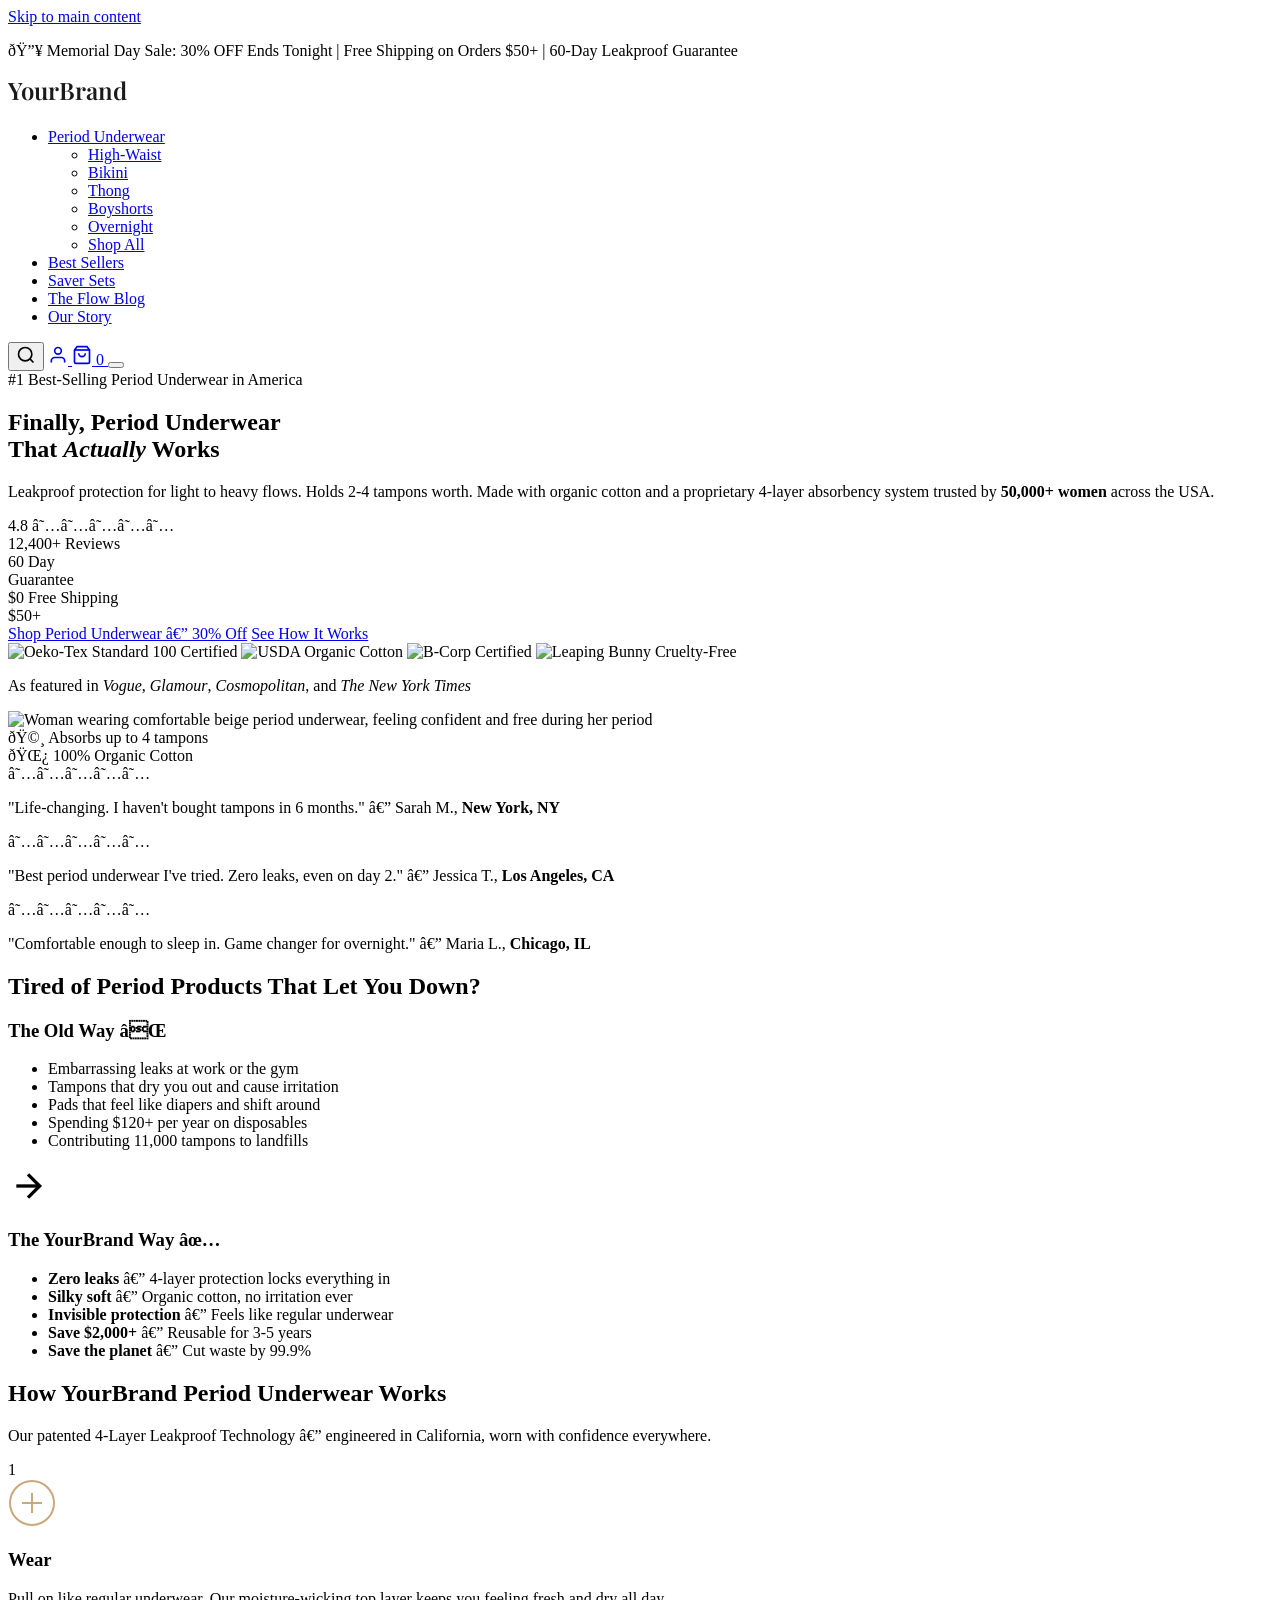
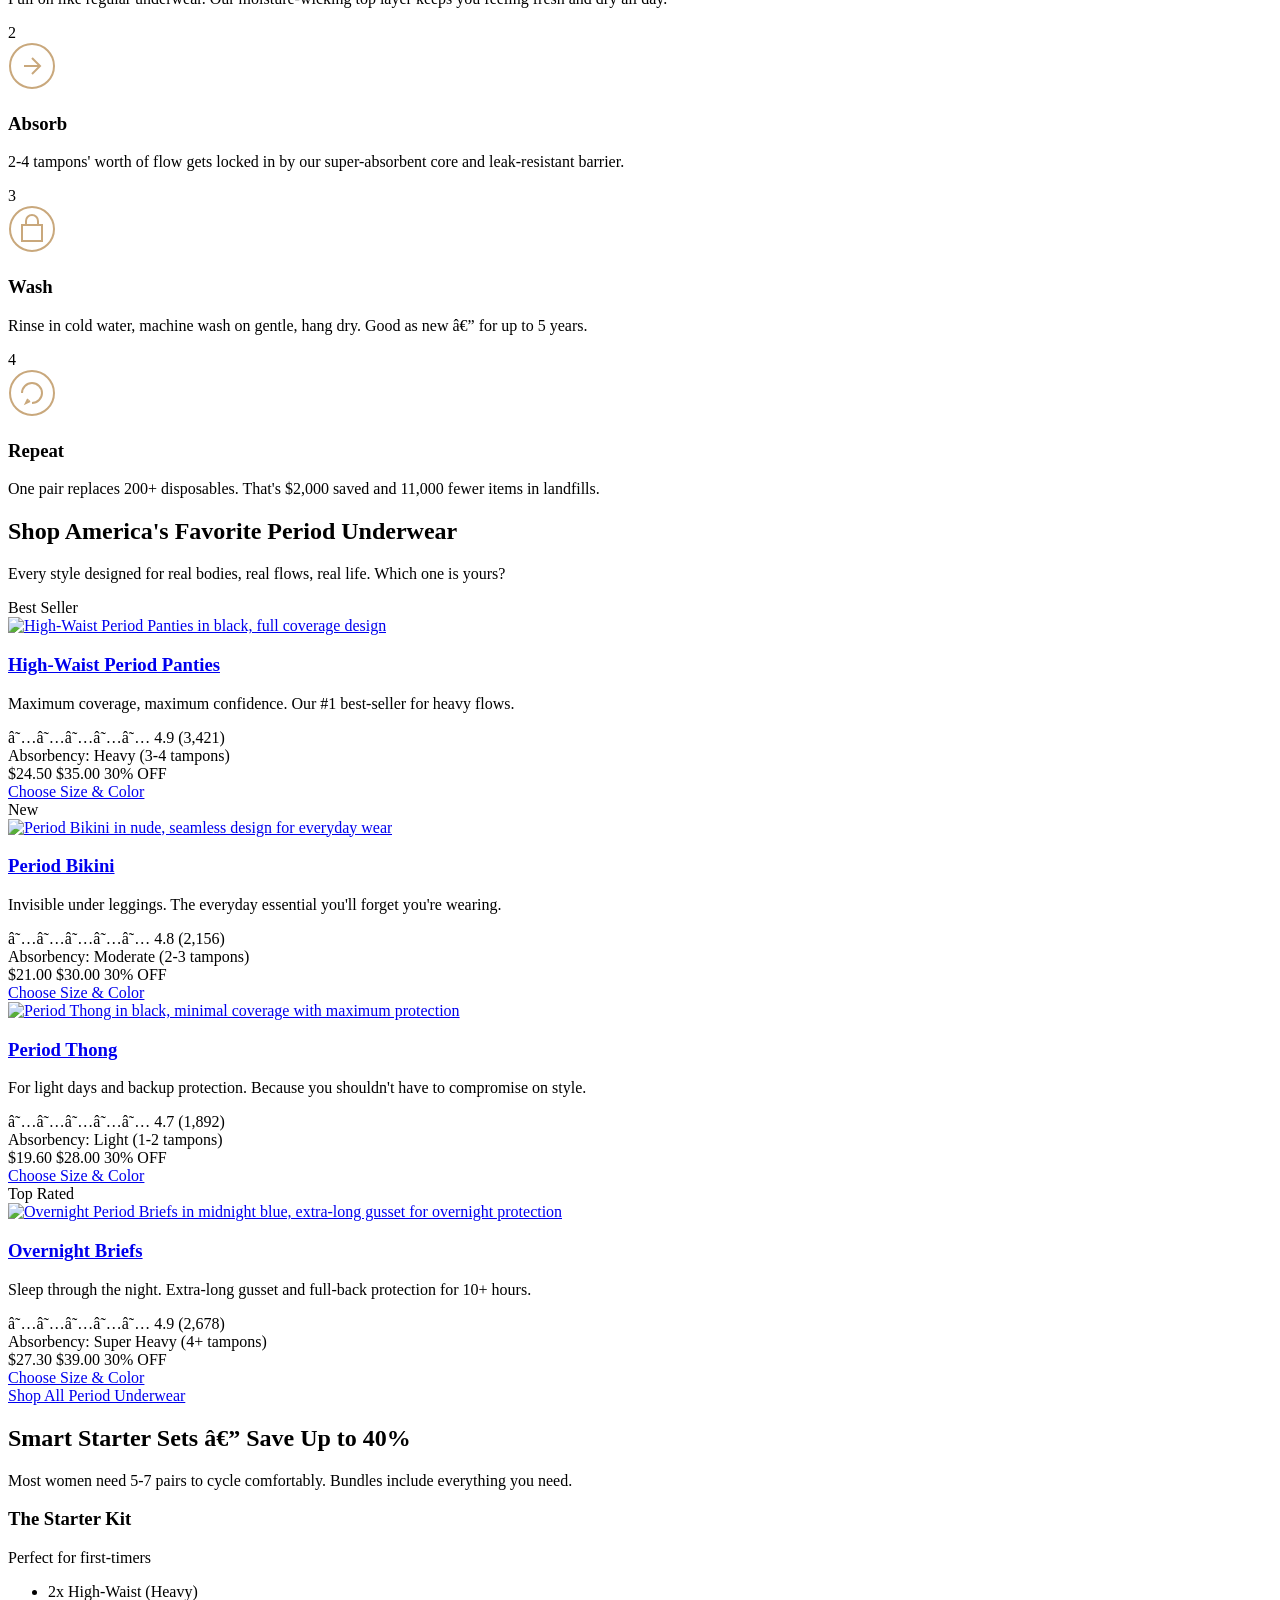
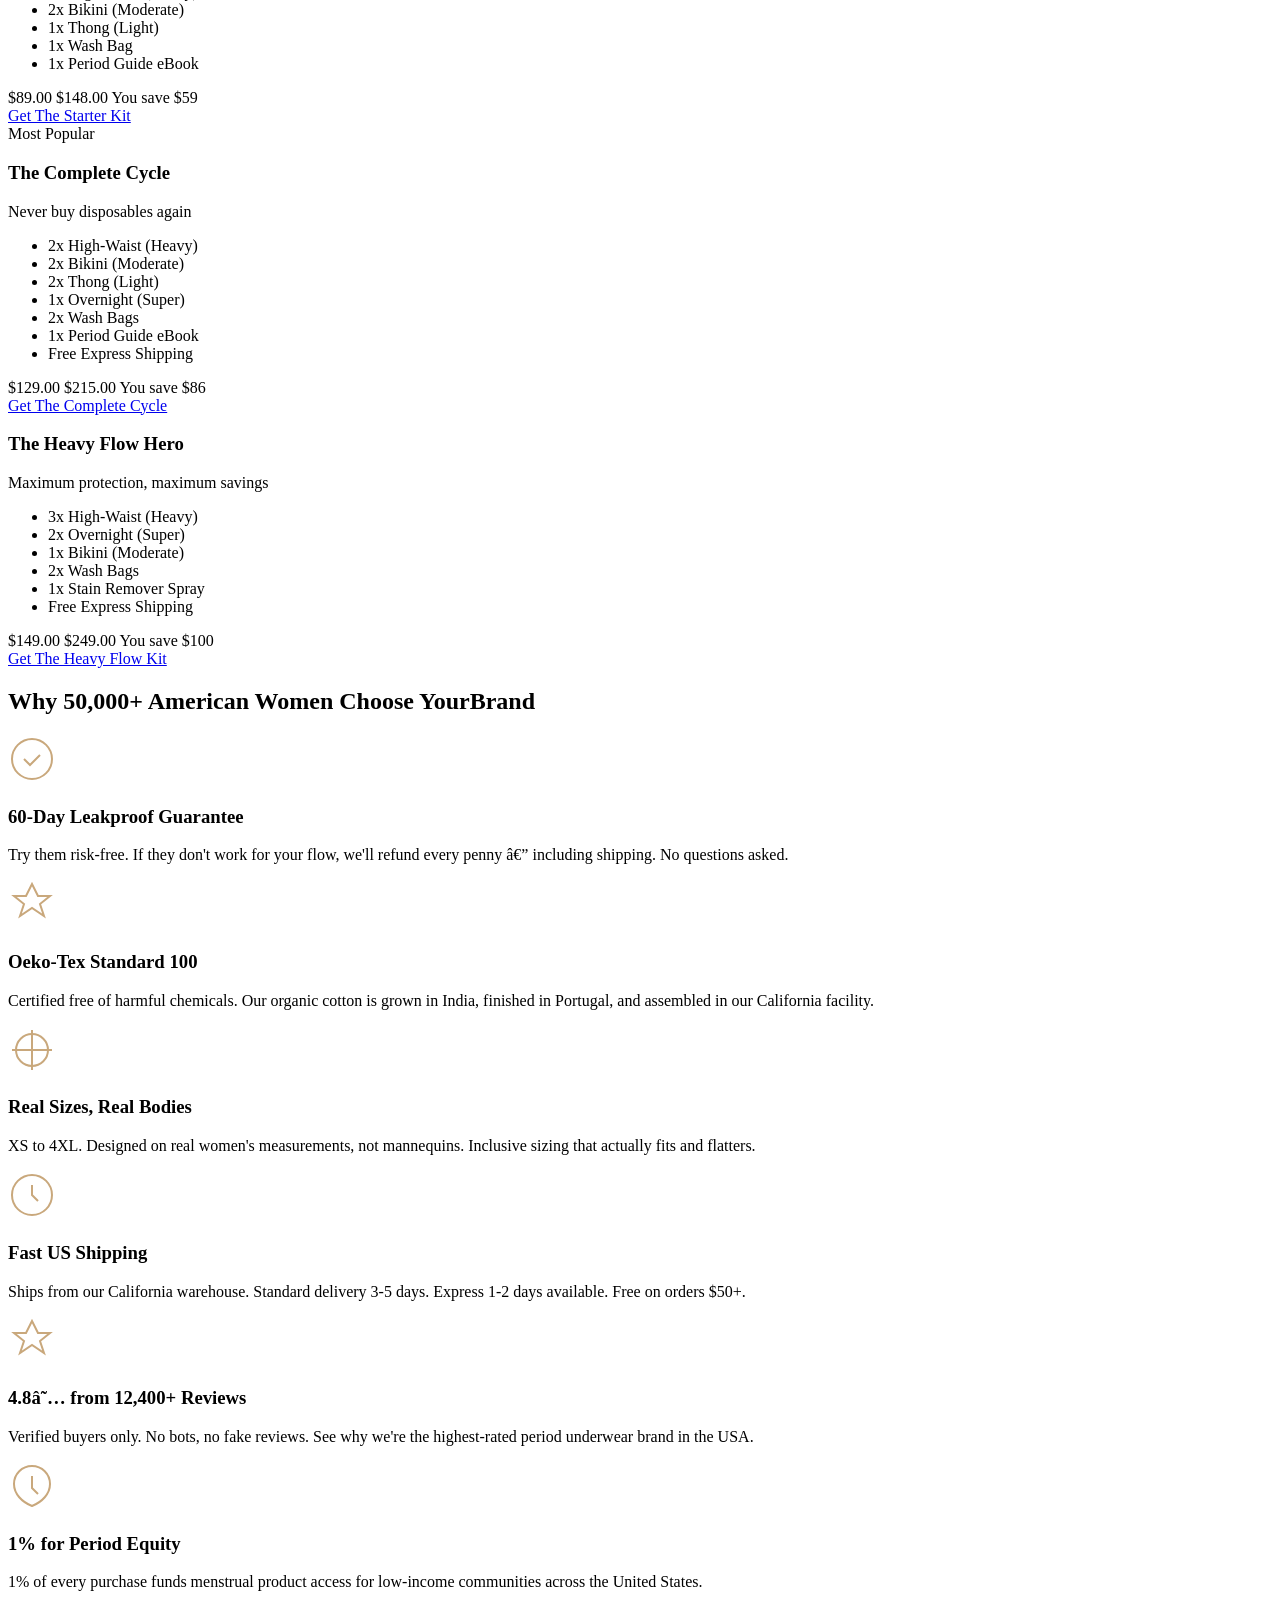
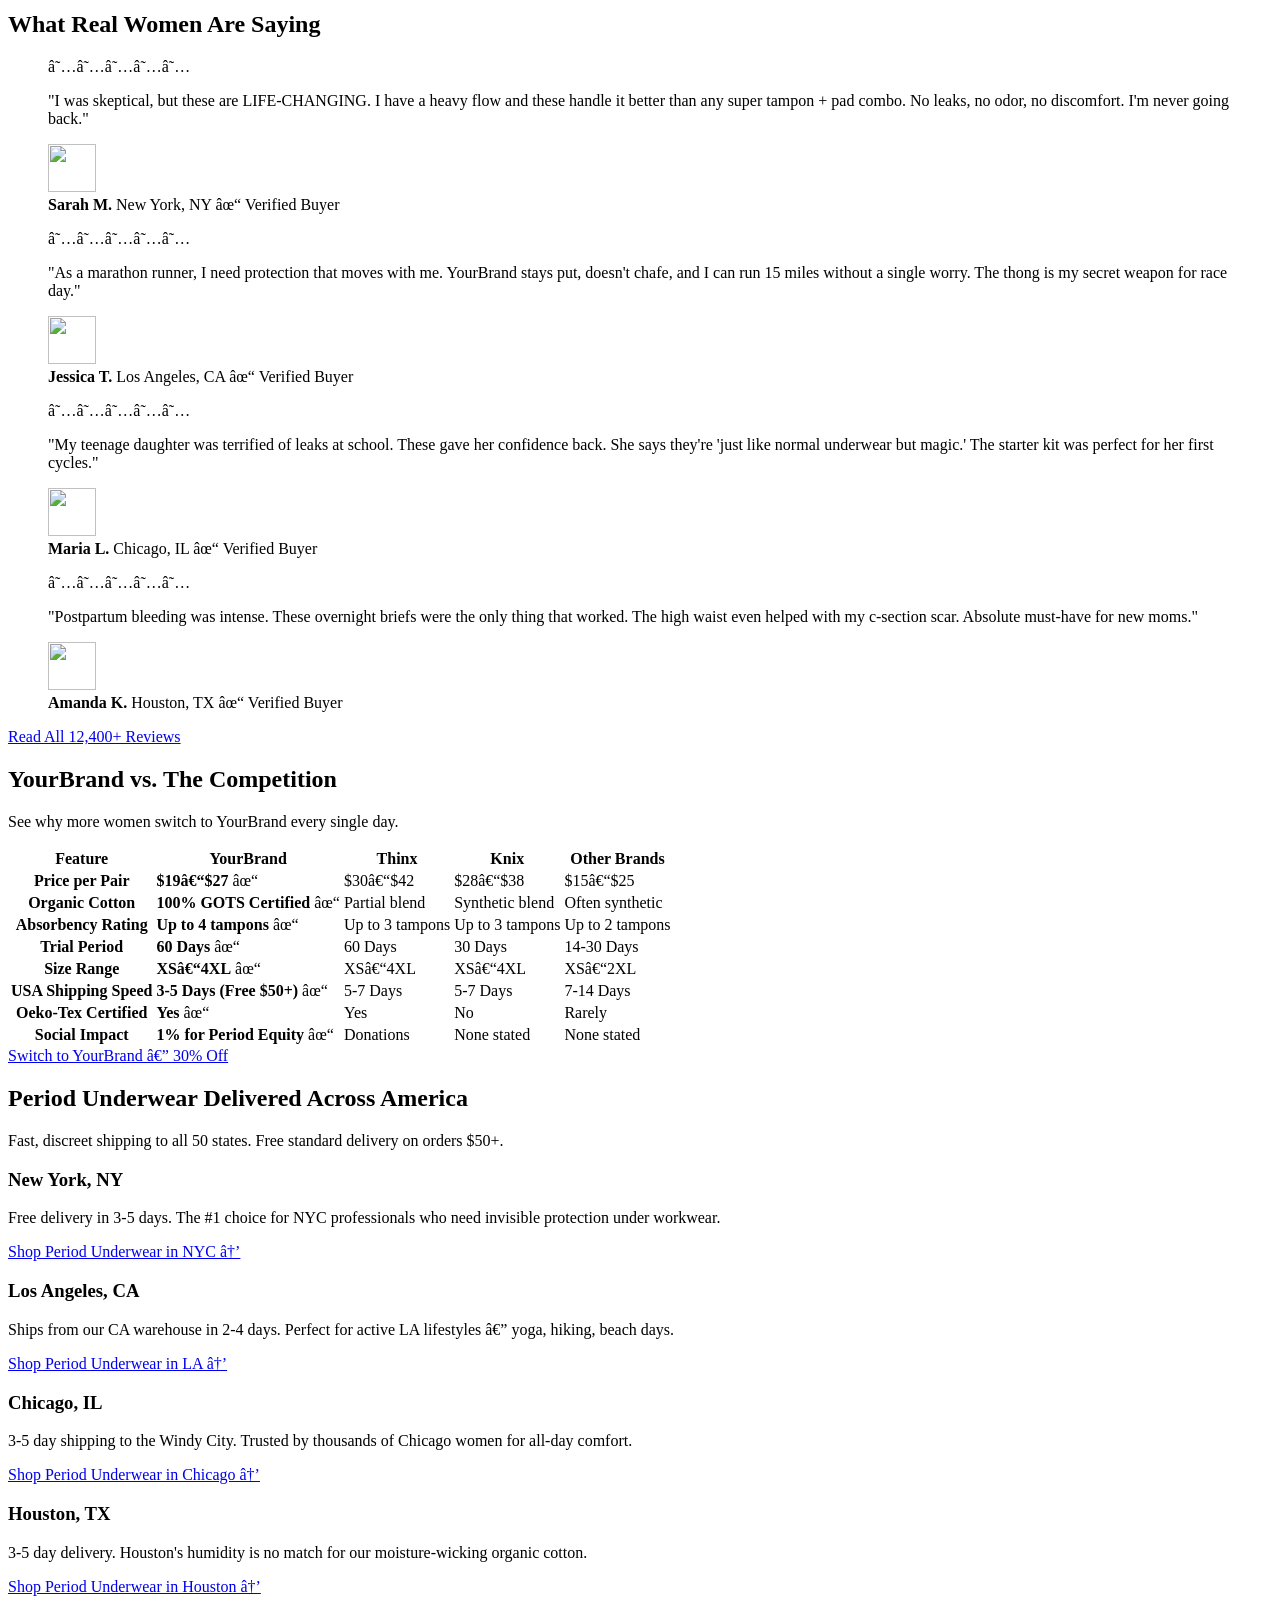
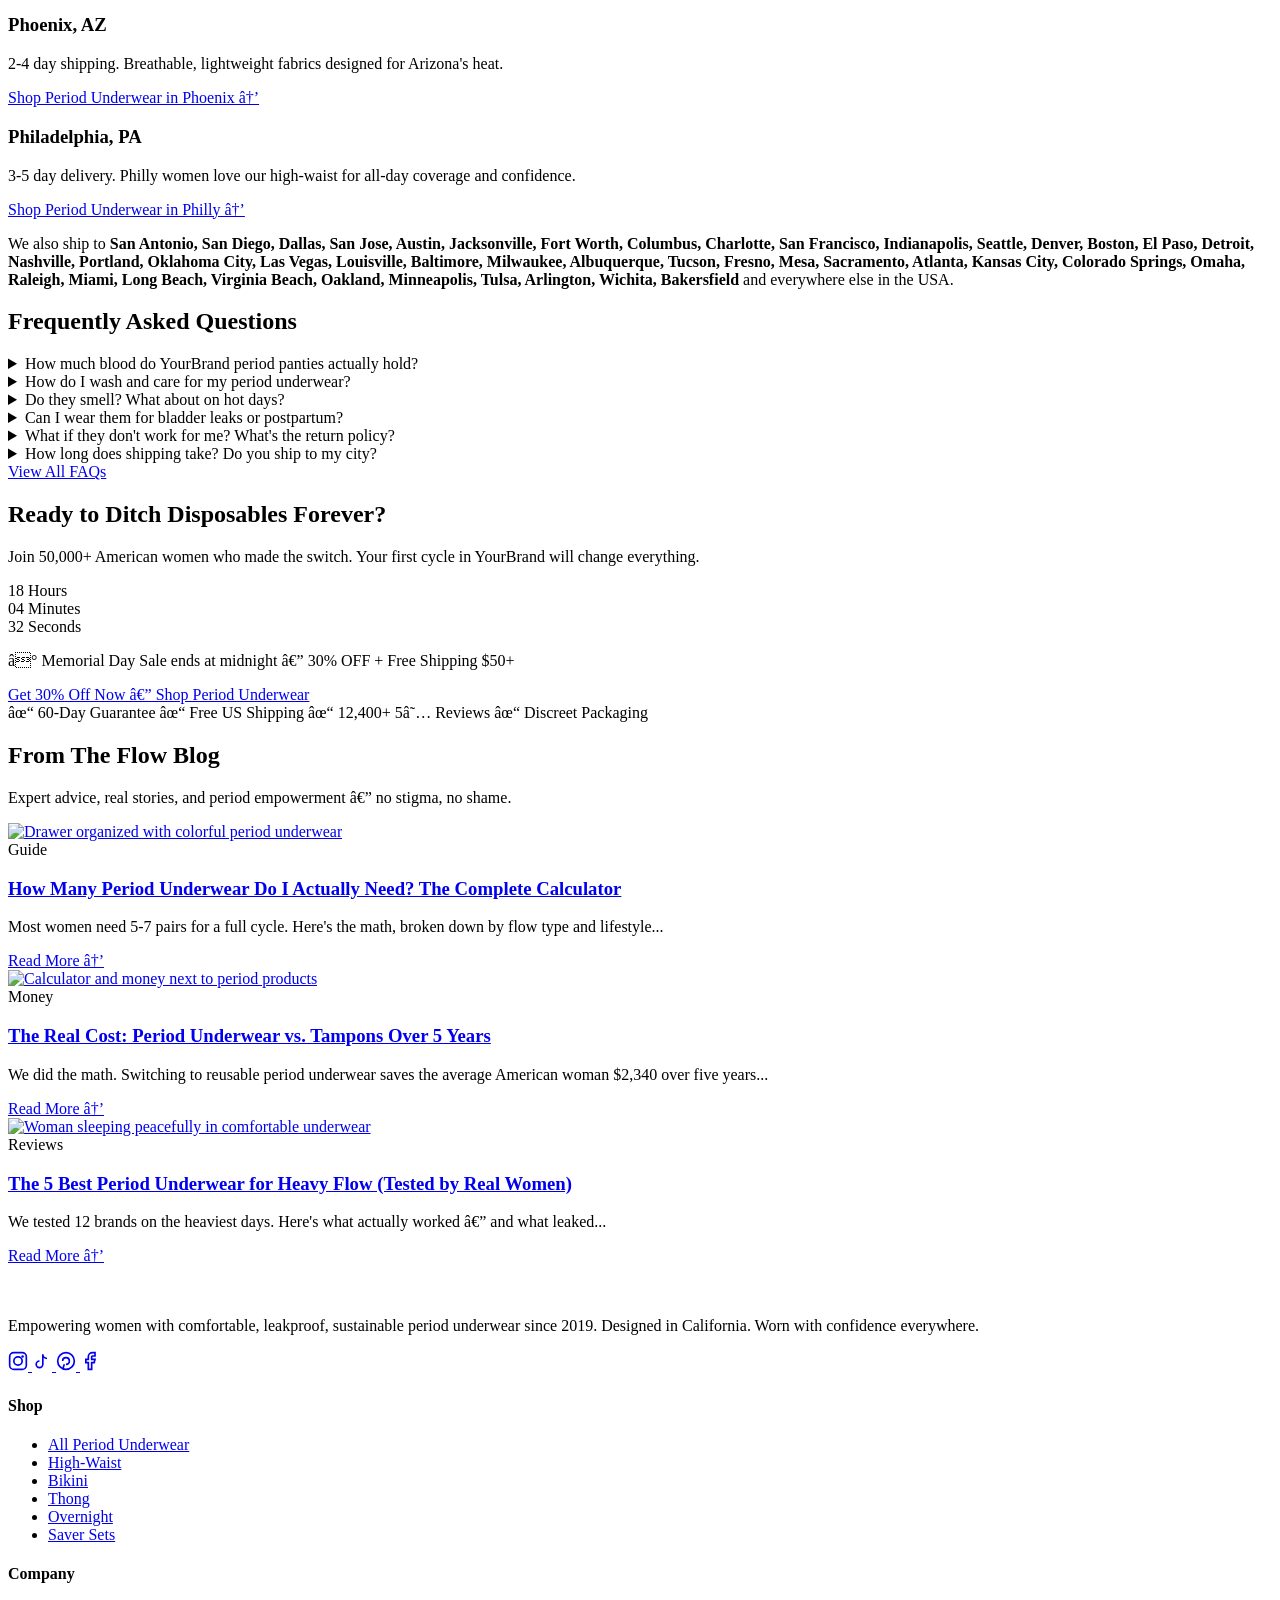
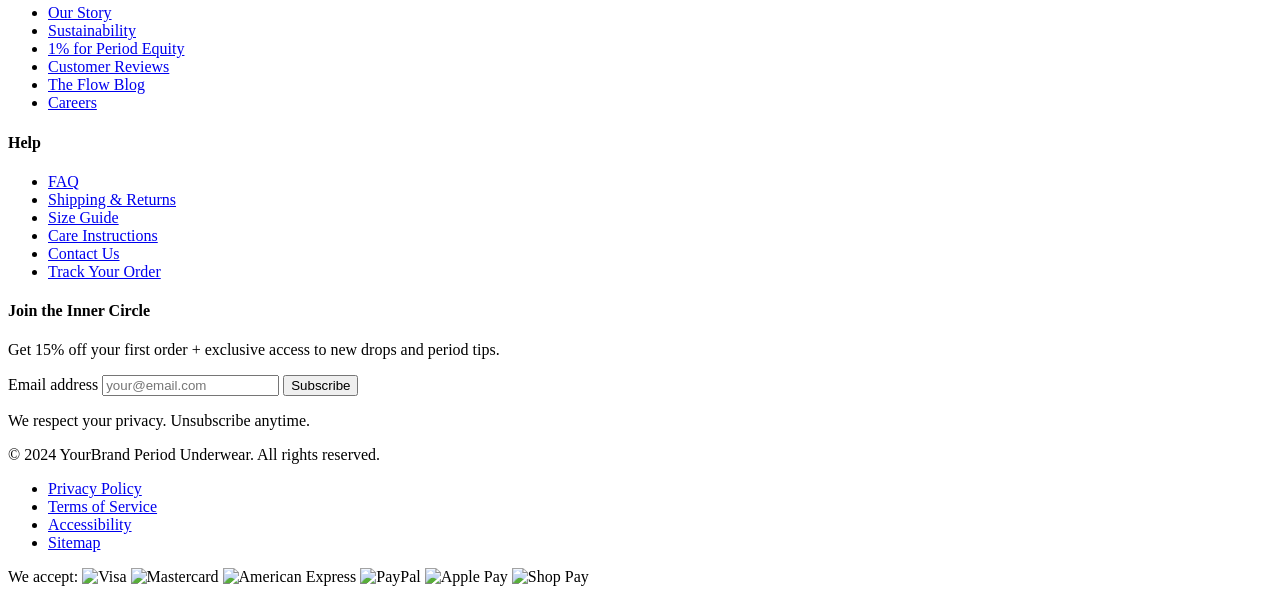
==== commit b1eae102: "fix: add base href for GitHub Pages subfolder deployment, ensure CSS paths resolve correctly" ====
--- a/index.html
+++ b/index.html
@@ -2,6 +2,7 @@
 <html lang="en-US">
 <head>
     <meta charset="UTF-8">
+    <base href="/underwear/">
     <meta name="viewport" content="width=device-width, initial-scale=1.0">
     <meta http-equiv="X-UA-Compatible" content="IE=edge">
     
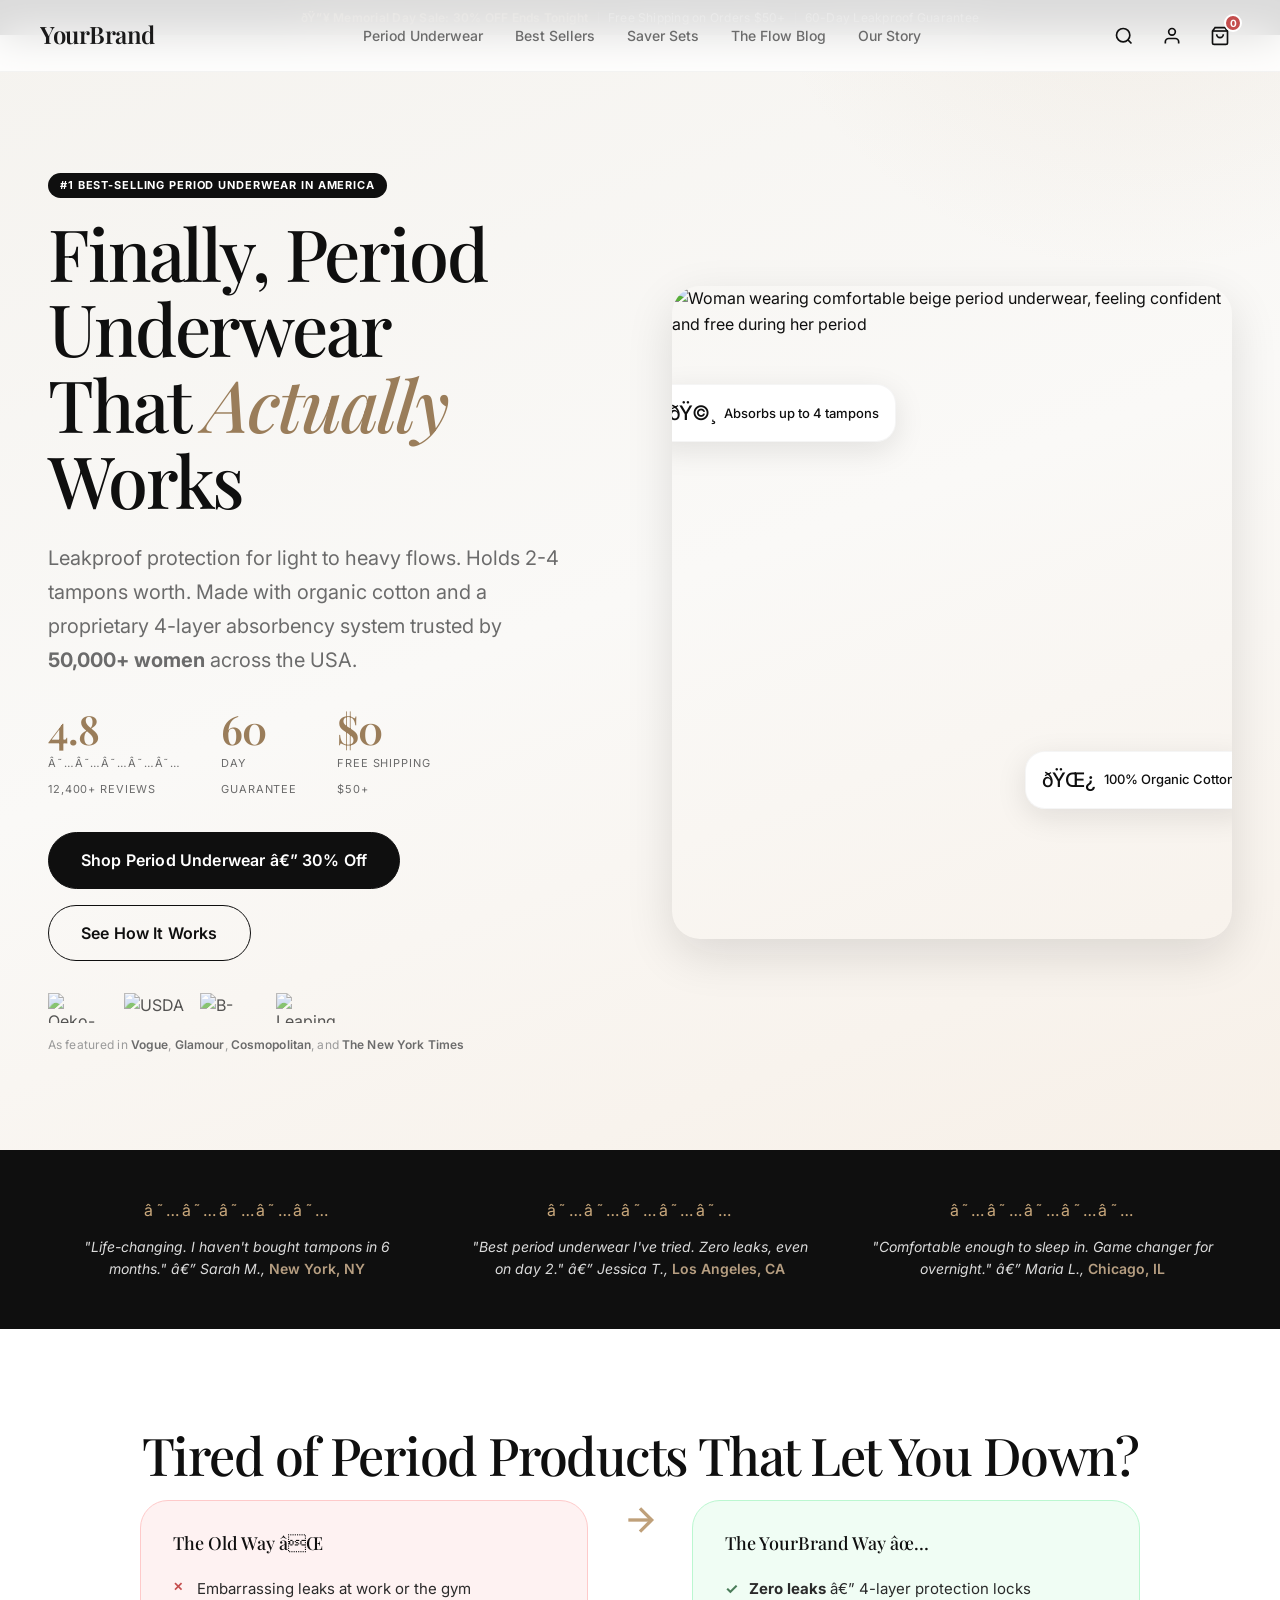
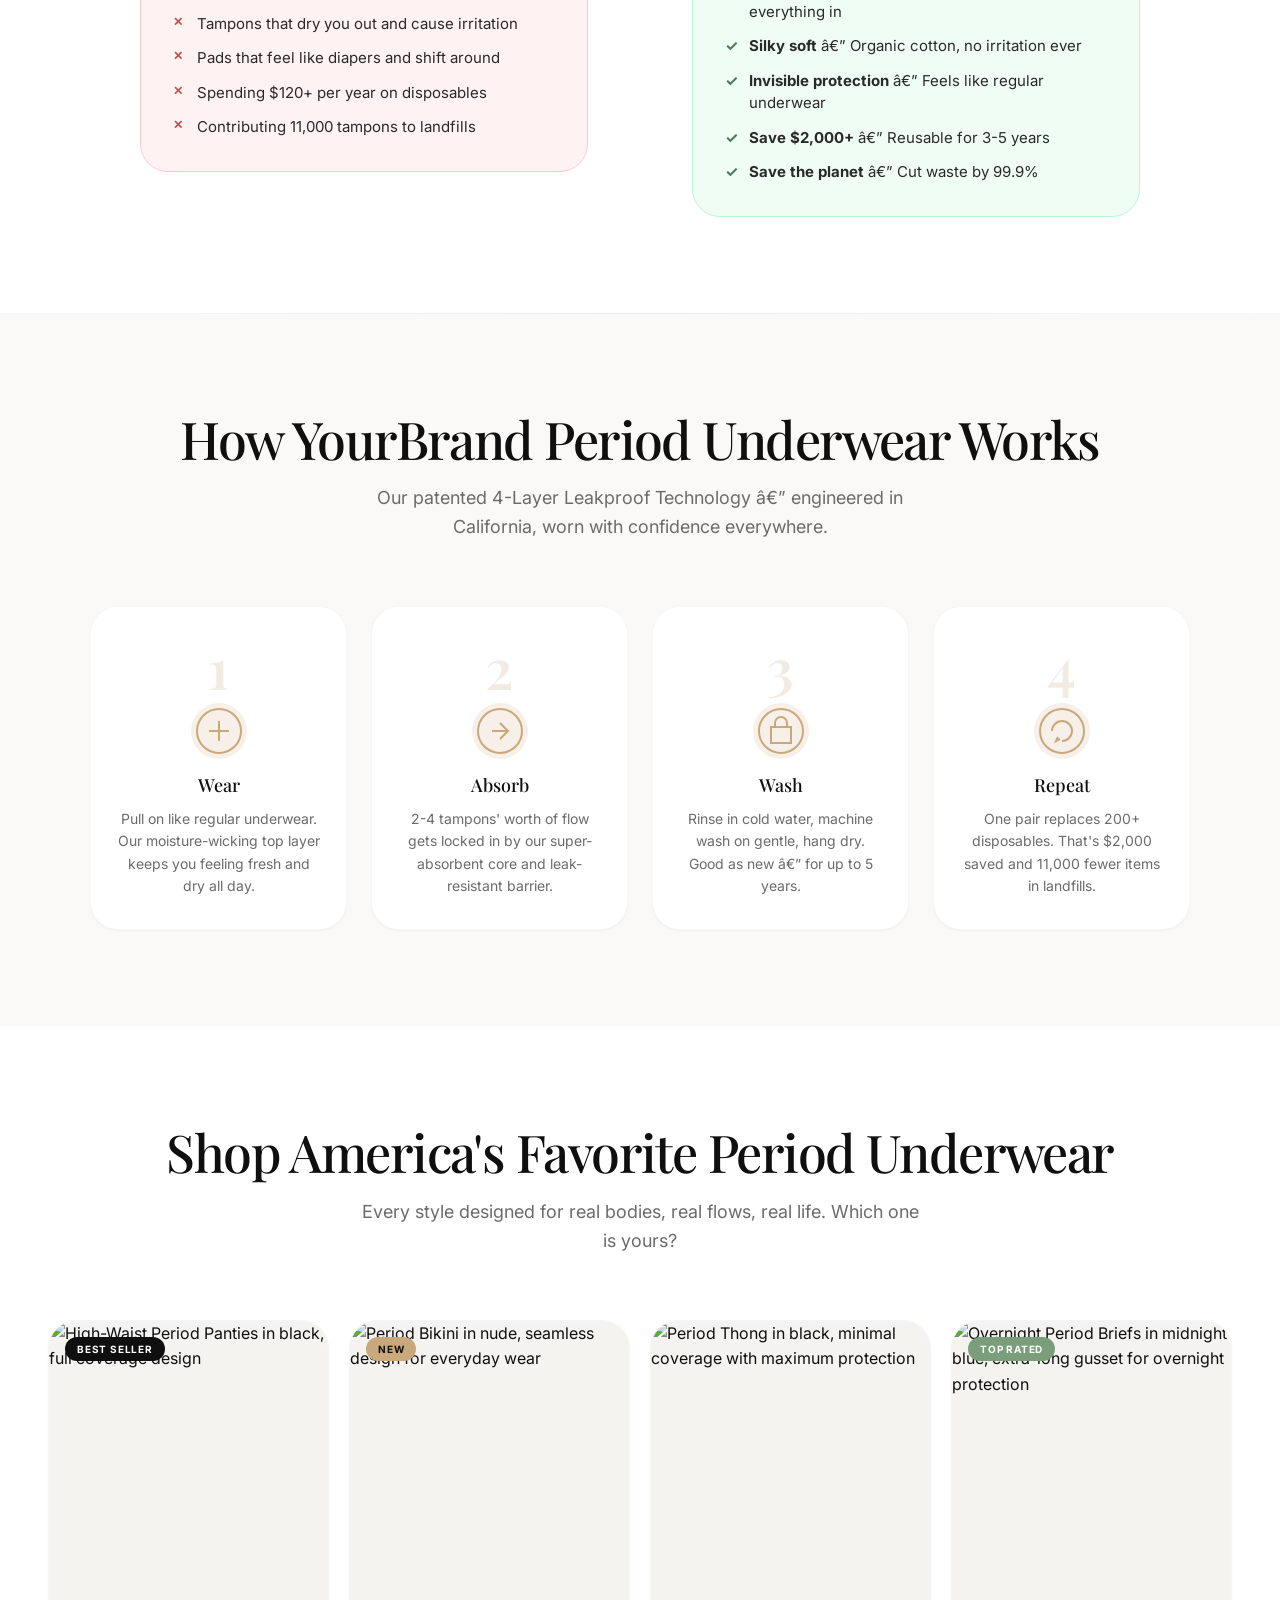
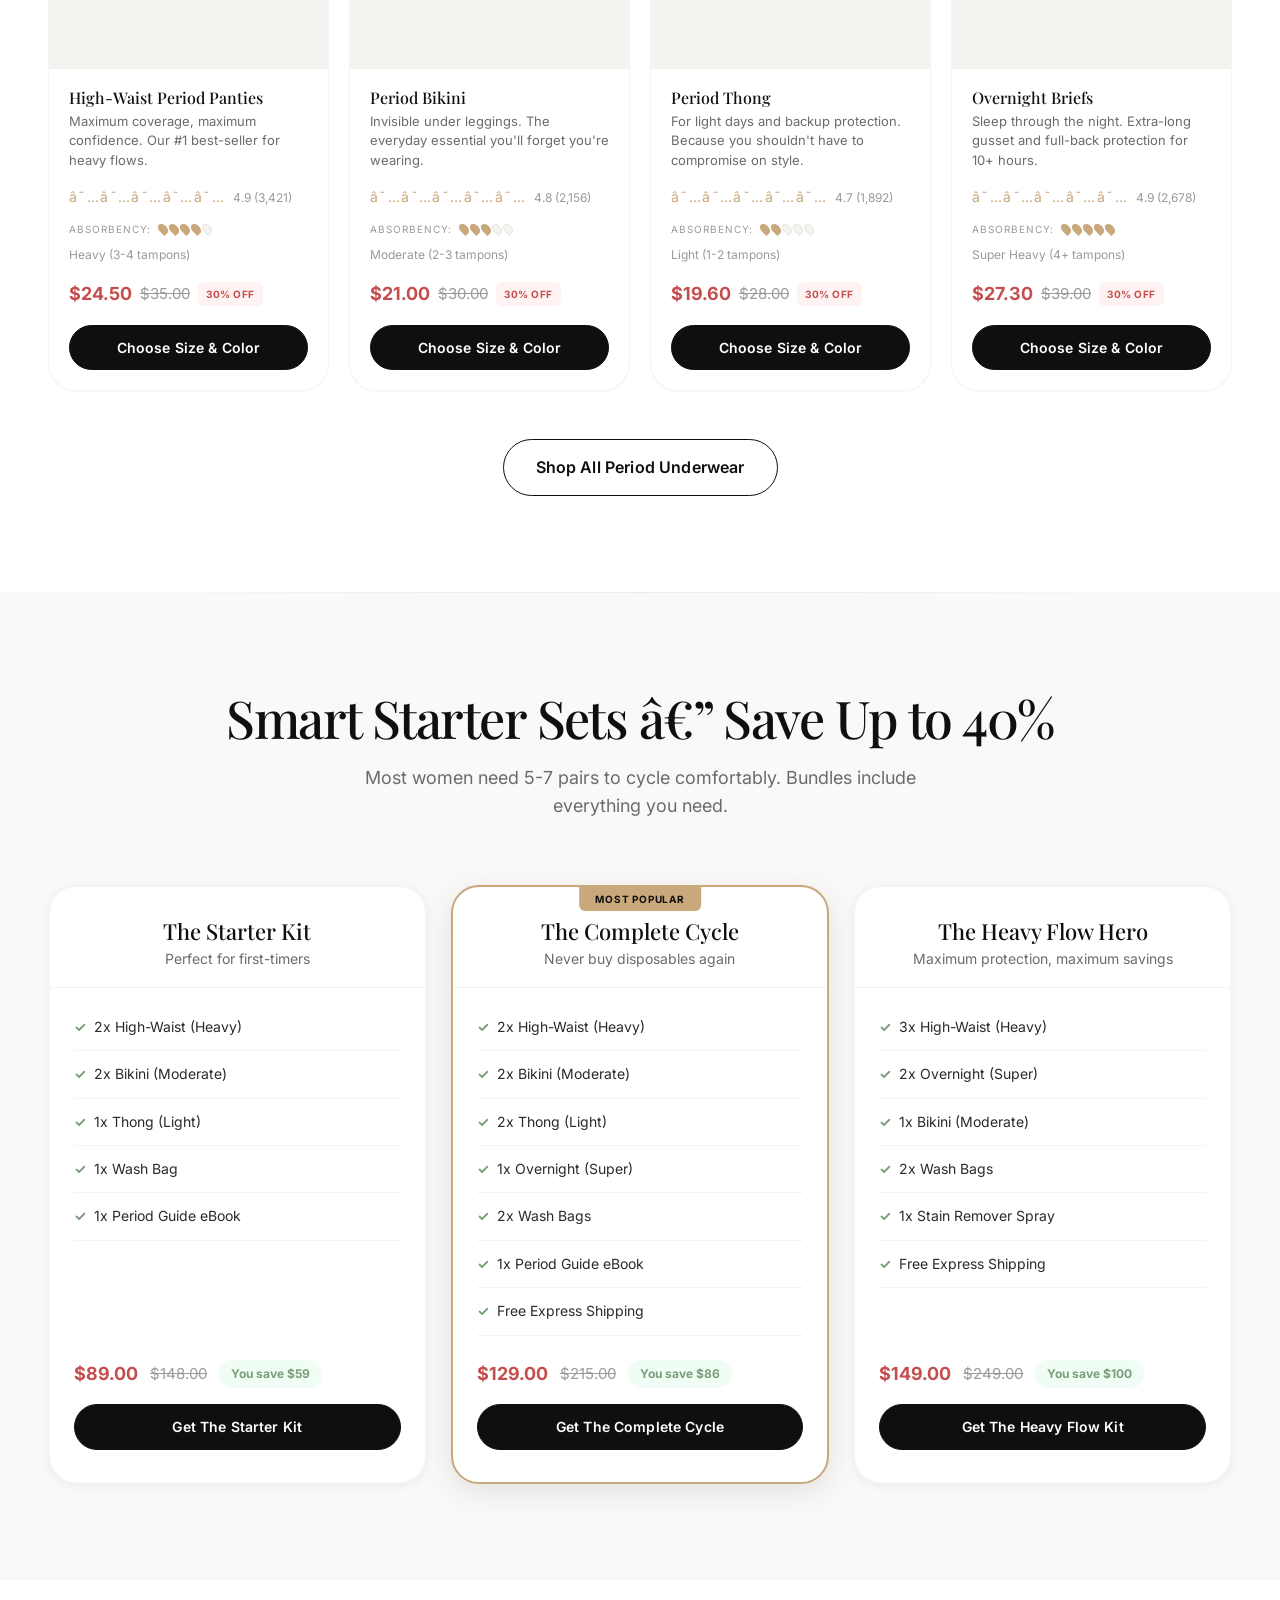
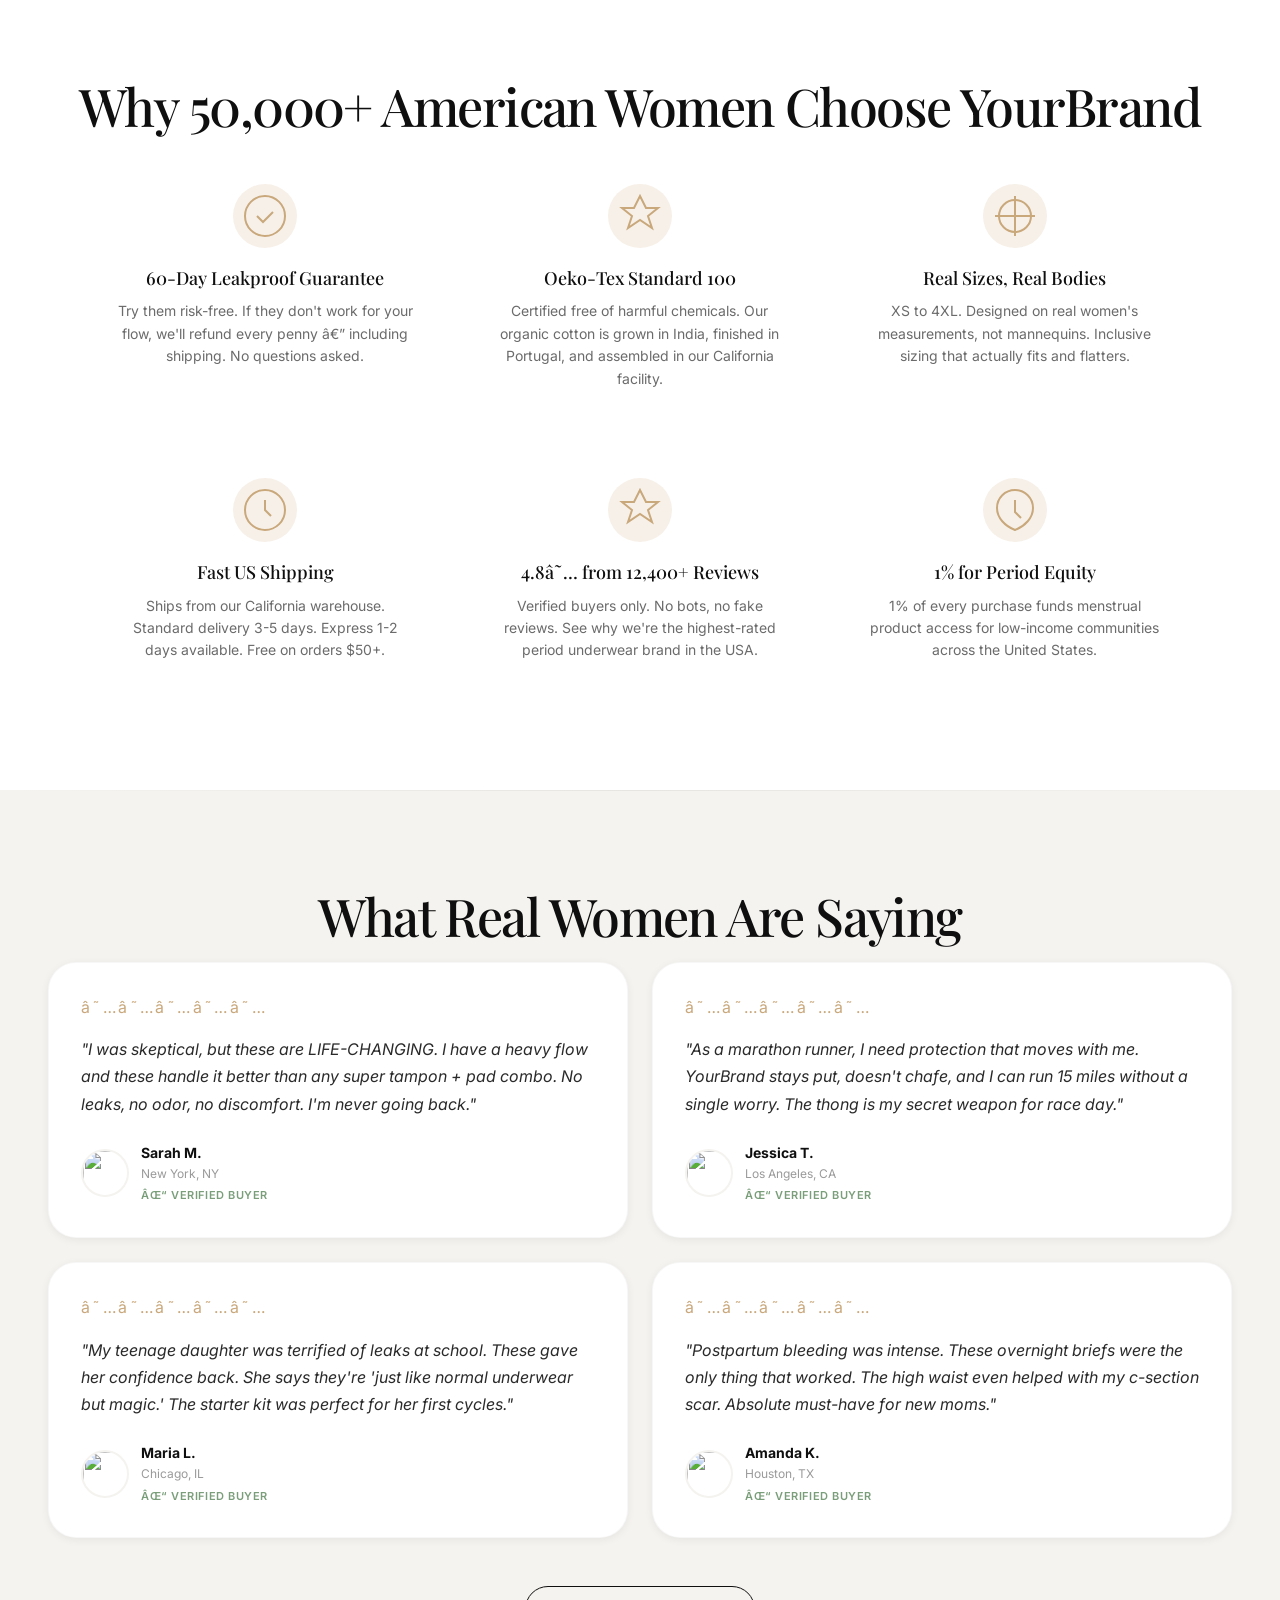
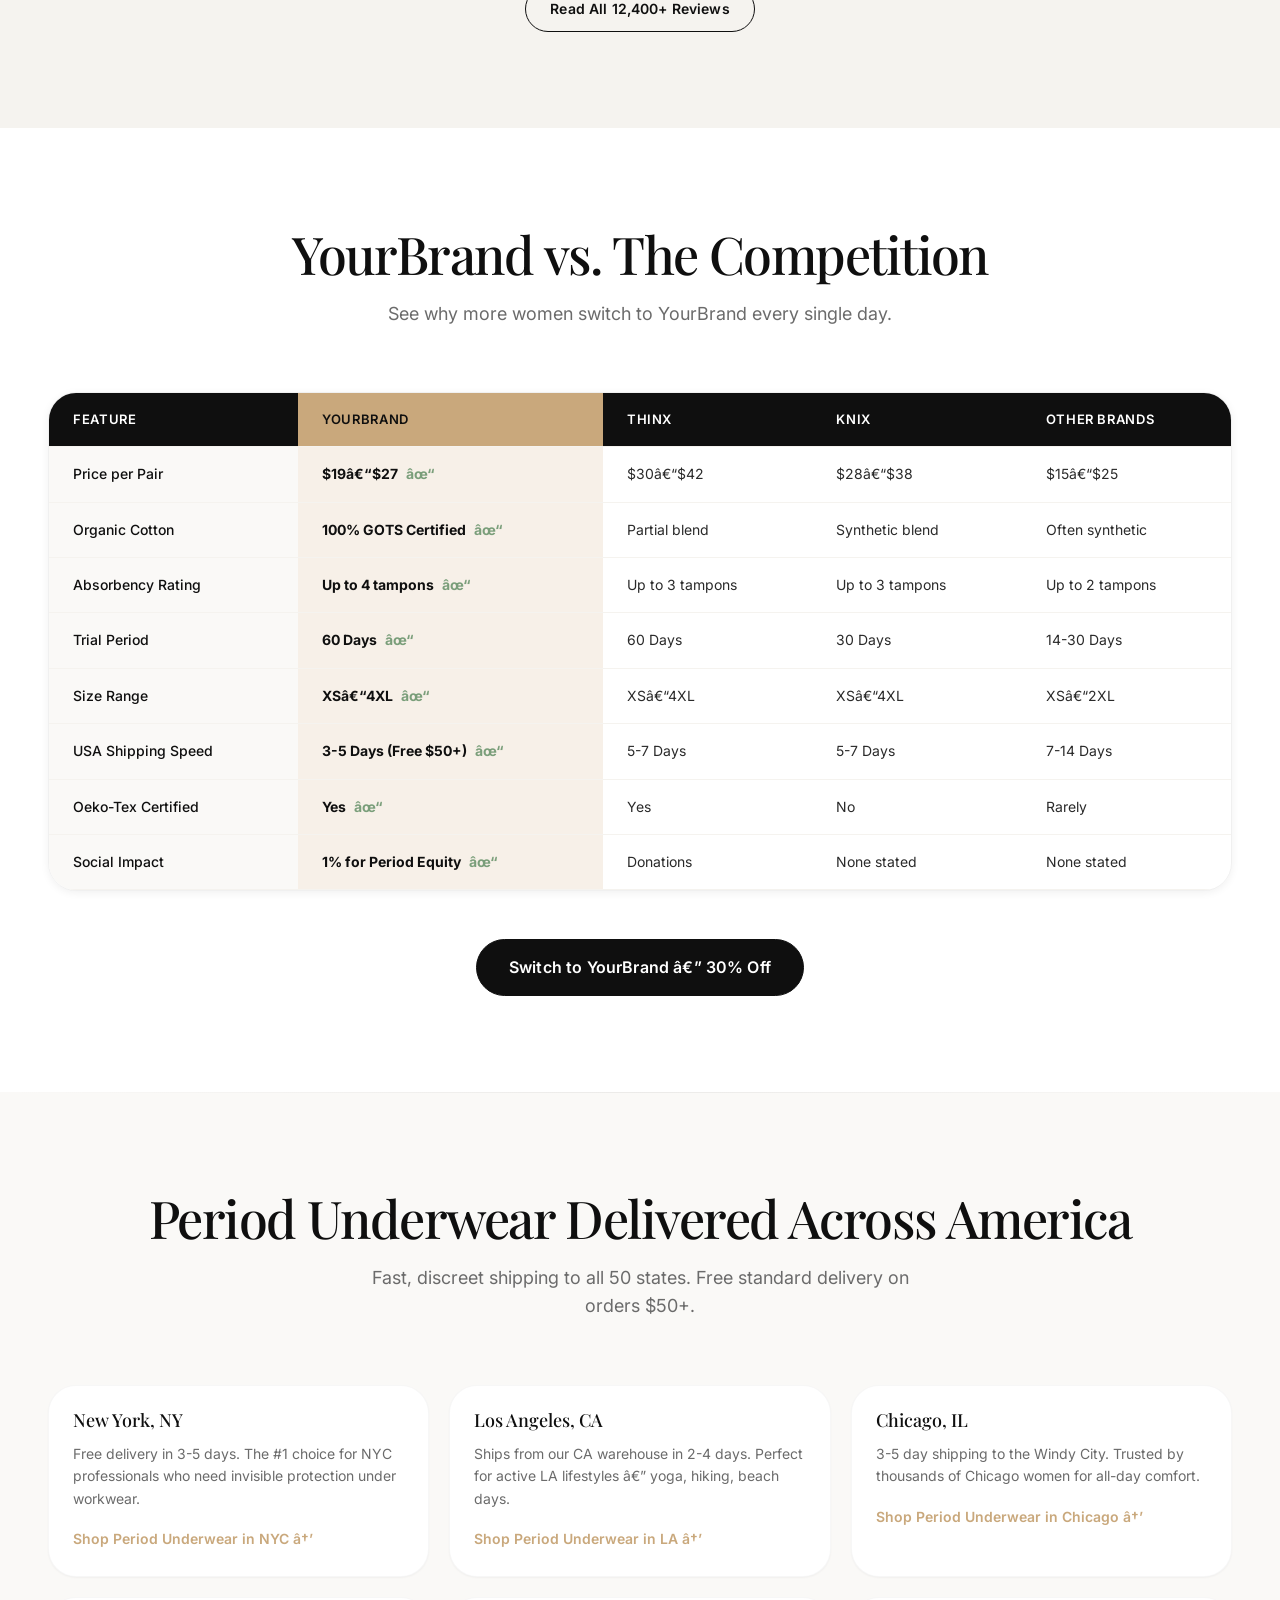
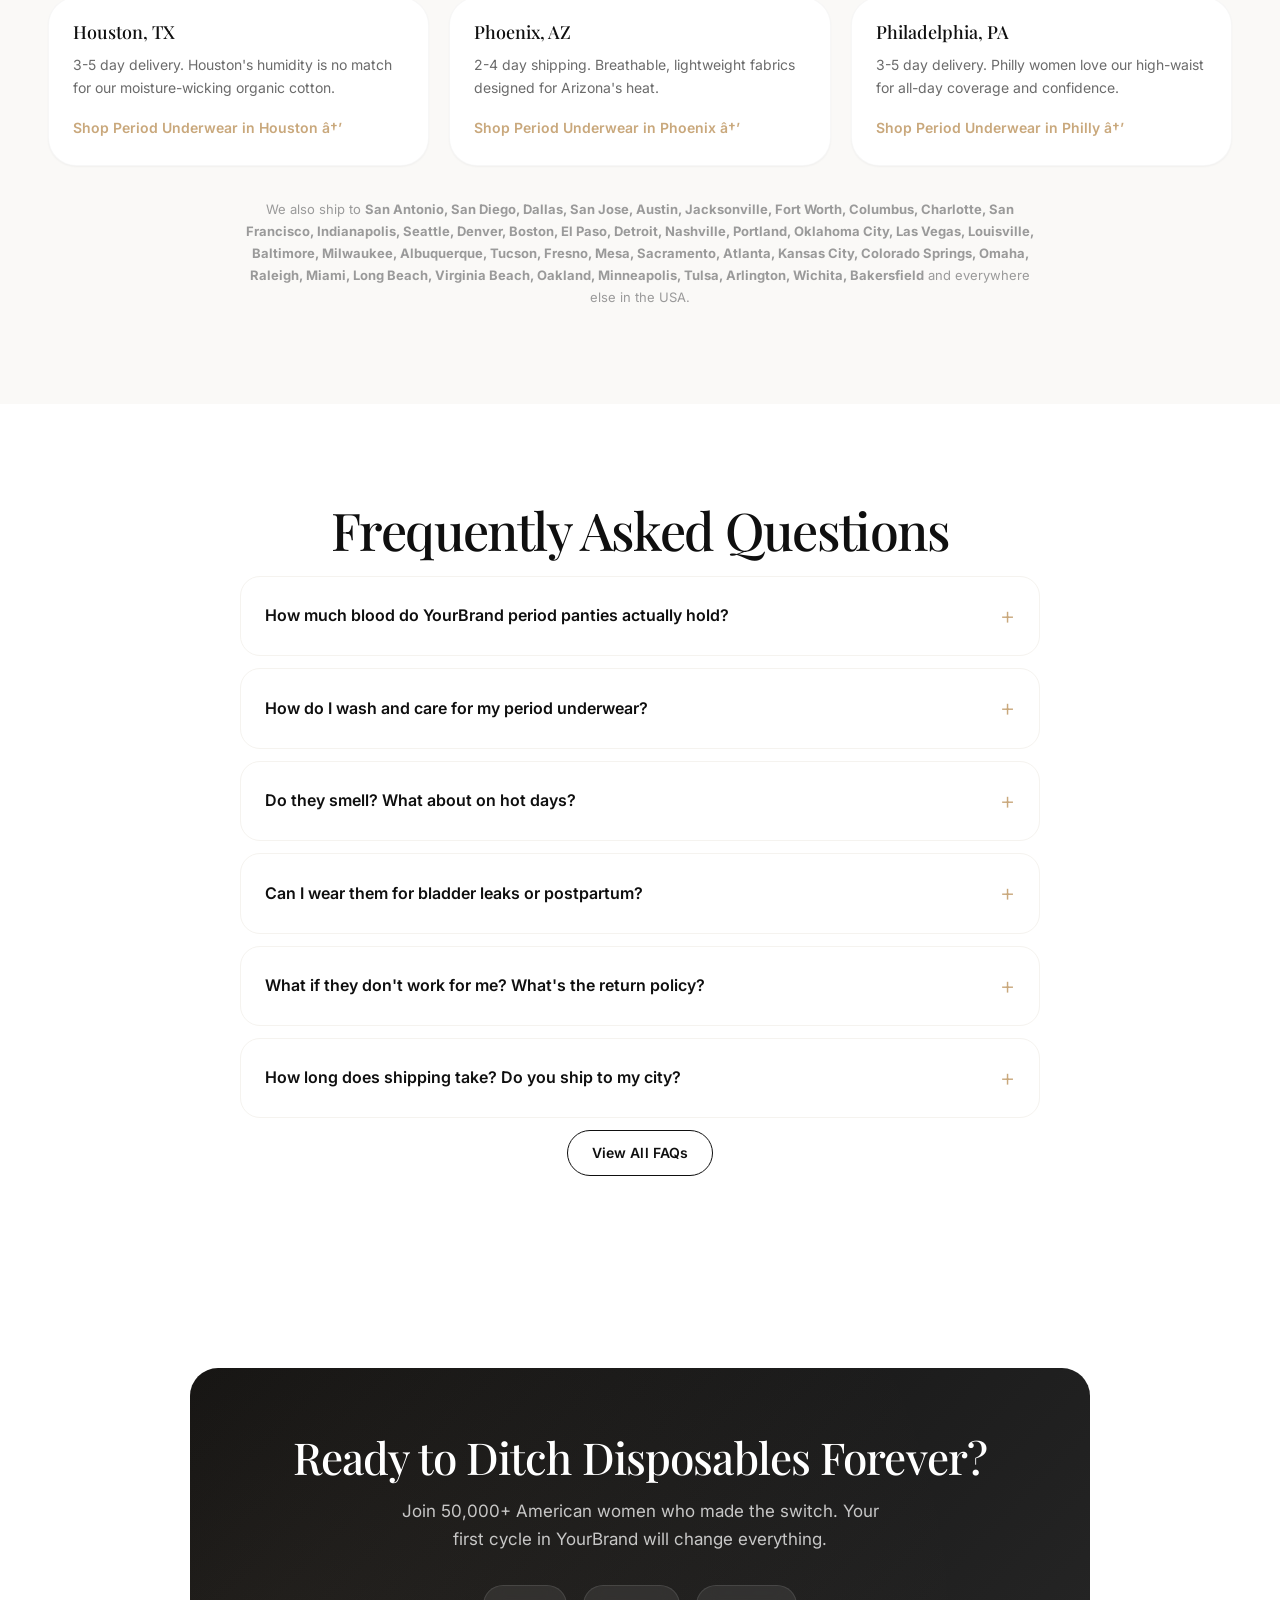
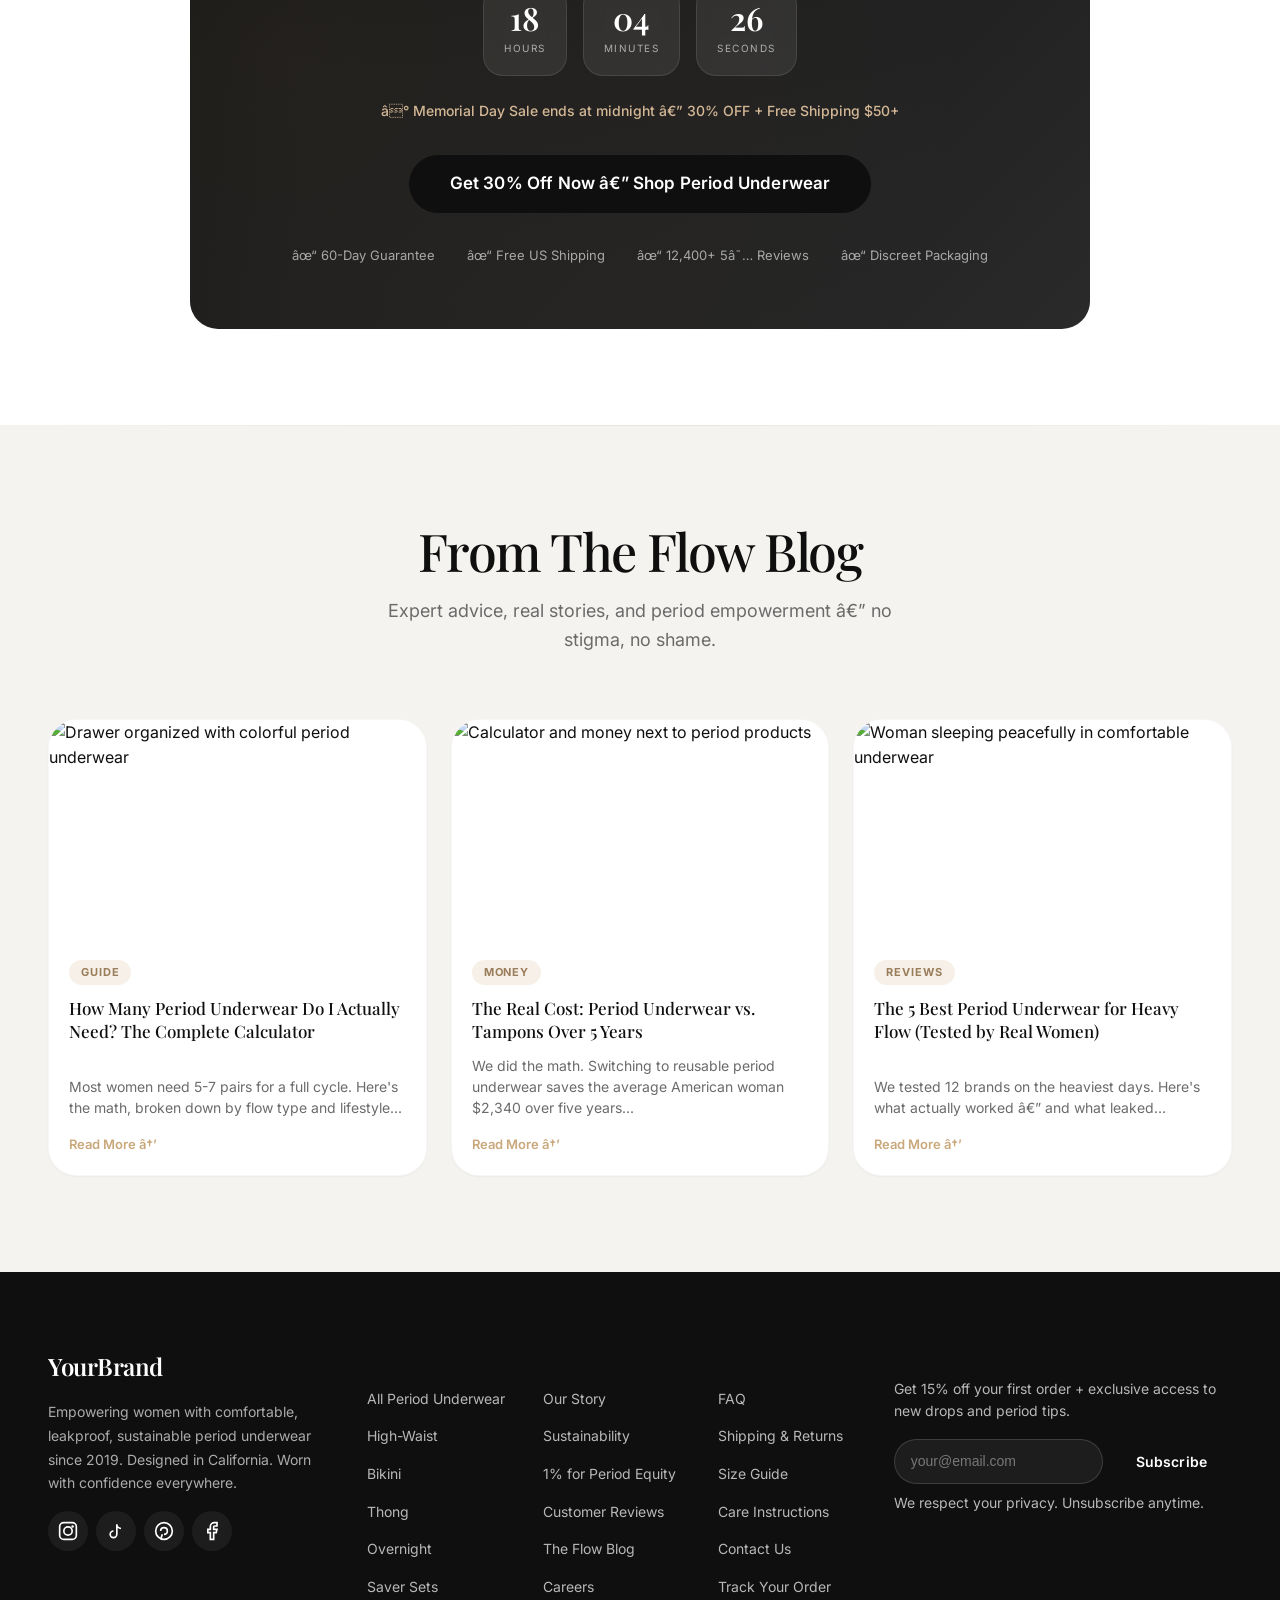
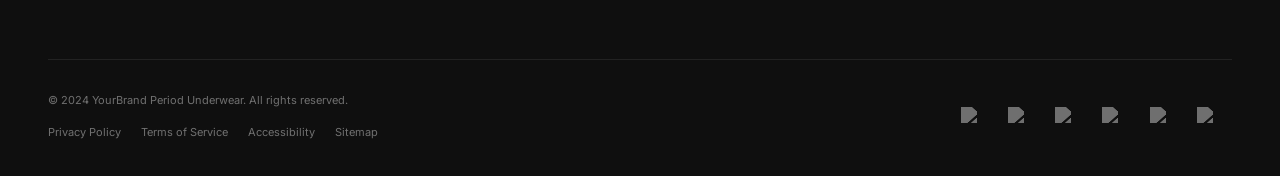
==== commit d7438919: "test: add CSS test files to debug loading issue" ====
--- a/index.html
+++ b/index.html
@@ -2,7 +2,6 @@
 <html lang="en-US">
 <head>
     <meta charset="UTF-8">
-    <base href="/underwear/">
     <meta name="viewport" content="width=device-width, initial-scale=1.0">
     <meta http-equiv="X-UA-Compatible" content="IE=edge">
     
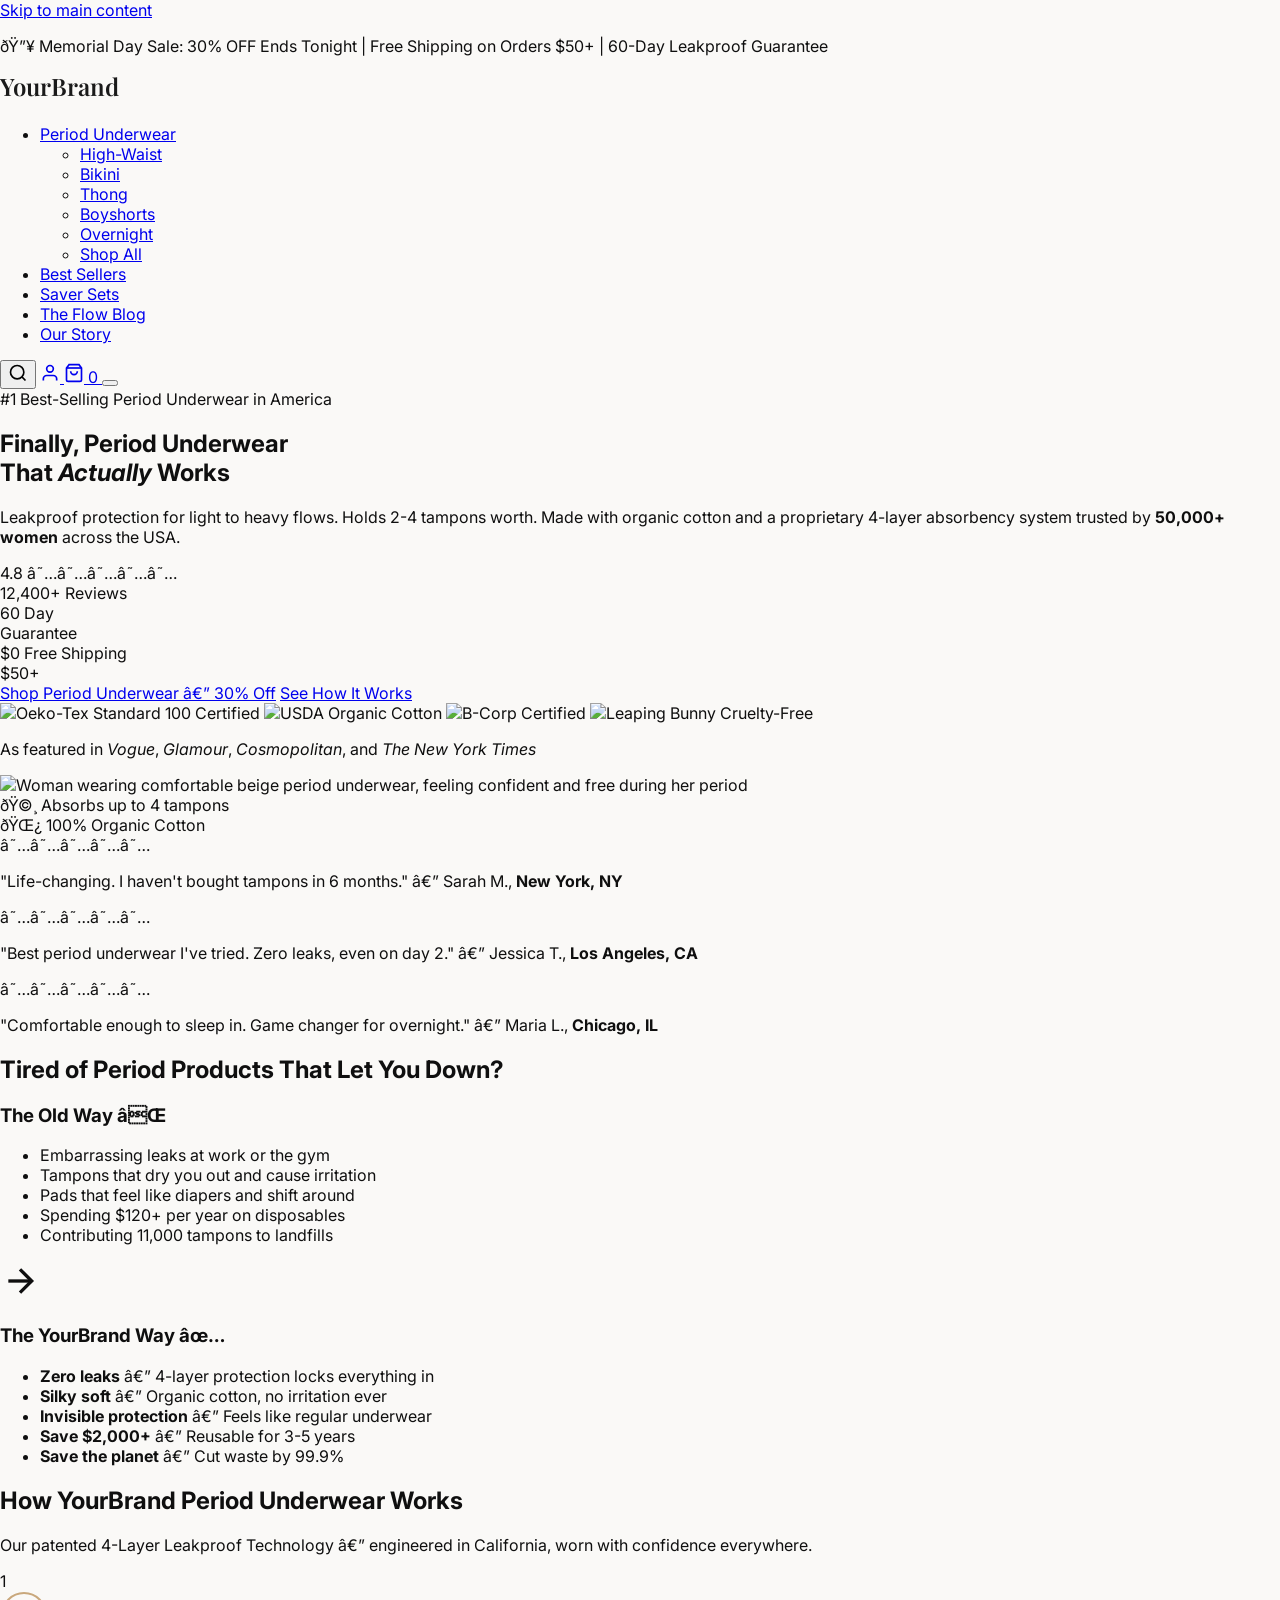
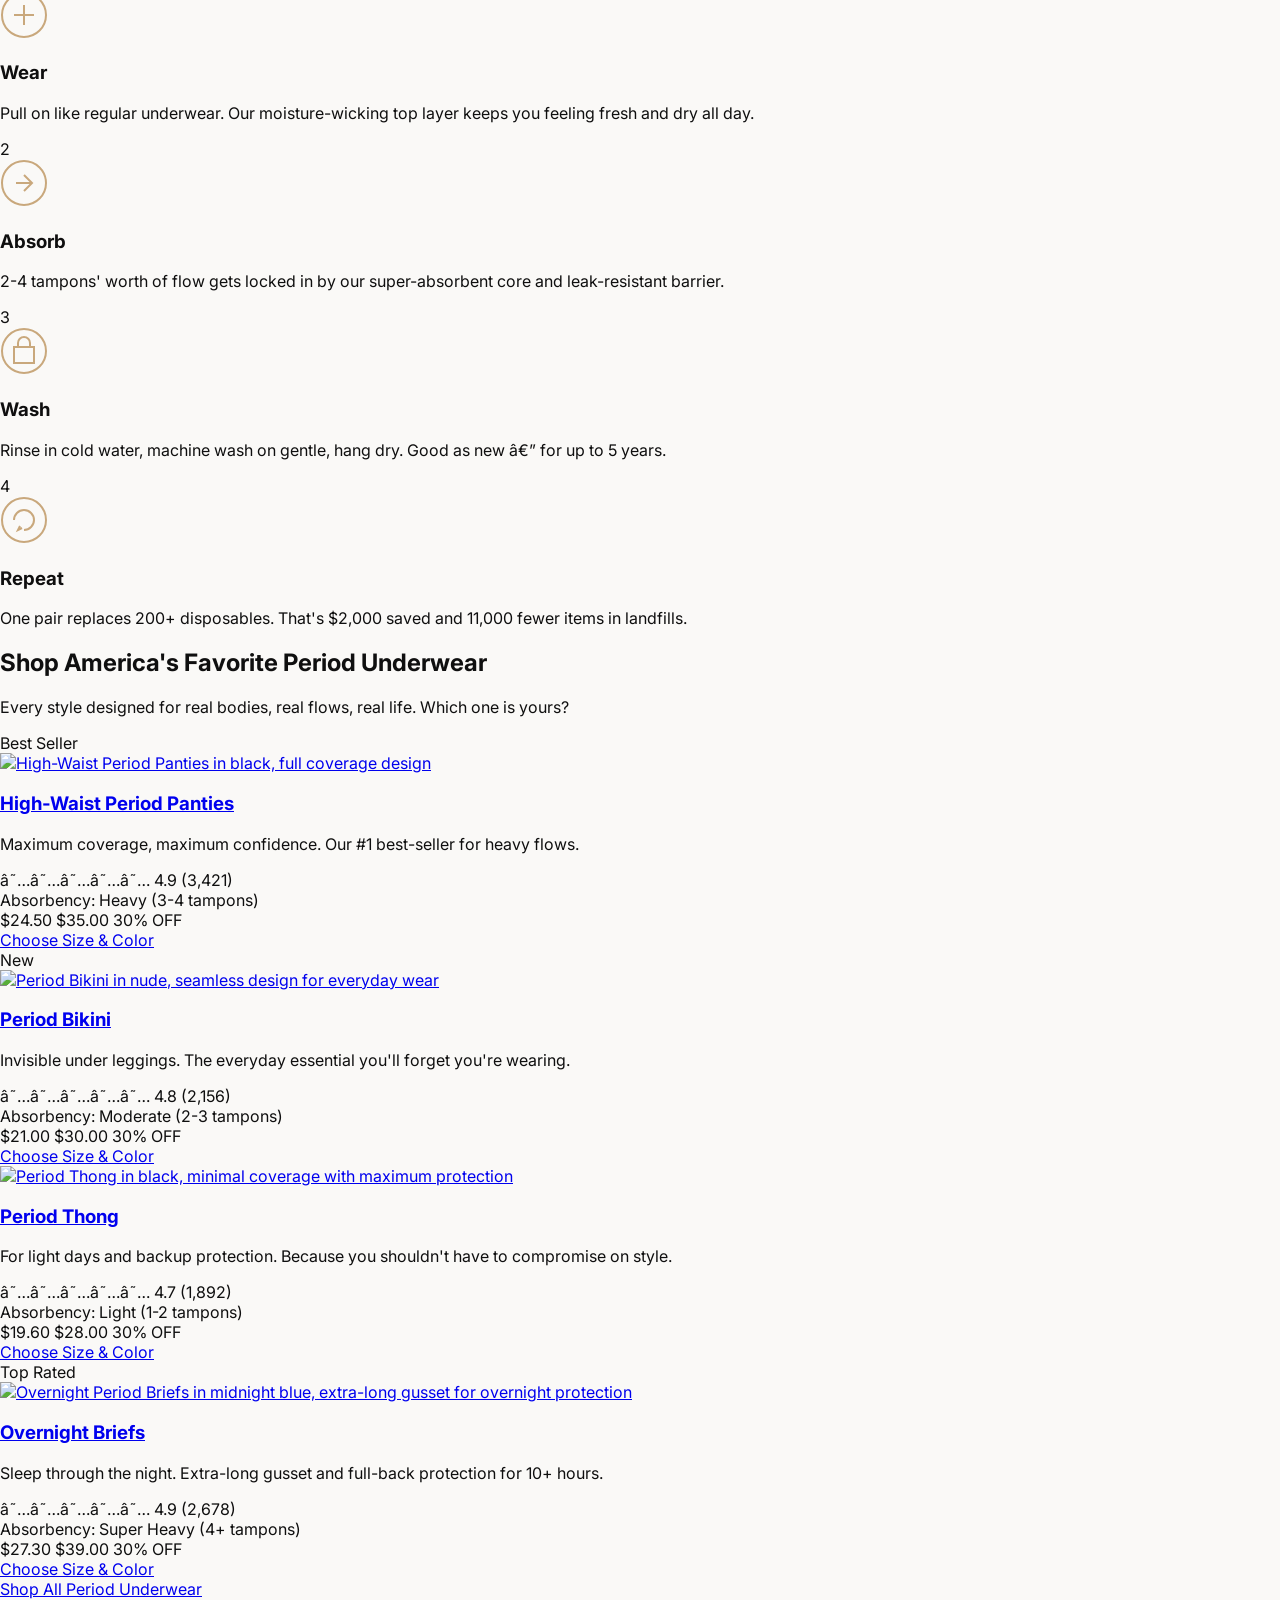
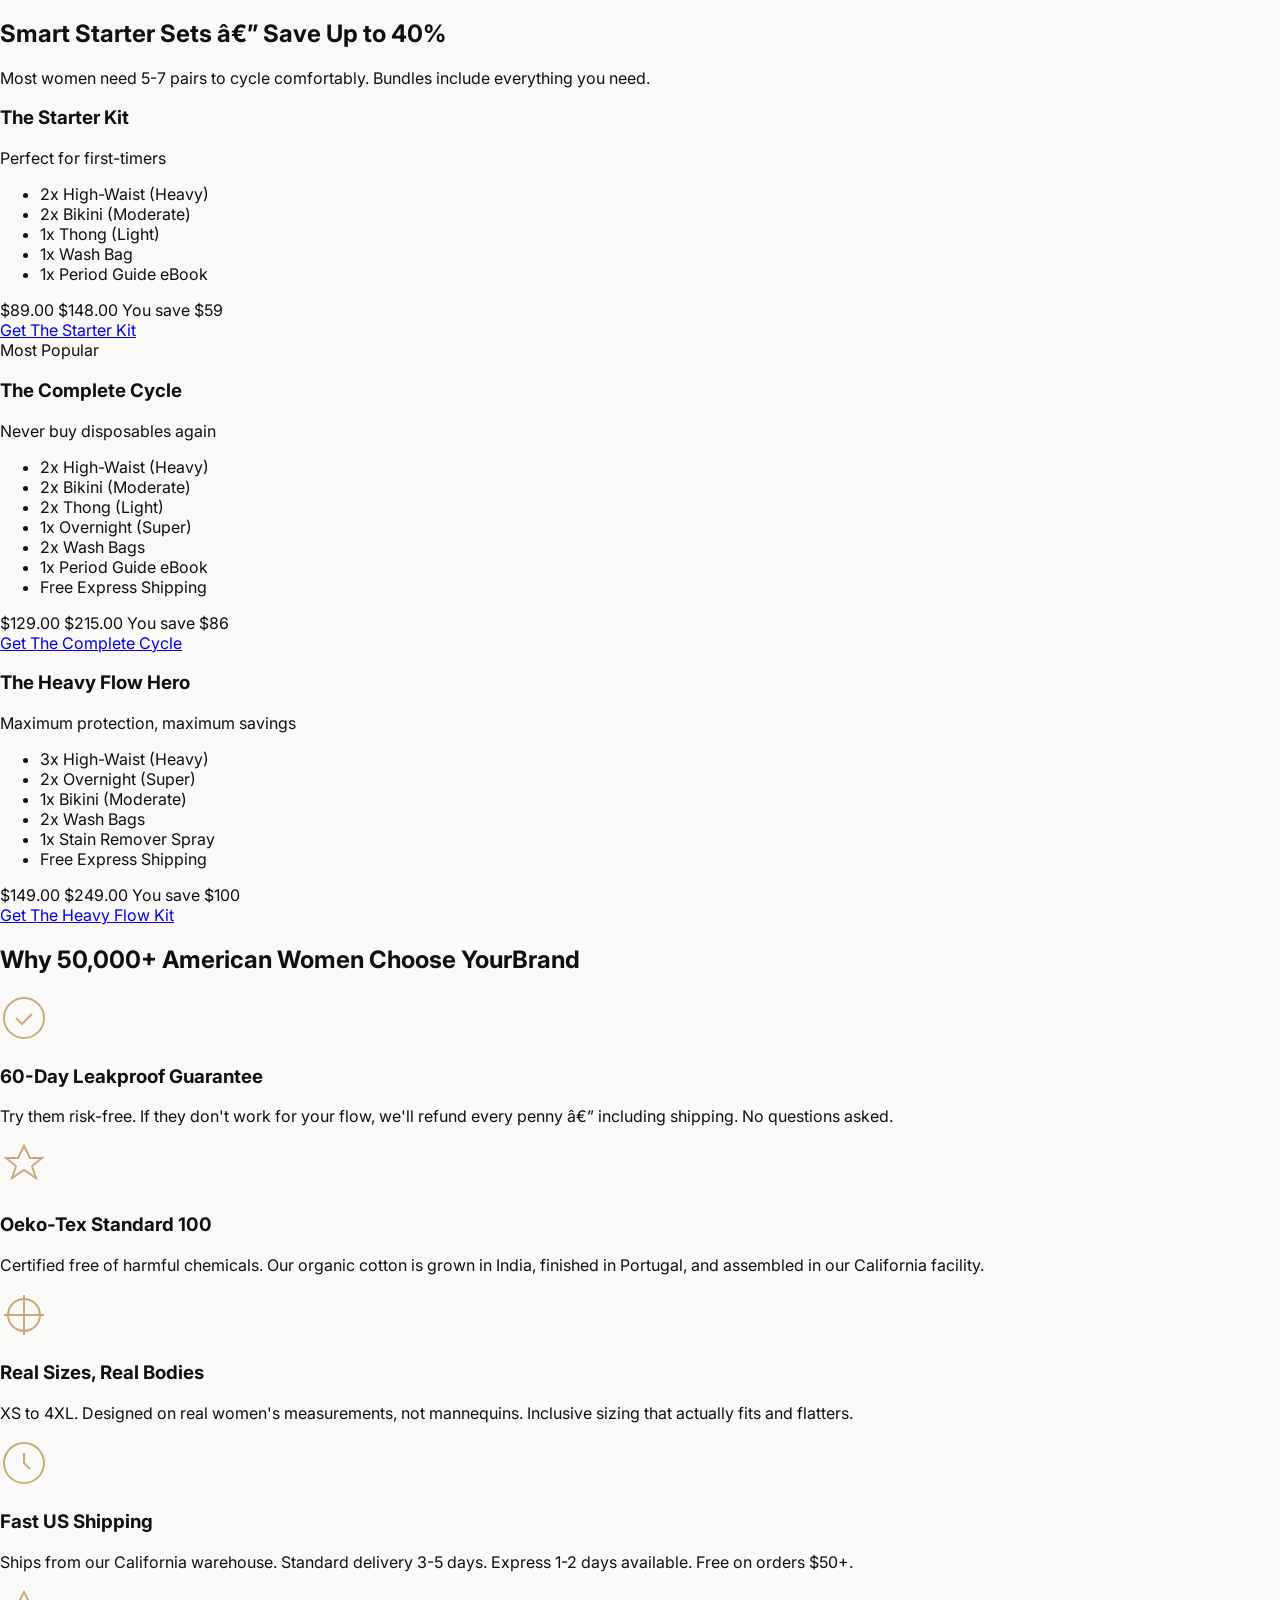
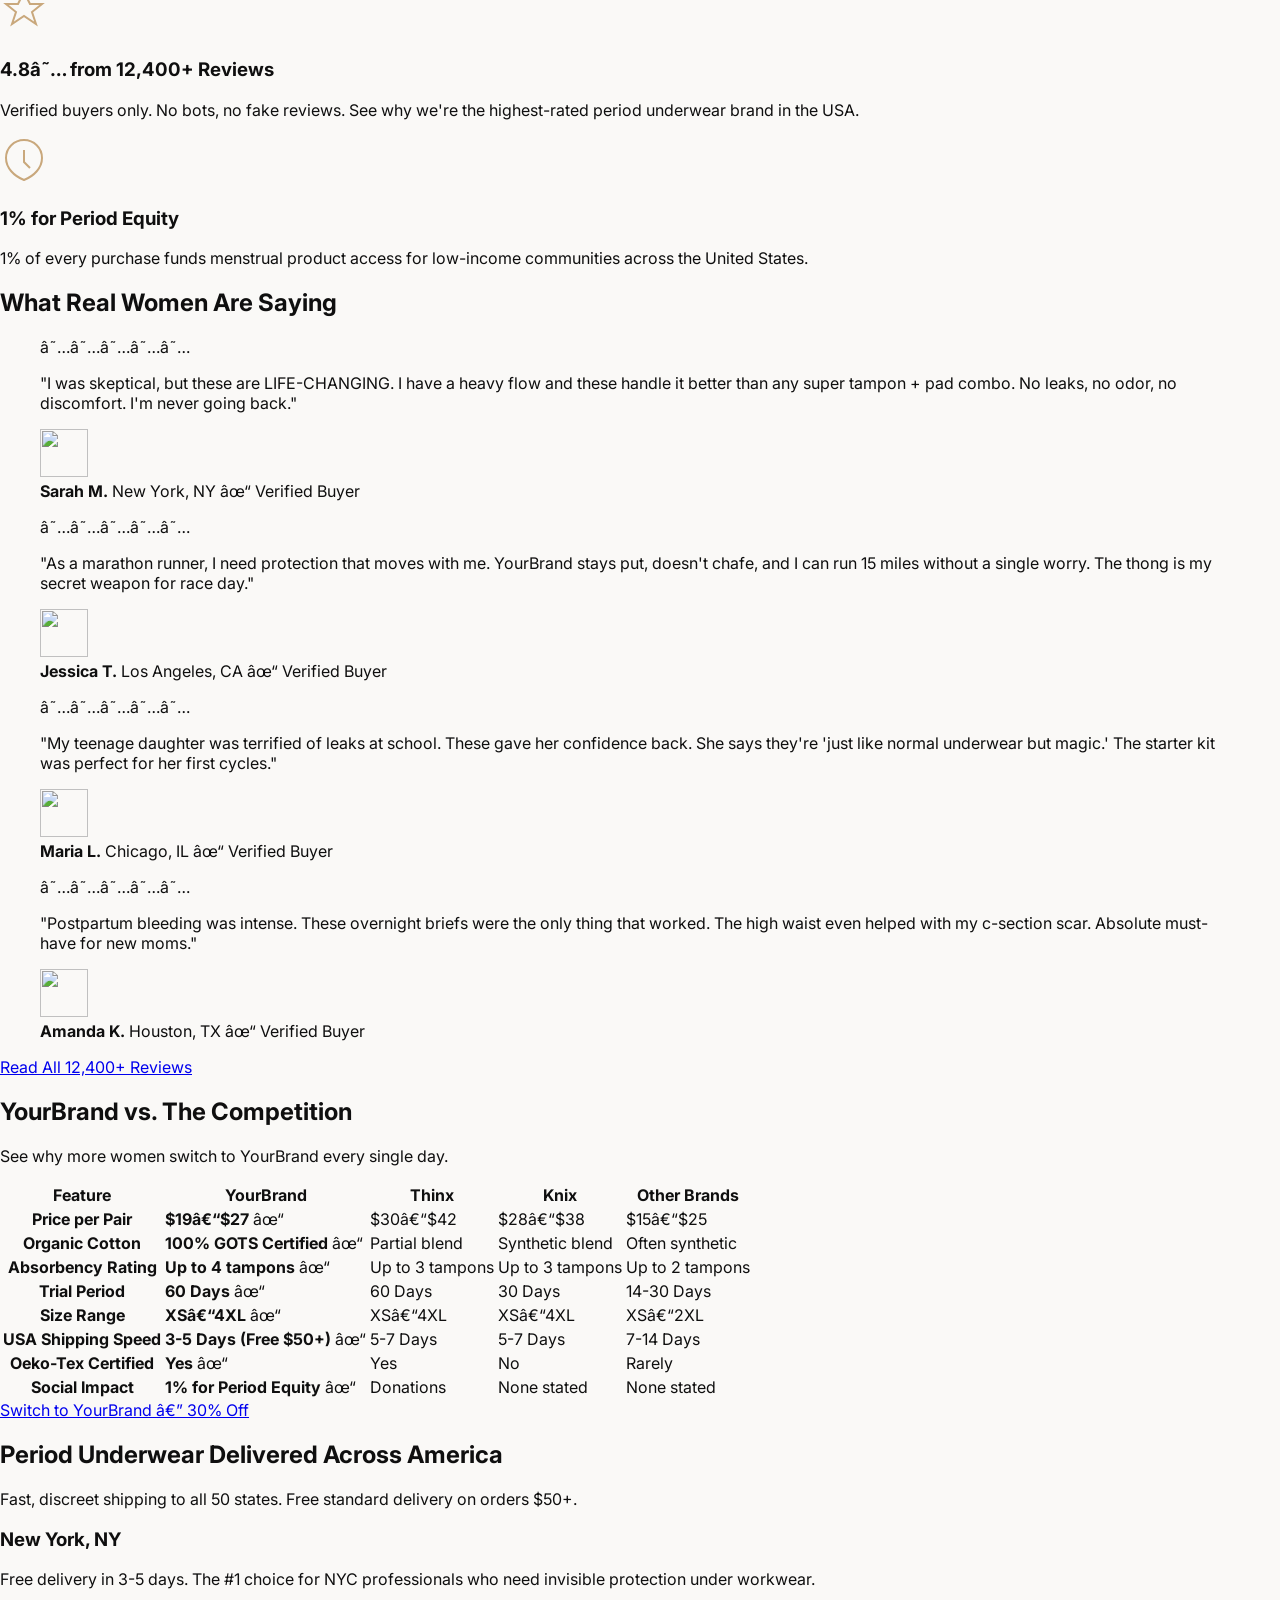
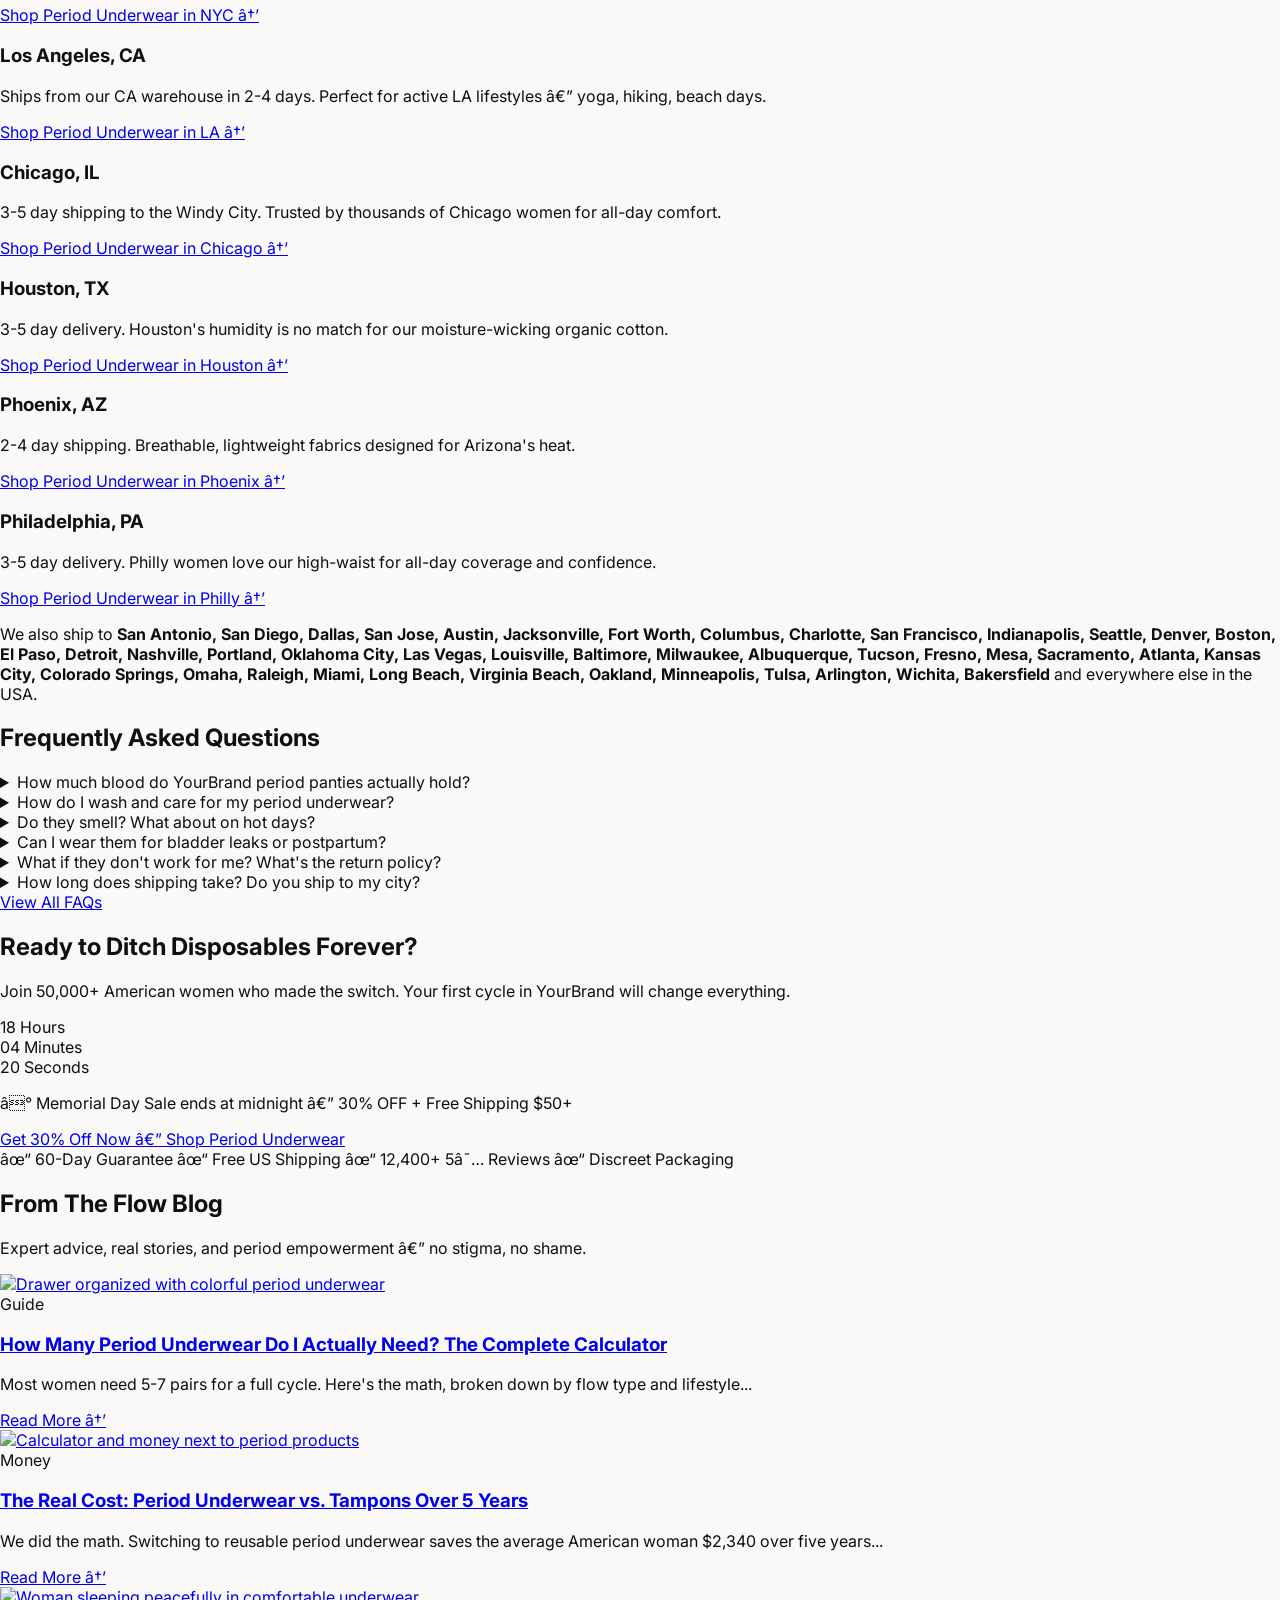
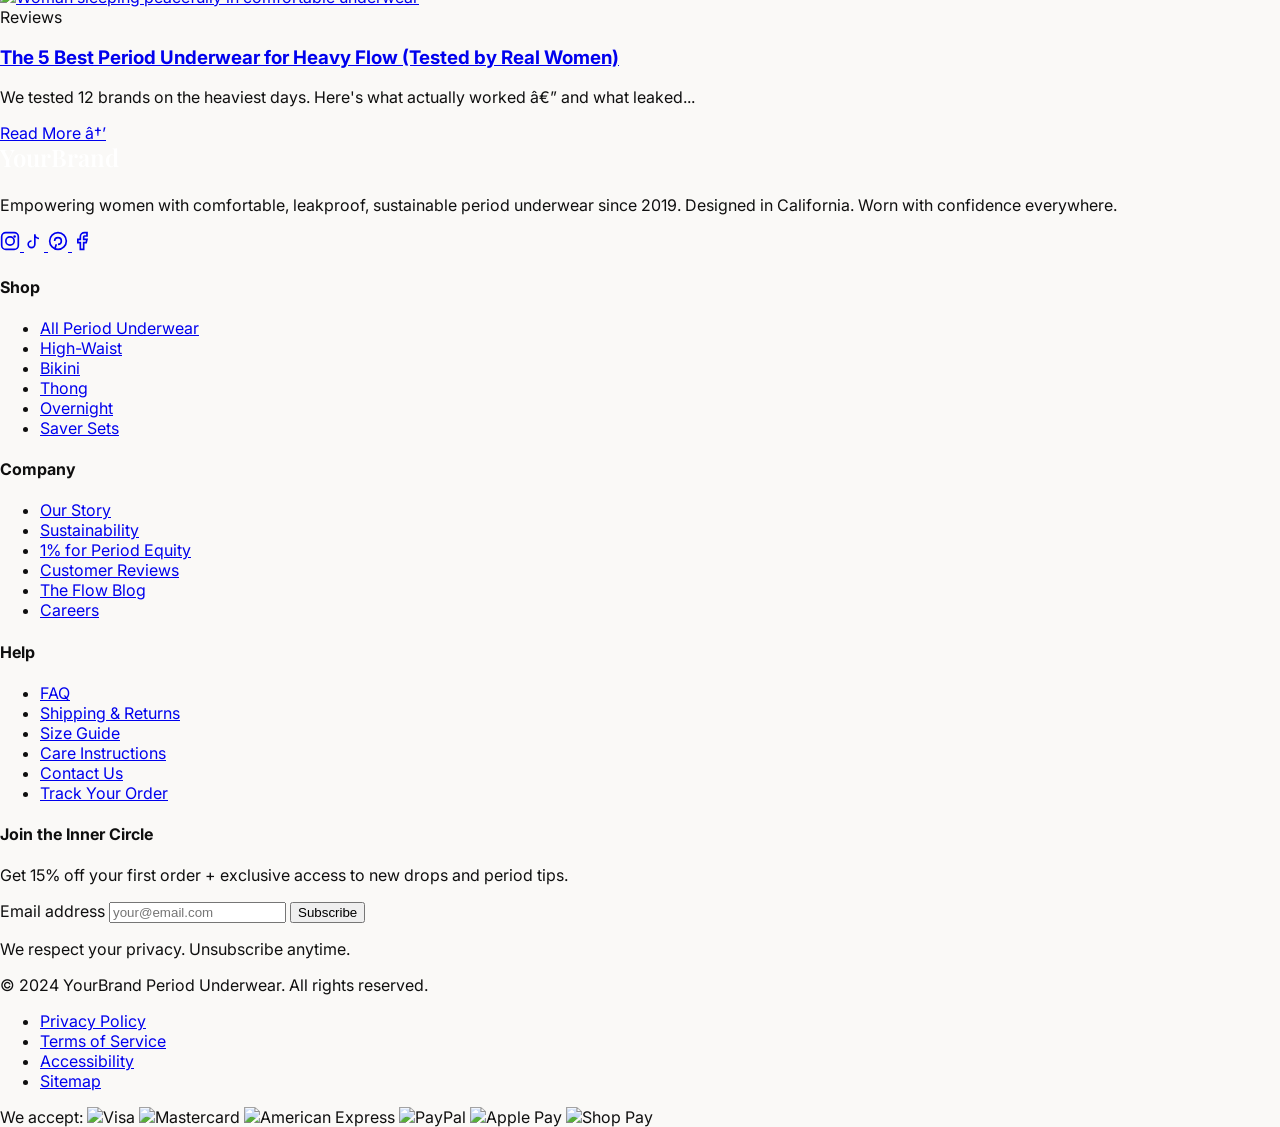
==== commit e0051401: "debug: test with minimal CSS to isolate loading issue" ====
--- a/index.html
+++ b/index.html
@@ -42,7 +42,9 @@
     <link rel="dns-prefetch" href="https://fonts.googleapis.com">
     
     <!-- ========== STYLES ========== -->
-    <link rel="stylesheet" href="css/style.css">
+    <link rel="stylesheet" href="css/style-simple.css">
+    <!-- DEBUG: Testing if CSS loads -->
+    <!-- Original: css/style.css -->
     <link href="https://fonts.googleapis.com/css2?family=Playfair+Display:wght@400;500;600;700&family=Inter:wght@300;400;500;600;700&display=swap" rel="stylesheet">
     
     <!-- ========== SCHEMA.ORG JSON-LD ========== -->
--- a/css/style-simple.css
+++ b/css/style-simple.css
@@ -0,0 +1,6 @@
+body {
+  background: #faf9f7;
+  font-family: Inter, sans-serif;
+  color: #0f0f0f;
+  margin: 0;
+}
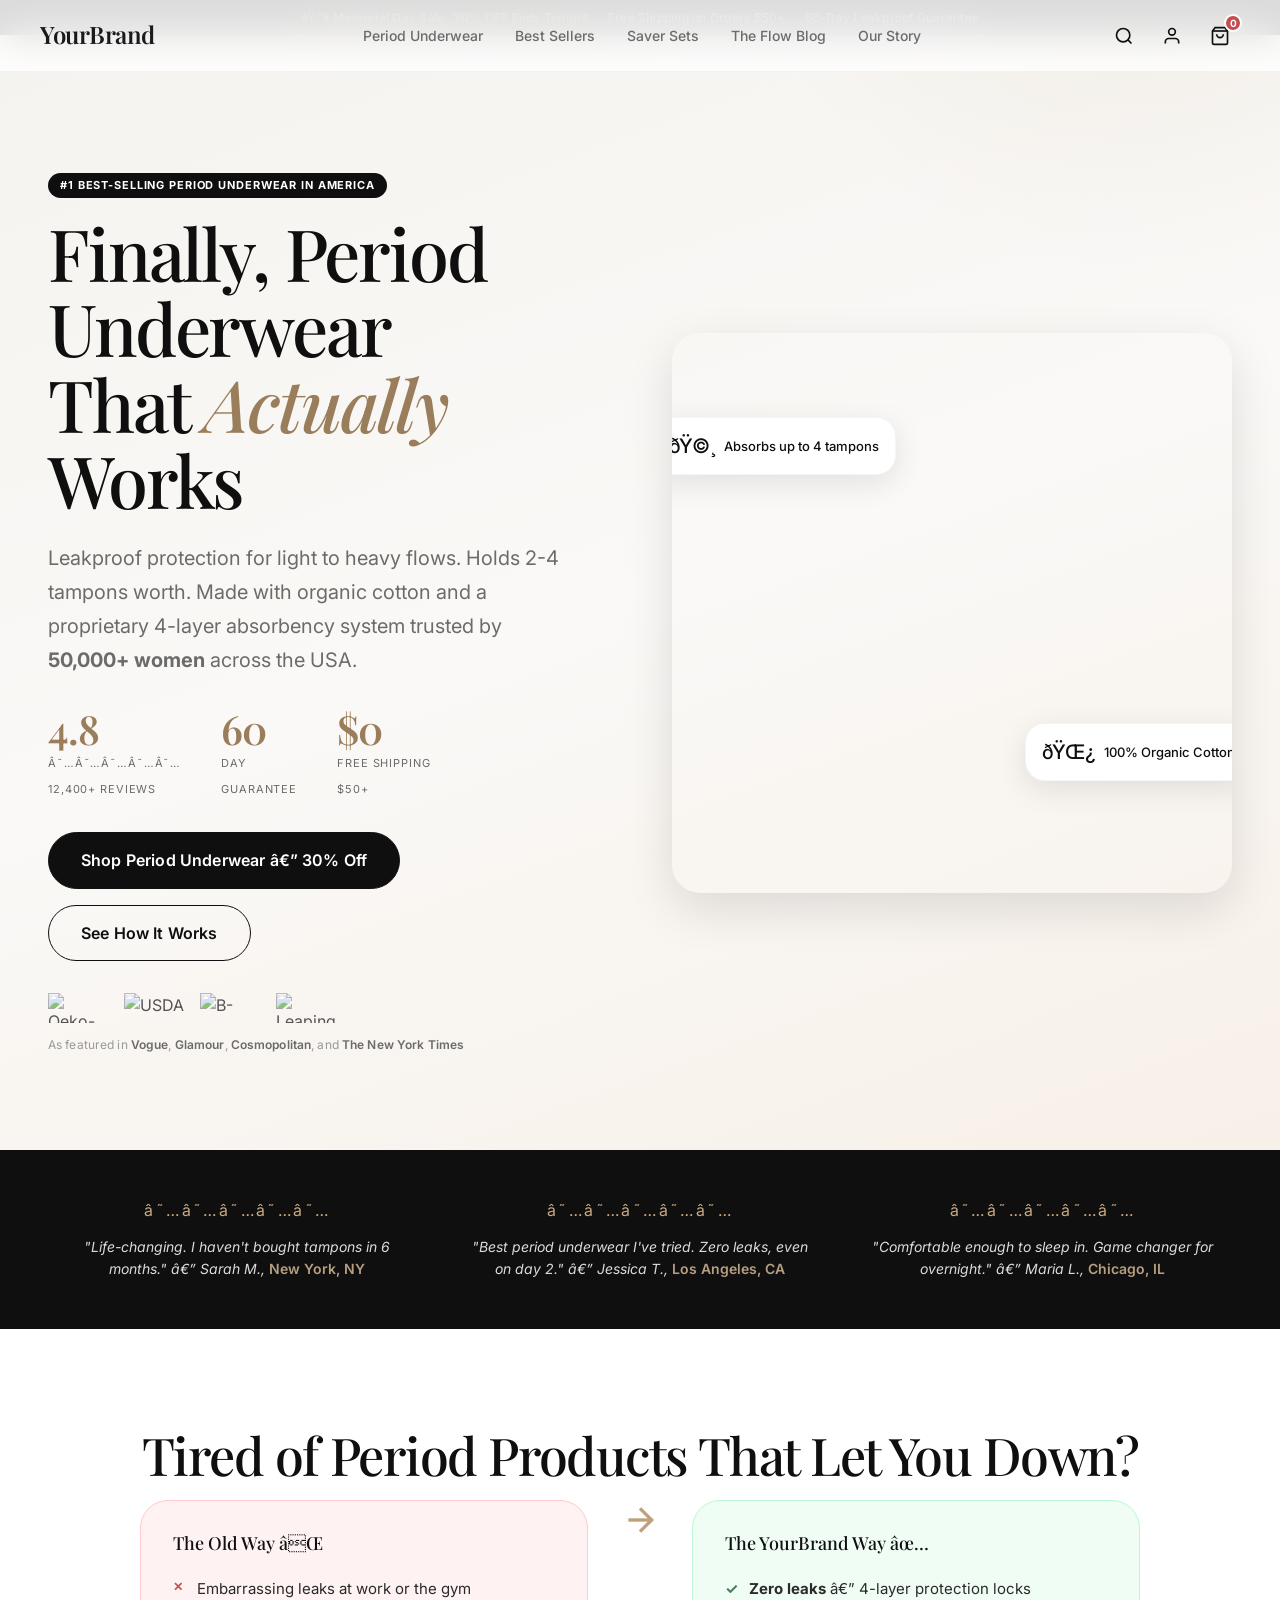
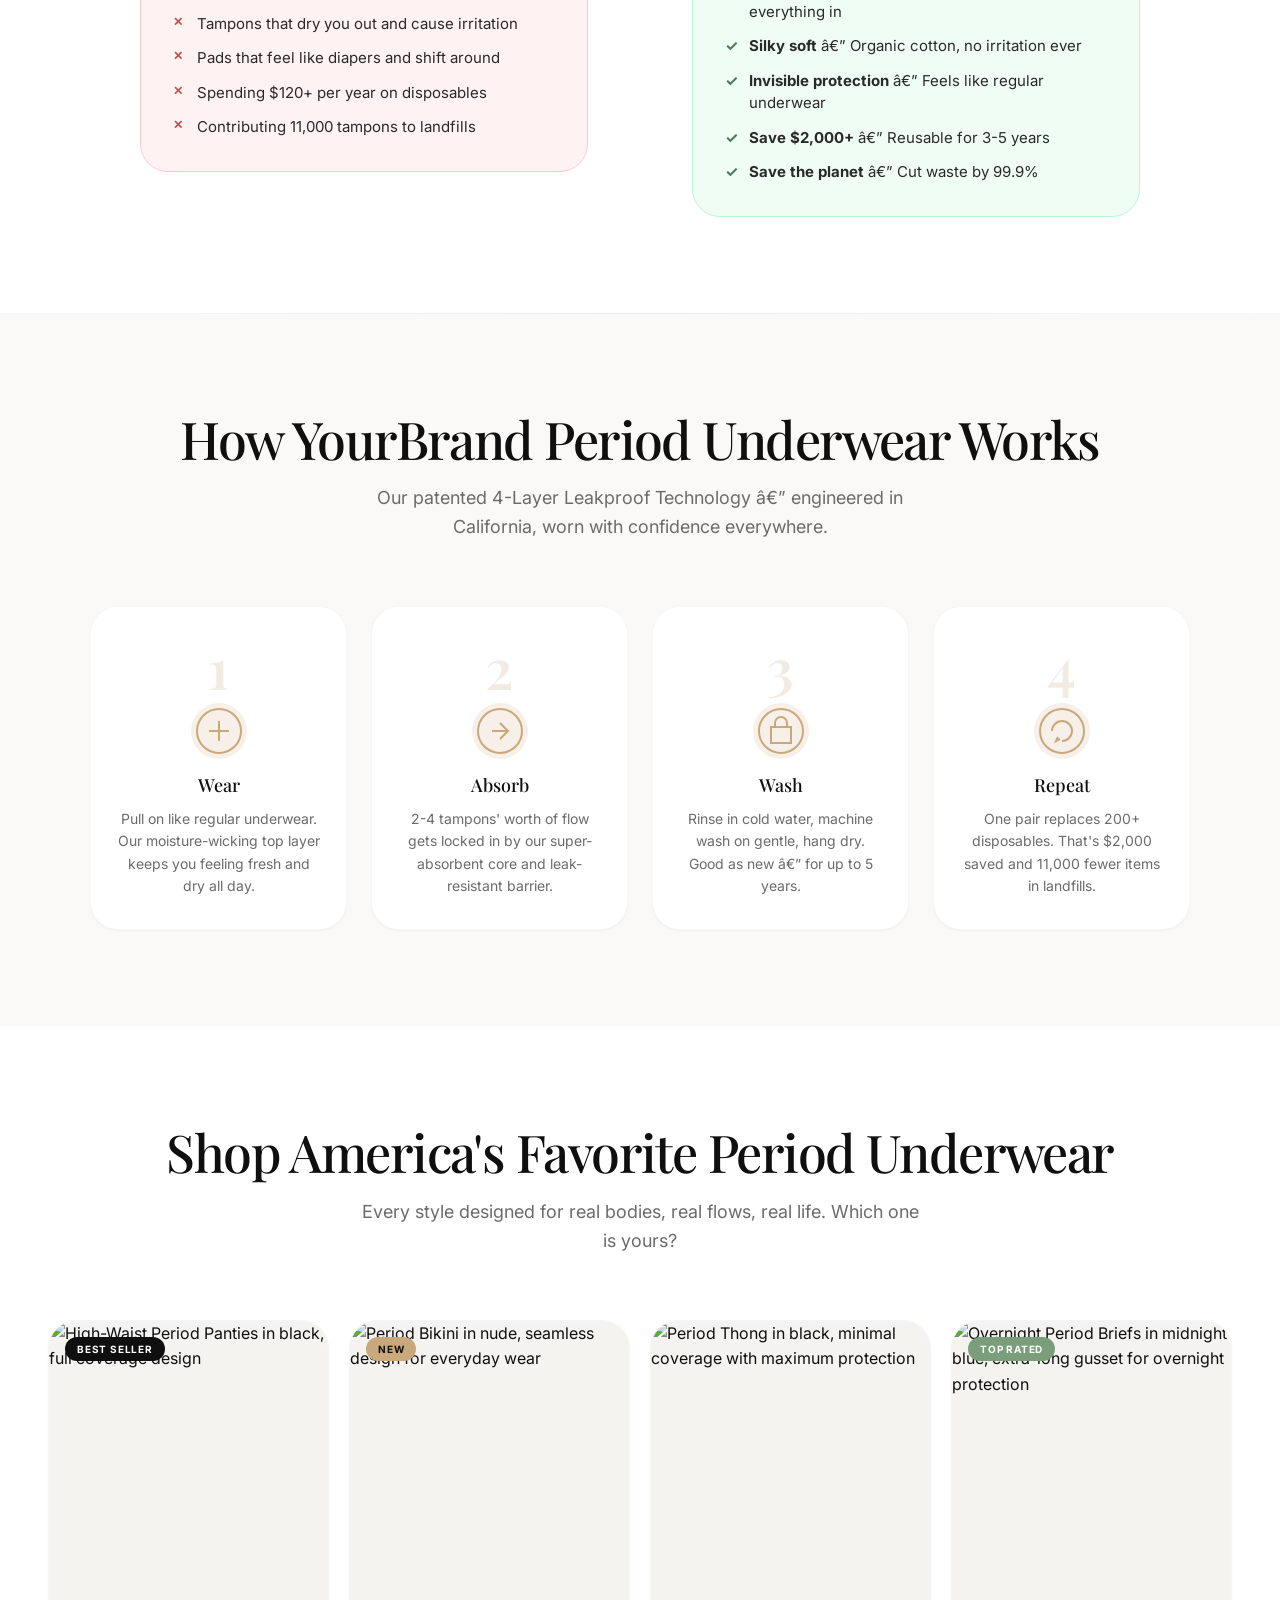
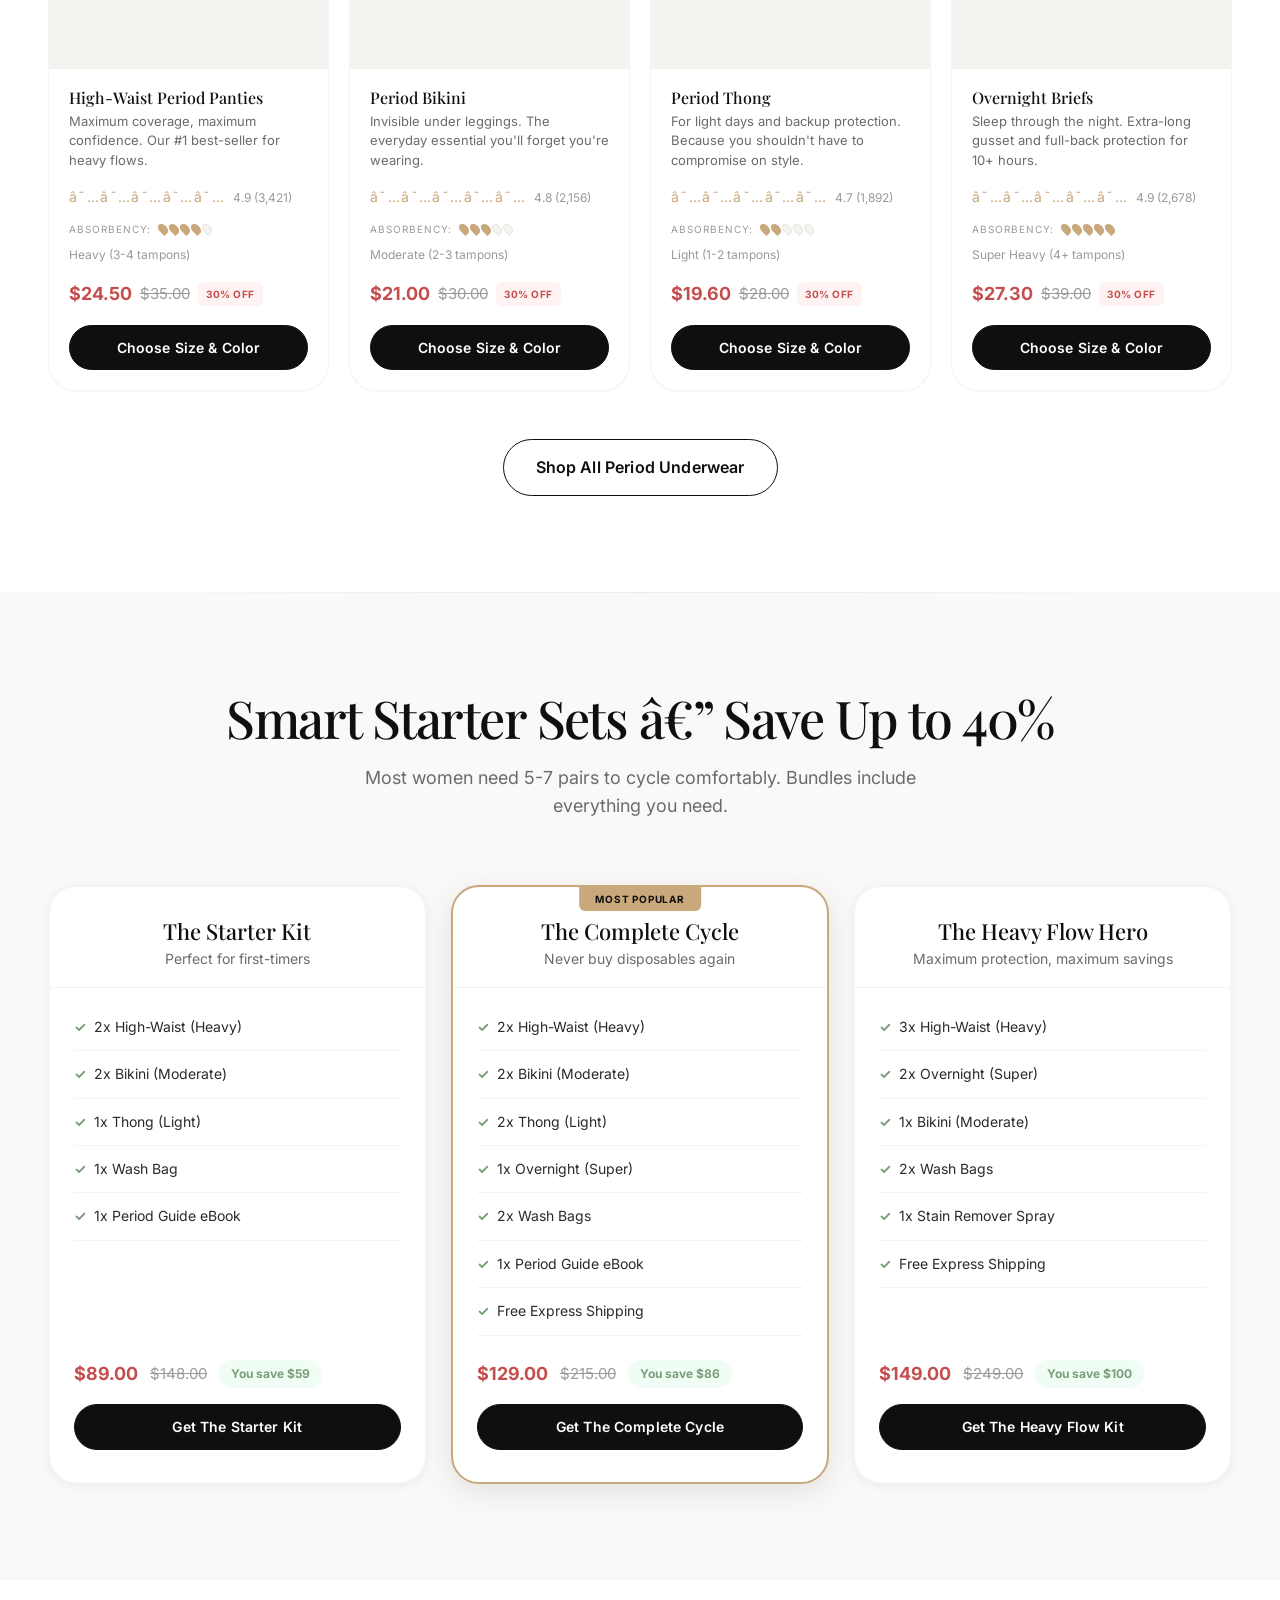
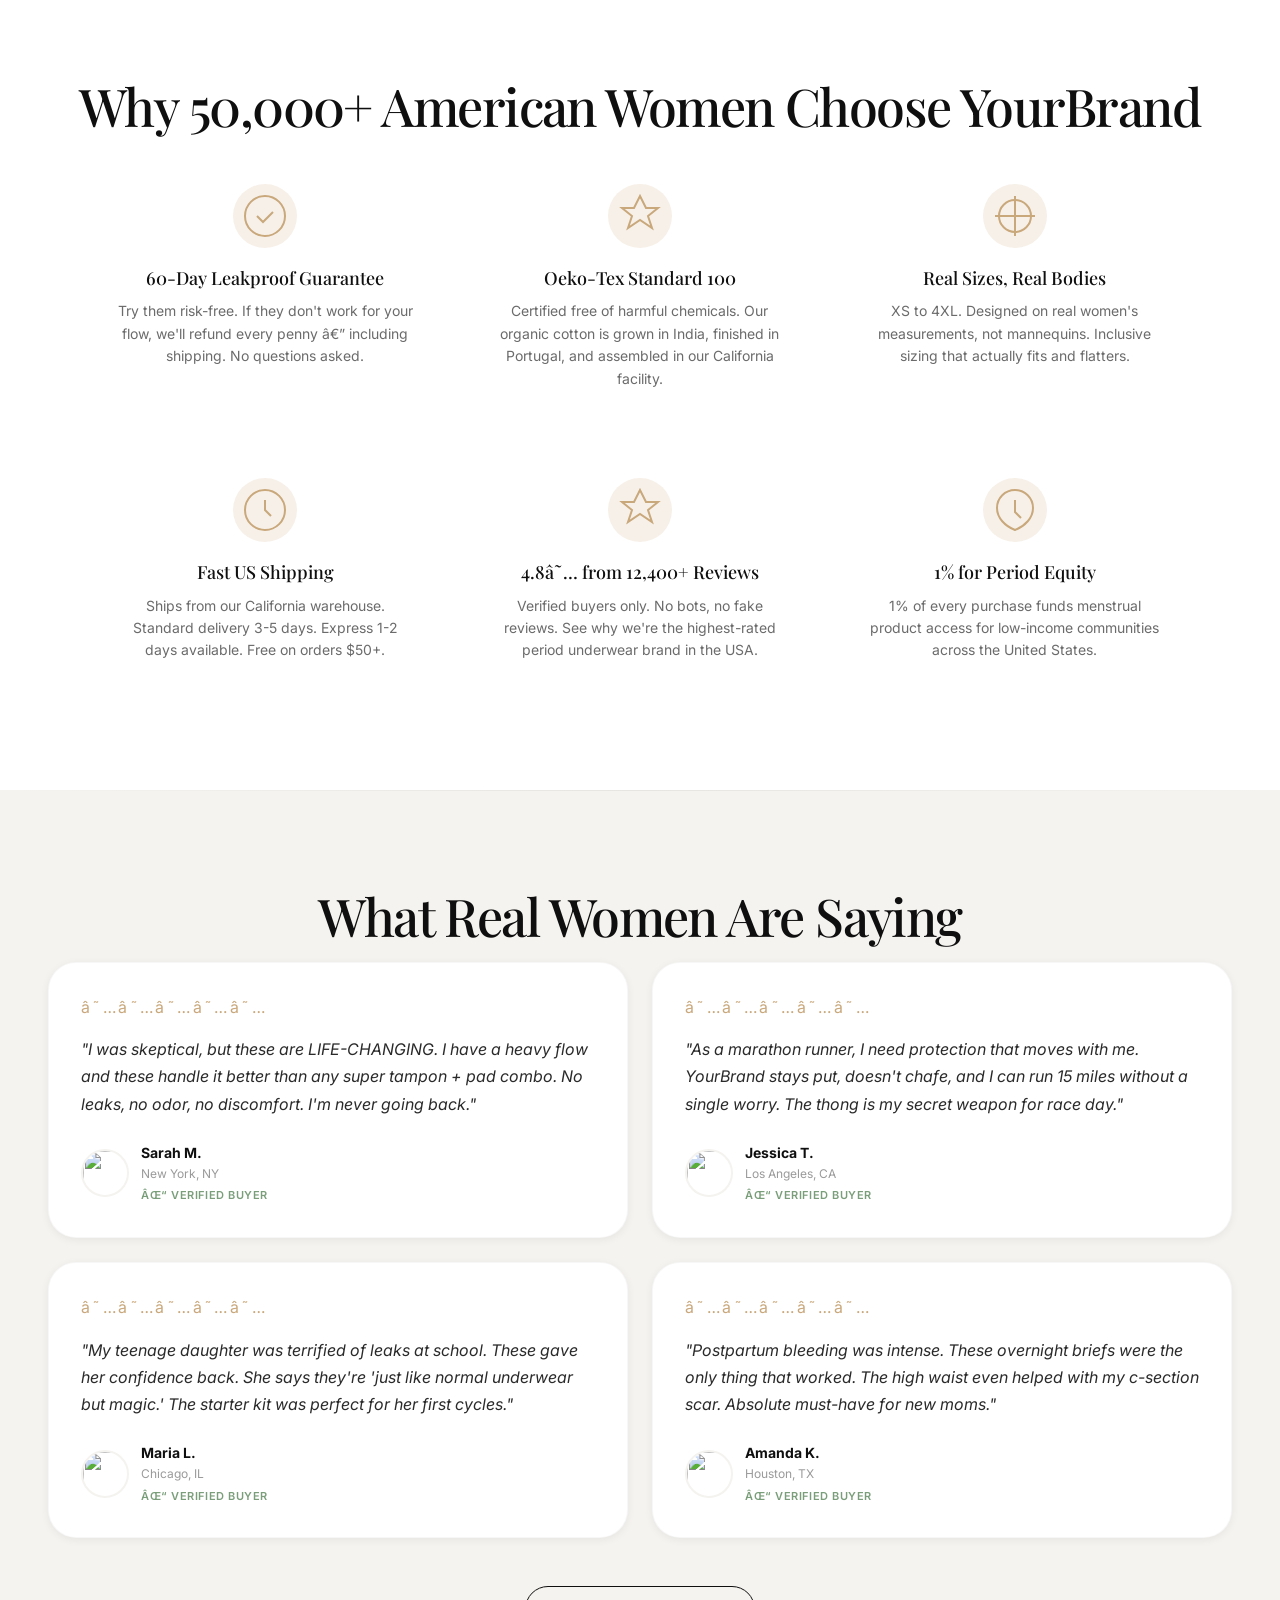
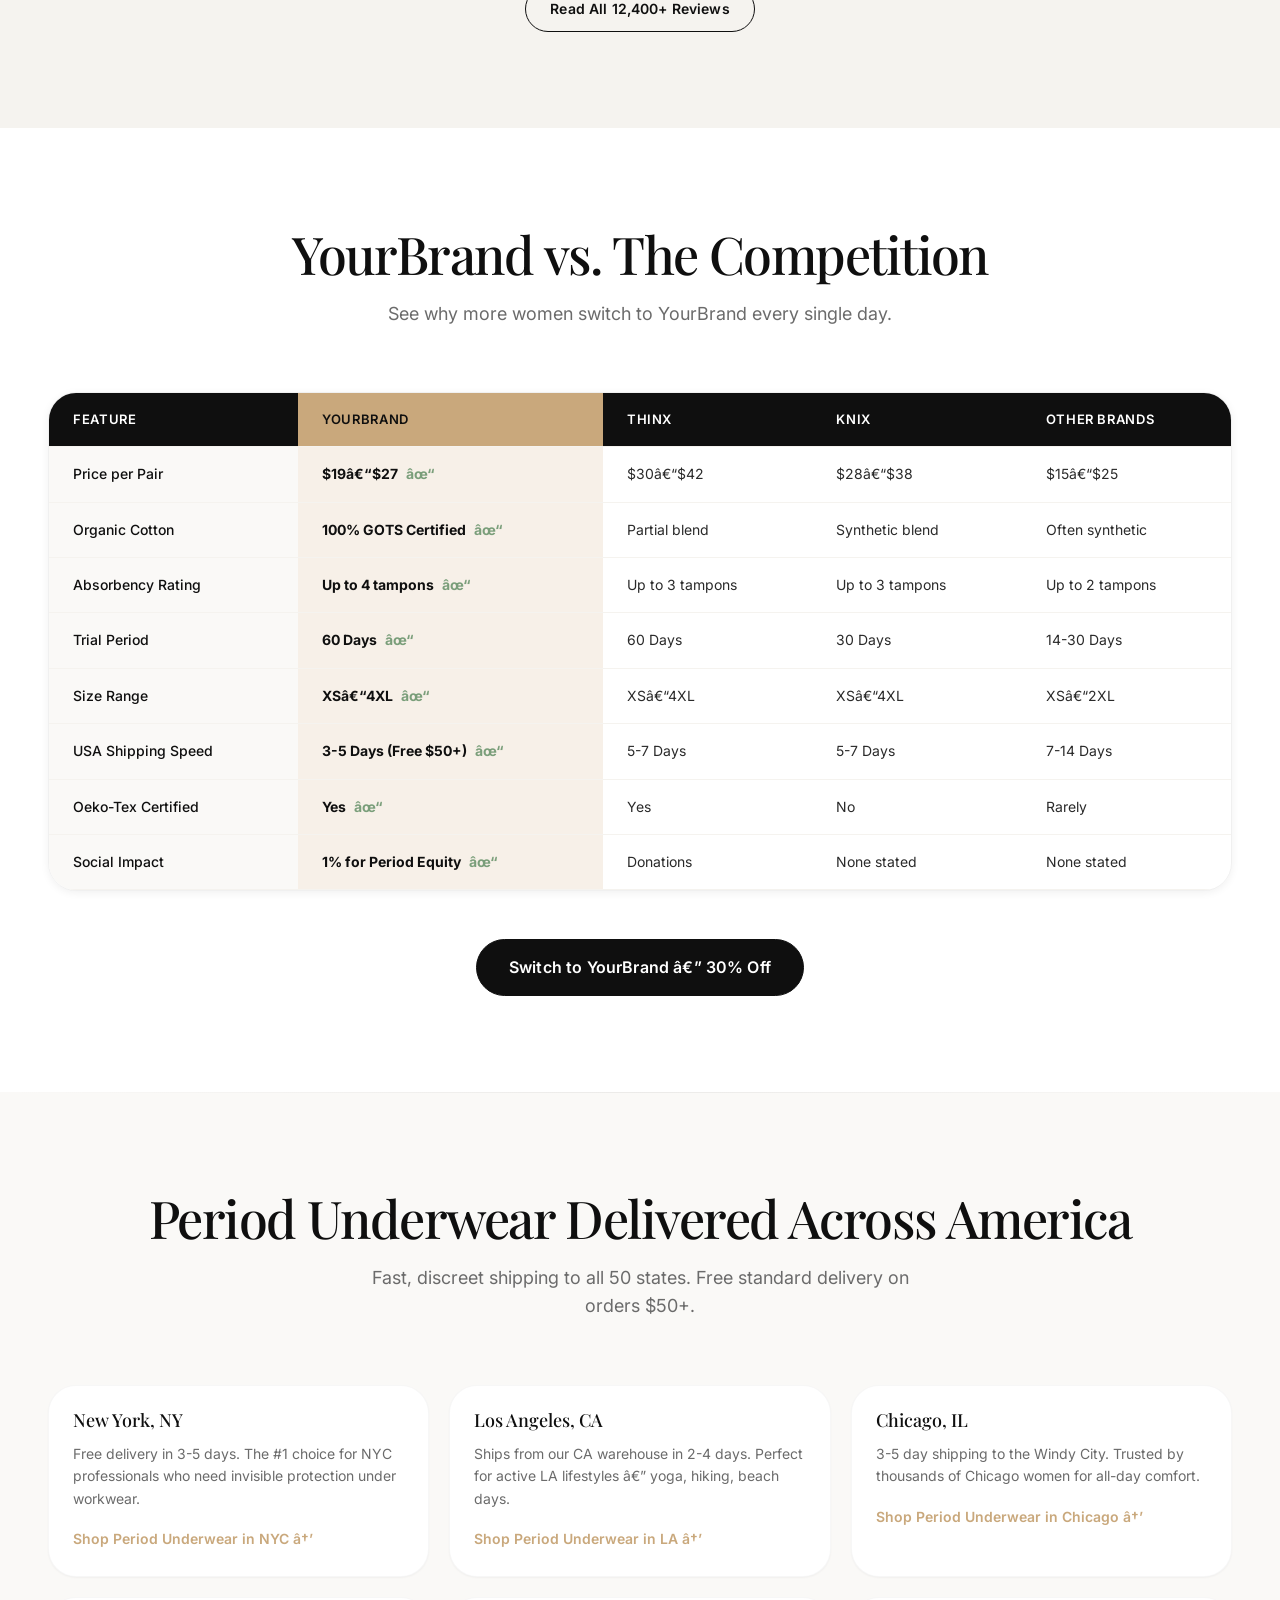
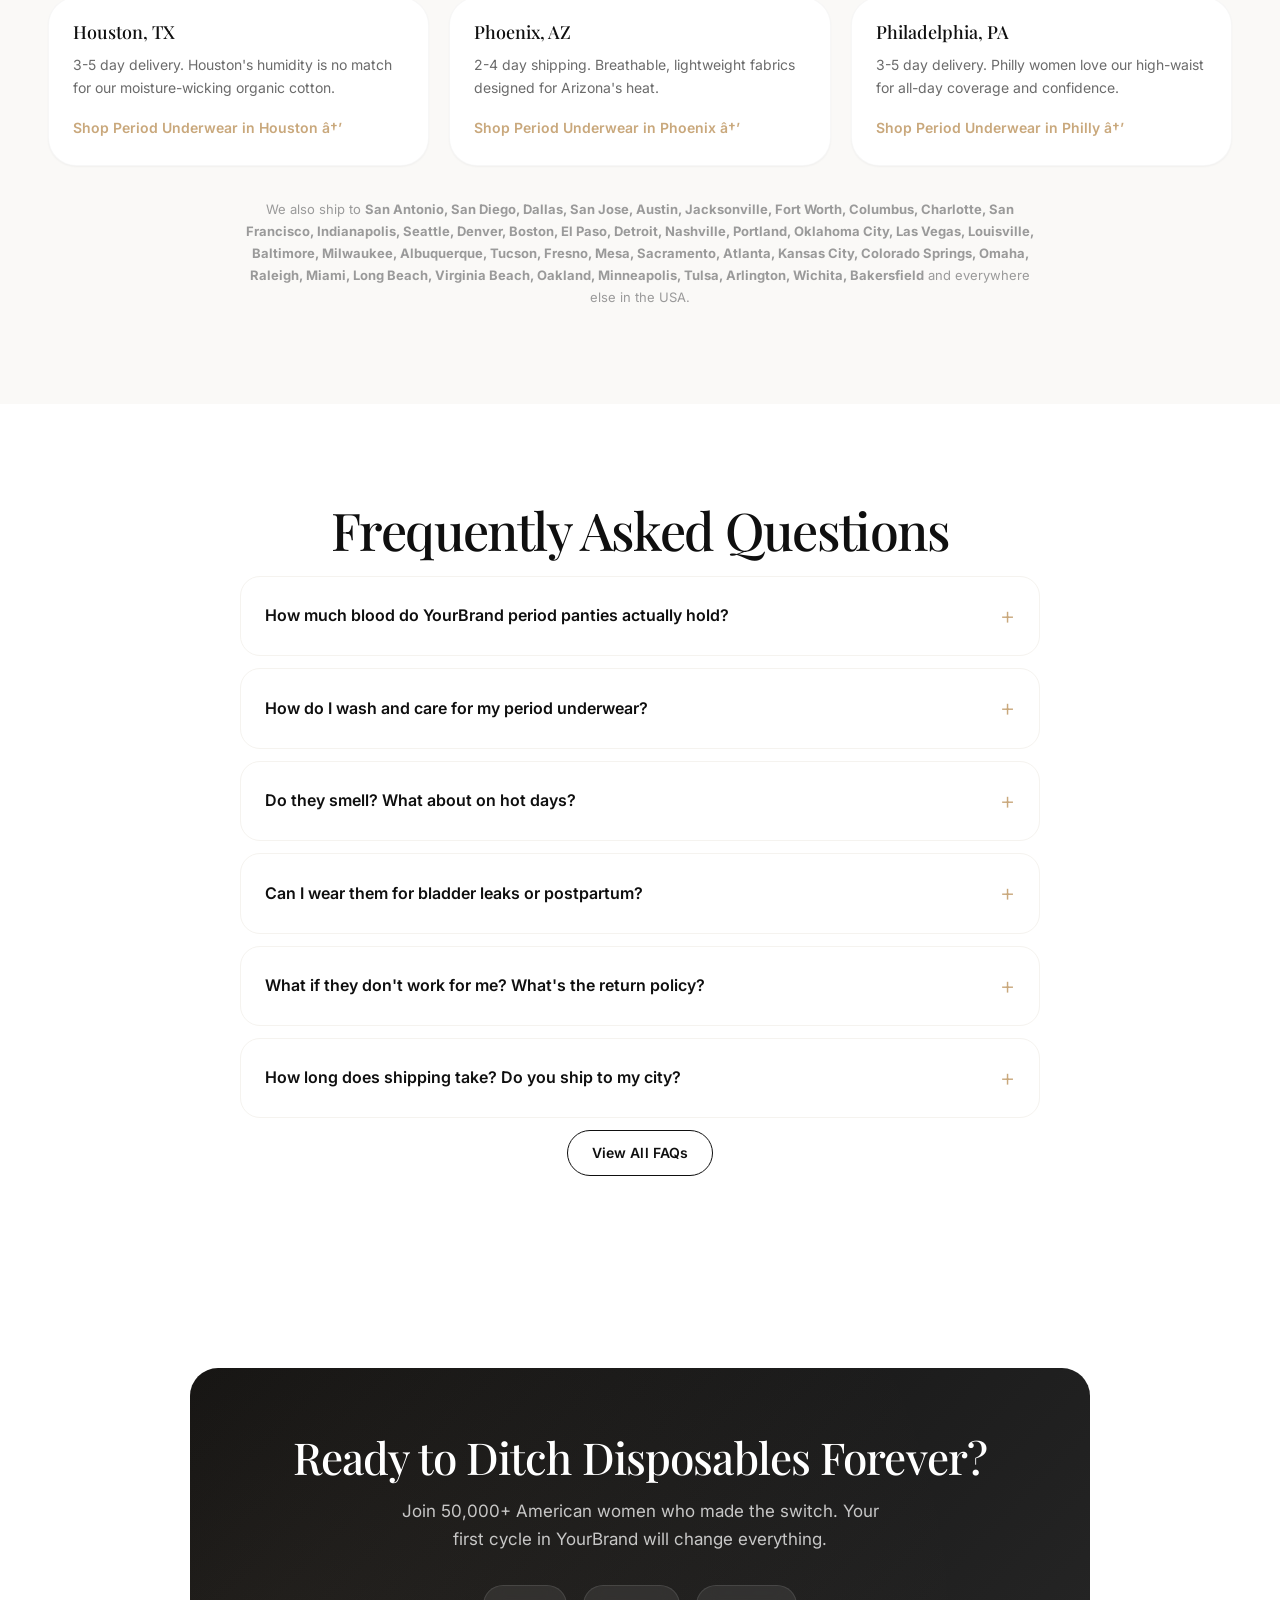
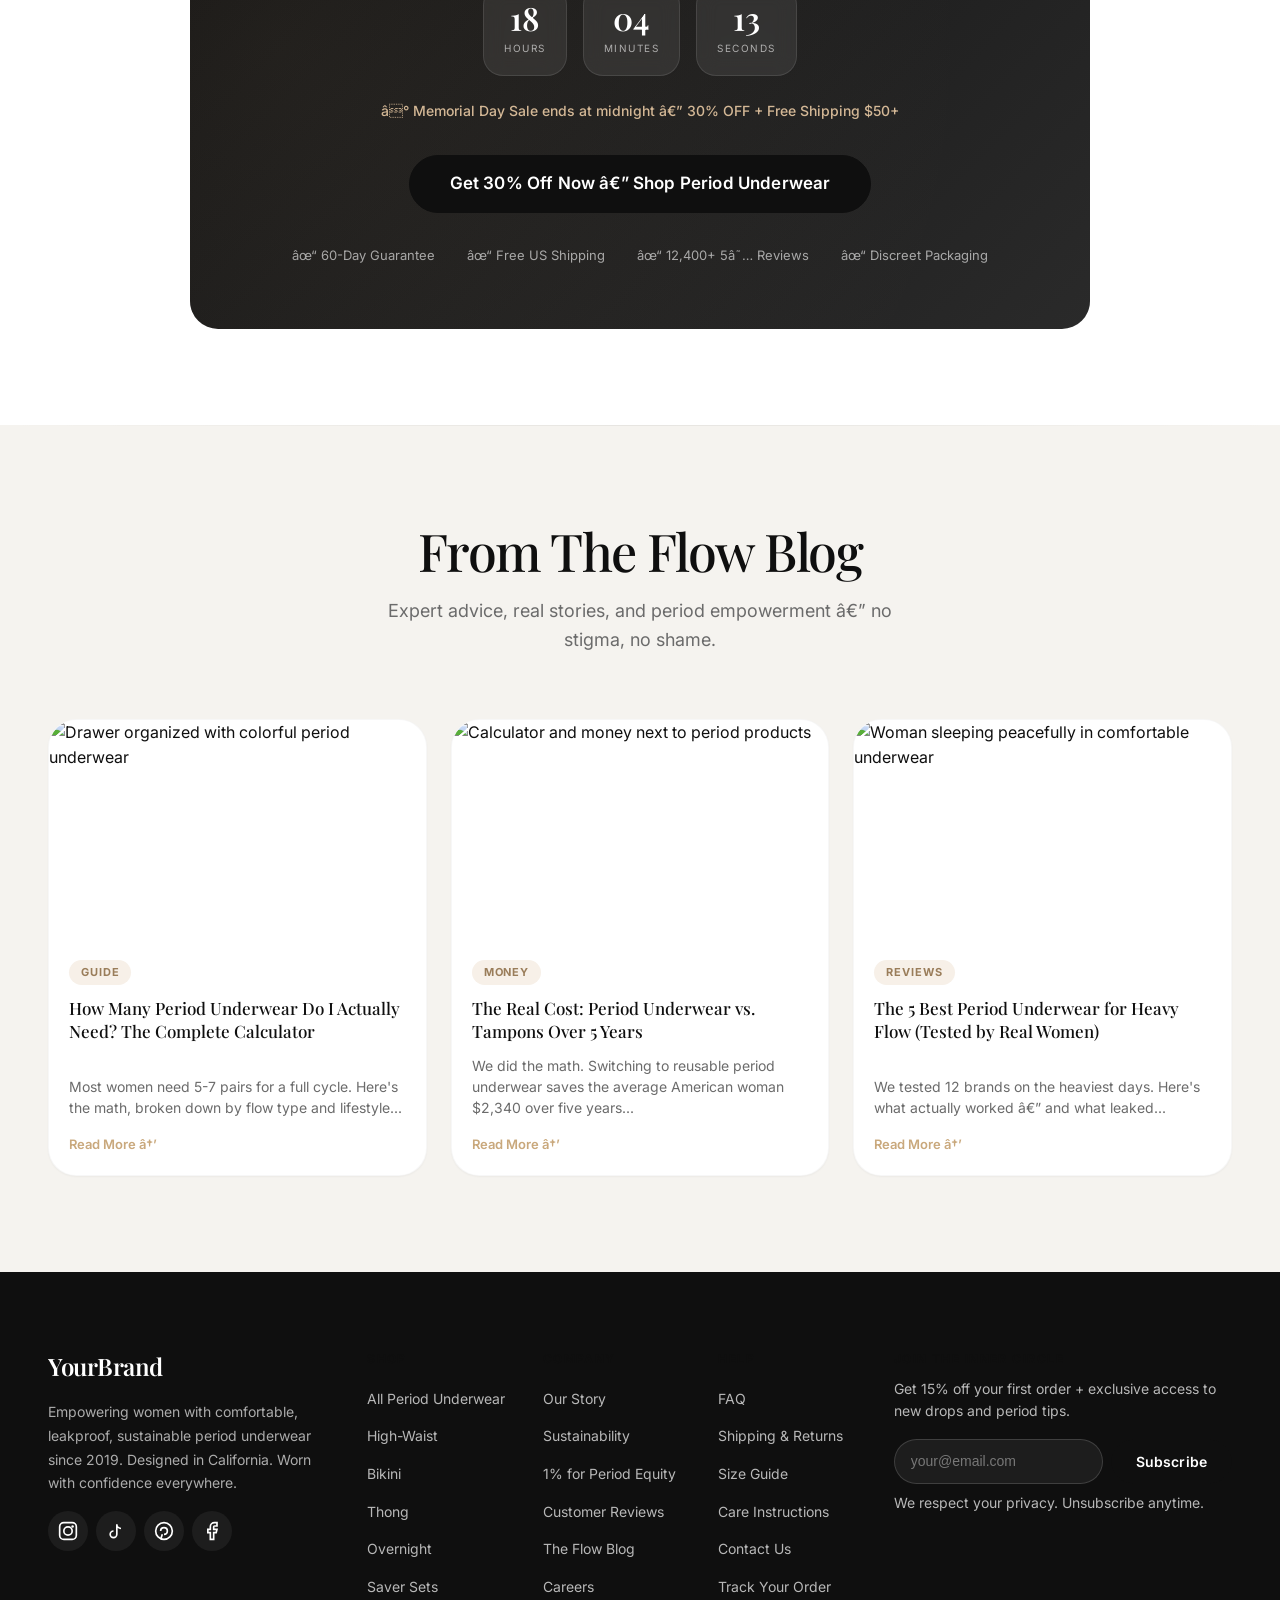
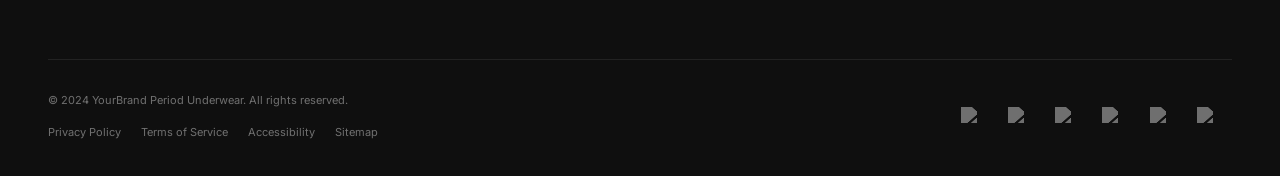
==== commit 07f4241c: "Fix CSS loading: add minimal CSS test, remove BOM, fix paths for subfolder deploy" ====
--- a/index.html
+++ b/index.html
@@ -42,9 +42,7 @@
     <link rel="dns-prefetch" href="https://fonts.googleapis.com">
     
     <!-- ========== STYLES ========== -->
-    <link rel="stylesheet" href="css/style-simple.css">
-    <!-- DEBUG: Testing if CSS loads -->
-    <!-- Original: css/style.css -->
+    <link rel="stylesheet" href="css/style.css">
     <link href="https://fonts.googleapis.com/css2?family=Playfair+Display:wght@400;500;600;700&family=Inter:wght@300;400;500;600;700&display=swap" rel="stylesheet">
     
     <!-- ========== SCHEMA.ORG JSON-LD ========== -->
--- a/css/style.css
+++ b/css/style.css
@@ -0,0 +1,3238 @@
+/* =========================================================
+   YOURBRAND PERIOD UNDERWEAR — PREMIUM DESIGN SYSTEM
+   Luxury e-commerce aesthetic inspired by Thinx, Everlane
+   and modern DTC brands. Mobile-first, accessible, fast.
+   ========================================================= */
+
+/* ========== DESIGN TOKENS ========== */
+:root {
+  /* Primary Palette — Warm, sophisticated nude/camel */
+  --color-primary:       #bfa07a;
+  --color-primary-light: #d4b896;
+  --color-primary-dark:  #9a7d5a;
+  --color-primary-soft:  #f7f0e8;
+
+  /* Neutrals — True luxury: deep ink, soft stone, warm ivory */
+  --color-ink:           #0f0f0f;
+  --color-ink-secondary: #2a2a2a;
+  --color-stone:         #6b6b6b;
+  --color-stone-light:   #9a9a9a;
+  --color-ivory:         #faf9f7;
+  --color-cream:         #f5f3ef;
+  --color-pure:          #ffffff;
+
+  /* Accents */
+  --color-rose:          #c9a89a;
+  --color-sage:          #7a9e7a;
+  --color-terracotta:    #c17c5e;
+  --color-gold:          #c9a87c;
+
+  /* Feedback */
+  --color-success:       #4a7c59;
+  --color-error:         #c44d4d;
+
+  /* Typography */
+  --font-heading:  'Playfair Display', Georgia, 'Times New Roman', serif;
+  --font-body:     'Inter', -apple-system, BlinkMacSystemFont, 'Segoe UI', sans-serif;
+  --font-mono:     'SF Mono', Monaco, Consolas, monospace;
+
+  /* Scale (8pt grid) */
+  --space-1:  0.25rem;   /* 4px  */
+  --space-2:  0.5rem;    /* 8px  */
+  --space-3:  0.75rem;   /* 12px */
+  --space-4:  1rem;      /* 16px */
+  --space-5:  1.25rem;   /* 20px */
+  --space-6:  1.5rem;    /* 24px */
+  --space-8:  2rem;      /* 32px */
+  --space-10: 2.5rem;     /* 40px */
+  --space-12: 3rem;       /* 48px */
+  --space-16: 4rem;       /* 64px */
+  --space-20: 5rem;       /* 80px */
+  --space-24: 6rem;       /* 96px */
+  --space-32: 8rem;       /* 128px */
+
+  /* Radius */
+  --radius-sm:   6px;
+  --radius-md:   12px;
+  --radius-lg:   20px;
+  --radius-xl:   28px;
+  --radius-full: 9999px;
+
+  /* Shadows — layered for depth */
+  --shadow-1: 0 1px 2px rgba(15,15,15,0.04);
+  --shadow-2: 0 2px 8px rgba(15,15,15,0.06);
+  --shadow-3: 0 4px 16px rgba(15,15,15,0.08);
+  --shadow-4: 0 8px 30px rgba(15,15,15,0.10);
+  --shadow-5: 0 16px 48px rgba(15,15,15,0.12);
+  --shadow-glow: 0 0 40px rgba(191,160,122,0.15);
+
+  /* Transitions */
+  --ease-out:      cubic-bezier(0.25, 0.46, 0.45, 0.94);
+  --ease-in-out:   cubic-bezier(0.65, 0, 0.35, 1);
+  --ease-spring:   cubic-bezier(0.34, 1.56, 0.64, 1);
+  --duration-fast: 200ms;
+  --duration-base: 300ms;
+  --duration-slow: 500ms;
+  --duration-slower: 800ms;
+
+  /* Layout */
+  --container-max: 1320px;
+  --header-height: 72px;
+}
+
+/* ========== RESET & BASE ========== */
+*, *::before, *::after {
+  box-sizing: border-box;
+  margin: 0;
+  padding: 0;
+}
+
+html {
+  scroll-behavior: smooth;
+  -webkit-text-size-adjust: 100%;
+  font-size: 16px;
+}
+
+body {
+  font-family: var(--font-body);
+  font-size: 1rem;
+  line-height: 1.6;
+  color: var(--color-ink);
+  background: var(--color-pure);
+  -webkit-font-smoothing: antialiased;
+  -moz-osx-font-smoothing: grayscale;
+  overflow-x: hidden;
+}
+
+img {
+  max-width: 100%;
+  height: auto;
+  display: block;
+}
+
+a {
+  color: inherit;
+  text-decoration: none;
+}
+
+ul, ol {
+  list-style: none;
+}
+
+table {
+  border-collapse: collapse;
+  width: 100%;
+}
+
+::selection {
+  background: var(--color-primary-soft);
+  color: var(--color-ink);
+}
+
+/* ========== UTILITY CLASSES ========== */
+.container {
+  max-width: var(--container-max);
+  margin: 0 auto;
+  padding: 0 var(--space-6);
+}
+
+@media (min-width: 768px) {
+  .container {
+    padding: 0 var(--space-10);
+  }
+}
+
+@media (min-width: 1024px) {
+  .container {
+    padding: 0 var(--space-12);
+  }
+}
+
+.skip-link {
+  position: absolute;
+  top: -100px;
+  left: var(--space-4);
+  background: var(--color-ink);
+  color: var(--color-pure);
+  padding: var(--space-3) var(--space-4);
+  border-radius: var(--radius-md);
+  font-size: 0.875rem;
+  font-weight: 500;
+  z-index: 9999;
+  transition: top var(--duration-fast) var(--ease-out);
+}
+
+.skip-link:focus {
+  top: var(--space-4);
+}
+
+.visually-hidden {
+  position: absolute;
+  width: 1px;
+  height: 1px;
+  padding: 0;
+  margin: -1px;
+  overflow: hidden;
+  clip: rect(0, 0, 0, 0);
+  white-space: nowrap;
+  border: 0;
+}
+
+/* ========== TYPOGRAPHY SCALE ========== */
+h1, h2, h3, h4, h5, h6 {
+  font-family: var(--font-heading);
+  font-weight: 500;
+  line-height: 1.15;
+  letter-spacing: -0.02em;
+  color: var(--color-ink);
+}
+
+.section-title {
+  font-size: clamp(2rem, 5vw, 3.25rem);
+  text-align: center;
+  margin-bottom: var(--space-4);
+  letter-spacing: -0.03em;
+}
+
+.section-subtitle {
+  text-align: center;
+  color: var(--color-stone);
+  font-size: clamp(1rem, 2vw, 1.125rem);
+  max-width: 560px;
+  margin: 0 auto var(--space-16);
+  line-height: 1.6;
+}
+
+/* ========== BUTTONS — Premium Pill Style ========== */
+.btn {
+  display: inline-flex;
+  align-items: center;
+  justify-content: center;
+  gap: var(--space-2);
+  padding: var(--space-3) var(--space-6);
+  font-family: var(--font-body);
+  font-size: 0.875rem;
+  font-weight: 600;
+  letter-spacing: 0.01em;
+  border-radius: var(--radius-full);
+  border: 1.5px solid transparent;
+  cursor: pointer;
+  transition: all var(--duration-base) var(--ease-out);
+  line-height: 1.4;
+  position: relative;
+  overflow: hidden;
+  white-space: nowrap;
+}
+
+.btn::before {
+  content: '';
+  position: absolute;
+  inset: 0;
+  background: rgba(255,255,255,0.1);
+  opacity: 0;
+  transition: opacity var(--duration-base) var(--ease-out);
+}
+
+.btn:hover::before {
+  opacity: 1;
+}
+
+.btn--primary {
+  background: var(--color-ink);
+  color: var(--color-pure);
+  border-color: var(--color-ink);
+}
+
+.btn--primary:hover {
+  background: var(--color-ink-secondary);
+  border-color: var(--color-ink-secondary);
+  transform: translateY(-2px);
+  box-shadow: var(--shadow-4);
+}
+
+.btn--outline {
+  background: transparent;
+  color: var(--color-ink);
+  border-color: var(--color-ink);
+}
+
+.btn--outline:hover {
+  background: var(--color-ink);
+  color: var(--color-pure);
+  transform: translateY(-2px);
+}
+
+.btn--large {
+  padding: var(--space-4) var(--space-8);
+  font-size: 1rem;
+}
+
+.btn--xlarge {
+  padding: var(--space-4) var(--space-10);
+  font-size: 1.0625rem;
+}
+
+.btn--full {
+  width: 100%;
+}
+
+/* ========== BADGE ========== */
+.badge {
+  display: inline-flex;
+  align-items: center;
+  gap: var(--space-1);
+  background: var(--color-ink);
+  color: var(--color-pure);
+  font-size: 0.6875rem;
+  font-weight: 700;
+  text-transform: uppercase;
+  letter-spacing: 0.08em;
+  padding: var(--space-1) var(--space-3);
+  border-radius: var(--radius-full);
+}
+
+/* ========== TOP BAR — Ultra-minimal ========== */
+.top-bar {
+  background: var(--color-ink);
+  color: var(--color-pure);
+  padding: var(--space-2) 0;
+  font-size: 0.75rem;
+  text-align: center;
+  letter-spacing: 0.02em;
+}
+
+.top-bar__text {
+  display: flex;
+  flex-wrap: wrap;
+  justify-content: center;
+  align-items: center;
+  gap: var(--space-2);
+}
+
+.top-bar .urgency {
+  color: var(--color-primary-light);
+  font-weight: 600;
+}
+
+.top-bar .separator {
+  opacity: 0.3;
+  font-size: 0.6rem;
+}
+
+/* ========== HEADER — Floating, blurred background ========== */
+.site-header {
+  background: rgba(255,255,255,0.85);
+  backdrop-filter: blur(20px) saturate(180%);
+  -webkit-backdrop-filter: blur(20px) saturate(180%);
+  border-bottom: 1px solid rgba(0,0,0,0.04);
+  position: fixed;
+  top: 0;
+  left: 0;
+  right: 0;
+  z-index: 100;
+  height: var(--header-height);
+  transition: box-shadow var(--duration-base) var(--ease-out),
+              background var(--duration-base) var(--ease-out);
+}
+
+.site-header.scrolled {
+  box-shadow: var(--shadow-2);
+  background: rgba(255,255,255,0.95);
+}
+
+.header__inner {
+  display: flex;
+  align-items: center;
+  justify-content: space-between;
+  height: 100%;
+  padding: 0 var(--space-6);
+}
+
+@media (min-width: 768px) {
+  .header__inner {
+    padding: 0 var(--space-10);
+  }
+}
+
+.logo {
+  display: flex;
+  align-items: center;
+  flex-shrink: 0;
+  font-family: var(--font-heading);
+  font-size: 1.5rem;
+  font-weight: 600;
+  letter-spacing: -0.02em;
+  color: var(--color-ink);
+  transition: opacity var(--duration-fast) var(--ease-out);
+}
+
+.logo:hover {
+  opacity: 0.7;
+}
+
+/* ========== NAVIGATION ========== */
+.main-nav {
+  display: none;
+}
+
+@media (min-width: 1024px) {
+  .main-nav {
+    display: block;
+  }
+}
+
+.nav__list {
+  display: flex;
+  gap: var(--space-8);
+  align-items: center;
+}
+
+.nav__link {
+  font-size: 0.875rem;
+  font-weight: 500;
+  color: var(--color-stone);
+  padding: var(--space-2) 0;
+  position: relative;
+  transition: color var(--duration-fast) var(--ease-out);
+}
+
+.nav__link::after {
+  content: '';
+  position: absolute;
+  bottom: -2px;
+  left: 0;
+  width: 0;
+  height: 2px;
+  background: var(--color-primary);
+  border-radius: var(--radius-full);
+  transition: width var(--duration-base) var(--ease-out);
+}
+
+.nav__link:hover {
+  color: var(--color-ink);
+}
+
+.nav__link:hover::after {
+  width: 100%;
+}
+
+/* Dropdown */
+.has-dropdown {
+  position: relative;
+}
+
+.dropdown {
+  position: absolute;
+  top: calc(100% + var(--space-2));
+  left: -20px;
+  background: var(--color-pure);
+  border: 1px solid rgba(0,0,0,0.06);
+  border-radius: var(--radius-lg);
+  box-shadow: var(--shadow-5);
+  padding: var(--space-3);
+  min-width: 220px;
+  opacity: 0;
+  visibility: hidden;
+  transform: translateY(8px);
+  transition: all var(--duration-base) var(--ease-out);
+}
+
+.has-dropdown:hover .dropdown,
+.has-dropdown:focus-within .dropdown {
+  opacity: 1;
+  visibility: visible;
+  transform: translateY(0);
+}
+
+.dropdown__list li a {
+  display: block;
+  padding: var(--space-3) var(--space-4);
+  font-size: 0.875rem;
+  color: var(--color-ink);
+  border-radius: var(--radius-md);
+  transition: all var(--duration-fast) var(--ease-out);
+}
+
+.dropdown__list li a:hover {
+  background: var(--color-ivory);
+  color: var(--color-primary-dark);
+}
+
+/* Header Actions */
+.header__actions {
+  display: flex;
+  align-items: center;
+  gap: var(--space-2);
+}
+
+.btn-icon {
+  display: flex;
+  align-items: center;
+  justify-content: center;
+  width: 40px;
+  height: 40px;
+  border-radius: var(--radius-full);
+  background: transparent;
+  border: none;
+  cursor: pointer;
+  color: var(--color-ink);
+  transition: all var(--duration-fast) var(--ease-out);
+  position: relative;
+}
+
+.btn-icon:hover {
+  background: var(--color-ivory);
+  transform: scale(1.05);
+}
+
+.cart-count {
+  position: absolute;
+  top: -2px;
+  right: -2px;
+  background: var(--color-error);
+  color: var(--color-pure);
+  font-size: 0.625rem;
+  font-weight: 700;
+  width: 18px;
+  height: 18px;
+  border-radius: var(--radius-full);
+  display: flex;
+  align-items: center;
+  justify-content: center;
+  border: 2px solid var(--color-pure);
+}
+
+/* Mobile Menu */
+.mobile-menu-btn {
+  display: flex;
+  flex-direction: column;
+  justify-content: center;
+  gap: 5px;
+  width: 40px;
+  height: 40px;
+  background: none;
+  border: none;
+  cursor: pointer;
+  padding: 8px;
+}
+
+.mobile-menu-btn span {
+  display: block;
+  width: 22px;
+  height: 2px;
+  background: var(--color-ink);
+  border-radius: 1px;
+  transition: all var(--duration-base) var(--ease-out);
+}
+
+@media (min-width: 1024px) {
+  .mobile-menu-btn {
+    display: none;
+  }
+}
+
+/* ========== HERO — Full-bleed, dramatic ========== */
+.hero {
+  padding-top: calc(var(--header-height) + var(--space-16));
+  padding-bottom: var(--space-24);
+  background: linear-gradient(160deg, var(--color-cream) 0%, var(--color-ivory) 50%, var(--color-primary-soft) 100%);
+  position: relative;
+  overflow: hidden;
+}
+
+.hero::before {
+  content: '';
+  position: absolute;
+  top: -50%;
+  right: -20%;
+  width: 800px;
+  height: 800px;
+  background: radial-gradient(circle, rgba(191,160,122,0.12) 0%, transparent 70%);
+  pointer-events: none;
+}
+
+.hero__grid {
+  display: grid;
+  gap: var(--space-12);
+  align-items: center;
+  position: relative;
+  z-index: 1;
+}
+
+@media (min-width: 1024px) {
+  .hero__grid {
+    grid-template-columns: 1fr 1fr;
+    gap: var(--space-16);
+  }
+}
+
+.hero__badge {
+  margin-bottom: var(--space-4);
+  animation: fadeInUp var(--duration-slow) var(--ease-out) both;
+}
+
+.hero__title {
+  font-size: clamp(2.5rem, 6vw, 4.5rem);
+  line-height: 1.05;
+  letter-spacing: -0.03em;
+  margin-bottom: var(--space-6);
+  animation: fadeInUp var(--duration-slow) var(--ease-out) 0.1s both;
+}
+
+.hero__title em {
+  color: var(--color-primary-dark);
+  font-style: italic;
+  position: relative;
+}
+
+.hero__subtitle {
+  font-size: clamp(1.0625rem, 2vw, 1.25rem);
+  color: var(--color-stone);
+  line-height: 1.7;
+  margin-bottom: var(--space-8);
+  max-width: 520px;
+  animation: fadeInUp var(--duration-slow) var(--ease-out) 0.2s both;
+}
+
+.hero__stats {
+  display: flex;
+  gap: var(--space-10);
+  margin-bottom: var(--space-8);
+  animation: fadeInUp var(--duration-slow) var(--ease-out) 0.3s both;
+}
+
+.stat {
+  text-align: left;
+}
+
+.stat__number {
+  display: block;
+  font-family: var(--font-heading);
+  font-size: clamp(1.75rem, 4vw, 2.5rem);
+  font-weight: 600;
+  color: var(--color-primary-dark);
+  line-height: 1;
+  letter-spacing: -0.02em;
+}
+
+.stat__label {
+  font-size: 0.6875rem;
+  color: var(--color-stone);
+  text-transform: uppercase;
+  letter-spacing: 0.08em;
+  margin-top: var(--space-1);
+}
+
+.hero__ctas {
+  display: flex;
+  flex-wrap: wrap;
+  gap: var(--space-4);
+  margin-bottom: var(--space-8);
+  animation: fadeInUp var(--duration-slow) var(--ease-out) 0.4s both;
+}
+
+.hero__trust {
+  display: flex;
+  flex-direction: column;
+  gap: var(--space-3);
+  animation: fadeInUp var(--duration-slow) var(--ease-out) 0.5s both;
+}
+
+.trust-badges {
+  display: flex;
+  gap: var(--space-4);
+  align-items: center;
+  opacity: 0.7;
+}
+
+.trust-text {
+  font-size: 0.75rem;
+  color: var(--color-stone-light);
+  letter-spacing: 0.01em;
+}
+
+.trust-text em {
+  font-style: normal;
+  font-weight: 600;
+  color: var(--color-stone);
+}
+
+/* Hero Image */
+.hero__image {
+  position: relative;
+  border-radius: var(--radius-xl);
+  overflow: hidden;
+  box-shadow: var(--shadow-5);
+  animation: fadeInScale var(--duration-slower) var(--ease-out) 0.3s both;
+}
+
+.hero__image img {
+  width: 100%;
+  height: auto;
+  object-fit: cover;
+  transition: transform var(--duration-slow) var(--ease-out);
+}
+
+.hero__image:hover img {
+  transform: scale(1.03);
+}
+
+/* Floating Cards */
+.floating-card {
+  position: absolute;
+  background: var(--color-pure);
+  padding: var(--space-3) var(--space-4);
+  border-radius: var(--radius-lg);
+  box-shadow: var(--shadow-4);
+  display: flex;
+  align-items: center;
+  gap: var(--space-2);
+  font-size: 0.8125rem;
+  font-weight: 500;
+  animation: float 4s ease-in-out infinite;
+  border: 1px solid rgba(0,0,0,0.04);
+}
+
+.floating-card--1 {
+  top: 15%;
+  left: -20px;
+}
+
+.floating-card--2 {
+  bottom: 20%;
+  right: -20px;
+  animation-delay: 2s;
+}
+
+.floating-card__icon {
+  font-size: 1.25rem;
+}
+
+@keyframes float {
+  0%, 100% { transform: translateY(0); }
+  50% { transform: translateY(-12px); }
+}
+
+/* ========== SOCIAL PROOF BAR — Dark, elegant ========== */
+.social-proof-bar {
+  background: var(--color-ink);
+  color: var(--color-pure);
+  padding: var(--space-8) 0;
+  position: relative;
+}
+
+.proof-grid {
+  display: grid;
+  gap: var(--space-6);
+}
+
+@media (min-width: 768px) {
+  .proof-grid {
+    grid-template-columns: repeat(3, 1fr);
+  }
+}
+
+.proof-item {
+  text-align: center;
+  padding: var(--space-4);
+}
+
+.proof-item .stars {
+  color: var(--color-gold);
+  font-size: 1rem;
+  letter-spacing: 0.15em;
+  margin-bottom: var(--space-3);
+}
+
+.proof-item p {
+  font-size: 0.875rem;
+  line-height: 1.6;
+  opacity: 0.85;
+  font-style: italic;
+}
+
+.proof-item strong {
+  color: var(--color-primary-light);
+  font-style: normal;
+  font-weight: 600;
+}
+
+/* ========== PROBLEM / SOLUTION ========== */
+.problem-solution {
+  padding: var(--space-24) 0;
+  background: var(--color-pure);
+}
+
+.comparison {
+  display: grid;
+  gap: var(--space-8);
+  max-width: 1000px;
+  margin: 0 auto;
+}
+
+@media (min-width: 768px) {
+  .comparison {
+    grid-template-columns: 1fr auto 1fr;
+    align-items: start;
+    gap: var(--space-8);
+  }
+}
+
+.comparison__before,
+.comparison__after {
+  padding: var(--space-8);
+  border-radius: var(--radius-xl);
+}
+
+.comparison__before {
+  background: #fef2f2;
+  border: 1px solid #fecaca;
+}
+
+.comparison__after {
+  background: #f0fdf4;
+  border: 1px solid #bbf7d0;
+}
+
+.comparison h3 {
+  font-size: 1.125rem;
+  margin-bottom: var(--space-6);
+  letter-spacing: 0;
+}
+
+.comparison ul {
+  display: flex;
+  flex-direction: column;
+  gap: var(--space-3);
+}
+
+.comparison li {
+  font-size: 0.9375rem;
+  padding-left: var(--space-6);
+  position: relative;
+  line-height: 1.5;
+  color: var(--color-ink-secondary);
+}
+
+.comparison__before li::before {
+  content: '✕';
+  position: absolute;
+  left: 0;
+  color: var(--color-error);
+  font-weight: 700;
+  font-size: 0.75rem;
+}
+
+.comparison__after li::before {
+  content: '✓';
+  position: absolute;
+  left: 0;
+  color: var(--color-success);
+  font-weight: 700;
+}
+
+.comparison__arrow {
+  display: flex;
+  justify-content: center;
+  align-items: center;
+  color: var(--color-primary);
+  padding: var(--space-4) 0;
+}
+
+@media (min-width: 768px) {
+  .comparison__arrow {
+    padding: 0;
+  }
+}
+
+/* ========== HOW IT WORKS ========== */
+.how-it-works {
+  padding: var(--space-24) 0;
+  background: var(--color-ivory);
+  position: relative;
+}
+
+.how-it-works::before {
+  content: '';
+  position: absolute;
+  top: 0;
+  left: 0;
+  right: 0;
+  height: 1px;
+  background: linear-gradient(90deg, transparent, rgba(0,0,0,0.06), transparent);
+}
+
+.steps {
+  display: grid;
+  gap: var(--space-6);
+  max-width: 1100px;
+  margin: 0 auto;
+  position: relative;
+}
+
+@media (min-width: 768px) {
+  .steps {
+    grid-template-columns: repeat(2, 1fr);
+  }
+}
+
+@media (min-width: 1024px) {
+  .steps {
+    grid-template-columns: repeat(4, 1fr);
+  }
+}
+
+.step {
+  text-align: center;
+  padding: var(--space-8) var(--space-6);
+  background: var(--color-pure);
+  border-radius: var(--radius-xl);
+  box-shadow: var(--shadow-1);
+  transition: all var(--duration-base) var(--ease-out);
+  border: 1px solid rgba(0,0,0,0.03);
+}
+
+.step:hover {
+  transform: translateY(-8px);
+  box-shadow: var(--shadow-4);
+}
+
+.step__number {
+  font-family: var(--font-heading);
+  font-size: 3.5rem;
+  font-weight: 600;
+  color: var(--color-primary);
+  opacity: 0.2;
+  line-height: 1;
+  margin-bottom: var(--space-2);
+}
+
+.step__icon {
+  margin-bottom: var(--space-4);
+  display: inline-flex;
+  align-items: center;
+  justify-content: center;
+  width: 56px;
+  height: 56px;
+  border-radius: var(--radius-full);
+  background: var(--color-primary-soft);
+}
+
+.step h3 {
+  font-size: 1.125rem;
+  margin-bottom: var(--space-3);
+  letter-spacing: 0;
+}
+
+.step p {
+  font-size: 0.875rem;
+  color: var(--color-stone);
+  line-height: 1.6;
+}
+
+/* ========== FEATURED PRODUCTS — Premium cards ========== */
+.featured-products {
+  padding: var(--space-24) 0;
+  background: var(--color-pure);
+}
+
+.product-grid {
+  display: grid;
+  gap: var(--space-6);
+  margin-bottom: var(--space-12);
+}
+
+@media (min-width: 640px) {
+  .product-grid {
+    grid-template-columns: repeat(2, 1fr);
+  }
+}
+
+@media (min-width: 1024px) {
+  .product-grid {
+    grid-template-columns: repeat(4, 1fr);
+    gap: var(--space-5);
+  }
+}
+
+.product-card {
+  background: var(--color-pure);
+  border-radius: var(--radius-xl);
+  overflow: hidden;
+  box-shadow: var(--shadow-1);
+  border: 1px solid rgba(0,0,0,0.04);
+  transition: all var(--duration-base) var(--ease-out);
+  position: relative;
+  display: flex;
+  flex-direction: column;
+}
+
+.product-card:hover {
+  transform: translateY(-8px);
+  box-shadow: var(--shadow-5);
+}
+
+.product-card__badge {
+  position: absolute;
+  top: var(--space-4);
+  left: var(--space-4);
+  z-index: 2;
+  background: var(--color-ink);
+  color: var(--color-pure);
+  font-size: 0.625rem;
+  font-weight: 700;
+  text-transform: uppercase;
+  letter-spacing: 0.08em;
+  padding: var(--space-1) var(--space-3);
+  border-radius: var(--radius-full);
+}
+
+.product-card__badge--new {
+  background: var(--color-gold);
+  color: var(--color-ink);
+}
+
+.product-card__badge--bestseller {
+  background: var(--color-sage);
+  color: var(--color-pure);
+}
+
+.product-card__image {
+  display: block;
+  aspect-ratio: 4/5;
+  overflow: hidden;
+  background: var(--color-cream);
+  position: relative;
+}
+
+.product-card__image img {
+  width: 100%;
+  height: 100%;
+  object-fit: cover;
+  transition: transform var(--duration-slow) var(--ease-out);
+}
+
+.product-card:hover .product-card__image img {
+  transform: scale(1.08);
+}
+
+/* Image overlay on hover */
+.product-card__image::after {
+  content: '';
+  position: absolute;
+  inset: 0;
+  background: linear-gradient(to top, rgba(15,15,15,0.3), transparent 50%);
+  opacity: 0;
+  transition: opacity var(--duration-base) var(--ease-out);
+}
+
+.product-card:hover .product-card__image::after {
+  opacity: 1;
+}
+
+.product-card__info {
+  padding: var(--space-5);
+  flex: 1;
+  display: flex;
+  flex-direction: column;
+}
+
+.product-card__info h3 {
+  font-size: 1rem;
+  margin-bottom: var(--space-1);
+  letter-spacing: 0;
+}
+
+.product-card__info h3 a:hover {
+  color: var(--color-primary-dark);
+}
+
+.product-card__desc {
+  font-size: 0.8125rem;
+  color: var(--color-stone);
+  margin-bottom: var(--space-4);
+  line-height: 1.5;
+}
+
+.product-card__meta {
+  margin-bottom: var(--space-4);
+  margin-top: auto;
+}
+
+.product-card__rating {
+  display: flex;
+  align-items: center;
+  gap: var(--space-2);
+  margin-bottom: var(--space-3);
+}
+
+.product-card__rating .stars {
+  color: var(--color-gold);
+  font-size: 0.875rem;
+  letter-spacing: 0.1em;
+}
+
+.rating-count {
+  font-size: 0.75rem;
+  color: var(--color-stone-light);
+}
+
+.product-card__absorbency {
+  display: flex;
+  align-items: center;
+  gap: var(--space-2);
+  flex-wrap: wrap;
+}
+
+.absorbency-label {
+  font-size: 0.625rem;
+  text-transform: uppercase;
+  letter-spacing: 0.1em;
+  color: var(--color-stone-light);
+}
+
+.absorbency-dots {
+  display: flex;
+  gap: 3px;
+}
+
+.drop {
+  width: 8px;
+  height: 12px;
+  border-radius: 50% 50% 50% 0;
+  background: var(--color-cream);
+  transform: rotate(-45deg);
+  border: 1px solid rgba(0,0,0,0.06);
+}
+
+.drop--full {
+  background: var(--color-gold);
+  border-color: var(--color-gold);
+}
+
+.absorbency-text {
+  font-size: 0.75rem;
+  color: var(--color-stone-light);
+}
+
+.product-card__price {
+  display: flex;
+  align-items: center;
+  gap: var(--space-2);
+  margin-bottom: var(--space-4);
+  flex-wrap: wrap;
+}
+
+.price {
+  font-weight: 700;
+  font-size: 1.125rem;
+}
+
+.price--sale {
+  color: var(--color-error);
+}
+
+.price--original {
+  text-decoration: line-through;
+  color: var(--color-stone-light);
+  font-weight: 400;
+  font-size: 0.9375rem;
+}
+
+.price__badge {
+  background: #fef2f2;
+  color: var(--color-error);
+  font-size: 0.625rem;
+  font-weight: 700;
+  padding: var(--space-1) var(--space-2);
+  border-radius: var(--radius-sm);
+  text-transform: uppercase;
+  letter-spacing: 0.05em;
+}
+
+.center-cta {
+  text-align: center;
+}
+
+/* ========== BUNDLES / SAVER SETS ========== */
+.bundles {
+  padding: var(--space-24) 0;
+  background: var(--color-ivory);
+  position: relative;
+}
+
+.bundles::before {
+  content: '';
+  position: absolute;
+  top: 0;
+  left: 0;
+  right: 0;
+  height: 1px;
+  background: linear-gradient(90deg, transparent, rgba(0,0,0,0.06), transparent);
+}
+
+.bundle-grid {
+  display: grid;
+  gap: var(--space-6);
+  max-width: 1200px;
+  margin: 0 auto;
+}
+
+@media (min-width: 768px) {
+  .bundle-grid {
+    grid-template-columns: repeat(2, 1fr);
+  }
+}
+
+@media (min-width: 1024px) {
+  .bundle-grid {
+    grid-template-columns: repeat(3, 1fr);
+  }
+}
+
+.bundle-card {
+  background: var(--color-pure);
+  border-radius: var(--radius-xl);
+  overflow: hidden;
+  box-shadow: var(--shadow-2);
+  border: 2px solid rgba(0,0,0,0.04);
+  position: relative;
+  display: flex;
+  flex-direction: column;
+  transition: all var(--duration-base) var(--ease-out);
+}
+
+.bundle-card:hover {
+  transform: translateY(-6px);
+  box-shadow: var(--shadow-5);
+  border-color: var(--color-primary-light);
+}
+
+.bundle-card--featured {
+  border-color: var(--color-gold);
+  transform: scale(1.02);
+  box-shadow: var(--shadow-4);
+}
+
+.bundle-card--featured:hover {
+  transform: scale(1.02) translateY(-6px);
+}
+
+.bundle-card__badge {
+  position: absolute;
+  top: 0;
+  left: 50%;
+  transform: translateX(-50%);
+  background: var(--color-gold);
+  color: var(--color-ink);
+  font-size: 0.625rem;
+  font-weight: 700;
+  text-transform: uppercase;
+  padding: var(--space-1) var(--space-4);
+  border-radius: 0 0 var(--radius-sm) var(--radius-sm);
+  letter-spacing: 0.08em;
+}
+
+.bundle-card__header {
+  padding: var(--space-8) var(--space-6) var(--space-4);
+  text-align: center;
+  border-bottom: 1px solid var(--color-cream);
+}
+
+.bundle-card__header h3 {
+  font-size: 1.375rem;
+  margin-bottom: var(--space-1);
+  letter-spacing: 0;
+}
+
+.bundle-card__subtitle {
+  font-size: 0.875rem;
+  color: var(--color-stone);
+}
+
+.bundle-card__content {
+  padding: var(--space-4) var(--space-6) var(--space-8);
+  flex: 1;
+  display: flex;
+  flex-direction: column;
+}
+
+.bundle-card__list {
+  margin-bottom: var(--space-6);
+  flex: 1;
+}
+
+.bundle-card__list li {
+  padding: var(--space-3) 0;
+  border-bottom: 1px solid var(--color-cream);
+  font-size: 0.875rem;
+  display: flex;
+  align-items: center;
+  gap: var(--space-2);
+  color: var(--color-ink-secondary);
+}
+
+.bundle-card__list li::before {
+  content: '✓';
+  color: var(--color-sage);
+  font-weight: 700;
+  font-size: 0.875rem;
+}
+
+.bundle-card__pricing {
+  display: flex;
+  align-items: center;
+  gap: var(--space-3);
+  margin-bottom: var(--space-4);
+  flex-wrap: wrap;
+}
+
+.bundle-card__pricing .savings {
+  background: #f0fdf4;
+  color: var(--color-sage);
+  font-size: 0.75rem;
+  font-weight: 700;
+  padding: var(--space-1) var(--space-3);
+  border-radius: var(--radius-full);
+}
+
+/* ========== WHY US — Features grid ========== */
+.why-us {
+  padding: var(--space-24) 0;
+  background: var(--color-pure);
+}
+
+.features {
+  display: grid;
+  gap: var(--space-6);
+  max-width: 1100px;
+  margin: 0 auto;
+}
+
+@media (min-width: 640px) {
+  .features {
+    grid-template-columns: repeat(2, 1fr);
+  }
+}
+
+@media (min-width: 1024px) {
+  .features {
+    grid-template-columns: repeat(3, 1fr);
+  }
+}
+
+.feature {
+  text-align: center;
+  padding: var(--space-8) var(--space-6);
+  border-radius: var(--radius-xl);
+  transition: all var(--duration-base) var(--ease-out);
+}
+
+.feature:hover {
+  background: var(--color-ivory);
+  transform: translateY(-4px);
+}
+
+.feature__icon {
+  display: inline-flex;
+  align-items: center;
+  justify-content: center;
+  width: 64px;
+  height: 64px;
+  background: var(--color-primary-soft);
+  border-radius: var(--radius-full);
+  margin-bottom: var(--space-5);
+  transition: all var(--duration-base) var(--ease-out);
+}
+
+.feature:hover .feature__icon {
+  background: var(--color-primary);
+  color: var(--color-pure);
+  transform: scale(1.1);
+}
+
+.feature h3 {
+  font-size: 1.125rem;
+  margin-bottom: var(--space-3);
+  letter-spacing: 0;
+}
+
+.feature p {
+  font-size: 0.875rem;
+  color: var(--color-stone);
+  line-height: 1.6;
+  max-width: 300px;
+  margin: 0 auto;
+}
+
+/* ========== TESTIMONIALS — Elegant cards ========== */
+.testimonials {
+  padding: var(--space-24) 0;
+  background: var(--color-cream);
+  position: relative;
+}
+
+.testimonials::before {
+  content: '';
+  position: absolute;
+  top: 0;
+  left: 0;
+  right: 0;
+  height: 1px;
+  background: linear-gradient(90deg, transparent, rgba(0,0,0,0.06), transparent);
+}
+
+.testimonial-grid {
+  display: grid;
+  gap: var(--space-6);
+  margin-bottom: var(--space-12);
+}
+
+@media (min-width: 768px) {
+  .testimonial-grid {
+    grid-template-columns: repeat(2, 1fr);
+  }
+}
+
+.testimonial {
+  background: var(--color-pure);
+  padding: var(--space-8);
+  border-radius: var(--radius-xl);
+  box-shadow: var(--shadow-2);
+  border: 1px solid rgba(0,0,0,0.03);
+  transition: all var(--duration-base) var(--ease-out);
+}
+
+.testimonial:hover {
+  transform: translateY(-4px);
+  box-shadow: var(--shadow-4);
+}
+
+.testimonial__stars {
+  color: var(--color-gold);
+  font-size: 1rem;
+  letter-spacing: 0.15em;
+  margin-bottom: var(--space-4);
+}
+
+.testimonial__text {
+  font-size: 1rem;
+  line-height: 1.7;
+  margin-bottom: var(--space-6);
+  color: var(--color-ink-secondary);
+  font-style: italic;
+}
+
+.testimonial__author {
+  display: flex;
+  align-items: center;
+  gap: var(--space-3);
+}
+
+.testimonial__avatar {
+  width: 48px;
+  height: 48px;
+  border-radius: var(--radius-full);
+  object-fit: cover;
+  border: 2px solid var(--color-cream);
+}
+
+.testimonial__author strong {
+  display: block;
+  font-size: 0.875rem;
+  color: var(--color-ink);
+}
+
+.testimonial__author span {
+  display: block;
+  font-size: 0.75rem;
+  color: var(--color-stone-light);
+}
+
+.testimonial__author .verified {
+  color: var(--color-sage);
+  font-weight: 600;
+  font-size: 0.6875rem;
+  text-transform: uppercase;
+  letter-spacing: 0.05em;
+  margin-top: var(--space-1);
+}
+
+/* ========== COMPARISON TABLE ========== */
+.comparison-table {
+  padding: var(--space-24) 0;
+  background: var(--color-pure);
+}
+
+.table-wrapper {
+  overflow-x: auto;
+  border-radius: var(--radius-xl);
+  border: 1px solid rgba(0,0,0,0.06);
+  margin-bottom: var(--space-12);
+  box-shadow: var(--shadow-2);
+}
+
+table {
+  min-width: 700px;
+}
+
+th, td {
+  padding: var(--space-4) var(--space-6);
+  text-align: left;
+  border-bottom: 1px solid var(--color-cream);
+}
+
+th {
+  font-weight: 600;
+  background: var(--color-ivory);
+  font-size: 0.875rem;
+}
+
+thead th {
+  background: var(--color-ink);
+  color: var(--color-pure);
+  font-weight: 600;
+  font-size: 0.8125rem;
+  text-transform: uppercase;
+  letter-spacing: 0.05em;
+}
+
+thead th.highlight {
+  background: var(--color-gold);
+  color: var(--color-ink);
+}
+
+tbody th {
+  font-weight: 500;
+  color: var(--color-ink);
+}
+
+tbody td {
+  font-size: 0.875rem;
+  color: var(--color-ink-secondary);
+}
+
+tbody td.highlight {
+  background: var(--color-primary-soft);
+  font-weight: 500;
+  color: var(--color-ink);
+}
+
+.check {
+  color: var(--color-sage);
+  font-weight: 700;
+  margin-left: var(--space-1);
+}
+
+/* ========== LOCAL SEO SECTION ========== */
+.local-seo {
+  padding: var(--space-24) 0;
+  background: var(--color-ivory);
+  position: relative;
+}
+
+.local-seo::before {
+  content: '';
+  position: absolute;
+  top: 0;
+  left: 0;
+  right: 0;
+  height: 1px;
+  background: linear-gradient(90deg, transparent, rgba(0,0,0,0.06), transparent);
+}
+
+.local-grid {
+  display: grid;
+  gap: var(--space-5);
+  margin-bottom: var(--space-8);
+}
+
+@media (min-width: 640px) {
+  .local-grid {
+    grid-template-columns: repeat(2, 1fr);
+  }
+}
+
+@media (min-width: 1024px) {
+  .local-grid {
+    grid-template-columns: repeat(3, 1fr);
+  }
+}
+
+.local-card {
+  background: var(--color-pure);
+  padding: var(--space-6);
+  border-radius: var(--radius-xl);
+  box-shadow: var(--shadow-1);
+  border: 1px solid rgba(0,0,0,0.03);
+  transition: all var(--duration-base) var(--ease-out);
+}
+
+.local-card:hover {
+  transform: translateY(-4px);
+  box-shadow: var(--shadow-3);
+  border-color: var(--color-primary-light);
+}
+
+.local-card h3 {
+  font-size: 1.125rem;
+  margin-bottom: var(--space-3);
+  letter-spacing: 0;
+}
+
+.local-card p {
+  font-size: 0.875rem;
+  color: var(--color-stone);
+  line-height: 1.6;
+  margin-bottom: var(--space-4);
+}
+
+.local-card a {
+  font-size: 0.875rem;
+  font-weight: 600;
+  color: var(--color-gold);
+  transition: color var(--duration-fast) var(--ease-out);
+}
+
+.local-card a:hover {
+  color: var(--color-primary-dark);
+  text-decoration: underline;
+}
+
+.local-note {
+  text-align: center;
+  font-size: 0.8125rem;
+  color: var(--color-stone-light);
+  max-width: 800px;
+  margin: 0 auto;
+  line-height: 1.7;
+}
+
+/* ========== FAQ — Elegant accordion ========== */
+.faq {
+  padding: var(--space-24) 0;
+  background: var(--color-pure);
+}
+
+.faq__content {
+  max-width: 800px;
+  margin: 0 auto;
+}
+
+.faq__item {
+  background: var(--color-pure);
+  border: 1px solid var(--color-cream);
+  border-radius: var(--radius-lg);
+  margin-bottom: var(--space-3);
+  overflow: hidden;
+  transition: all var(--duration-base) var(--ease-out);
+}
+
+.faq__item:hover {
+  border-color: var(--color-primary-light);
+  box-shadow: var(--shadow-2);
+}
+
+.faq__item summary {
+  padding: var(--space-5) var(--space-6);
+  font-weight: 600;
+  font-size: 1rem;
+  cursor: pointer;
+  list-style: none;
+  display: flex;
+  align-items: center;
+  justify-content: space-between;
+  transition: background var(--duration-fast) var(--ease-out);
+  color: var(--color-ink);
+}
+
+.faq__item summary:hover {
+  background: var(--color-ivory);
+}
+
+.faq__item summary::after {
+  content: '+';
+  font-size: 1.5rem;
+  color: var(--color-gold);
+  font-weight: 300;
+  transition: transform var(--duration-base) var(--ease-out);
+}
+
+.faq__item[open] summary::after {
+  content: '−';
+  transform: rotate(180deg);
+}
+
+.faq__item > div {
+  padding: 0 var(--space-6) var(--space-6);
+}
+
+.faq__item p {
+  margin-bottom: var(--space-3);
+  color: var(--color-stone);
+  font-size: 0.9375rem;
+  line-height: 1.7;
+}
+
+.faq__item ul,
+.faq__item ol {
+  margin-left: var(--space-5);
+  margin-bottom: var(--space-3);
+}
+
+.faq__item li {
+  margin-bottom: var(--space-2);
+  font-size: 0.9375rem;
+  color: var(--color-stone);
+  line-height: 1.6;
+}
+
+/* ========== FINAL CTA — Dark, dramatic ========== */
+.final-cta {
+  padding: var(--space-24) 0;
+  background: var(--color-pure);
+}
+
+.final-cta__box {
+  background: linear-gradient(135deg, var(--color-ink) 0%, var(--color-ink-secondary) 100%);
+  color: var(--color-pure);
+  padding: var(--space-16) var(--space-10);
+  border-radius: var(--radius-xl);
+  text-align: center;
+  max-width: 900px;
+  margin: 0 auto;
+  position: relative;
+  overflow: hidden;
+}
+
+.final-cta__box::before {
+  content: '';
+  position: absolute;
+  top: -50%;
+  left: -50%;
+  width: 200%;
+  height: 200%;
+  background: radial-gradient(circle at 30% 50%, rgba(191,160,122,0.08) 0%, transparent 50%);
+  pointer-events: none;
+}
+
+.final-cta__box h2 {
+  color: var(--color-pure);
+  font-size: clamp(1.75rem, 4vw, 2.75rem);
+  margin-bottom: var(--space-4);
+  position: relative;
+  z-index: 1;
+}
+
+.final-cta__subtitle {
+  font-size: 1.0625rem;
+  opacity: 0.75;
+  margin-bottom: var(--space-8);
+  max-width: 500px;
+  margin-left: auto;
+  margin-right: auto;
+  position: relative;
+  z-index: 1;
+}
+
+.countdown {
+  display: flex;
+  justify-content: center;
+  gap: var(--space-4);
+  margin-bottom: var(--space-6);
+  position: relative;
+  z-index: 1;
+}
+
+.countdown__item {
+  background: rgba(255,255,255,0.08);
+  backdrop-filter: blur(10px);
+  padding: var(--space-4) var(--space-5);
+  border-radius: var(--radius-lg);
+  min-width: 80px;
+  border: 1px solid rgba(255,255,255,0.1);
+}
+
+.countdown__number {
+  display: block;
+  font-family: var(--font-heading);
+  font-size: 2rem;
+  font-weight: 600;
+  line-height: 1;
+  color: var(--color-pure);
+}
+
+.countdown__label {
+  font-size: 0.625rem;
+  text-transform: uppercase;
+  letter-spacing: 0.15em;
+  opacity: 0.6;
+  margin-top: var(--space-1);
+}
+
+.urgency-text {
+  font-size: 0.875rem;
+  color: var(--color-primary-light);
+  margin-bottom: var(--space-8);
+  font-weight: 500;
+  position: relative;
+  z-index: 1;
+}
+
+.final-cta__guarantees {
+  display: flex;
+  flex-wrap: wrap;
+  justify-content: center;
+  gap: var(--space-4) var(--space-8);
+  margin-top: var(--space-8);
+  font-size: 0.8125rem;
+  opacity: 0.6;
+  position: relative;
+  z-index: 1;
+}
+
+/* ========== BLOG PREVIEW ========== */
+.blog-preview {
+  padding: var(--space-24) 0;
+  background: var(--color-cream);
+  position: relative;
+}
+
+.blog-preview::before {
+  content: '';
+  position: absolute;
+  top: 0;
+  left: 0;
+  right: 0;
+  height: 1px;
+  background: linear-gradient(90deg, transparent, rgba(0,0,0,0.06), transparent);
+}
+
+.blog-grid {
+  display: grid;
+  gap: var(--space-6);
+}
+
+@media (min-width: 640px) {
+  .blog-grid {
+    grid-template-columns: repeat(2, 1fr);
+  }
+}
+
+@media (min-width: 1024px) {
+  .blog-grid {
+    grid-template-columns: repeat(3, 1fr);
+  }
+}
+
+.blog-card {
+  background: var(--color-pure);
+  border-radius: var(--radius-xl);
+  overflow: hidden;
+  box-shadow: var(--shadow-1);
+  border: 1px solid rgba(0,0,0,0.03);
+  transition: all var(--duration-base) var(--ease-out);
+  display: flex;
+  flex-direction: column;
+}
+
+.blog-card:hover {
+  transform: translateY(-6px);
+  box-shadow: var(--shadow-4);
+}
+
+.blog-card img {
+  width: 100%;
+  height: 220px;
+  object-fit: cover;
+  transition: transform var(--duration-slow) var(--ease-out);
+}
+
+.blog-card:hover img {
+  transform: scale(1.05);
+}
+
+.blog-card__content {
+  padding: var(--space-5);
+  flex: 1;
+  display: flex;
+  flex-direction: column;
+}
+
+.blog-card__cat {
+  display: inline-block;
+  background: var(--color-primary-soft);
+  color: var(--color-primary-dark);
+  font-size: 0.6875rem;
+  font-weight: 700;
+  text-transform: uppercase;
+  letter-spacing: 0.08em;
+  padding: var(--space-1) var(--space-3);
+  border-radius: var(--radius-full);
+  margin-bottom: var(--space-3);
+  width: fit-content;
+}
+
+.blog-card h3 {
+  font-size: 1.0625rem;
+  margin-bottom: var(--space-3);
+  line-height: 1.35;
+  letter-spacing: 0;
+  flex: 1;
+}
+
+.blog-card h3 a:hover {
+  color: var(--color-primary-dark);
+}
+
+.blog-card p {
+  font-size: 0.875rem;
+  color: var(--color-stone);
+  margin-bottom: var(--space-4);
+  line-height: 1.5;
+}
+
+.read-more {
+  font-size: 0.8125rem;
+  font-weight: 600;
+  color: var(--color-gold);
+  transition: all var(--duration-fast) var(--ease-out);
+  margin-top: auto;
+}
+
+.read-more:hover {
+  color: var(--color-primary-dark);
+  text-decoration: underline;
+}
+
+/* ========== FOOTER — Minimal, elegant ========== */
+.site-footer {
+  background: var(--color-ink);
+  color: var(--color-pure);
+  padding: var(--space-20) 0 var(--space-8);
+}
+
+.footer__grid {
+  display: grid;
+  gap: var(--space-12);
+  margin-bottom: var(--space-12);
+}
+
+@media (min-width: 768px) {
+  .footer__grid {
+    grid-template-columns: 2fr 1fr 1fr 1fr 2fr;
+    gap: var(--space-8);
+  }
+}
+
+.footer__brand p {
+  font-size: 0.875rem;
+  opacity: 0.65;
+  line-height: 1.7;
+  margin-top: var(--space-4);
+  max-width: 280px;
+}
+
+.footer__social {
+  display: flex;
+  gap: var(--space-2);
+  margin-top: var(--space-4);
+}
+
+.footer__social a {
+  width: 40px;
+  height: 40px;
+  border-radius: var(--radius-full);
+  background: rgba(255,255,255,0.06);
+  display: flex;
+  align-items: center;
+  justify-content: center;
+  transition: all var(--duration-fast) var(--ease-out);
+  color: var(--color-pure);
+}
+
+.footer__social a:hover {
+  background: var(--color-gold);
+  color: var(--color-ink);
+  transform: translateY(-2px);
+}
+
+.footer__links h4 {
+  font-family: var(--font-body);
+  font-size: 0.75rem;
+  font-weight: 700;
+  text-transform: uppercase;
+  letter-spacing: 0.12em;
+  margin-bottom: var(--space-5);
+  opacity: 0.5;
+}
+
+.footer__links li {
+  margin-bottom: var(--space-3);
+}
+
+.footer__links a {
+  font-size: 0.875rem;
+  opacity: 0.7;
+  transition: all var(--duration-fast) var(--ease-out);
+}
+
+.footer__links a:hover {
+  opacity: 1;
+  color: var(--color-gold);
+}
+
+.footer__newsletter h4 {
+  font-family: var(--font-body);
+  font-size: 0.75rem;
+  font-weight: 700;
+  text-transform: uppercase;
+  letter-spacing: 0.12em;
+  margin-bottom: var(--space-3);
+  opacity: 0.5;
+}
+
+.footer__newsletter p {
+  font-size: 0.875rem;
+  opacity: 0.7;
+  margin-bottom: var(--space-4);
+}
+
+.newsletter-form {
+  display: flex;
+  gap: var(--space-2);
+}
+
+.newsletter-form input {
+  flex: 1;
+  padding: var(--space-3) var(--space-4);
+  border: 1px solid rgba(255,255,255,0.15);
+  border-radius: var(--radius-full);
+  background: rgba(255,255,255,0.06);
+  color: var(--color-pure);
+  font-size: 0.875rem;
+  transition: all var(--duration-fast) var(--ease-out);
+}
+
+.newsletter-form input::placeholder {
+  color: rgba(255,255,255,0.4);
+}
+
+.newsletter-form input:focus {
+  outline: none;
+  border-color: var(--color-gold);
+  background: rgba(255,255,255,0.1);
+}
+
+.privacy-note {
+  font-size: 0.6875rem;
+  opacity: 0.45;
+  margin-top: var(--space-2);
+}
+
+.footer__bottom {
+  border-top: 1px solid rgba(255,255,255,0.08);
+  padding-top: var(--space-8);
+  display: flex;
+  flex-direction: column;
+  gap: var(--space-6);
+}
+
+@media (min-width: 768px) {
+  .footer__bottom {
+    flex-direction: row;
+    justify-content: space-between;
+    align-items: center;
+  }
+}
+
+.footer__legal p {
+  font-size: 0.6875rem;
+  opacity: 0.4;
+}
+
+.legal-links {
+  display: flex;
+  flex-wrap: wrap;
+  gap: var(--space-5);
+  margin-top: var(--space-2);
+}
+
+.legal-links a {
+  font-size: 0.6875rem;
+  opacity: 0.4;
+  transition: opacity var(--duration-fast) var(--ease-out);
+}
+
+.legal-links a:hover {
+  opacity: 0.8;
+}
+
+.footer__payment {
+  display: flex;
+  gap: var(--space-3);
+  align-items: center;
+}
+
+.footer__payment img {
+  height: 22px;
+  width: auto;
+  opacity: 0.4;
+  transition: opacity var(--duration-fast) var(--ease-out);
+  filter: grayscale(1) brightness(2);
+}
+
+.footer__payment img:hover {
+  opacity: 0.7;
+}
+
+/* ========== ANIMATIONS ========== */
+@keyframes fadeInUp {
+  from {
+    opacity: 0;
+    transform: translateY(24px);
+  }
+  to {
+    opacity: 1;
+    transform: translateY(0);
+  }
+}
+
+@keyframes fadeInScale {
+  from {
+    opacity: 0;
+    transform: scale(0.95);
+  }
+  to {
+    opacity: 1;
+    transform: scale(1);
+  }
+}
+
+@keyframes shimmer {
+  0% { background-position: -200% 0; }
+  100% { background-position: 200% 0; }
+}
+
+/* Scroll-triggered reveals */
+.reveal {
+  opacity: 0;
+  transform: translateY(30px);
+  transition: opacity var(--duration-slower) var(--ease-out),
+              transform var(--duration-slower) var(--ease-out);
+}
+
+.reveal.is-visible {
+  opacity: 1;
+  transform: translateY(0);
+}
+
+.reveal-delay-1 { transition-delay: 0.1s; }
+.reveal-delay-2 { transition-delay: 0.2s; }
+.reveal-delay-3 { transition-delay: 0.3s; }
+.reveal-delay-4 { transition-delay: 0.4s; }
+
+/* ========== PRODUCT PAGE STYLES ========== */
+.breadcrumb {
+  padding: var(--space-4) 0;
+  font-size: 0.8125rem;
+  color: var(--color-stone-light);
+  padding-top: calc(var(--header-height) + var(--space-4));
+}
+
+.breadcrumb ol {
+  display: flex;
+  gap: var(--space-2);
+  align-items: center;
+}
+
+.breadcrumb li:not(:last-child)::after {
+  content: '/';
+  margin-left: var(--space-2);
+  opacity: 0.4;
+}
+
+.breadcrumb a:hover {
+  color: var(--color-gold);
+}
+
+.product-page {
+  padding: var(--space-4) 0 var(--space-24);
+}
+
+.product-page__grid {
+  display: grid;
+  gap: var(--space-12);
+  max-width: 1200px;
+  margin: 0 auto;
+}
+
+@media (min-width: 768px) {
+  .product-page__grid {
+    grid-template-columns: 1fr 1fr;
+    gap: var(--space-16);
+  }
+}
+
+.product-gallery__main {
+  border-radius: var(--radius-xl);
+  overflow: hidden;
+  background: var(--color-cream);
+  margin-bottom: var(--space-4);
+  box-shadow: var(--shadow-2);
+}
+
+.product-gallery__main img {
+  width: 100%;
+  height: auto;
+  display: block;
+}
+
+.product-gallery__thumbs {
+  display: flex;
+  gap: var(--space-3);
+}
+
+.thumb {
+  width: 72px;
+  height: 90px;
+  border: 2px solid transparent;
+  border-radius: var(--radius-md);
+  overflow: hidden;
+  cursor: pointer;
+  padding: 0;
+  background: var(--color-cream);
+  transition: all var(--duration-fast) var(--ease-out);
+}
+
+.thumb.active,
+.thumb:hover {
+  border-color: var(--color-gold);
+  transform: translateY(-2px);
+}
+
+.thumb img {
+  width: 100%;
+  height: 100%;
+  object-fit: cover;
+}
+
+/* Product Info */
+.product-info__header {
+  margin-bottom: var(--space-8);
+}
+
+.product-info__header .badge {
+  margin-bottom: var(--space-3);
+}
+
+.product-info__header h1 {
+  font-size: clamp(1.75rem, 3vw, 2.25rem);
+  margin-bottom: var(--space-3);
+  letter-spacing: -0.02em;
+}
+
+.product-tagline {
+  font-size: 1.0625rem;
+  color: var(--color-stone);
+  margin-bottom: var(--space-5);
+  line-height: 1.6;
+}
+
+.product-rating {
+  display: flex;
+  align-items: center;
+  gap: var(--space-2);
+}
+
+.product-rating .stars {
+  color: var(--color-gold);
+  letter-spacing: 0.1em;
+}
+
+.product-rating a {
+  font-size: 0.875rem;
+  color: var(--color-stone);
+  text-decoration: underline;
+  text-underline-offset: 2px;
+}
+
+.product-price {
+  display: flex;
+  align-items: center;
+  gap: var(--space-3);
+  flex-wrap: wrap;
+  margin-bottom: var(--space-8);
+  padding: var(--space-5) 0;
+  border-top: 1px solid var(--color-cream);
+  border-bottom: 1px solid var(--color-cream);
+}
+
+.product-absorbency {
+  display: flex;
+  flex-direction: column;
+  gap: var(--space-3);
+  margin-bottom: var(--space-8);
+}
+
+.absorbency-bar {
+  width: 100%;
+  height: 6px;
+  background: var(--color-cream);
+  border-radius: var(--radius-full);
+  overflow: hidden;
+}
+
+.absorbency-fill {
+  height: 100%;
+  background: linear-gradient(90deg, var(--color-gold), var(--color-terracotta));
+  border-radius: var(--radius-full);
+  transition: width var(--duration-slow) var(--ease-out);
+}
+
+/* Variants */
+.product-variants {
+  display: flex;
+  flex-direction: column;
+  gap: var(--space-6);
+  margin-bottom: var(--space-8);
+}
+
+.product-variants fieldset {
+  border: none;
+  padding: 0;
+}
+
+.product-variants legend {
+  font-weight: 600;
+  margin-bottom: var(--space-3);
+  display: flex;
+  align-items: center;
+  gap: var(--space-3);
+  font-size: 0.875rem;
+}
+
+.size-guide-link {
+  font-size: 0.75rem;
+  font-weight: 500;
+  color: var(--color-gold);
+  text-decoration: underline;
+  text-underline-offset: 2px;
+}
+
+.variant-swatches {
+  display: flex;
+  gap: var(--space-3);
+}
+
+.swatch {
+  position: relative;
+  cursor: pointer;
+  transition: transform var(--duration-fast) var(--ease-out);
+}
+
+.swatch:hover {
+  transform: scale(1.1);
+}
+
+.swatch input {
+  position: absolute;
+  opacity: 0;
+  width: 0;
+  height: 0;
+}
+
+.swatch span {
+  display: block;
+  width: 32px;
+  height: 32px;
+  border-radius: var(--radius-full);
+  border: 3px solid transparent;
+  box-shadow: inset 0 0 0 1px rgba(0,0,0,0.08);
+  transition: all var(--duration-fast) var(--ease-out);
+}
+
+.swatch.active span,
+.swatch input:checked + span {
+  border-color: var(--color-gold);
+  box-shadow: 0 0 0 2px var(--color-pure), 0 0 0 4px var(--color-gold);
+}
+
+.variant-buttons {
+  display: flex;
+  flex-wrap: wrap;
+  gap: var(--space-2);
+}
+
+.variant-btn {
+  position: relative;
+  cursor: pointer;
+}
+
+.variant-btn input {
+  position: absolute;
+  opacity: 0;
+  width: 0;
+  height: 0;
+}
+
+.variant-btn span {
+  display: flex;
+  align-items: center;
+  justify-content: center;
+  min-width: 48px;
+  height: 44px;
+  padding: 0 var(--space-4);
+  border: 1.5px solid var(--color-cream);
+  border-radius: var(--radius-full);
+  font-size: 0.8125rem;
+  font-weight: 600;
+  transition: all var(--duration-fast) var(--ease-out);
+  color: var(--color-ink);
+  background: var(--color-pure);
+}
+
+.variant-btn:hover span {
+  border-color: var(--color-stone);
+}
+
+.variant-btn.active span,
+.variant-btn input:checked + span {
+  border-color: var(--color-ink);
+  background: var(--color-ink);
+  color: var(--color-pure);
+}
+
+/* Actions */
+.product-actions {
+  display: flex;
+  flex-direction: column;
+  gap: var(--space-4);
+  margin-bottom: var(--space-8);
+}
+
+.quantity-selector {
+  display: flex;
+  align-items: center;
+  border: 1.5px solid var(--color-cream);
+  border-radius: var(--radius-full);
+  overflow: hidden;
+  width: fit-content;
+  background: var(--color-pure);
+}
+
+.qty-btn {
+  width: 44px;
+  height: 44px;
+  background: transparent;
+  border: none;
+  font-size: 1.125rem;
+  cursor: pointer;
+  transition: all var(--duration-fast) var(--ease-out);
+  color: var(--color-ink);
+}
+
+.qty-btn:hover {
+  background: var(--color-cream);
+}
+
+.quantity-selector input {
+  width: 50px;
+  height: 44px;
+  border: none;
+  text-align: center;
+  font-size: 0.9375rem;
+  font-weight: 600;
+  -moz-appearance: textfield;
+  background: transparent;
+}
+
+.quantity-selector input::-webkit-outer-spin-button,
+.quantity-selector input::-webkit-inner-spin-button {
+  -webkit-appearance: none;
+  margin: 0;
+}
+
+.product-trust {
+  display: flex;
+  flex-direction: column;
+  gap: var(--space-4);
+  padding: var(--space-5);
+  background: var(--color-ivory);
+  border-radius: var(--radius-lg);
+  margin-bottom: var(--space-8);
+}
+
+.trust-row {
+  display: flex;
+  flex-wrap: wrap;
+  gap: var(--space-3);
+  font-size: 0.8125rem;
+  color: var(--color-stone);
+}
+
+.payment-icons {
+  display: flex;
+  gap: var(--space-3);
+  align-items: center;
+}
+
+.payment-icons img {
+  height: 22px;
+  width: auto;
+  opacity: 0.5;
+  transition: opacity var(--duration-fast) var(--ease-out);
+}
+
+.payment-icons img:hover {
+  opacity: 0.8;
+}
+
+/* Product Details Accordion */
+.product-details {
+  display: flex;
+  flex-direction: column;
+  gap: var(--space-2);
+}
+
+.product-details details {
+  border: 1px solid var(--color-cream);
+  border-radius: var(--radius-lg);
+  overflow: hidden;
+  transition: border-color var(--duration-fast) var(--ease-out);
+}
+
+.product-details details:hover {
+  border-color: var(--color-primary-light);
+}
+
+.product-details summary {
+  padding: var(--space-4) var(--space-6);
+  font-weight: 600;
+  cursor: pointer;
+  list-style: none;
+  display: flex;
+  align-items: center;
+  justify-content: space-between;
+  transition: background var(--duration-fast) var(--ease-out);
+  font-size: 0.9375rem;
+}
+
+.product-details summary:hover {
+  background: var(--color-ivory);
+}
+
+.product-details summary::after {
+  content: '+';
+  font-size: 1.25rem;
+  color: var(--color-gold);
+  font-weight: 300;
+  transition: transform var(--duration-base) var(--ease-out);
+}
+
+.product-details details[open] summary::after {
+  content: '−';
+  transform: rotate(180deg);
+}
+
+.product-details details > div {
+  padding: 0 var(--space-6) var(--space-6);
+}
+
+.product-details ul,
+.product-details ol {
+  margin-left: var(--space-5);
+}
+
+.product-details li {
+  margin-bottom: var(--space-2);
+  font-size: 0.875rem;
+  color: var(--color-stone);
+  line-height: 1.6;
+}
+
+/* ========== REVIEWS SECTION ========== */
+.reviews-section {
+  padding: var(--space-24) 0;
+  background: var(--color-cream);
+}
+
+.reviews-summary {
+  display: grid;
+  gap: var(--space-6);
+  max-width: 600px;
+  margin: 0 auto var(--space-12);
+  padding: var(--space-8);
+  background: var(--color-pure);
+  border-radius: var(--radius-xl);
+  box-shadow: var(--shadow-2);
+  border: 1px solid rgba(0,0,0,0.03);
+}
+
+@media (min-width: 640px) {
+  .reviews-summary {
+    grid-template-columns: 1fr 1.5fr;
+    align-items: center;
+  }
+}
+
+.reviews-summary__overall {
+  text-align: center;
+}
+
+.reviews-summary__number {
+  display: block;
+  font-family: var(--font-heading);
+  font-size: 3.5rem;
+  font-weight: 600;
+  color: var(--color-ink);
+  line-height: 1;
+  letter-spacing: -0.03em;
+}
+
+.reviews-summary__stars {
+  display: block;
+  color: var(--color-gold);
+  font-size: 1.125rem;
+  letter-spacing: 0.15em;
+  margin: var(--space-2) 0;
+}
+
+.reviews-summary__count {
+  font-size: 0.875rem;
+  color: var(--color-stone);
+}
+
+.reviews-summary__breakdown {
+  display: flex;
+  flex-direction: column;
+  gap: var(--space-2);
+}
+
+.bar {
+  display: grid;
+  grid-template-columns: 30px 1fr 40px;
+  gap: var(--space-3);
+  align-items: center;
+  font-size: 0.8125rem;
+}
+
+.bar-track {
+  height: 6px;
+  background: var(--color-cream);
+  border-radius: var(--radius-full);
+  overflow: hidden;
+}
+
+.bar-fill {
+  height: 100%;
+  background: linear-gradient(90deg, var(--color-gold), var(--color-primary));
+  border-radius: var(--radius-full);
+  transition: width var(--duration-slow) var(--ease-out);
+}
+
+.reviews-list {
+  display: grid;
+  gap: var(--space-5);
+  max-width: 800px;
+  margin: 0 auto;
+}
+
+.review {
+  background: var(--color-pure);
+  padding: var(--space-8);
+  border-radius: var(--radius-xl);
+  box-shadow: var(--shadow-2);
+  border: 1px solid rgba(0,0,0,0.03);
+  transition: all var(--duration-base) var(--ease-out);
+}
+
+.review:hover {
+  transform: translateY(-3px);
+  box-shadow: var(--shadow-4);
+}
+
+.review__stars {
+  color: var(--color-gold);
+  letter-spacing: 0.15em;
+  margin-bottom: var(--space-3);
+  font-size: 0.875rem;
+}
+
+.review__title {
+  font-family: var(--font-heading);
+  font-size: 1.125rem;
+  margin-bottom: var(--space-3);
+  letter-spacing: 0;
+}
+
+.review__text {
+  font-size: 0.9375rem;
+  line-height: 1.7;
+  color: var(--color-stone);
+  margin-bottom: var(--space-5);
+}
+
+.review__meta {
+  display: flex;
+  flex-wrap: wrap;
+  align-items: center;
+  gap: var(--space-3);
+  font-size: 0.8125rem;
+}
+
+.review__tag {
+  background: var(--color-ivory);
+  padding: var(--space-1) var(--space-3);
+  border-radius: var(--radius-full);
+  font-size: 0.625rem;
+  font-weight: 700;
+  text-transform: uppercase;
+  letter-spacing: 0.08em;
+  color: var(--color-stone);
+}
+
+/* ========== COLLECTION PAGE ========== */
+.collection-header {
+  padding: calc(var(--header-height) + var(--space-12)) 0 var(--space-8);
+  text-align: center;
+  background: linear-gradient(160deg, var(--color-cream) 0%, var(--color-ivory) 50%, var(--color-primary-soft) 100%);
+}
+
+.collection-header h1 {
+  font-size: clamp(2rem, 5vw, 3.25rem);
+  margin-bottom: var(--space-4);
+  letter-spacing: -0.03em;
+}
+
+.collection-subtitle {
+  max-width: 560px;
+  margin: 0 auto var(--space-6);
+  color: var(--color-stone);
+  font-size: 1rem;
+  line-height: 1.6;
+}
+
+.collection-stats {
+  display: flex;
+  justify-content: center;
+  gap: var(--space-4);
+  flex-wrap: wrap;
+  font-size: 0.875rem;
+  color: var(--color-stone-light);
+}
+
+.collection-filters {
+  padding: var(--space-4) 0;
+  border-bottom: 1px solid var(--color-cream);
+  margin-bottom: var(--space-6);
+}
+
+.filters {
+  display: flex;
+  gap: var(--space-2);
+  flex-wrap: wrap;
+}
+
+.filter-btn {
+  padding: var(--space-2) var(--space-5);
+  border: 1.5px solid var(--color-cream);
+  border-radius: var(--radius-full);
+  background: var(--color-pure);
+  font-size: 0.8125rem;
+  font-weight: 500;
+  cursor: pointer;
+  transition: all var(--duration-fast) var(--ease-out);
+  color: var(--color-stone);
+}
+
+.filter-btn:hover {
+  border-color: var(--color-stone);
+  color: var(--color-ink);
+}
+
+.filter-btn.active {
+  background: var(--color-ink);
+  color: var(--color-pure);
+  border-color: var(--color-ink);
+}
+
+/* ========== ABOUT PAGE ========== */
+.about-hero {
+  padding: calc(var(--header-height) + var(--space-16)) 0 var(--space-16);
+  text-align: center;
+  background: linear-gradient(160deg, var(--color-cream) 0%, var(--color-ivory) 100%);
+}
+
+.about-hero h1 {
+  font-size: clamp(2rem, 5vw, 3.5rem);
+  max-width: 700px;
+  margin: 0 auto var(--space-4);
+  letter-spacing: -0.03em;
+}
+
+.about-hero .lead {
+  font-size: 1.125rem;
+  color: var(--color-stone);
+  max-width: 560px;
+  margin: 0 auto;
+  line-height: 1.7;
+}
+
+.about-story {
+  padding: var(--space-24) 0;
+}
+
+.story-grid {
+  display: grid;
+  gap: var(--space-5);
+  max-width: 1100px;
+  margin: 0 auto;
+}
+
+@media (min-width: 768px) {
+  .story-grid {
+    grid-template-columns: repeat(2, 1fr);
+  }
+}
+
+@media (min-width: 1024px) {
+  .story-grid {
+    grid-template-columns: repeat(4, 1fr);
+  }
+}
+
+.story-block {
+  padding: var(--space-8);
+  background: var(--color-pure);
+  border-radius: var(--radius-xl);
+  box-shadow: var(--shadow-2);
+  border: 1px solid rgba(0,0,0,0.03);
+  position: relative;
+  transition: all var(--duration-base) var(--ease-out);
+}
+
+.story-block:hover {
+  transform: translateY(-6px);
+  box-shadow: var(--shadow-4);
+}
+
+.story-year {
+  font-family: var(--font-heading);
+  font-size: 2.5rem;
+  font-weight: 600;
+  color: var(--color-gold);
+  opacity: 0.3;
+  line-height: 1;
+  margin-bottom: var(--space-3);
+}
+
+.story-block h3 {
+  font-size: 1.25rem;
+  margin-bottom: var(--space-3);
+  letter-spacing: 0;
+}
+
+.story-block p {
+  font-size: 0.875rem;
+  color: var(--color-stone);
+  line-height: 1.7;
+}
+
+.about-values {
+  padding: var(--space-24) 0;
+  background: var(--color-ivory);
+}
+
+.values-grid {
+  display: grid;
+  gap: var(--space-5);
+  max-width: 1000px;
+  margin: 0 auto;
+}
+
+@media (min-width: 640px) {
+  .values-grid {
+    grid-template-columns: repeat(2, 1fr);
+  }
+}
+
+.value {
+  text-align: center;
+  padding: var(--space-8);
+  border-radius: var(--radius-xl);
+  transition: all var(--duration-base) var(--ease-out);
+}
+
+.value:hover {
+  background: var(--color-pure);
+  box-shadow: var(--shadow-3);
+  transform: translateY(-4px);
+}
+
+.value h3 {
+  font-size: 1.25rem;
+  margin-bottom: var(--space-3);
+  letter-spacing: 0;
+}
+
+.value p {
+  font-size: 0.9375rem;
+  color: var(--color-stone);
+  line-height: 1.7;
+  max-width: 360px;
+  margin: 0 auto;
+}
+
+.about-sustainability {
+  padding: var(--space-24) 0;
+}
+
+.sustainability-stats {
+  display: grid;
+  gap: var(--space-5);
+  margin-bottom: var(--space-12);
+}
+
+@media (min-width: 768px) {
+  .sustainability-stats {
+    grid-template-columns: repeat(3, 1fr);
+  }
+}
+
+.sustainability-stat {
+  text-align: center;
+  padding: var(--space-8);
+  background: var(--color-ivory);
+  border-radius: var(--radius-xl);
+  transition: all var(--duration-base) var(--ease-out);
+}
+
+.sustainability-stat:hover {
+  transform: translateY(-4px);
+  box-shadow: var(--shadow-3);
+}
+
+.sustainability-number {
+  display: block;
+  font-family: var(--font-heading);
+  font-size: 2.75rem;
+  font-weight: 600;
+  color: var(--color-gold);
+  line-height: 1;
+  letter-spacing: -0.02em;
+}
+
+.sustainability-label {
+  font-size: 0.875rem;
+  color: var(--color-stone);
+  margin-top: var(--space-3);
+  line-height: 1.5;
+}
+
+.sustainability-details {
+  max-width: 700px;
+  margin: 0 auto;
+}
+
+.sustainability-details h3 {
+  font-size: 1.25rem;
+  margin-bottom: var(--space-6);
+  text-align: center;
+  letter-spacing: 0;
+}
+
+.sustainability-details ul {
+  display: flex;
+  flex-direction: column;
+  gap: var(--space-3);
+}
+
+.sustainability-details li {
+  font-size: 0.9375rem;
+  color: var(--color-stone);
+  line-height: 1.6;
+  padding-left: var(--space-6);
+  position: relative;
+}
+
+.sustainability-details li::before {
+  content: '✓';
+  position: absolute;
+  left: 0;
+  color: var(--color-sage);
+  font-weight: 700;
+}
+
+.about-giving {
+  padding: var(--space-24) 0;
+  background: var(--color-ink);
+  color: var(--color-pure);
+}
+
+.about-giving .section-title {
+  color: var(--color-pure);
+}
+
+.about-giving .lead {
+  text-align: center;
+  opacity: 0.75;
+  max-width: 560px;
+  margin: 0 auto var(--space-12);
+  font-size: 1.0625rem;
+}
+
+.giving-partners {
+  display: grid;
+  gap: var(--space-5);
+  max-width: 1100px;
+  margin: 0 auto;
+}
+
+@media (min-width: 768px) {
+  .giving-partners {
+    grid-template-columns: repeat(3, 1fr);
+  }
+}
+
+.giving-partner {
+  text-align: center;
+  padding: var(--space-8);
+  background: rgba(255,255,255,0.04);
+  border-radius: var(--radius-xl);
+  border: 1px solid rgba(255,255,255,0.08);
+  transition: all var(--duration-base) var(--ease-out);
+}
+
+.giving-partner:hover {
+  background: rgba(255,255,255,0.08);
+  transform: translateY(-4px);
+}
+
+.giving-partner h3 {
+  font-size: 1.25rem;
+  margin-bottom: var(--space-3);
+  letter-spacing: 0;
+}
+
+.giving-partner p {
+  font-size: 0.875rem;
+  opacity: 0.75;
+  line-height: 1.6;
+}
+
+/* ========== BLOG PAGE ========== */
+.blog-hero {
+  padding: calc(var(--header-height) + var(--space-16)) 0 var(--space-12);
+  text-align: center;
+  background: linear-gradient(160deg, var(--color-cream) 0%, var(--color-ivory) 100%);
+}
+
+.blog-hero h1 {
+  font-size: clamp(2rem, 5vw, 3.5rem);
+  margin-bottom: var(--space-4);
+  letter-spacing: -0.03em;
+}
+
+.blog-hero .lead {
+  font-size: 1.125rem;
+  color: var(--color-stone);
+  max-width: 560px;
+  margin: 0 auto;
+  line-height: 1.7;
+}
+
+.blog-card--featured {
+  grid-column: 1 / -1;
+}
+
+@media (min-width: 1024px) {
+  .blog-card--featured {
+    display: grid;
+    grid-template-columns: 1.2fr 1fr;
+    align-items: center;
+  }
+  
+  .blog-card--featured img {
+    height: 100%;
+    min-height: 320px;
+  }
+}
+
+.blog-card--featured h2 {
+  font-size: 1.5rem;
+  letter-spacing: 0;
+}
+
+/* ========== FAQ PAGE ========== */
+.faq-page {
+  padding: calc(var(--header-height) + var(--space-8)) 0 var(--space-24);
+}
+
+.faq-page .section-title {
+  margin-bottom: var(--space-4);
+}
+
+/* ========== LOCAL / GEO PAGES ========== */
+.local-hero {
+  padding: calc(var(--header-height) + var(--space-16)) 0 var(--space-16);
+  text-align: center;
+  background: linear-gradient(160deg, var(--color-cream) 0%, var(--color-ivory) 50%, var(--color-primary-soft) 100%);
+}
+
+.local-hero h1 {
+  font-size: clamp(2rem, 5vw, 3.25rem);
+  margin-bottom: var(--space-4);
+  letter-spacing: -0.03em;
+}
+
+.local-hero .lead {
+  font-size: 1.125rem;
+  color: var(--color-stone);
+  max-width: 650px;
+  margin: 0 auto var(--space-12);
+  line-height: 1.7;
+}
+
+.local-delivery-info {
+  display: grid;
+  gap: var(--space-5);
+  max-width: 1000px;
+  margin: 0 auto var(--space-12);
+}
+
+@media (min-width: 640px) {
+  .local-delivery-info {
+    grid-template-columns: repeat(3, 1fr);
+  }
+}
+
+.local-info-card {
+  background: var(--color-pure);
+  padding: var(--space-8);
+  border-radius: var(--radius-xl);
+  box-shadow: var(--shadow-2);
+  border: 1px solid rgba(0,0,0,0.03);
+  text-align: center;
+  transition: all var(--duration-base) var(--ease-out);
+}
+
+.local-info-card:hover {
+  transform: translateY(-6px);
+  box-shadow: var(--shadow-4);
+}
+
+.local-info-icon {
+  font-size: 2.5rem;
+  display: block;
+  margin-bottom: var(--space-3);
+}
+
+.local-info-card h3 {
+  font-size: 1.125rem;
+  margin-bottom: var(--space-3);
+  letter-spacing: 0;
+}
+
+.local-info-card p {
+  font-size: 0.875rem;
+  color: var(--color-stone);
+  line-height: 1.6;
+}
+
+.local-social-proof {
+  padding: var(--space-24) 0;
+}
+
+.local-neighborhoods {
+  padding: var(--space-24) 0;
+  background: var(--color-ivory);
+}
+
+.neighborhoods-grid {
+  display: grid;
+  gap: var(--space-5);
+  max-width: 1000px;
+  margin: 0 auto;
+}
+
+@media (min-width: 768px) {
+  .neighborhoods-grid {
+    grid-template-columns: repeat(3, 1fr);
+  }
+}
+
+.neighborhood-group {
+  background: var(--color-pure);
+  padding: var(--space-6);
+  border-radius: var(--radius-xl);
+  box-shadow: var(--shadow-1);
+  border: 1px solid rgba(0,0,0,0.03);
+}
+
+.neighborhood-group h3 {
+  font-size: 1.125rem;
+  margin-bottom: var(--space-4);
+  padding-bottom: var(--space-3);
+  border-bottom: 1px solid var(--color-cream);
+  letter-spacing: 0;
+}
+
+.neighborhood-group ul {
+  display: grid;
+  grid-template-columns: repeat(2, 1fr);
+  gap: var(--space-2);
+}
+
+.neighborhood-group li {
+  font-size: 0.8125rem;
+  color: var(--color-stone);
+}
+
+/* ========== REDUCED MOTION ========== */
+@media (prefers-reduced-motion: reduce) {
+  *, *::before, *::after {
+    animation-duration: 0.01ms !important;
+    animation-iteration-count: 1 !important;
+    transition-duration: 0.01ms !important;
+    scroll-behavior: auto !important;
+  }
+  
+  .floating-card {
+    animation: none;
+  }
+  
+  .reveal {
+    opacity: 1;
+    transform: none;
+  }
+}
+
+/* ========== PRINT ========== */
+@media print {
+  .top-bar,
+  .site-header,
+  .hero__ctas,
+  .final-cta,
+  .site-footer {
+    display: none;
+  }
+  
+  body {
+    font-size: 12pt;
+    line-height: 1.5;
+    color: #000;
+  }
+  
+  a {
+    text-decoration: underline;
+    color: #000;
+  }
+  
+  .product-card,
+  .testimonial,
+  .bundle-card {
+    break-inside: avoid;
+    border: 1px solid #ccc;
+  }
+}
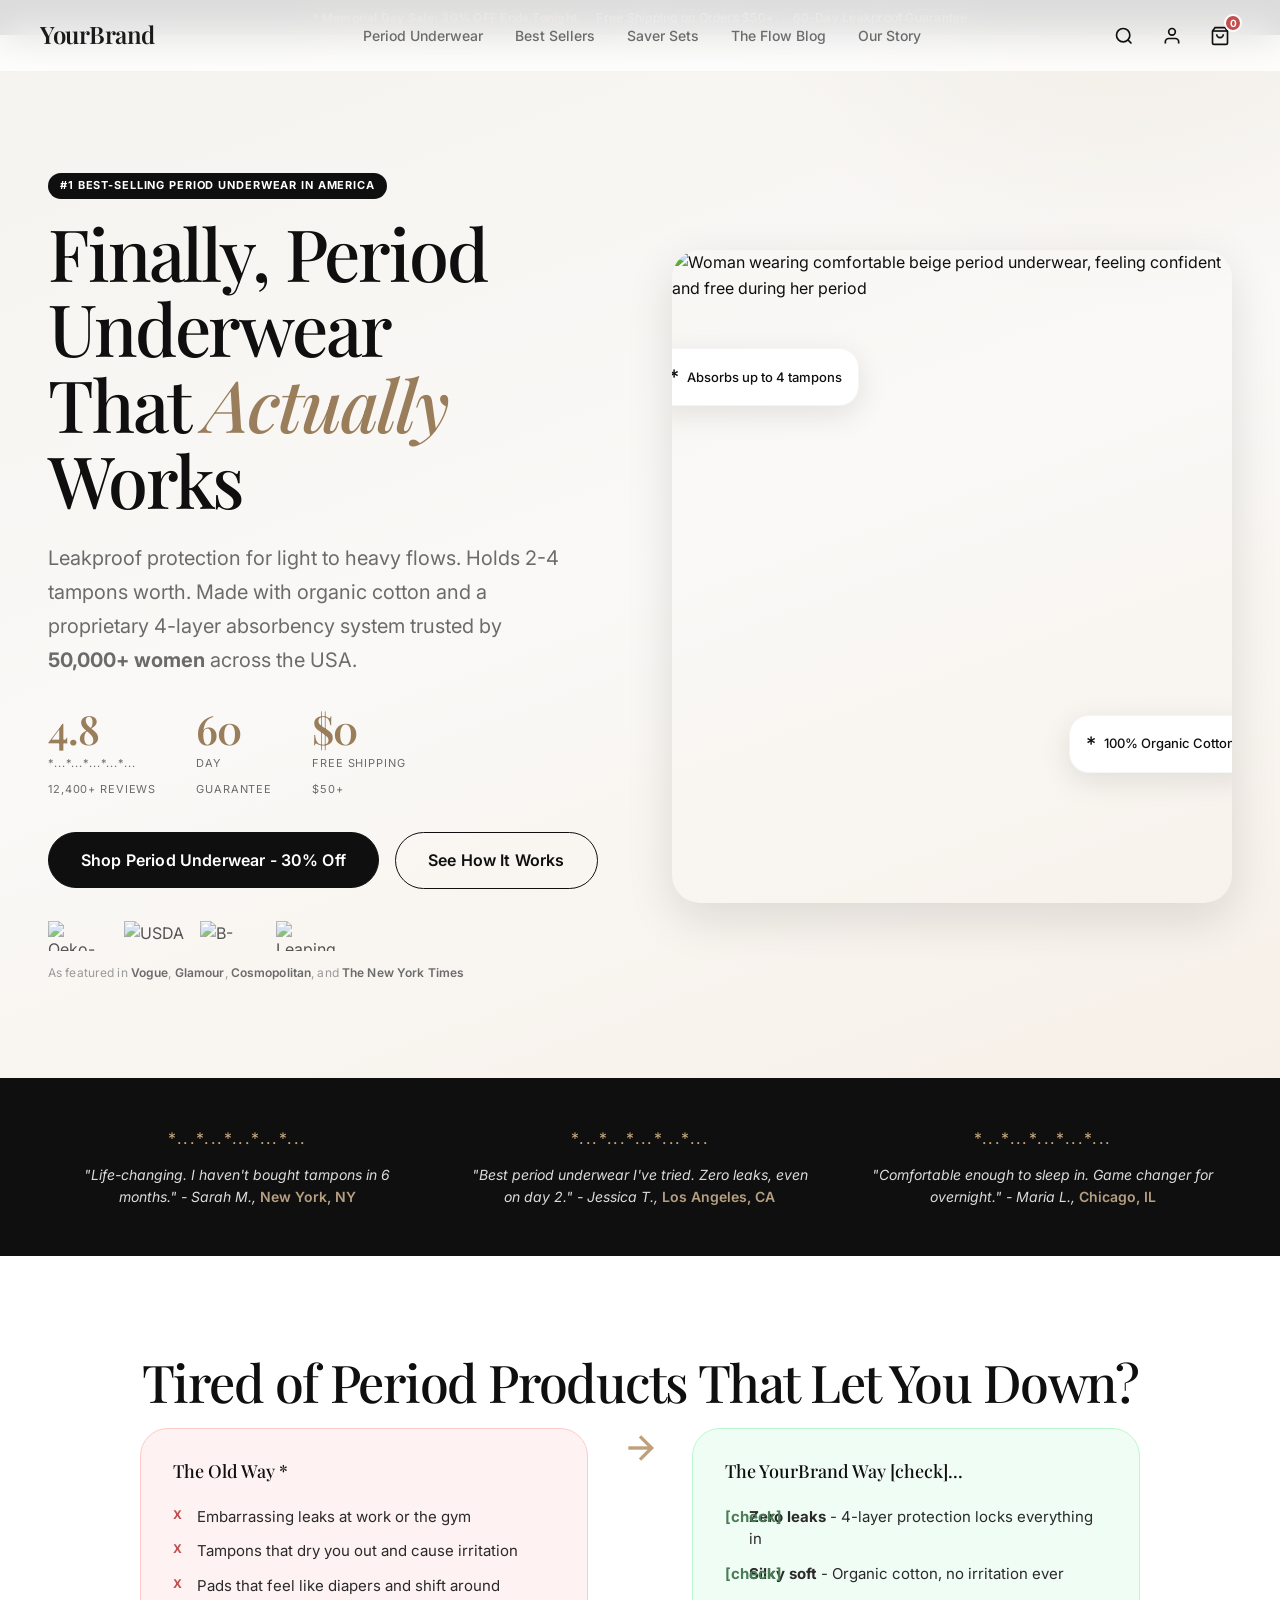
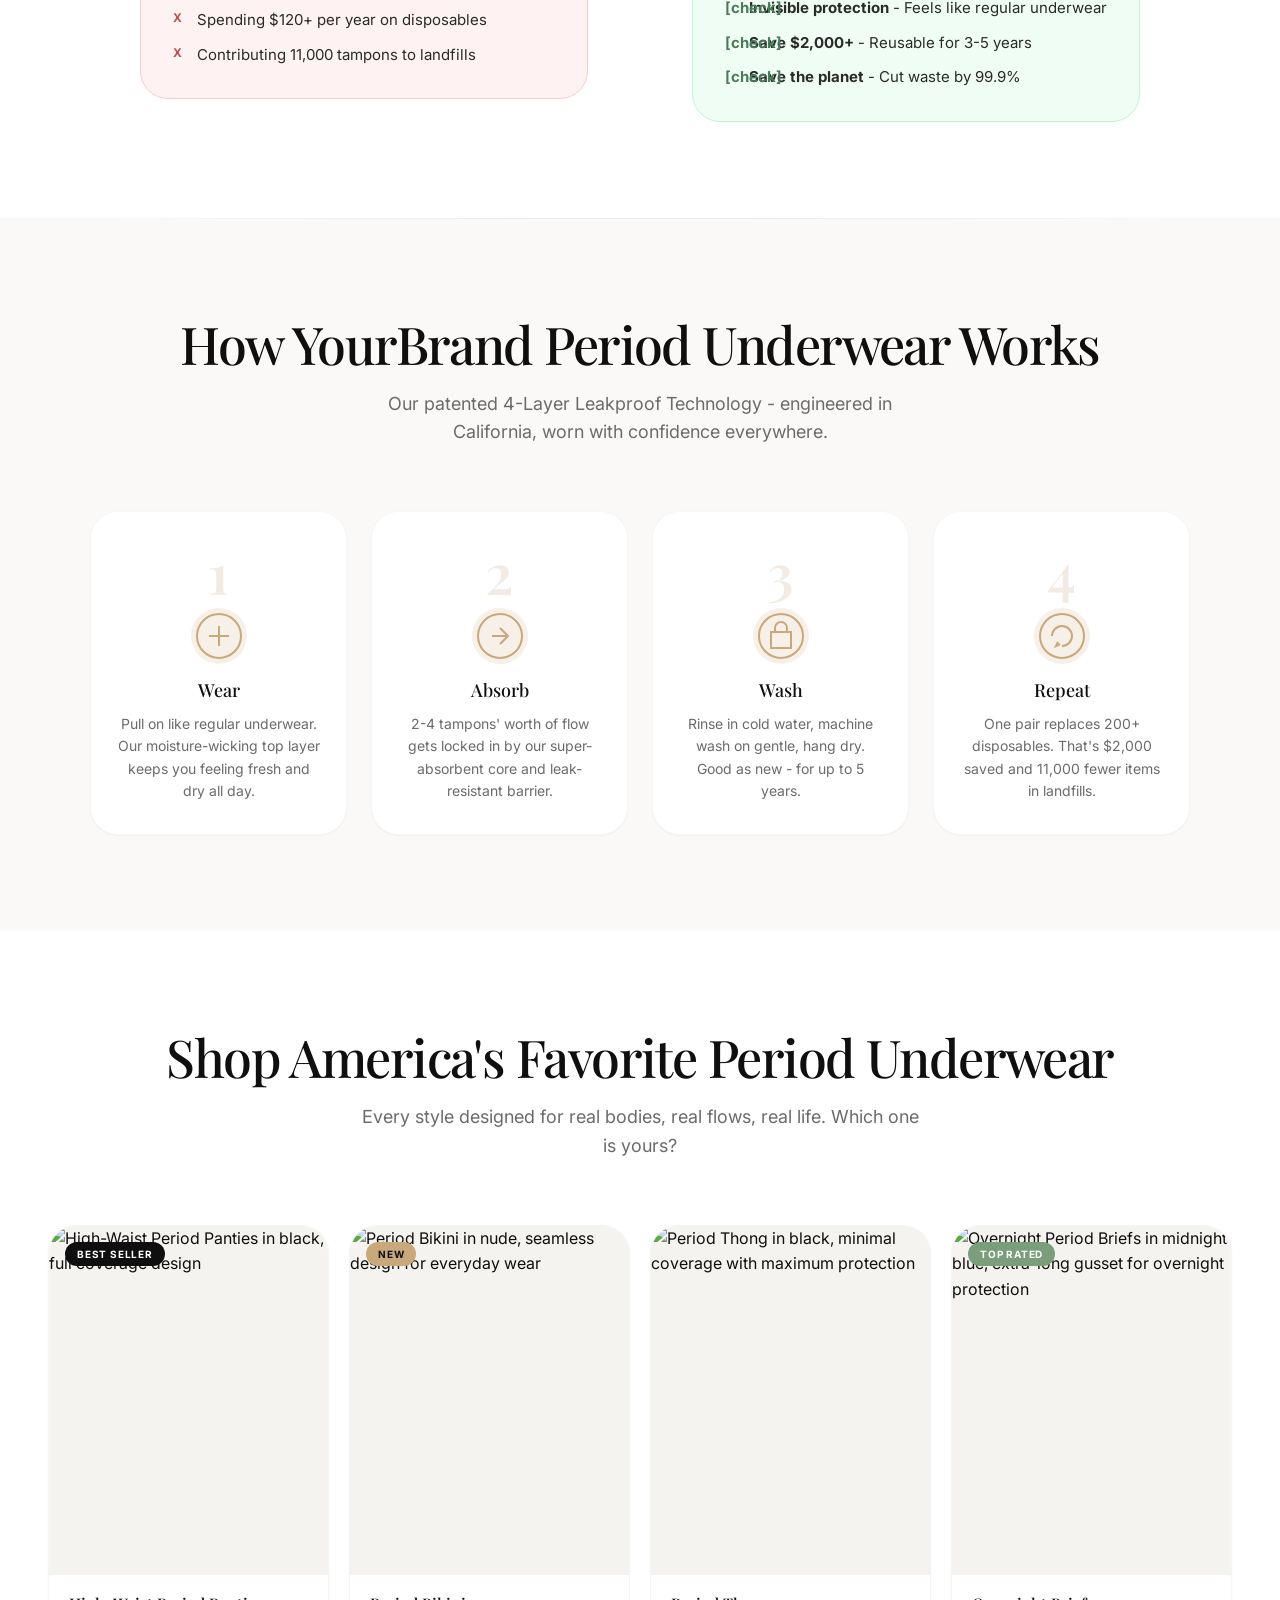
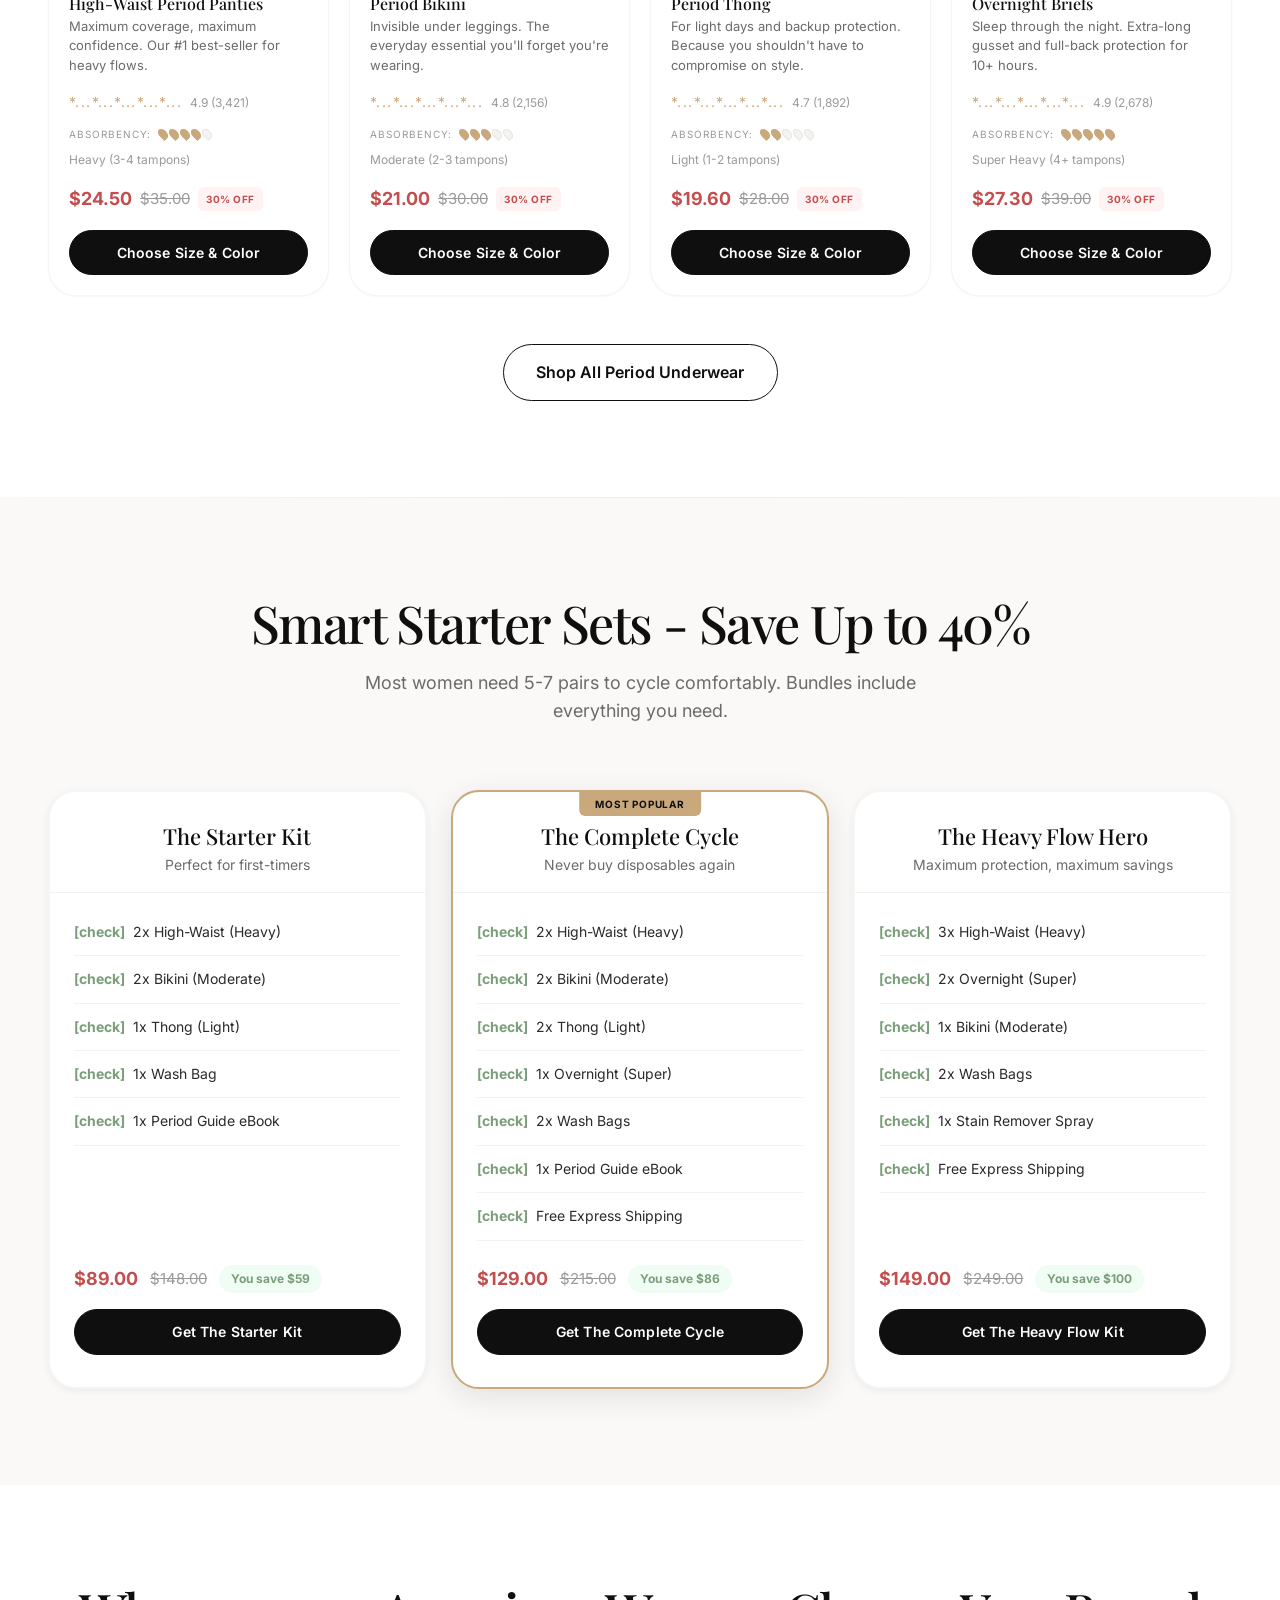
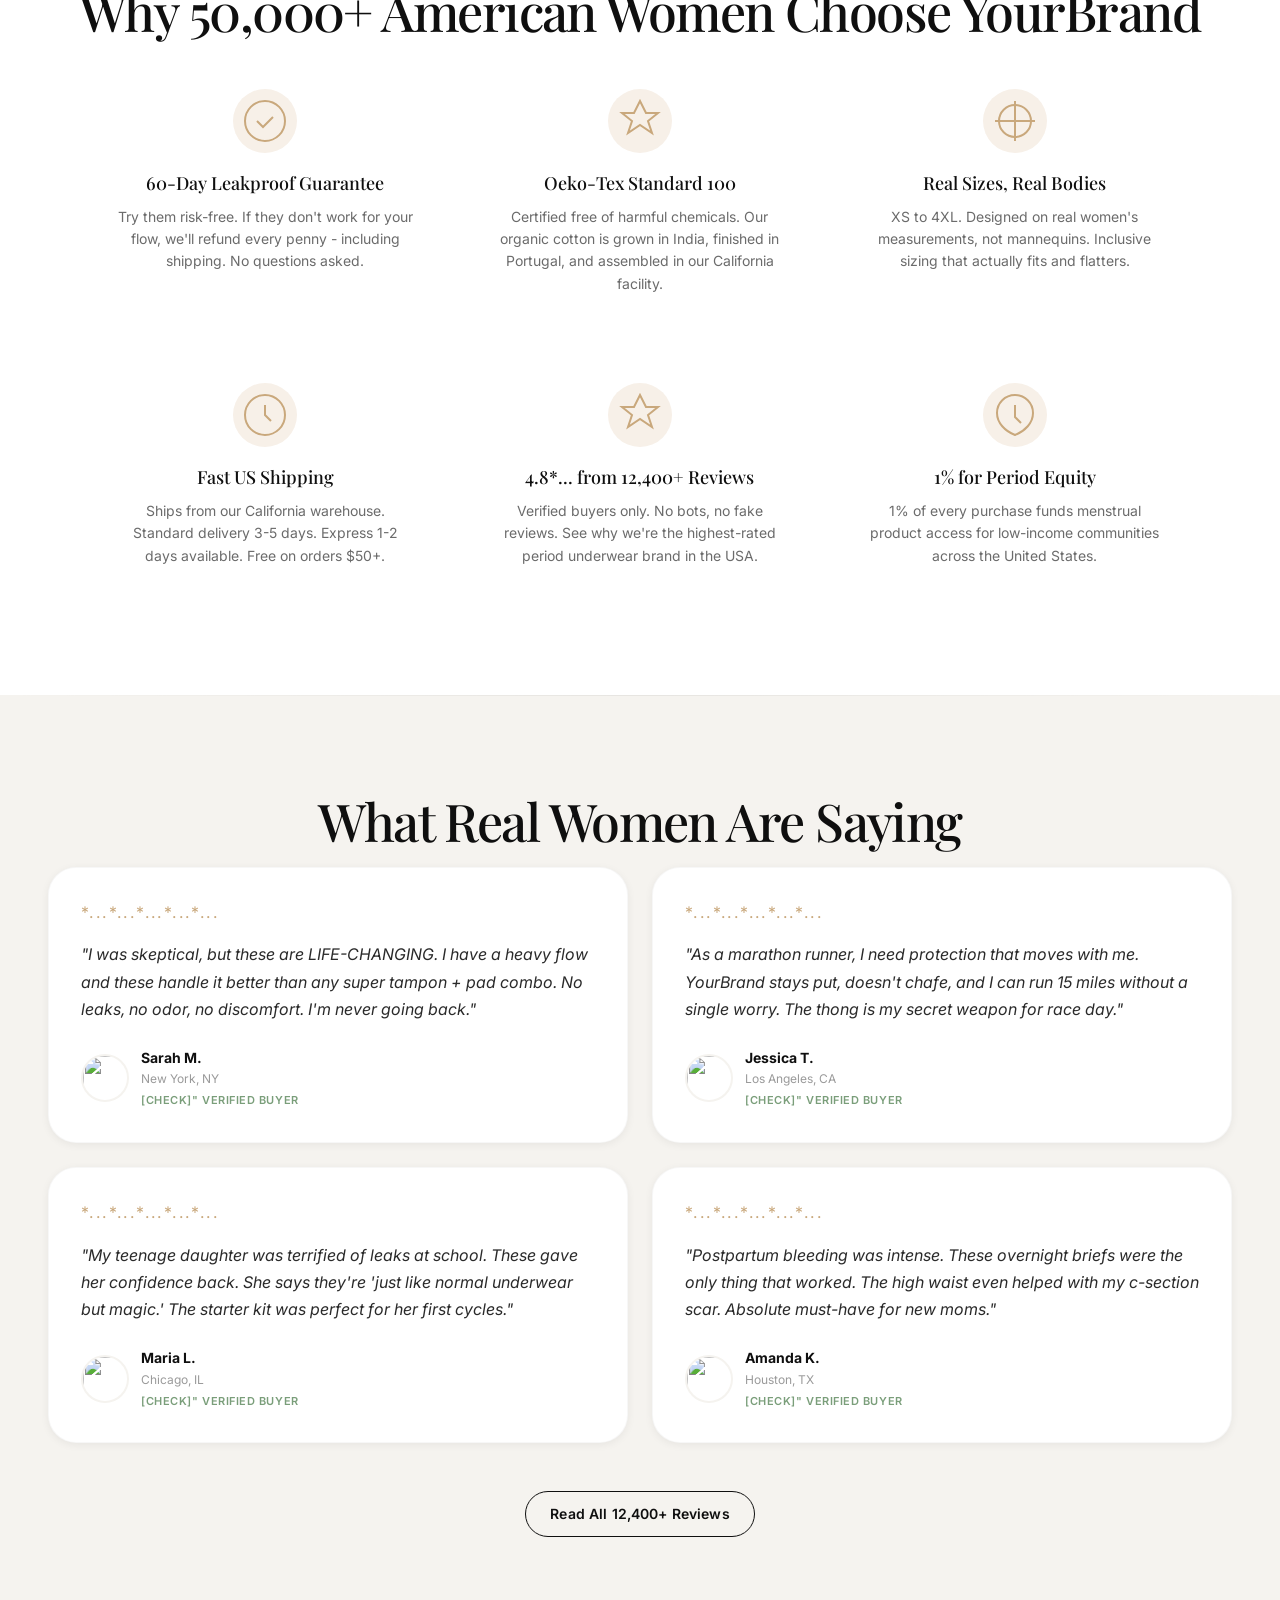
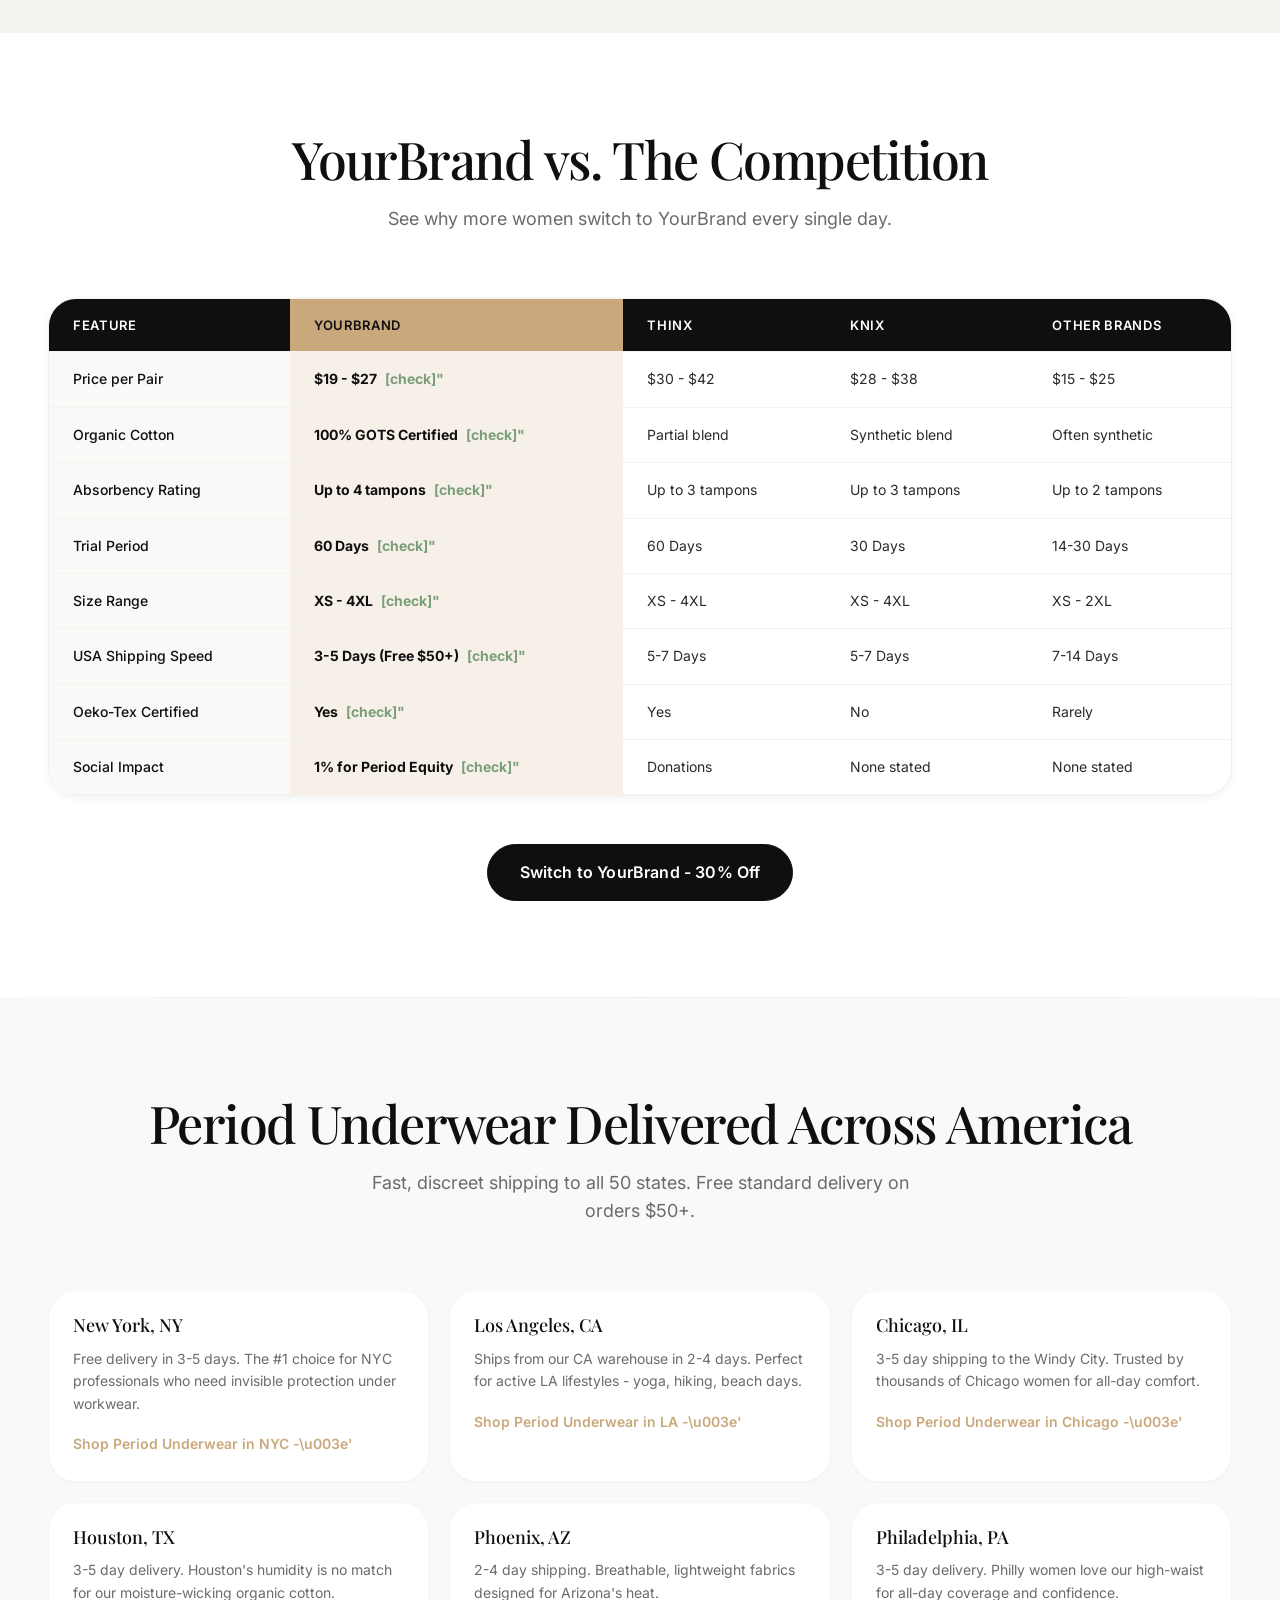
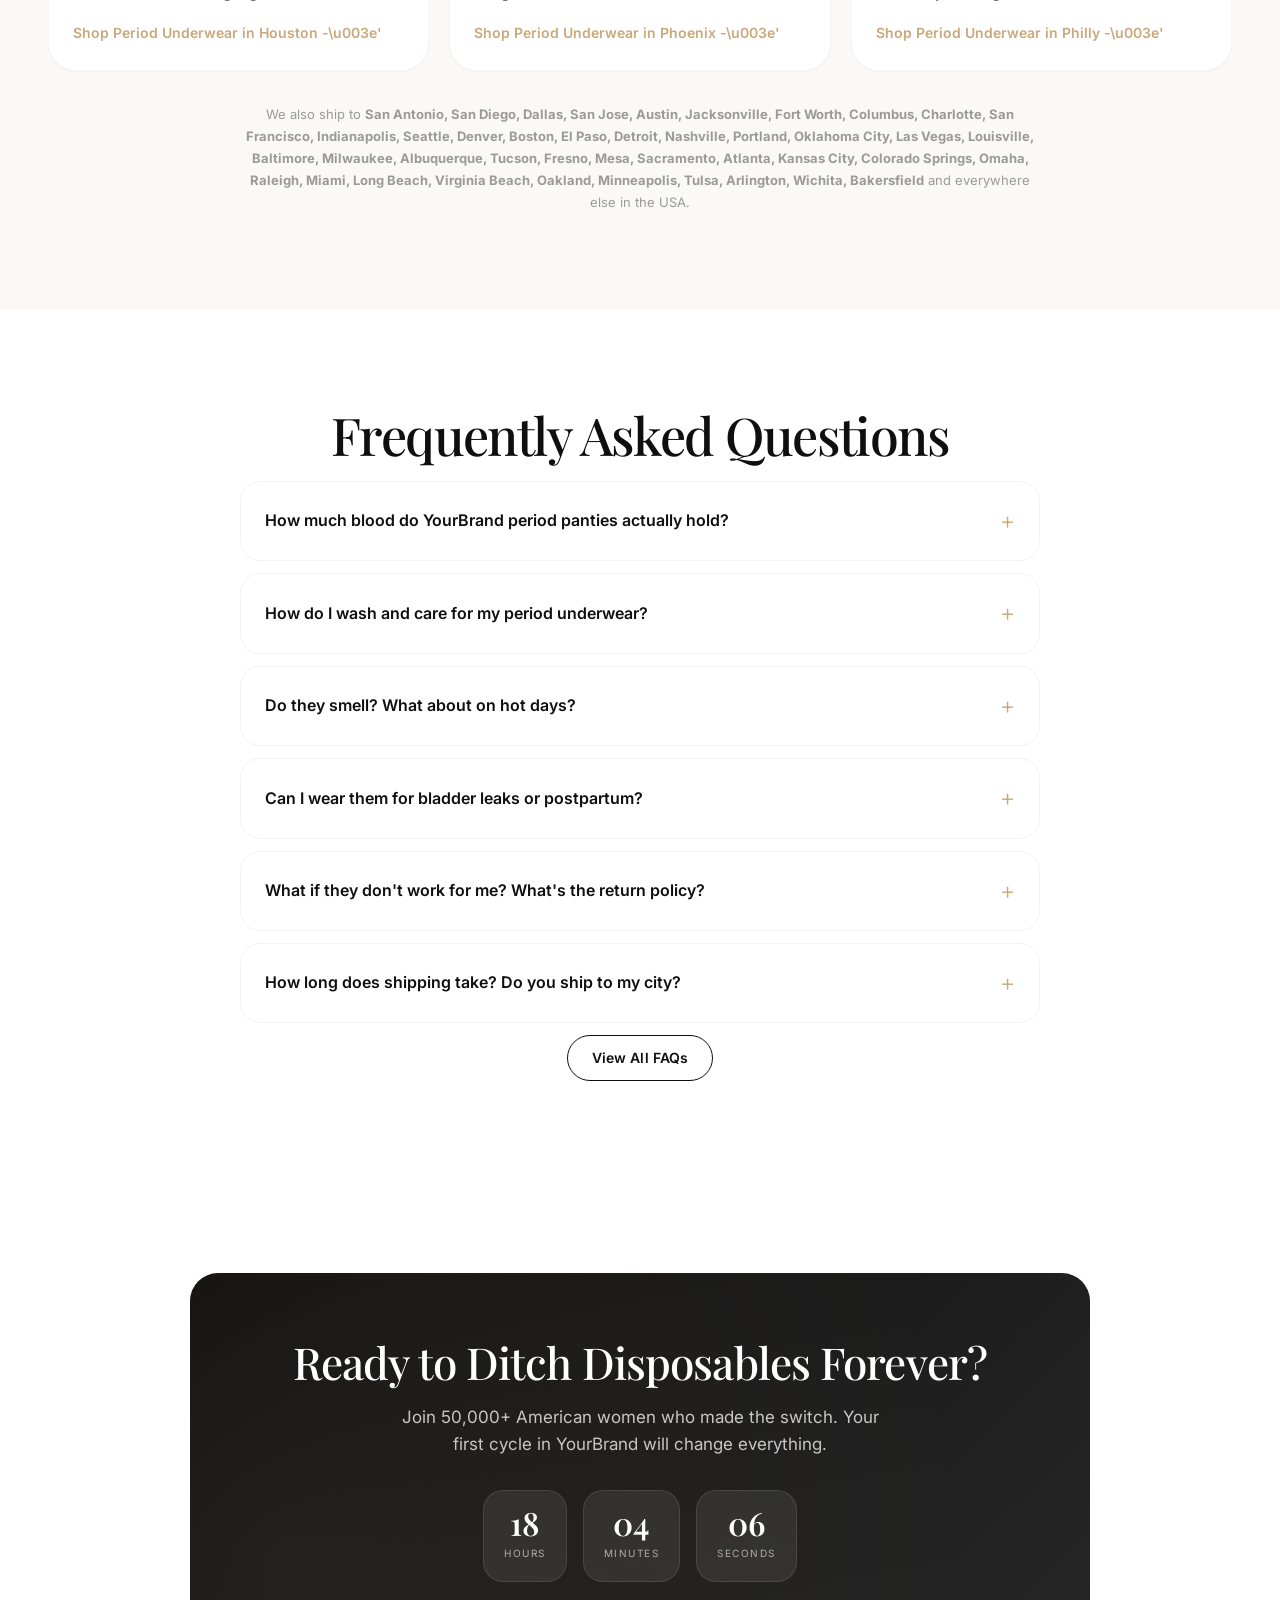
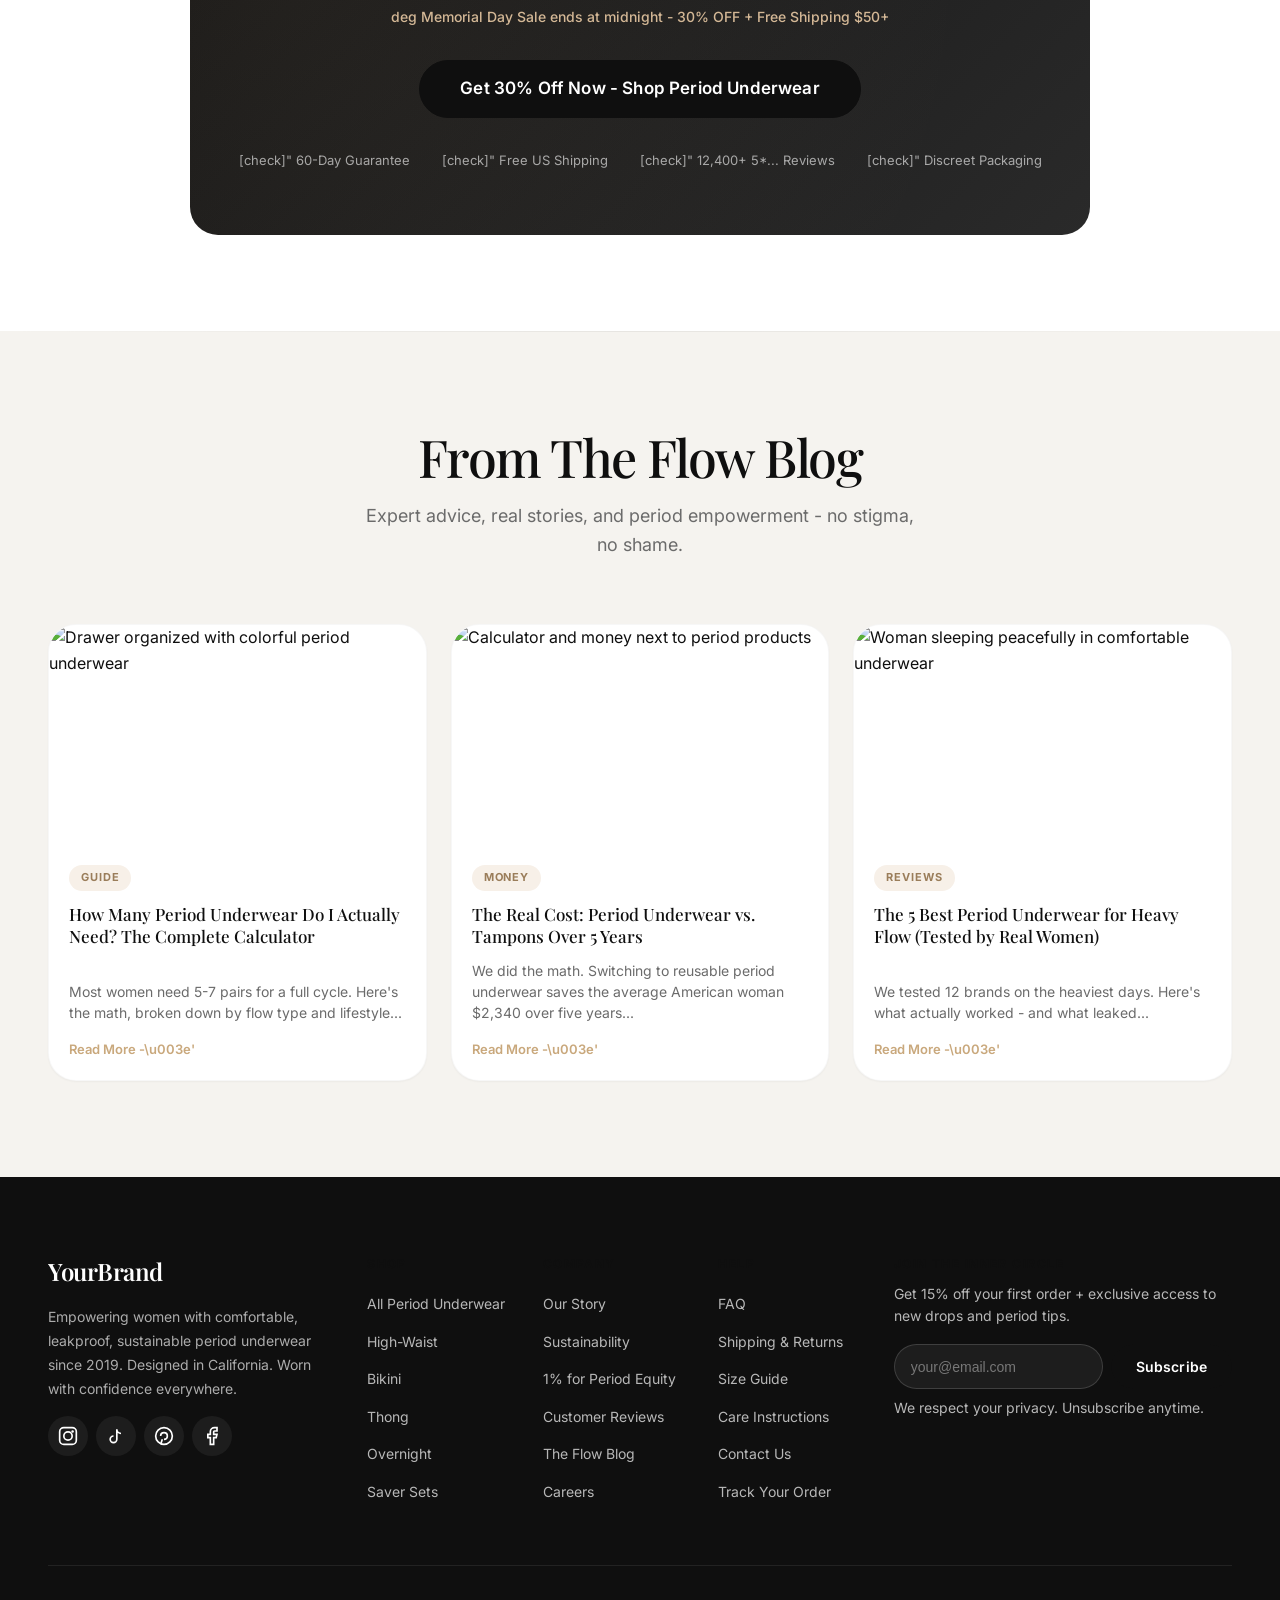
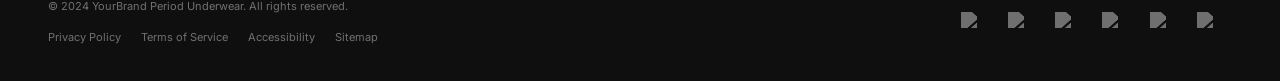
==== commit d41f4faa: "Fix encoding: remove corrupted UTF-8 mojibake, replace with ASCII-safe chars" ====
--- a/index.html
+++ b/index.html
@@ -6,7 +6,7 @@
     <meta http-equiv="X-UA-Compatible" content="IE=edge">
     
     <!-- ========== SEO CORE ========== -->
-    <title>Period Underwear USA | Leakproof Menstrual Panties That Actually Work â€” Free Shipping $50+</title>
+    <title>Period Underwear USA | Leakproof Menstrual Panties That Actually Work  -  Free Shipping $50+</title>
     <meta name="description" content="The #1 rated period underwear in America. Leakproof, comfortable, and eco-friendly. Holds up to 4 tampons worth. 60-day guarantee. As seen in Vogue & Glamour. Shop now!">
     <meta name="keywords" content="period underwear usa, best period panties, leakproof underwear, menstrual underwear, reusable period products, period panties review, organic cotton period underwear, usa made period underwear">
     <link rel="canonical" href="https://www.yourbrand.com/">
@@ -29,7 +29,7 @@
     <!-- ========== TWITTER CARDS ========== -->
     <meta name="twitter:card" content="summary_large_image">
     <meta name="twitter:title" content="The #1 Period Underwear in America | Leakproof Guarantee">
-    <meta name="twitter:description" content="Never worry about leaks again. 60-day trial, free returns. 4.8â˜… from 12,400+ reviews.">
+    <meta name="twitter:description" content="Never worry about leaks again. 60-day trial, free returns. 4.8*... from 12,400+ reviews.">
     <meta name="twitter:image" content="https://www.yourbrand.com/images/og-homepage.jpg">
     
     <!-- ========== FAVICON ========== -->
@@ -122,7 +122,7 @@
     <div class="top-bar" role="banner">
         <div class="container">
             <p class="top-bar__text">
-                <span class="urgency">ðŸ”¥ Memorial Day Sale: 30% OFF Ends Tonight</span>
+                <span class="urgency">* Memorial Day Sale: 30% OFF Ends Tonight</span>
                 <span class="separator">|</span>
                 <span>Free Shipping on Orders $50+</span>
                 <span class="separator">|</span>
@@ -201,7 +201,7 @@
                     <div class="hero__stats">
                         <div class="stat">
                             <span class="stat__number">4.8</span>
-                            <span class="stat__label">â˜…â˜…â˜…â˜…â˜…<br>12,400+ Reviews</span>
+                            <span class="stat__label">*...*...*...*...*...<br>12,400+ Reviews</span>
                         </div>
                         <div class="stat">
                             <span class="stat__number">60</span>
@@ -213,7 +213,7 @@
                         </div>
                     </div>
                     <div class="hero__ctas">
-                        <a href="collections/period-underwear.html" class="btn btn--primary btn--large">Shop Period Underwear â€” 30% Off</a>
+                        <a href="collections/period-underwear.html" class="btn btn--primary btn--large">Shop Period Underwear  -  30% Off</a>
                         <a href="#how-it-works" class="btn btn--outline btn--large">See How It Works</a>
                     </div>
                     <div class="hero__trust">
@@ -232,11 +232,11 @@
                         <img src="images/hero-desktop.webp" alt="Woman wearing comfortable beige period underwear, feeling confident and free during her period" width="600" height="700" loading="eager" fetchpriority="high">
                     </picture>
                     <div class="floating-card floating-card--1">
-                        <span class="floating-card__icon">ðŸ©¸</span>
+                        <span class="floating-card__icon">*</span>
                         <span class="floating-card__text">Absorbs up to 4 tampons</span>
                     </div>
                     <div class="floating-card floating-card--2">
-                        <span class="floating-card__icon">ðŸŒ¿</span>
+                        <span class="floating-card__icon">*</span>
                         <span class="floating-card__text">100% Organic Cotton</span>
                     </div>
                 </div>
@@ -248,16 +248,16 @@
             <div class="container">
                 <div class="proof-grid">
                     <div class="proof-item">
-                        <div class="stars" aria-label="5 star rating">â˜…â˜…â˜…â˜…â˜…</div>
-                        <p>"Life-changing. I haven't bought tampons in 6 months." â€” Sarah M., <strong>New York, NY</strong></p>
+                        <div class="stars" aria-label="5 star rating">*...*...*...*...*...</div>
+                        <p>"Life-changing. I haven't bought tampons in 6 months."  -  Sarah M., <strong>New York, NY</strong></p>
                     </div>
                     <div class="proof-item">
-                        <div class="stars" aria-label="5 star rating">â˜…â˜…â˜…â˜…â˜…</div>
-                        <p>"Best period underwear I've tried. Zero leaks, even on day 2." â€” Jessica T., <strong>Los Angeles, CA</strong></p>
+                        <div class="stars" aria-label="5 star rating">*...*...*...*...*...</div>
+                        <p>"Best period underwear I've tried. Zero leaks, even on day 2."  -  Jessica T., <strong>Los Angeles, CA</strong></p>
                     </div>
                     <div class="proof-item">
-                        <div class="stars" aria-label="5 star rating">â˜…â˜…â˜…â˜…â˜…</div>
-                        <p>"Comfortable enough to sleep in. Game changer for overnight." â€” Maria L., <strong>Chicago, IL</strong></p>
+                        <div class="stars" aria-label="5 star rating">*...*...*...*...*...</div>
+                        <p>"Comfortable enough to sleep in. Game changer for overnight."  -  Maria L., <strong>Chicago, IL</strong></p>
                     </div>
                 </div>
             </div>
@@ -269,7 +269,7 @@
                 <h2 id="problem-heading" class="section-title">Tired of Period Products That Let You Down?</h2>
                 <div class="comparison">
                     <div class="comparison__before">
-                        <h3>The Old Way âŒ</h3>
+                        <h3>The Old Way *</h3>
                         <ul>
                             <li>Embarrassing leaks at work or the gym</li>
                             <li>Tampons that dry you out and cause irritation</li>
@@ -282,13 +282,13 @@
                         <svg width="40" height="40" viewBox="0 0 24 24" fill="none" stroke="currentColor" stroke-width="2"><path d="M5 12h14"/><path d="m12 5 7 7-7 7"/></svg>
                     </div>
                     <div class="comparison__after">
-                        <h3>The YourBrand Way âœ…</h3>
+                        <h3>The YourBrand Way [check]...</h3>
                         <ul>
-                            <li><strong>Zero leaks</strong> â€” 4-layer protection locks everything in</li>
-                            <li><strong>Silky soft</strong> â€” Organic cotton, no irritation ever</li>
-                            <li><strong>Invisible protection</strong> â€” Feels like regular underwear</li>
-                            <li><strong>Save $2,000+</strong> â€” Reusable for 3-5 years</li>
-                            <li><strong>Save the planet</strong> â€” Cut waste by 99.9%</li>
+                            <li><strong>Zero leaks</strong>  -  4-layer protection locks everything in</li>
+                            <li><strong>Silky soft</strong>  -  Organic cotton, no irritation ever</li>
+                            <li><strong>Invisible protection</strong>  -  Feels like regular underwear</li>
+                            <li><strong>Save $2,000+</strong>  -  Reusable for 3-5 years</li>
+                            <li><strong>Save the planet</strong>  -  Cut waste by 99.9%</li>
                         </ul>
                     </div>
                 </div>
@@ -299,7 +299,7 @@
         <section id="how-it-works" class="how-it-works" aria-labelledby="hiw-heading">
             <div class="container">
                 <h2 id="hiw-heading" class="section-title">How YourBrand Period Underwear Works</h2>
-                <p class="section-subtitle">Our patented 4-Layer Leakproof Technology â€” engineered in California, worn with confidence everywhere.</p>
+                <p class="section-subtitle">Our patented 4-Layer Leakproof Technology  -  engineered in California, worn with confidence everywhere.</p>
                 <div class="steps">
                     <article class="step">
                         <div class="step__number">1</div>
@@ -323,7 +323,7 @@
                             <svg width="48" height="48" viewBox="0 0 48 48" fill="none"><circle cx="24" cy="24" r="22" stroke="#c9a87c" stroke-width="2"/><path d="M14 20h20v16H14z" stroke="#c9a87c" stroke-width="2"/><path d="M18 20v-4a6 6 0 0 1 12 0v4" stroke="#c9a87c" stroke-width="2"/></svg>
                         </div>
                         <h3>Wash</h3>
-                        <p>Rinse in cold water, machine wash on gentle, hang dry. Good as new â€” for up to 5 years.</p>
+                        <p>Rinse in cold water, machine wash on gentle, hang dry. Good as new  -  for up to 5 years.</p>
                     </article>
                     <article class="step">
                         <div class="step__number">4</div>
@@ -355,7 +355,7 @@
                             <p class="product-card__desc" itemprop="description">Maximum coverage, maximum confidence. Our #1 best-seller for heavy flows.</p>
                             <div class="product-card__meta">
                                 <div class="product-card__rating" itemprop="aggregateRating" itemscope itemtype="https://schema.org/AggregateRating">
-                                    <span class="stars" aria-label="4.9 out of 5 stars">â˜…â˜…â˜…â˜…â˜…</span>
+                                    <span class="stars" aria-label="4.9 out of 5 stars">*...*...*...*...*...</span>
                                     <span class="rating-count"><span itemprop="ratingValue">4.9</span> (<span itemprop="reviewCount">3,421</span>)</span>
                                 </div>
                                 <div class="product-card__absorbency">
@@ -392,7 +392,7 @@
                             <p class="product-card__desc" itemprop="description">Invisible under leggings. The everyday essential you'll forget you're wearing.</p>
                             <div class="product-card__meta">
                                 <div class="product-card__rating" itemprop="aggregateRating" itemscope itemtype="https://schema.org/AggregateRating">
-                                    <span class="stars" aria-label="4.8 out of 5 stars">â˜…â˜…â˜…â˜…â˜…</span>
+                                    <span class="stars" aria-label="4.8 out of 5 stars">*...*...*...*...*...</span>
                                     <span class="rating-count"><span itemprop="ratingValue">4.8</span> (<span itemprop="reviewCount">2,156</span>)</span>
                                 </div>
                                 <div class="product-card__absorbency">
@@ -428,7 +428,7 @@
                             <p class="product-card__desc" itemprop="description">For light days and backup protection. Because you shouldn't have to compromise on style.</p>
                             <div class="product-card__meta">
                                 <div class="product-card__rating" itemprop="aggregateRating" itemscope itemtype="https://schema.org/AggregateRating">
-                                    <span class="stars" aria-label="4.7 out of 5 stars">â˜…â˜…â˜…â˜…â˜…</span>
+                                    <span class="stars" aria-label="4.7 out of 5 stars">*...*...*...*...*...</span>
                                     <span class="rating-count"><span itemprop="ratingValue">4.7</span> (<span itemprop="reviewCount">1,892</span>)</span>
                                 </div>
                                 <div class="product-card__absorbency">
@@ -465,7 +465,7 @@
                             <p class="product-card__desc" itemprop="description">Sleep through the night. Extra-long gusset and full-back protection for 10+ hours.</p>
                             <div class="product-card__meta">
                                 <div class="product-card__rating" itemprop="aggregateRating" itemscope itemtype="https://schema.org/AggregateRating">
-                                    <span class="stars" aria-label="4.9 out of 5 stars">â˜…â˜…â˜…â˜…â˜…</span>
+                                    <span class="stars" aria-label="4.9 out of 5 stars">*...*...*...*...*...</span>
                                     <span class="rating-count"><span itemprop="ratingValue">4.9</span> (<span itemprop="reviewCount">2,678</span>)</span>
                                 </div>
                                 <div class="product-card__absorbency">
@@ -501,7 +501,7 @@
         <!-- ===== SAVER SETS / BUNDLES ===== -->
         <section class="bundles" aria-labelledby="bundles-heading">
             <div class="container">
-                <h2 id="bundles-heading" class="section-title">Smart Starter Sets â€” Save Up to 40%</h2>
+                <h2 id="bundles-heading" class="section-title">Smart Starter Sets  -  Save Up to 40%</h2>
                 <p class="section-subtitle">Most women need 5-7 pairs to cycle comfortably. Bundles include everything you need.</p>
                 <div class="bundle-grid">
                     <article class="bundle-card">
@@ -585,7 +585,7 @@
                             <svg width="48" height="48" viewBox="0 0 48 48" fill="none"><path d="M24 4C12.95 4 4 12.95 4 24s8.95 20 20 20 20-8.95 20-20S35.05 4 24 4z" stroke="#c9a87c" stroke-width="2"/><path d="M16 24l6 6 10-10" stroke="#c9a87c" stroke-width="2"/></svg>
                         </div>
                         <h3>60-Day Leakproof Guarantee</h3>
-                        <p>Try them risk-free. If they don't work for your flow, we'll refund every penny â€” including shipping. No questions asked.</p>
+                        <p>Try them risk-free. If they don't work for your flow, we'll refund every penny  -  including shipping. No questions asked.</p>
                     </article>
                     <article class="feature">
                         <div class="feature__icon">
@@ -612,7 +612,7 @@
                         <div class="feature__icon">
                             <svg width="48" height="48" viewBox="0 0 48 48" fill="none"><path d="M24 4l-6 12H6l10 8-4 12 12-8 12 8-4-12 10-8h-12z" stroke="#c9a87c" stroke-width="2"/></svg>
                         </div>
-                        <h3>4.8â˜… from 12,400+ Reviews</h3>
+                        <h3>4.8*... from 12,400+ Reviews</h3>
                         <p>Verified buyers only. No bots, no fake reviews. See why we're the highest-rated period underwear brand in the USA.</p>
                     </article>
                     <article class="feature">
@@ -632,14 +632,14 @@
                 <h2 id="testimonials-heading" class="section-title">What Real Women Are Saying</h2>
                 <div class="testimonial-grid">
                     <blockquote class="testimonial" itemscope itemtype="https://schema.org/Review">
-                        <div class="testimonial__stars" aria-label="5 stars">â˜…â˜…â˜…â˜…â˜…</div>
+                        <div class="testimonial__stars" aria-label="5 stars">*...*...*...*...*...</div>
                         <p class="testimonial__text" itemprop="reviewBody">"I was skeptical, but these are LIFE-CHANGING. I have a heavy flow and these handle it better than any super tampon + pad combo. No leaks, no odor, no discomfort. I'm never going back."</p>
                         <footer class="testimonial__author" itemprop="author" itemscope itemtype="https://schema.org/Person">
                             <img src="images/reviews/sarah-m.jpg" alt="" width="48" height="48" loading="lazy" class="testimonial__avatar">
                             <div>
                                 <strong itemprop="name">Sarah M.</strong>
                                 <span>New York, NY</span>
-                                <span class="verified">âœ“ Verified Buyer</span>
+                                <span class="verified">[check]" Verified Buyer</span>
                             </div>
                         </footer>
                         <meta itemprop="datePublished" content="2024-03-15">
@@ -650,40 +650,40 @@
                     </blockquote>
                     
                     <blockquote class="testimonial">
-                        <div class="testimonial__stars" aria-label="5 stars">â˜…â˜…â˜…â˜…â˜…</div>
+                        <div class="testimonial__stars" aria-label="5 stars">*...*...*...*...*...</div>
                         <p class="testimonial__text">"As a marathon runner, I need protection that moves with me. YourBrand stays put, doesn't chafe, and I can run 15 miles without a single worry. The thong is my secret weapon for race day."</p>
                         <footer class="testimonial__author">
                             <img src="images/reviews/jessica-t.jpg" alt="" width="48" height="48" loading="lazy" class="testimonial__avatar">
                             <div>
                                 <strong>Jessica T.</strong>
                                 <span>Los Angeles, CA</span>
-                                <span class="verified">âœ“ Verified Buyer</span>
+                                <span class="verified">[check]" Verified Buyer</span>
                             </div>
                         </footer>
                     </blockquote>
                     
                     <blockquote class="testimonial">
-                        <div class="testimonial__stars" aria-label="5 stars">â˜…â˜…â˜…â˜…â˜…</div>
+                        <div class="testimonial__stars" aria-label="5 stars">*...*...*...*...*...</div>
                         <p class="testimonial__text">"My teenage daughter was terrified of leaks at school. These gave her confidence back. She says they're 'just like normal underwear but magic.' The starter kit was perfect for her first cycles."</p>
                         <footer class="testimonial__author">
                             <img src="images/reviews/maria-l.jpg" alt="" width="48" height="48" loading="lazy" class="testimonial__avatar">
                             <div>
                                 <strong>Maria L.</strong>
                                 <span>Chicago, IL</span>
-                                <span class="verified">âœ“ Verified Buyer</span>
+                                <span class="verified">[check]" Verified Buyer</span>
                             </div>
                         </footer>
                     </blockquote>
                     
                     <blockquote class="testimonial">
-                        <div class="testimonial__stars" aria-label="5 stars">â˜…â˜…â˜…â˜…â˜…</div>
+                        <div class="testimonial__stars" aria-label="5 stars">*...*...*...*...*...</div>
                         <p class="testimonial__text">"Postpartum bleeding was intense. These overnight briefs were the only thing that worked. The high waist even helped with my c-section scar. Absolute must-have for new moms."</p>
                         <footer class="testimonial__author">
                             <img src="images/reviews/amanda-k.jpg" alt="" width="48" height="48" loading="lazy" class="testimonial__avatar">
                             <div>
                                 <strong>Amanda K.</strong>
                                 <span>Houston, TX</span>
-                                <span class="verified">âœ“ Verified Buyer</span>
+                                <span class="verified">[check]" Verified Buyer</span>
                             </div>
                         </footer>
                     </blockquote>
@@ -713,56 +713,56 @@
                         <tbody>
                             <tr>
                                 <th scope="row">Price per Pair</th>
-                                <td class="highlight"><strong>$19â€“$27</strong> <span class="check">âœ“</span></td>
-                                <td>$30â€“$42</td>
-                                <td>$28â€“$38</td>
-                                <td>$15â€“$25</td>
+                                <td class="highlight"><strong>$19 - $27</strong> <span class="check">[check]"</span></td>
+                                <td>$30 - $42</td>
+                                <td>$28 - $38</td>
+                                <td>$15 - $25</td>
                             </tr>
                             <tr>
                                 <th scope="row">Organic Cotton</th>
-                                <td class="highlight"><strong>100% GOTS Certified</strong> <span class="check">âœ“</span></td>
+                                <td class="highlight"><strong>100% GOTS Certified</strong> <span class="check">[check]"</span></td>
                                 <td>Partial blend</td>
                                 <td>Synthetic blend</td>
                                 <td>Often synthetic</td>
                             </tr>
                             <tr>
                                 <th scope="row">Absorbency Rating</th>
-                                <td class="highlight"><strong>Up to 4 tampons</strong> <span class="check">âœ“</span></td>
+                                <td class="highlight"><strong>Up to 4 tampons</strong> <span class="check">[check]"</span></td>
                                 <td>Up to 3 tampons</td>
                                 <td>Up to 3 tampons</td>
                                 <td>Up to 2 tampons</td>
                             </tr>
                             <tr>
                                 <th scope="row">Trial Period</th>
-                                <td class="highlight"><strong>60 Days</strong> <span class="check">âœ“</span></td>
+                                <td class="highlight"><strong>60 Days</strong> <span class="check">[check]"</span></td>
                                 <td>60 Days</td>
                                 <td>30 Days</td>
                                 <td>14-30 Days</td>
                             </tr>
                             <tr>
                                 <th scope="row">Size Range</th>
-                                <td class="highlight"><strong>XSâ€“4XL</strong> <span class="check">âœ“</span></td>
-                                <td>XSâ€“4XL</td>
-                                <td>XSâ€“4XL</td>
-                                <td>XSâ€“2XL</td>
+                                <td class="highlight"><strong>XS - 4XL</strong> <span class="check">[check]"</span></td>
+                                <td>XS - 4XL</td>
+                                <td>XS - 4XL</td>
+                                <td>XS - 2XL</td>
                             </tr>
                             <tr>
                                 <th scope="row">USA Shipping Speed</th>
-                                <td class="highlight"><strong>3-5 Days (Free $50+)</strong> <span class="check">âœ“</span></td>
+                                <td class="highlight"><strong>3-5 Days (Free $50+)</strong> <span class="check">[check]"</span></td>
                                 <td>5-7 Days</td>
                                 <td>5-7 Days</td>
                                 <td>7-14 Days</td>
                             </tr>
                             <tr>
                                 <th scope="row">Oeko-Tex Certified</th>
-                                <td class="highlight"><strong>Yes</strong> <span class="check">âœ“</span></td>
+                                <td class="highlight"><strong>Yes</strong> <span class="check">[check]"</span></td>
                                 <td>Yes</td>
                                 <td>No</td>
                                 <td>Rarely</td>
                             </tr>
                             <tr>
                                 <th scope="row">Social Impact</th>
-                                <td class="highlight"><strong>1% for Period Equity</strong> <span class="check">âœ“</span></td>
+                                <td class="highlight"><strong>1% for Period Equity</strong> <span class="check">[check]"</span></td>
                                 <td>Donations</td>
                                 <td>None stated</td>
                                 <td>None stated</td>
@@ -771,7 +771,7 @@
                     </table>
                 </div>
                 <div class="center-cta">
-                    <a href="collections/period-underwear.html" class="btn btn--primary btn--large">Switch to YourBrand â€” 30% Off</a>
+                    <a href="collections/period-underwear.html" class="btn btn--primary btn--large">Switch to YourBrand  -  30% Off</a>
                 </div>
             </div>
         </section>
@@ -785,32 +785,32 @@
                     <article class="local-card">
                         <h3>New York, NY</h3>
                         <p>Free delivery in 3-5 days. The #1 choice for NYC professionals who need invisible protection under workwear.</p>
-                        <a href="local/new-york-period-underwear">Shop Period Underwear in NYC â†’</a>
+                        <a href="local/new-york-period-underwear">Shop Period Underwear in NYC -\u003e'</a>
                     </article>
                     <article class="local-card">
                         <h3>Los Angeles, CA</h3>
-                        <p>Ships from our CA warehouse in 2-4 days. Perfect for active LA lifestyles â€” yoga, hiking, beach days.</p>
-                        <a href="local/los-angeles-period-underwear">Shop Period Underwear in LA â†’</a>
+                        <p>Ships from our CA warehouse in 2-4 days. Perfect for active LA lifestyles  -  yoga, hiking, beach days.</p>
+                        <a href="local/los-angeles-period-underwear">Shop Period Underwear in LA -\u003e'</a>
                     </article>
                     <article class="local-card">
                         <h3>Chicago, IL</h3>
                         <p>3-5 day shipping to the Windy City. Trusted by thousands of Chicago women for all-day comfort.</p>
-                        <a href="local/chicago-period-underwear">Shop Period Underwear in Chicago â†’</a>
+                        <a href="local/chicago-period-underwear">Shop Period Underwear in Chicago -\u003e'</a>
                     </article>
                     <article class="local-card">
                         <h3>Houston, TX</h3>
                         <p>3-5 day delivery. Houston's humidity is no match for our moisture-wicking organic cotton.</p>
-                        <a href="local/houston-period-underwear">Shop Period Underwear in Houston â†’</a>
+                        <a href="local/houston-period-underwear">Shop Period Underwear in Houston -\u003e'</a>
                     </article>
                     <article class="local-card">
                         <h3>Phoenix, AZ</h3>
                         <p>2-4 day shipping. Breathable, lightweight fabrics designed for Arizona's heat.</p>
-                        <a href="local/phoenix-period-underwear">Shop Period Underwear in Phoenix â†’</a>
+                        <a href="local/phoenix-period-underwear">Shop Period Underwear in Phoenix -\u003e'</a>
                     </article>
                     <article class="local-card">
                         <h3>Philadelphia, PA</h3>
                         <p>3-5 day delivery. Philly women love our high-waist for all-day coverage and confidence.</p>
-                        <a href="local/philadelphia-period-underwear">Shop Period Underwear in Philly â†’</a>
+                        <a href="local/philadelphia-period-underwear">Shop Period Underwear in Philly -\u003e'</a>
                     </article>
                 </div>
                 <p class="local-note">We also ship to <strong>San Antonio, San Diego, Dallas, San Jose, Austin, Jacksonville, Fort Worth, Columbus, Charlotte, San Francisco, Indianapolis, Seattle, Denver, Boston, El Paso, Detroit, Nashville, Portland, Oklahoma City, Las Vegas, Louisville, Baltimore, Milwaukee, Albuquerque, Tucson, Fresno, Mesa, Sacramento, Atlanta, Kansas City, Colorado Springs, Omaha, Raleigh, Miami, Long Beach, Virginia Beach, Oakland, Minneapolis, Tulsa, Arlington, Wichita, Bakersfield</strong> and everywhere else in the USA.</p>
@@ -828,10 +828,10 @@
                             <div itemprop="text">
                                 <p>Our period underwear holds between 1 and 4 regular tampons' worth of flow, depending on the style:</p>
                                 <ul>
-                                    <li><strong>Thong (Light):</strong> 1 tampon â€” perfect for spotting or backup</li>
-                                    <li><strong>Bikini (Moderate):</strong> 2-3 tampons â€” ideal for regular days</li>
-                                    <li><strong>High-Waist (Heavy):</strong> 3-4 tampons â€” designed for heavy flow days</li>
-                                    <li><strong>Overnight (Super):</strong> 4+ tampons â€” extra-long gusset for 10+ hours of protection</li>
+                                    <li><strong>Thong (Light):</strong> 1 tampon  -  perfect for spotting or backup</li>
+                                    <li><strong>Bikini (Moderate):</strong> 2-3 tampons  -  ideal for regular days</li>
+                                    <li><strong>High-Waist (Heavy):</strong> 3-4 tampons  -  designed for heavy flow days</li>
+                                    <li><strong>Overnight (Super):</strong> 4+ tampons  -  extra-long gusset for 10+ hours of protection</li>
                                 </ul>
                                 <p>Every pair uses our patented 4-layer system: moisture-wicking cotton top, antimicrobial layer, super-absorbent core, and leak-proof barrier.</p>
                             </div>
@@ -844,9 +844,9 @@
                                 <p>Caring for your period underwear is simple and takes less than 2 minutes:</p>
                                 <ol>
                                     <li><strong>Rinse immediately</strong> after wear in cold water until the water runs clear</li>
-                                    <li><strong>Machine wash</strong> on a gentle cycle at 30Â°C (86Â°F) with mild detergent</li>
-                                    <li><strong>Hang dry</strong> â€” never tumble dry, as heat can damage the leak-proof layer</li>
-                                    <li><strong>Avoid fabric softener and bleach</strong> â€” they reduce absorbency over time</li>
+                                    <li><strong>Machine wash</strong> on a gentle cycle at 30 deg C (86 deg F) with mild detergent</li>
+                                    <li><strong>Hang dry</strong>  -  never tumble dry, as heat can damage the leak-proof layer</li>
+                                    <li><strong>Avoid fabric softener and bleach</strong>  -  they reduce absorbency over time</li>
                                 </ol>
                                 <p>With proper care, your period panties will last 3-5 years (150+ washes). That's 200+ disposable products saved from landfills.</p>
                             </div>
@@ -856,7 +856,7 @@
                         <summary itemprop="name">Do they smell? What about on hot days?</summary>
                         <div itemscope itemprop="acceptedAnswer" itemtype="https://schema.org/Answer">
                             <div itemprop="text">
-                                <p>No â€” our antimicrobial silver-ion treatment neutralizes odor-causing bacteria on contact. In clinical testing, YourBrand underwear showed <strong>99.7% odor reduction</strong> compared to standard cotton underwear.</p>
+                                <p>No  -  our antimicrobial silver-ion treatment neutralizes odor-causing bacteria on contact. In clinical testing, YourBrand underwear showed <strong>99.7% odor reduction</strong> compared to standard cotton underwear.</p>
                                 <p>The moisture-wicking top layer pulls moisture away from your skin quickly, so you stay dry even in Houston humidity or Phoenix heat. Thousands of women in Florida, Arizona, and Texas wear them year-round with zero complaints about odor.</p>
                             </div>
                         </div>
@@ -866,7 +866,7 @@
                         <div itemscope itemprop="acceptedAnswer" itemtype="https://schema.org/Answer">
                             <div itemprop="text">
                                 <p><strong>Yes.</strong> While designed for menstrual flow, many customers use YourBrand for light stress incontinence, postpartum bleeding, and even as backup during IVF treatments.</p>
-                                <p>The super-absorbent core and leak-proof barrier handle all types of fluids. Our Overnight Briefs are especially popular with new moms â€” the extra-long gusset and full-back coverage handle postpartum lochia comfortably.</p>
+                                <p>The super-absorbent core and leak-proof barrier handle all types of fluids. Our Overnight Briefs are especially popular with new moms  -  the extra-long gusset and full-back coverage handle postpartum lochia comfortably.</p>
                                 <p><em>Note: For moderate to heavy incontinence, we recommend consulting your healthcare provider about specialized products.</em></p>
                             </div>
                         </div>
@@ -875,7 +875,7 @@
                         <summary itemprop="name">What if they don't work for me? What's the return policy?</summary>
                         <div itemscope itemprop="acceptedAnswer" itemtype="https://schema.org/Answer">
                             <div itemprop="text">
-                                <p>We offer an unconditional <strong>60-Day Leakproof Guarantee</strong>. If YourBrand doesn't work for your body or your flow, return them for a full refund â€” including shipping costs. No questions asked, no return fees.</p>
+                                <p>We offer an unconditional <strong>60-Day Leakproof Guarantee</strong>. If YourBrand doesn't work for your body or your flow, return them for a full refund  -  including shipping costs. No questions asked, no return fees.</p>
                                 <p>We can offer this because <strong>97.3% of customers keep their first order</strong>. But we want you to feel zero risk when trying something new. Your comfort and confidence matter more than our bottom line.</p>
                                 <p>To start a return, simply email <a href="mailto:hello@yourbrand.com">hello@yourbrand.com</a> or use our self-service return portal.</p>
                             </div>
@@ -887,9 +887,9 @@
                             <div itemprop="text">
                                 <p>We ship to <strong>all 50 US states</strong> from our California warehouse:</p>
                                 <ul>
-                                    <li><strong>Standard Shipping:</strong> 3-5 business days â€” <strong>FREE</strong> on orders $50+</li>
-                                    <li><strong>Express Shipping:</strong> 1-2 business days â€” $9.99 (Free on orders $125+)</li>
-                                    <li><strong>Overnight:</strong> Next business day â€” $19.99</li>
+                                    <li><strong>Standard Shipping:</strong> 3-5 business days  -  <strong>FREE</strong> on orders $50+</li>
+                                    <li><strong>Express Shipping:</strong> 1-2 business days  -  $9.99 (Free on orders $125+)</li>
+                                    <li><strong>Overnight:</strong> Next business day  -  $19.99</li>
                                 </ul>
                                 <p>We ship to New York, Los Angeles, Chicago, Houston, Phoenix, Philadelphia, San Antonio, San Diego, Dallas, and every city, town, and rural address in between. All packages ship in discreet, unbranded packaging.</p>
                             </div>
@@ -922,13 +922,13 @@
                             <span class="countdown__label">Seconds</span>
                         </div>
                     </div>
-                    <p class="urgency-text">â° Memorial Day Sale ends at midnight â€” 30% OFF + Free Shipping $50+</p>
-                    <a href="collections/period-underwear.html" class="btn btn--primary btn--xlarge">Get 30% Off Now â€” Shop Period Underwear</a>
+                    <p class="urgency-text">  deg  Memorial Day Sale ends at midnight  -  30% OFF + Free Shipping $50+</p>
+                    <a href="collections/period-underwear.html" class="btn btn--primary btn--xlarge">Get 30% Off Now  -  Shop Period Underwear</a>
                     <div class="final-cta__guarantees">
-                        <span>âœ“ 60-Day Guarantee</span>
-                        <span>âœ“ Free US Shipping</span>
-                        <span>âœ“ 12,400+ 5â˜… Reviews</span>
-                        <span>âœ“ Discreet Packaging</span>
+                        <span>[check]" 60-Day Guarantee</span>
+                        <span>[check]" Free US Shipping</span>
+                        <span>[check]" 12,400+ 5*... Reviews</span>
+                        <span>[check]" Discreet Packaging</span>
                     </div>
                 </div>
             </div>
@@ -938,7 +938,7 @@
         <section class="blog-preview" aria-labelledby="blog-heading">
             <div class="container">
                 <h2 id="blog-heading" class="section-title">From The Flow Blog</h2>
-                <p class="section-subtitle">Expert advice, real stories, and period empowerment â€” no stigma, no shame.</p>
+                <p class="section-subtitle">Expert advice, real stories, and period empowerment  -  no stigma, no shame.</p>
                 <div class="blog-grid">
                     <article class="blog-card">
                         <a href="blog/how-many-period-panties-do-i-need.html">
@@ -948,7 +948,7 @@
                             <span class="blog-card__cat">Guide</span>
                             <h3><a href="blog/how-many-period-panties-do-i-need.html">How Many Period Underwear Do I Actually Need? The Complete Calculator</a></h3>
                             <p>Most women need 5-7 pairs for a full cycle. Here's the math, broken down by flow type and lifestyle...</p>
-                            <a href="blog/how-many-period-panties-do-i-need.html" class="read-more">Read More â†’</a>
+                            <a href="blog/how-many-period-panties-do-i-need.html" class="read-more">Read More -\u003e'</a>
                         </div>
                     </article>
                     <article class="blog-card">
@@ -959,7 +959,7 @@
                             <span class="blog-card__cat">Money</span>
                             <h3><a href="blog/period-underwear-vs-tampons-cost.html">The Real Cost: Period Underwear vs. Tampons Over 5 Years</a></h3>
                             <p>We did the math. Switching to reusable period underwear saves the average American woman $2,340 over five years...</p>
-                            <a href="blog/period-underwear-vs-tampons-cost.html" class="read-more">Read More â†’</a>
+                            <a href="blog/period-underwear-vs-tampons-cost.html" class="read-more">Read More -\u003e'</a>
                         </div>
                     </article>
                     <article class="blog-card">
@@ -969,8 +969,8 @@
                         <div class="blog-card__content">
                             <span class="blog-card__cat">Reviews</span>
                             <h3><a href="blog/best-period-underwear-heavy-flow.html">The 5 Best Period Underwear for Heavy Flow (Tested by Real Women)</a></h3>
-                            <p>We tested 12 brands on the heaviest days. Here's what actually worked â€” and what leaked...</p>
-                            <a href="blog/best-period-underwear-heavy-flow.html" class="read-more">Read More â†’</a>
+                            <p>We tested 12 brands on the heaviest days. Here's what actually worked  -  and what leaked...</p>
+                            <a href="blog/best-period-underwear-heavy-flow.html" class="read-more">Read More -\u003e'</a>
                         </div>
                     </article>
                 </div>
--- a/css/style.css
+++ b/css/style.css
@@ -1,18 +1,18 @@
 /* =========================================================
-   YOURBRAND PERIOD UNDERWEAR — PREMIUM DESIGN SYSTEM
+   YOURBRAND PERIOD UNDERWEAR  -  PREMIUM DESIGN SYSTEM
    Luxury e-commerce aesthetic inspired by Thinx, Everlane
    and modern DTC brands. Mobile-first, accessible, fast.
    ========================================================= */
 
 /* ========== DESIGN TOKENS ========== */
 :root {
-  /* Primary Palette — Warm, sophisticated nude/camel */
+  /* Primary Palette  -  Warm, sophisticated nude/camel */
   --color-primary:       #bfa07a;
   --color-primary-light: #d4b896;
   --color-primary-dark:  #9a7d5a;
   --color-primary-soft:  #f7f0e8;
 
-  /* Neutrals — True luxury: deep ink, soft stone, warm ivory */
+  /* Neutrals  -  True luxury: deep ink, soft stone, warm ivory */
   --color-ink:           #0f0f0f;
   --color-ink-secondary: #2a2a2a;
   --color-stone:         #6b6b6b;
@@ -58,7 +58,7 @@
   --radius-xl:   28px;
   --radius-full: 9999px;
 
-  /* Shadows — layered for depth */
+  /* Shadows  -  layered for depth */
   --shadow-1: 0 1px 2px rgba(15,15,15,0.04);
   --shadow-2: 0 2px 8px rgba(15,15,15,0.06);
   --shadow-3: 0 4px 16px rgba(15,15,15,0.08);
@@ -203,7 +203,7 @@
   line-height: 1.6;
 }
 
-/* ========== BUTTONS — Premium Pill Style ========== */
+/* ========== BUTTONS  -  Premium Pill Style ========== */
 .btn {
   display: inline-flex;
   align-items: center;
@@ -291,7 +291,7 @@
   border-radius: var(--radius-full);
 }
 
-/* ========== TOP BAR — Ultra-minimal ========== */
+/* ========== TOP BAR  -  Ultra-minimal ========== */
 .top-bar {
   background: var(--color-ink);
   color: var(--color-pure);
@@ -319,7 +319,7 @@
   font-size: 0.6rem;
 }
 
-/* ========== HEADER — Floating, blurred background ========== */
+/* ========== HEADER  -  Floating, blurred background ========== */
 .site-header {
   background: rgba(255,255,255,0.85);
   backdrop-filter: blur(20px) saturate(180%);
@@ -531,7 +531,7 @@
   }
 }
 
-/* ========== HERO — Full-bleed, dramatic ========== */
+/* ========== HERO  -  Full-bleed, dramatic ========== */
 .hero {
   padding-top: calc(var(--header-height) + var(--space-16));
   padding-bottom: var(--space-24);
@@ -713,7 +713,7 @@
   50% { transform: translateY(-12px); }
 }
 
-/* ========== SOCIAL PROOF BAR — Dark, elegant ========== */
+/* ========== SOCIAL PROOF BAR  -  Dark, elegant ========== */
 .social-proof-bar {
   background: var(--color-ink);
   color: var(--color-pure);
@@ -815,7 +815,7 @@
 }
 
 .comparison__before li::before {
-  content: '✕';
+  content: 'X';
   position: absolute;
   left: 0;
   color: var(--color-error);
@@ -824,7 +824,7 @@
 }
 
 .comparison__after li::before {
-  content: '✓';
+  content: '[check]';
   position: absolute;
   left: 0;
   color: var(--color-success);
@@ -930,7 +930,7 @@
   line-height: 1.6;
 }
 
-/* ========== FEATURED PRODUCTS — Premium cards ========== */
+/* ========== FEATURED PRODUCTS  -  Premium cards ========== */
 .featured-products {
   padding: var(--space-24) 0;
   background: var(--color-pure);
@@ -1273,7 +1273,7 @@
 }
 
 .bundle-card__list li::before {
-  content: '✓';
+  content: '[check]';
   color: var(--color-sage);
   font-weight: 700;
   font-size: 0.875rem;
@@ -1296,7 +1296,7 @@
   border-radius: var(--radius-full);
 }
 
-/* ========== WHY US — Features grid ========== */
+/* ========== WHY US  -  Features grid ========== */
 .why-us {
   padding: var(--space-24) 0;
   background: var(--color-pure);
@@ -1365,7 +1365,7 @@
   margin: 0 auto;
 }
 
-/* ========== TESTIMONIALS — Elegant cards ========== */
+/* ========== TESTIMONIALS  -  Elegant cards ========== */
 .testimonials {
   padding: var(--space-24) 0;
   background: var(--color-cream);
@@ -1608,7 +1608,7 @@
   line-height: 1.7;
 }
 
-/* ========== FAQ — Elegant accordion ========== */
+/* ========== FAQ  -  Elegant accordion ========== */
 .faq {
   padding: var(--space-24) 0;
   background: var(--color-pure);
@@ -1687,7 +1687,7 @@
   line-height: 1.6;
 }
 
-/* ========== FINAL CTA — Dark, dramatic ========== */
+/* ========== FINAL CTA  -  Dark, dramatic ========== */
 .final-cta {
   padding: var(--space-24) 0;
   background: var(--color-pure);
@@ -1905,7 +1905,7 @@
   text-decoration: underline;
 }
 
-/* ========== FOOTER — Minimal, elegant ========== */
+/* ========== FOOTER  -  Minimal, elegant ========== */
 .site-footer {
   background: var(--color-ink);
   color: var(--color-pure);
@@ -2957,7 +2957,7 @@
 }
 
 .sustainability-details li::before {
-  content: '✓';
+  content: '[check]';
   position: absolute;
   left: 0;
   color: var(--color-sage);
